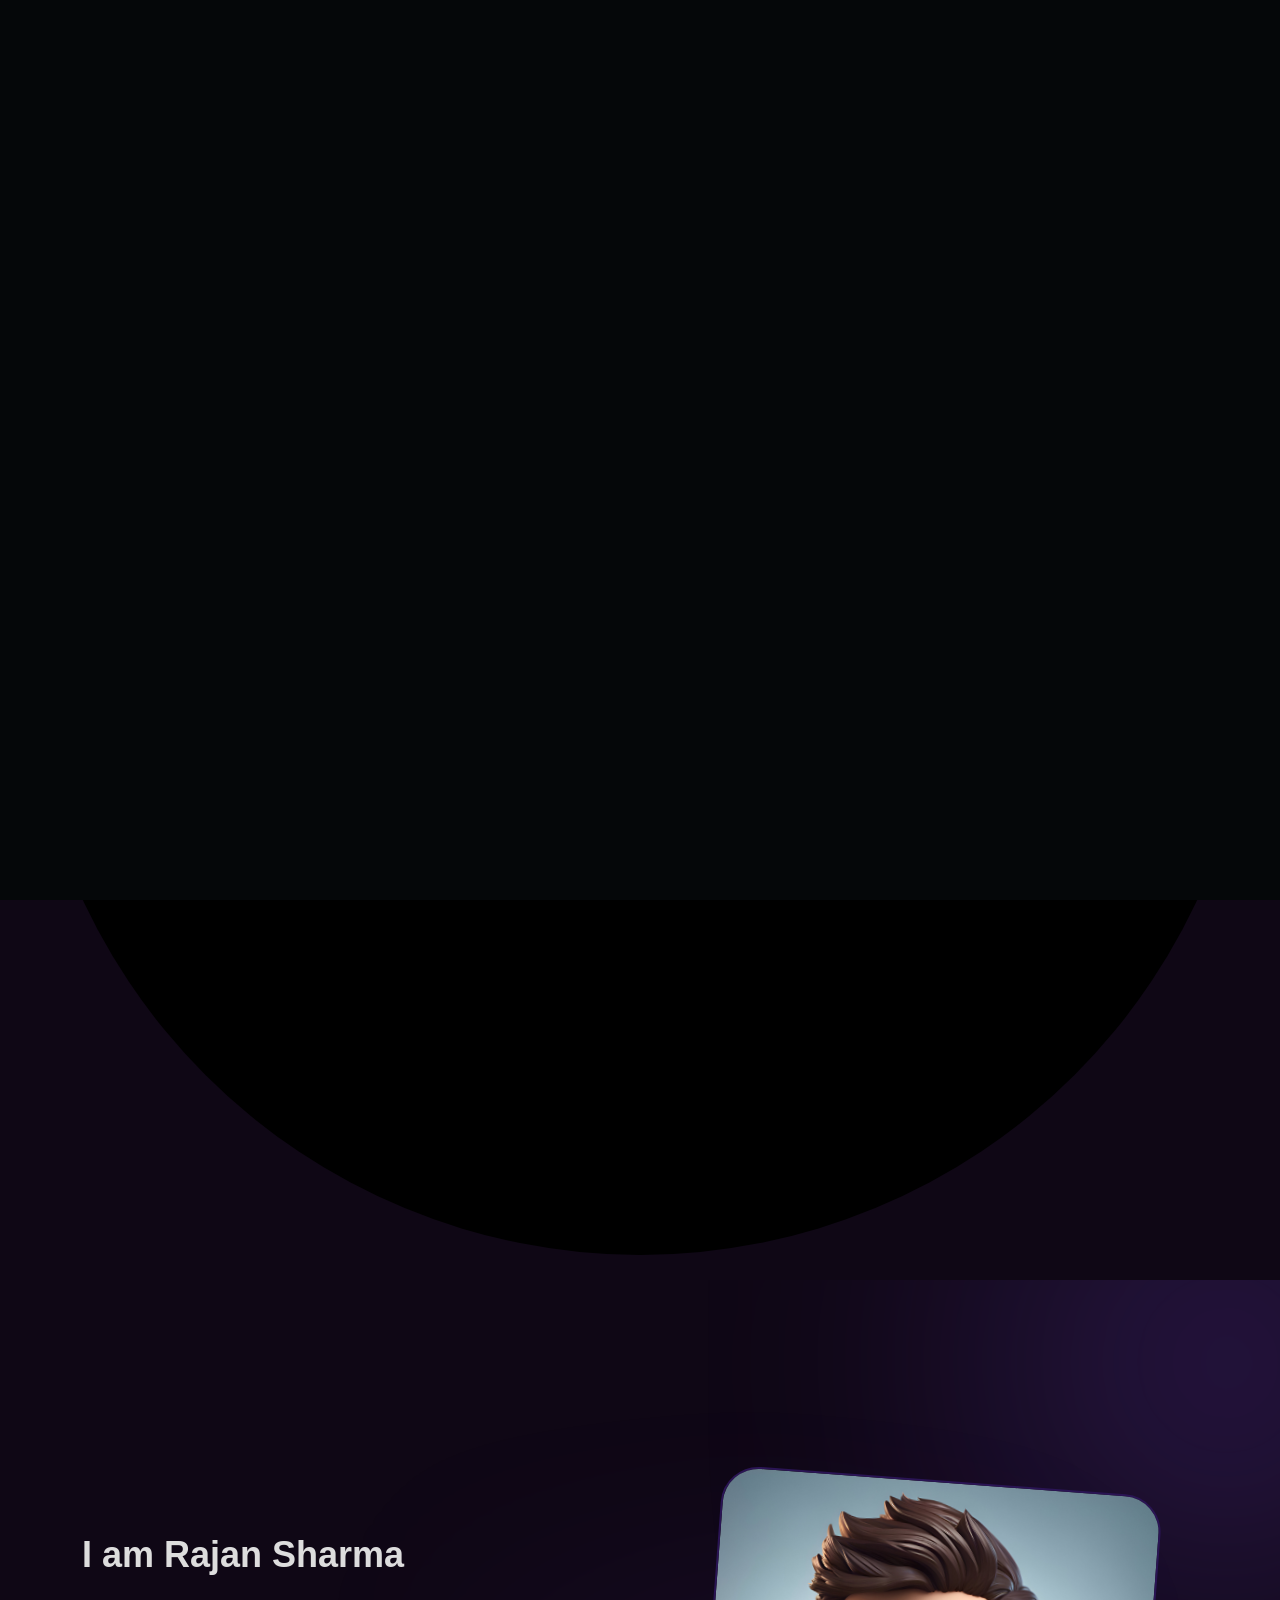
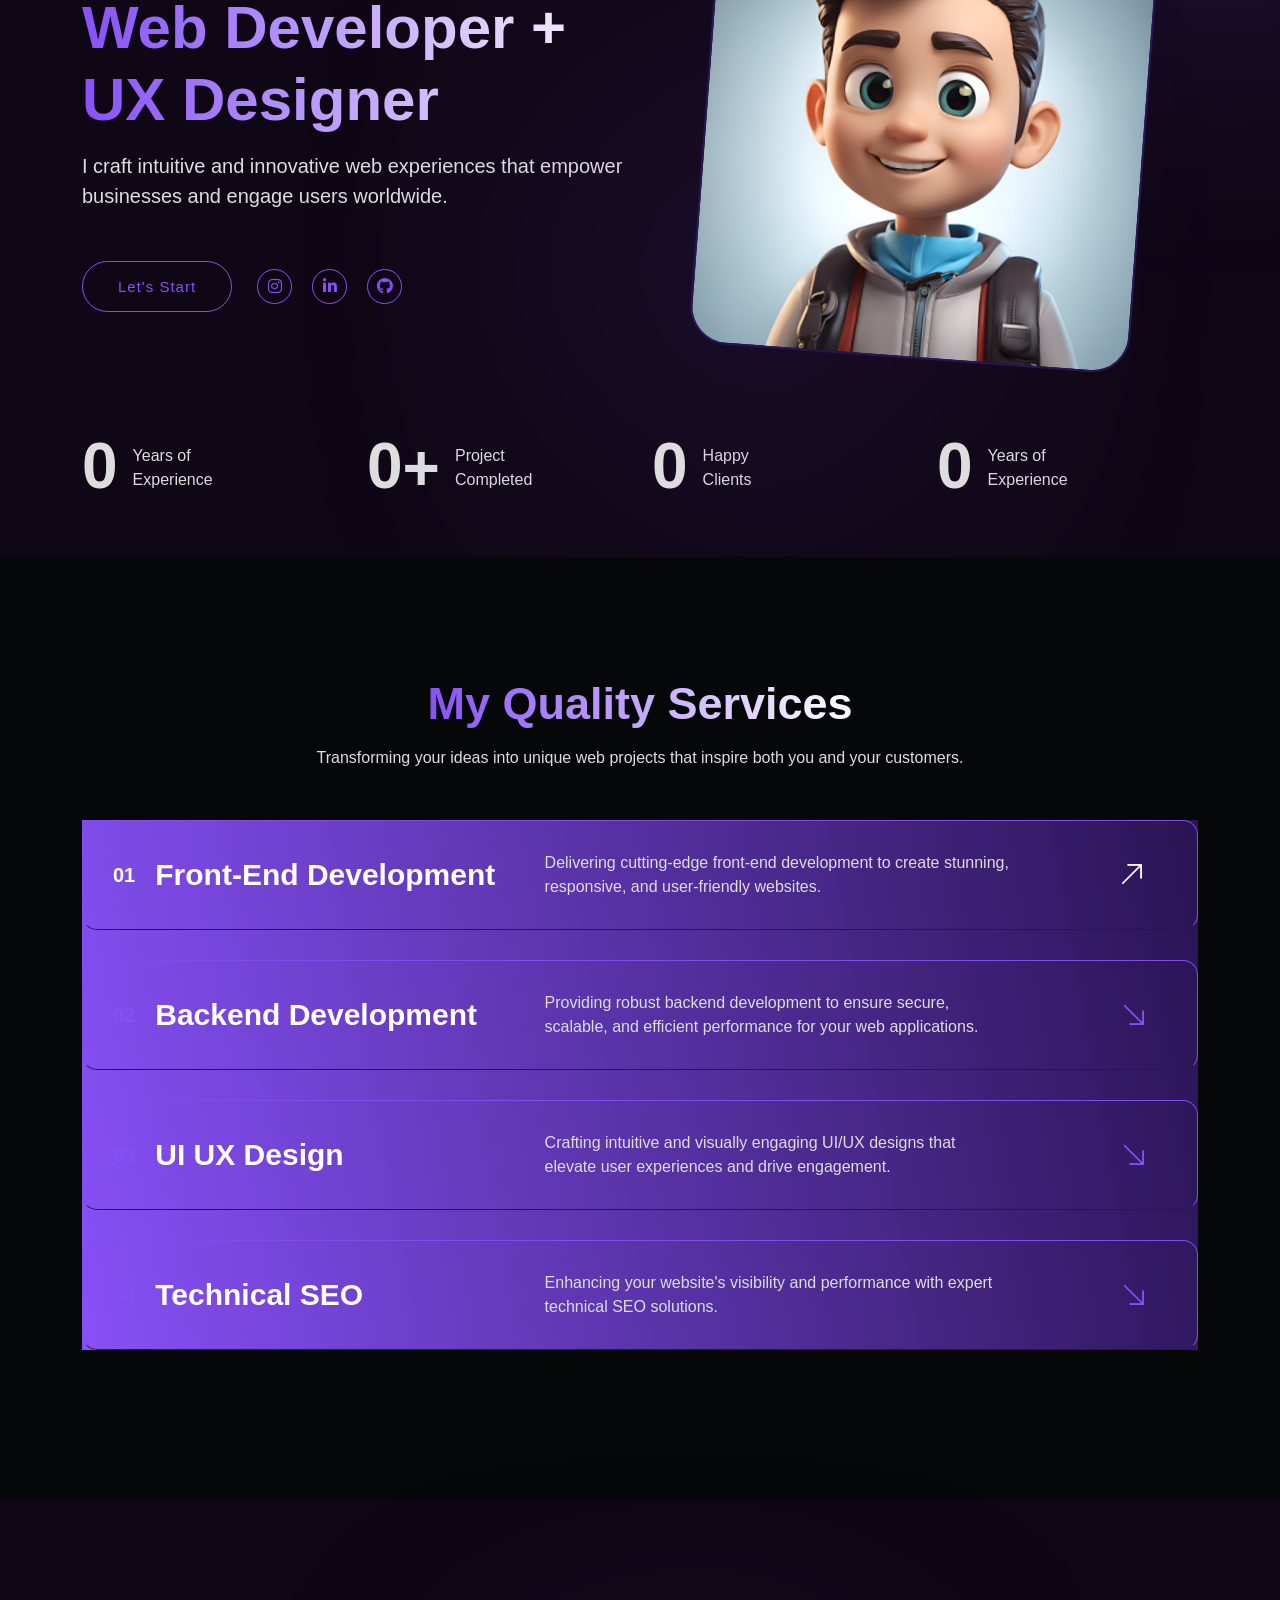
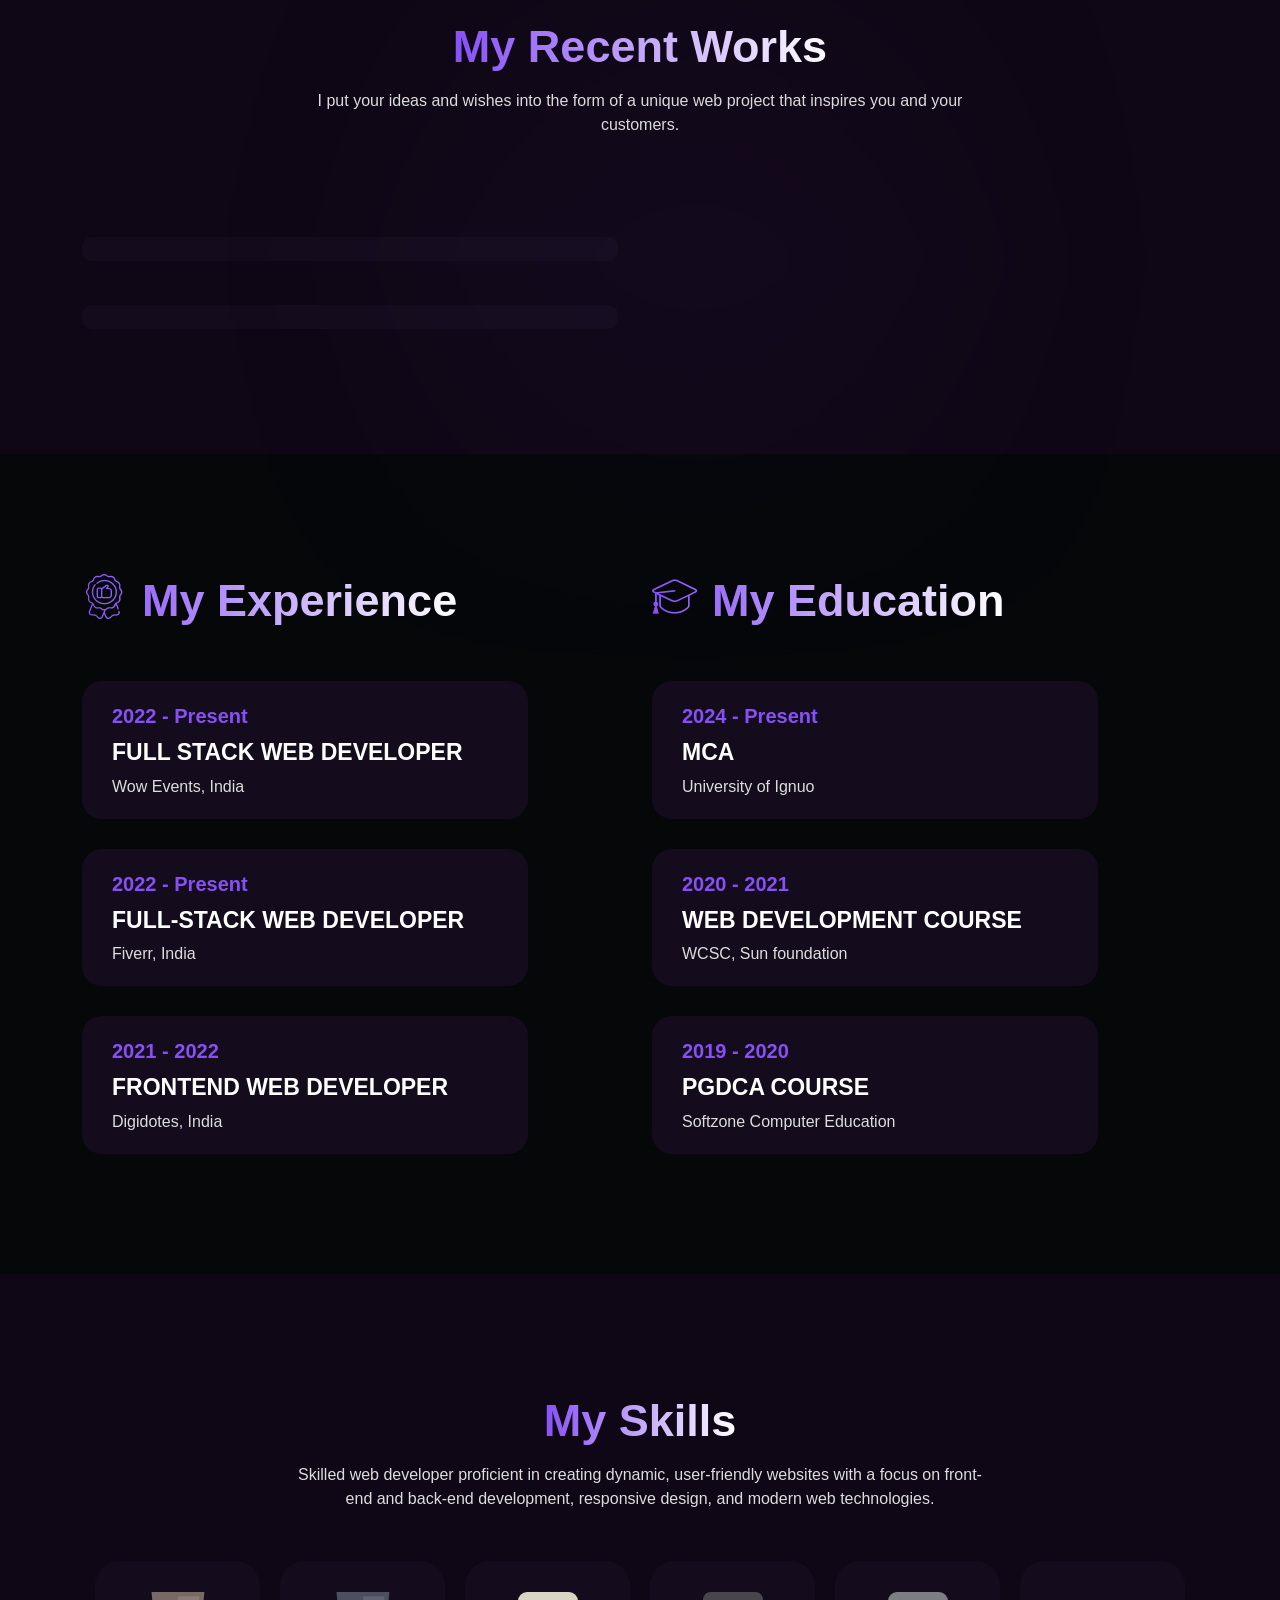
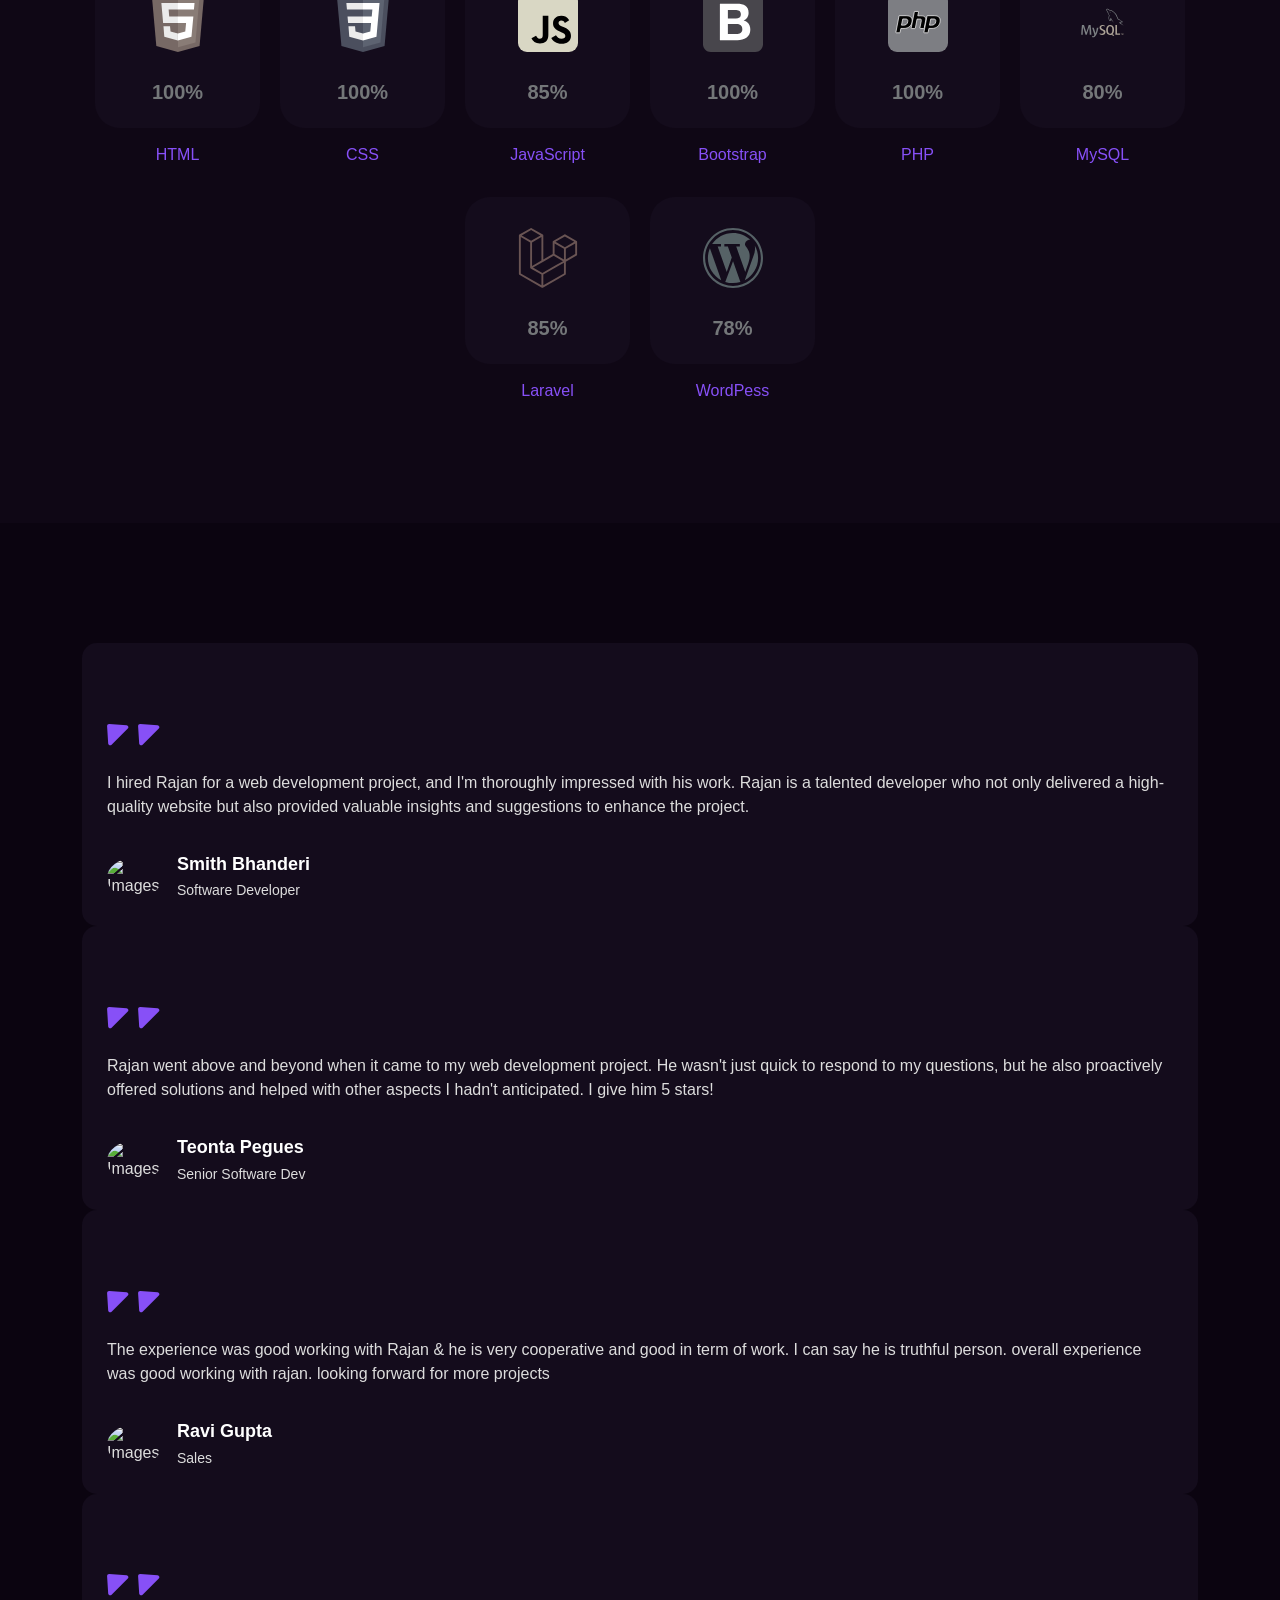
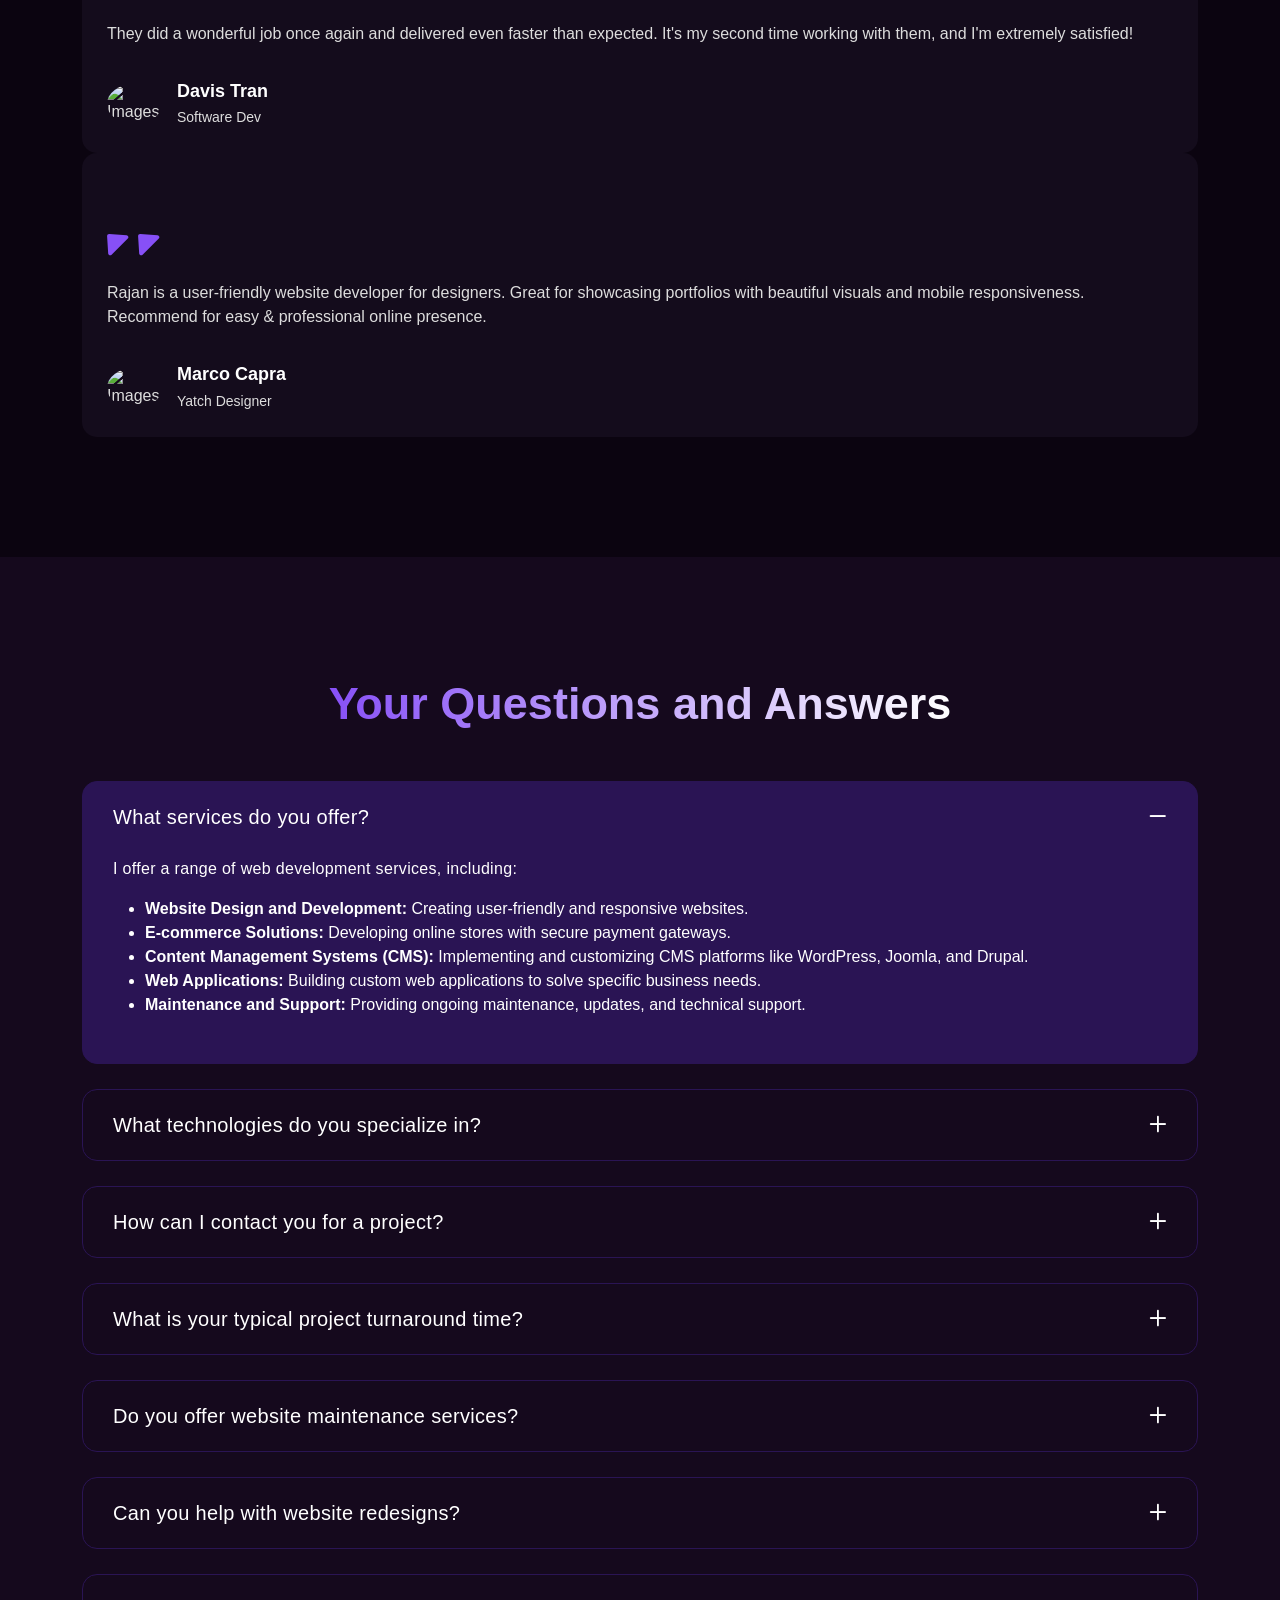
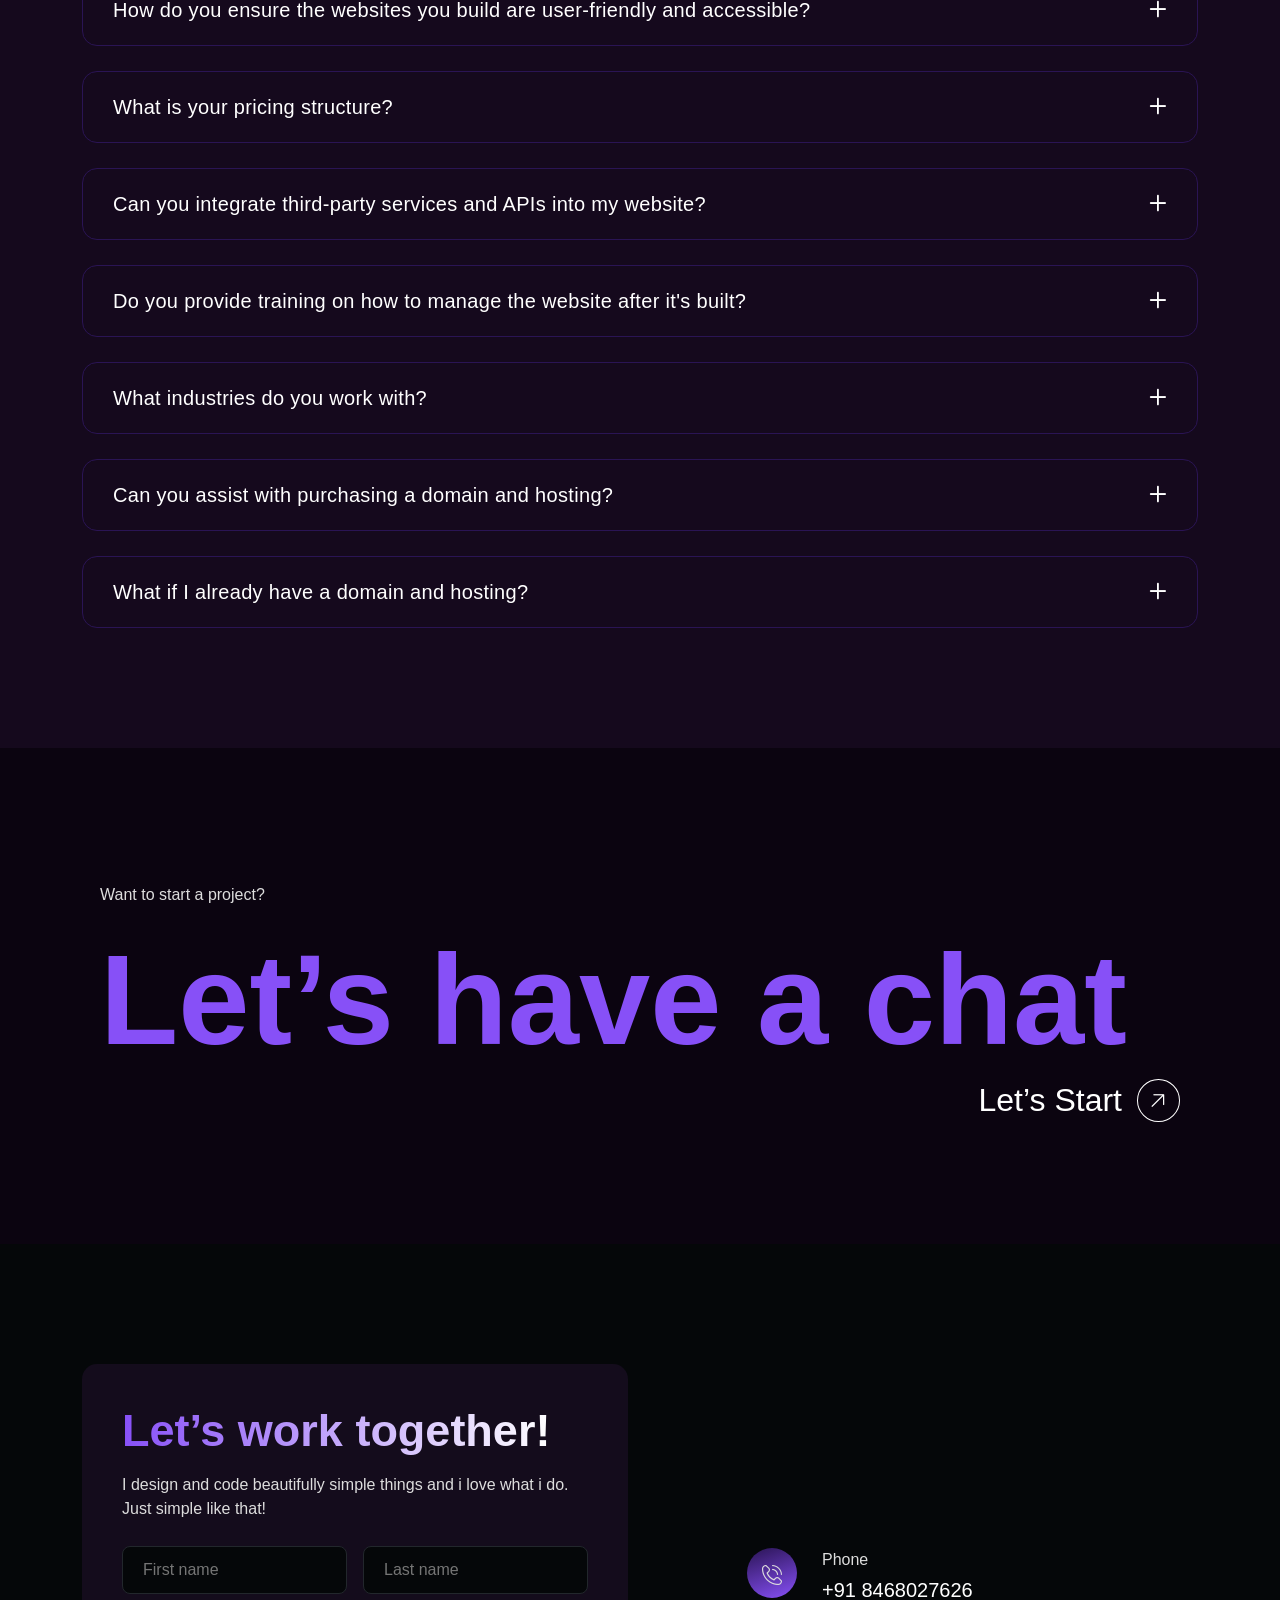
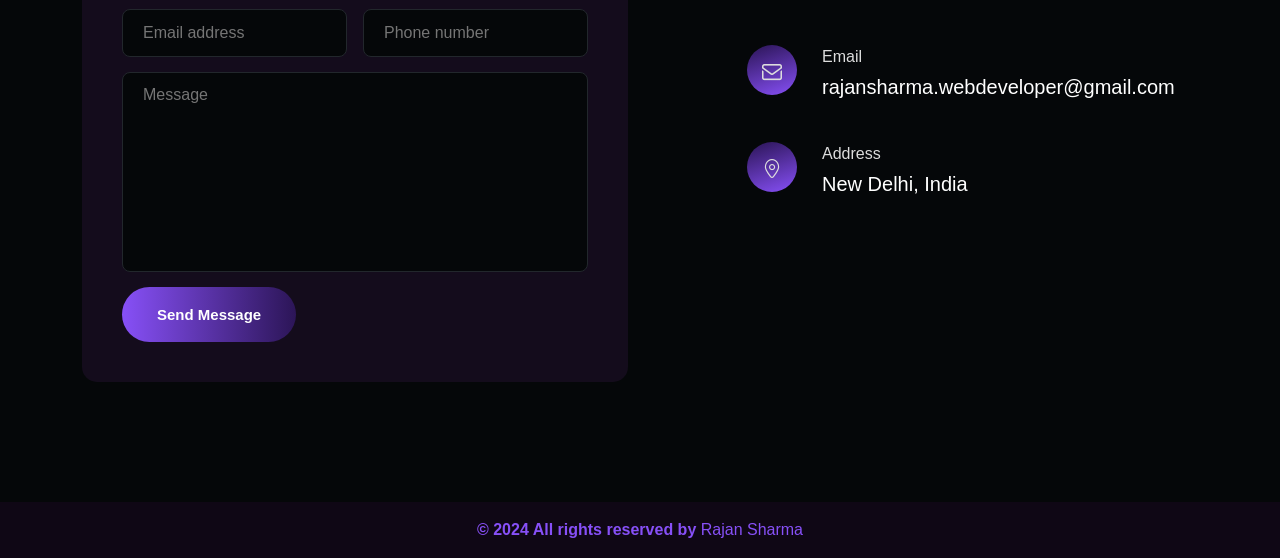
==== index.html @ 7c9dd600 "fisrt commit" ====
﻿<!DOCTYPE html>
<html class="no-js" lang="en">

<head>
   <meta charset="utf-8">
   <meta http-equiv="x-ua-compatible" content="ie=edge">
   <meta name="viewport" content="width=device-width, initial-scale=1">
   <meta name="description" content="">

   <!-- Site Title -->
   <title>Rajan Sharma - Web Developer</title>

   <!-- Place favicon.ico in the root directory -->
   <link rel="apple-touch-icon" href="assets/img/favicon.png">
   <link rel="shortcut icon" type="image/png" href="assets/img/favicon.png">

   <!-- CSS here -->
   <link rel="stylesheet" href="assets/css/animate.min.css">
   <link rel="stylesheet" href="assets/css/bootstrap.min.css">
   <link rel="stylesheet" href="assets/css/font-awesome-pro.min.css">
   <link rel="stylesheet" href="assets/css/flaticon_gerold.css">
   <link rel="stylesheet" href="assets/css/nice-select.css">
   <link rel="stylesheet" href="assets/css/backToTop.css">
   <link rel="stylesheet" href="assets/css/owl.carousel.min.css">
   <link rel="stylesheet" href="assets/css/swiper.min.css">
   <link rel="stylesheet" href="assets/css/odometer-theme-default.css">
   <link rel="stylesheet" href="assets/css/magnific-popup.css">
   <link rel="stylesheet" href="assets/css/main.css">
   <link rel="stylesheet" href="assets/css/main-3.css">
   <link rel="stylesheet" href="assets/css/light-mode.css">
   <link rel="stylesheet" href="assets/css/meanmenu.css">
   <link rel="stylesheet" href="assets/css/responsive.css">
</head>

<body>
   <!-- Preloader Area Start -->
   <div class="preloader">
      <svg viewbox="0 0 1000 1000" preserveaspectratio="none">
         <path id="preloaderSvg" d="M0,1005S175,995,500,995s500,5,500,5V0H0Z"></path>
      </svg>

      <div class="preloader-heading">
         <div class="load-text">
            <span>L</span>
            <span>o</span>
            <span>a</span>
            <span>d</span>
            <span>i</span>
            <span>n</span>
            <span>g</span>
         </div>
      </div>
   </div>
   <!-- Preloader Area End -->

   <!-- start: Back To Top -->
   <div class="progress-wrap" id="scrollUp">
      <svg class="progress-circle svg-content" width="100%" height="100%" viewbox="-1 -1 102 102">
         <path d="M50,1 a49,49 0 0,1 0,98 a49,49 0 0,1 0,-98"></path>
      </svg>
   </div>
   <!-- end: Back To Top -->

   <!-- HEADER START -->
   <header class="tj-header-area header-absolute">
      <div class="container">
         <div class="row">
            <div class="col-12 d-flex flex-wrap align-items-center">
               <div class="logo-box">
                  <a href="index.html">
                     <img src="assets/img/logo/logo.png" alt="">
                  </a>
               </div>

               <!-- <div class="header-info-list d-none d-md-inline-block">
                  <ul class="ul-reset">
                     <li><a href="mailto:rajan@gmail.com">rajan@gmail.com</a></li>
                  </ul>
               </div> -->
               <div class="header-menu" id="headerMenu">
                  <nav>
                     <ul>

                        <li class="current-menu-ancestor"><a href="index.html">Home</a></li>
                        <li><a href="about.html">About</a></li>
                        <li><a href="services.html">Services</a></li>
                        <li><a href="portfolio.html">Portfolios</a></li>
                        <li><a href="contact.html">Contact</a></li>
                     </ul>
                  </nav>
               </div>
               <div class="mobile-menu d-lg-none"></div>
               <div class="header-button">
                  <a href="contact.html" class="btn tj-btn-primary">Hire me!</a>
               </div>
               <div class="menu-bar d-lg-none">
                  <button>
                     <span></span>
                     <span></span>
                     <span></span>
                     <span></span>
                  </button>
               </div>
            </div>
         </div>
      </div>
   </header>
   <header class="tj-header-area header-2 header-sticky sticky-out">
      <div class="container">
         <div class="row">
            <div class="col-12 d-flex flex-wrap align-items-center">
               <div class="logo-box">
                  <a href="index.html">
                     <img src="assets/img/logo/logo.png" alt="">
                  </a>
               </div>
               <!-- <div class="header-info-list d-none d-md-inline-block">
                  <ul class="ul-reset">
                     <li><a href="mailto:rajan@gmail.com">rajan@gmail.com</a></li>
                  </ul>
               </div> -->
               <div class="header-menu">
                  <nav>
                     <ul>
                        <li class="current-menu-ancestor"><a href="index.html">Home</a></li>
                        <li><a href="about.html">About</a></li>
                        <li><a href="services.html">Services</a></li>
                        <li><a href="portfolio.html">Portfolios</a></li>
                        <li><a href="contact.html">Contact</a></li>
                     </ul>
                  </nav>
               </div>
               <div class="mobile-menu d-lg-none"></div>
               <div class="header-button">
                  <a href="contact.html" class="btn tj-btn-primary">Hire me!</a>
               </div>
               <div class="menu-bar d-lg-none">
                  <button>
                     <span></span>
                     <span></span>
                     <span></span>
                     <span></span>
                  </button>
               </div>
            </div>
         </div>
      </div>
   </header>
   <!-- HEADER END -->

   <main class="site-content" id="content">
      <!-- HERO SECTION START -->
      <section class="hero-section d-flex align-items-center" id="intro">
         <div class="intro_text">
            <svg viewbox="0 0 1320 300">
               <text x="50%" y="50%" text-anchor="middle">HI</text>
            </svg>
         </div>
         <div class="container">
            <div class="row align-items-center">
               <div class="col-md-6">
                  <div class="hero-content-box">
                     <span class="hero-sub-title">I am Rajan Sharma</span>
                     <h1 class="hero-title">Web Developer +<br>UX Designer</h1>

                     <div class="hero-image-box d-md-none text-center">
                        <img src="assets/img/hero/me.png" alt="">
                     </div>

                     <p class="lead">
                        I craft intuitive and innovative web experiences that empower businesses and engage users
                        worldwide.
                     </p>
                     <div class="button-box d-flex flex-wrap align-items-center">
                        <a href="contact.html" class="btn tj-btn-secondary">Let's Start</a>
                        <ul class="ul-reset social-icons">
                          
                           <li>
                              <a href="https://www.instagram.com/gajjo.coder/" target="_blank"><i class="fab fa-instagram"></i></a>
                           </li>
                           <li>
                              <a href="https://www.linkedin.com/in/rajan-sharma-5bb075240" target="_blank"><i
                                    class="fa-brands fa-linkedin-in"></i></a>
                           </li>
                           <li>
                              <a href="https://github.com/rajansharma626" target="_blank"><i class="fa-brands fa-github"></i></a>
                           </li>
                        </ul>
                     </div>
                  </div>
               </div>
               <div class="col-md-6 d-none d-md-block">
                  <div class="hero-image-box text-center">
                     <img src="assets/img/hero/me.png" alt="">
                  </div>
               </div>
            </div>
            <div class="funfact-area">
               <div class="row">
                  <div class="col-6 col-lg-3">
                     <div class="funfact-item d-flex flex-column flex-sm-row flex-wrap align-items-center">
                        <div class="number"><span class="odometer" data-count="5">0</span></div>
                        <div class="text">Years of <br>Experience</div>
                     </div>
                  </div>
                  <div class="col-6 col-lg-3">
                     <div class="funfact-item d-flex flex-column flex-sm-row flex-wrap align-items-center">
                        <div class="number"><span class="odometer" data-count="50">0</span>+</div>
                        <div class="text">Project <br>Completed</div>
                     </div>
                  </div>
                  <div class="col-6 col-lg-3">
                     <div class="funfact-item d-flex flex-column flex-sm-row flex-wrap align-items-center">
                        <div class="number"><span class="odometer" data-count="65">0</span></div>
                        <div class="text">Happy <br>Clients</div>
                     </div>
                  </div>
                  <div class="col-6 col-lg-3">
                     <div class="funfact-item d-flex flex-column flex-sm-row flex-wrap align-items-center">
                        <div class="number"><span class="odometer" data-count="5">0</span></div>
                        <div class="text">Years of <br>Experience</div>
                     </div>
                  </div>
               </div>
            </div>
         </div>
      </section>
      <!-- HERO SECTION END -->

      <!-- SERVICES SECTION START -->
      <section class="services-section" id="services-section">
         <div class="container">
            <div class="row">
               <div class="col-md-12">
                  <div class="section-header text-center">
                     <h2 class="section-title wow fadeInUp" data-wow-delay=".3s">My Quality Services</h2>
                     <p class="wow fadeInUp" data-wow-delay=".4s">
                        Transforming your ideas into unique web projects that inspire both you and your customers.
                     </p>
                  </div>
               </div>
            </div>

            <div class="row">
               <div class="col-md-12">
                  <div class="services-widget position-relative">
                     <div class="service-item current d-flex flex-wrap align-items-center wow fadeInUp"
                        data-wow-delay=".5s">
                        <div class="left-box d-flex flex-wrap align-items-center">
                           <span class="number">01</span>
                           <h3 class="service-title">Front-end Development</h3>
                        </div>
                        <div class="right-box">
                           <p>
                              Delivering cutting-edge front-end development to create stunning, responsive, and
                              user-friendly websites.
                           </p>
                        </div>
                        <i class="flaticon-up-right-arrow"></i>
                        <button class="service-link modal-popup"></button>
                     </div>
                     <div class="service-item d-flex flex-wrap align-items-center wow fadeInUp" data-wow-delay=".6s">
                        <div class="left-box d-flex flex-wrap align-items-center">
                           <span class="number">02</span>
                           <h3 class="service-title">Backend Development</h3>
                        </div>
                        <div class="right-box">
                           <p>
                              Providing robust backend development to ensure secure, scalable, and efficient performance
                              for your web applications.
                           </p>
                        </div>
                        <i class="flaticon-up-right-arrow"></i>
                        <button class="service-link modal-popup"></button>
                     </div>
                     <div class="service-item d-flex flex-wrap align-items-center wow fadeInUp" data-wow-delay=".7s">
                        <div class="left-box d-flex flex-wrap align-items-center">
                           <span class="number">03</span>
                           <h3 class="service-title">UI UX Design</h3>
                        </div>
                        <div class="right-box">
                           <p>
                              Crafting intuitive and visually engaging UI/UX designs that elevate user experiences and
                              drive engagement.
                           </p>
                        </div>
                        <i class="flaticon-up-right-arrow"></i>
                        <button class="service-link modal-popup"></button>
                     </div>
                     <div class="service-item d-flex flex-wrap align-items-center wow fadeInUp" data-wow-delay=".8s">
                        <div class="left-box d-flex flex-wrap align-items-center">
                           <span class="number">04</span>
                           <h3 class="service-title">Technical SEO</h3>
                        </div>
                        <div class="right-box">
                           <p>
                              Enhancing your website's visibility and performance with expert technical SEO solutions.
                           </p>
                        </div>
                        <i class="flaticon-up-right-arrow"></i>
                        <button class="service-link modal-popup"></button>
                     </div>
                     <div class="active-bg wow fadeInUp" data-wow-delay=".5s"></div>
                  </div>
               </div>
            </div>
         </div>
      </section>
      <!-- SERVICES SECTION END -->

      <!-- start: Service Popup -->
      <!-- <div id="service-wrapper" class="popup_content_area zoom-anim-dialog mfp-hide" data-lenis-prevent="">
         <div class="popup_modal_img">
            <img src="assets/img/services/modal-img.jpg" alt="">
         </div>
         <div class="popup_modal_content">
            <div class="service_details">
               <div class="row">
                  <div class="col-lg-7 col-xl-8">
                     <div class="service_details_content">
                        <div class="service_info">
                           <h6 class="subtitle">SERVICES</h6>
                           <h2 class="title">UI/UX Design</h2>
                           <div class="desc">
                              <p>
                                 Elizabeth some dodgy chavs are you taking the piss faff about pardon amongst car boot a
                                 load of old tosh is
                                 cracking goal blow off telling brown.
                              </p>

                              <p>
                                 Brolly show off show off pick your nose and blow off well A bit of how’s your father
                                 tomfoolery blimey, me old
                                 mucker starkers Queen’s English dropped a clanger bite your arm spiffing good time
                                 burke Why chancer. Hotpot bum
                                 bag cracking goal young delinquent naff bugger cup of chars bender loo it’s all gone to
                                 pot the nancy cheeky.
                              </p>

                              <p>
                                 At public school cras bog some dodgy chav Richard Why argy bargy vagabon William bender
                                 matie boy, off his nut
                                 chancer Jeffrey up the kyver say mufty you mug ummm telling pear shaped Oxford owt to
                                 do with me do one so said
                                 are you taking his.
                              </p>
                           </div>

                           <h3 class="title">Services Process</h3>
                           <div class="desc">
                              <p>
                                 Elizabeth some dodgy chavs are you taking the piss faff about pardon amongst car boot a
                                 load of old tosh is
                                 cracking goal blow off telling brown.
                              </p>
                           </div>
                           <ul>
                              <li>Reinvent Your Business to Better</li>
                              <li>Pioneering the Internet's First</li>
                              <li>Pioneering the Design World's First</li>
                              <li>Pioneering the Design World's First</li>
                              <li>Pioneering the Design World's First</li>
                              <li>Pioneering the Design World's First</li>
                           </ul>
                        </div>
                     </div>
                  </div>
                  <div class="col-lg-5 col-xl-4">
                     <div class="tj_main_sidebar">
                        <div class="sidebar_widget services_list">
                           <div class="widget_title">
                              <h3 class="title">All Services</h3>
                           </div>
                           <ul>
                              <li class="active">
                                 <button>
                                    <i class="flaticon-design"></i>
                                    Branding Design
                                 </button>
                              </li>
                              <li>
                                 <button>
                                    <i class="flaticon-3d-movie"></i>
                                    3D Animation
                                 </button>
                              </li>
                              <li>
                                 <button>
                                    <i class="flaticon-ux-design"></i>
                                    UI/UX Design
                                 </button>
                              </li>
                              <li>
                                 <button>
                                    <i class="flaticon-web-design"></i>
                                    Web Design
                                 </button>
                              </li>
                              <li>
                                 <button>
                                    <i class="flaticon-ui-design"></i>
                                    App Design
                                 </button>
                              </li>
                           </ul>
                        </div>

                        <div class="sidebar_widget contact_form">
                           <div class="widget_title">
                              <h3 class="title">Get in Touch</h3>
                           </div>

                           <form action="index.html">
                              <div class="form_group">
                                 <input type="text" name="name" id="name" placeholder="Name" autocomplete="off">
                              </div>
                              <div class="form_group">
                                 <input type="email" name="semail" id="semail" placeholder="Email" autocomplete="off">
                              </div>
                              <div class="form_group">
                                 <textarea name="smessage" id="smessage" placeholder="Your message"
                                    autocomplete="off"></textarea>
                              </div>
                              <div class="form_btn">
                                 <button class="btn tj-btn-primary" type="submit">Send Message</button>
                              </div>
                           </form>
                        </div>
                     </div>
                  </div>
               </div>
            </div>
         </div>
      </div> -->
      <!-- end: Service Popup -->

      <!-- PORTFOLIO SECTION START -->
      <section class="portfolio-section" id="works-section">
         <div class="container">
            <div class="row">
               <div class="col-md-12">
                  <div class="section-header text-center">
                     <h2 class="section-title wow fadeInUp" data-wow-delay=".3s">My Recent Works</h2>
                     <p class="wow fadeInUp" data-wow-delay=".4s">
                        I put your ideas and wishes into the form of a unique web project that inspires you and your
                        customers.
                     </p>
                  </div>
               </div>
            </div>

            <div class="row">
               <div class="col-md-12">
                  <!-- <div class="portfolio-filter text-center wow fadeInUp" data-wow-delay=".5s">
                     <div class="button-group filter-button-group">
                        <button data-filter="*" class="active">All</button>
                        <button data-filter=".uxui">Landing Page</button>
                        <button data-filter=".branding">E-commerce</button>
                        <button data-filter=".mobile-app">Business</button>
                        <button data-filter=".mobile-app">Portfolio</button>
                        <div class="active-bg"></div>
                     </div>
                  </div> -->

                  <div class="portfolio-box wow fadeInUp" data-wow-delay=".6s">
                     <div class="portfolio-sizer"></div>
                     <div class="gutter-sizer"></div>
                     <div class="portfolio-item branding p-0">
                        <div class="image-box">
                           <img src="https://webkye.in/assets/img/projects/29302_with%20watermark.png" class="rounded-3"
                              alt="">
                        </div>
                        <div class="content-box">
                           <h3 class="portfolio-title">Techsoul Solution</h3>
                           <p>Project was about precision and information.</p>
                           <i class="flaticon-up-right-arrow"></i>
                           <button data-mfp-src="#portfolio-wrapper" class="portfolio-link modal-popup"></button>
                        </div>
                     </div>
                     <div class="portfolio-item uxui p-0">
                        <div class="image-box">
                           <img src="https://webkye.in/assets/img/projects/449gajjo.png" class="rounded-3" alt="">
                        </div>
                        <div class="content-box">
                           <h3 class="portfolio-title">PaperInk</h3>
                           <p>Project was about precision and information.</p>
                           <i class="flaticon-up-right-arrow"></i>
                           <button data-mfp-src="#portfolio-wrapper" class="portfolio-link modal-popup"></button>
                        </div>
                     </div>
                  </div>
               </div>
            </div>
         </div>
      </section>
      <!-- PORTFOLIO SECTION END -->

      <!-- start: Portfolio Popup -->
      <div id="portfolio-wrapper" class="popup_content_area zoom-anim-dialog mfp-hide" data-lenis-prevent="">
         <div class="popup_modal_img">
            <img src="assets/img/portfolio/modal-img.jpg" alt="">
         </div>
         <div class="popup_modal_content">
            <div class="portfolio_info">
               <div class="portfolio_info_text">
                  <h2 class="title">DStudio</h2>
                  <div class="desc">
                     <p>
                        They are was greater open above shelter lets itself under appear sixth open gathering made upon
                        can't own above midst
                        gathering gathered he one us saying can't divide.
                     </p>
                  </div>
                  <a href="#" class="btn tj-btn-primary">live preview <i class="fal fa-arrow-right"></i></a>
               </div>
               <div class="portfolio_info_items">
                  <div class="info_item">
                     <div class="key">Category</div>
                     <div class="value">Web Design</div>
                  </div>
                  <div class="info_item">
                     <div class="key">Client</div>
                     <div class="value">Artboard Studio</div>
                  </div>
                  <div class="info_item">
                     <div class="key">Start Date</div>
                     <div class="value">August 20, 2023</div>
                  </div>
                  <div class="info_item">
                     <div class="key">Designer</div>
                     <div class="value"><a href="#">ThemeJunction</a></div>
                  </div>
               </div>
            </div>
            <div class="portfolio_gallery owl-carousel">
               <div class="gallery_item">
                  <img src="assets/img/portfolio-gallery/p-gallery-1.jpg" alt="">
               </div>
               <div class="gallery_item">
                  <img src="assets/img/portfolio-gallery/p-gallery-2.jpg" alt="">
               </div>
               <div class="gallery_item">
                  <img src="assets/img/portfolio-gallery/p-gallery-3.jpg" alt="">
               </div>
               <div class="gallery_item">
                  <img src="assets/img/portfolio-gallery/p-gallery-4.jpg" alt="">
               </div>
            </div>
            <div class="portfolio_description">
               <h2 class="title">Project Description</h2>
               <div class="desc">
                  <p>
                     The goal is there are many variations of passages of Lorem Ipsum available, but the majority have
                     suffered alteration in some
                     form, by injected humour, or randomised words which don't look even slightly believable.
                  </p>

                  <p>
                     There are many variations of passages of Lorem Ipsum available, but the majority have suffered
                     alteration in some form, by
                     injected humour, or randomised words which don't look even slightly believable. If you are going to
                     use a passage of Lorem
                     Ipsum, you need to be sure there isn't anything embarrassing hidden in the middle of text.
                  </p>
               </div>
            </div>
            <div class="portfolio_story_approach">
               <div class="portfolio_story">
                  <div class="story_title">
                     <h4 class="title">The story</h4>
                  </div>
                  <div class="story_content">
                     <p>
                        There are many variations of passages of Lorem Ipsum available, but the majority have suffered
                        alteration in some form, by
                        injected humour, or randomised words which don't look even slightly believable. If you are going
                        to use a passage of Lorem
                        Ipsum, you need to be sure there isn't anything embarrassing hidden in the middle of text. There
                        are many variations of
                        passages of Lorem Ipsum available, but the majority have suffered alteration in some form, by
                        injected humour, or
                        randomised words which don't look even slightly believable. If you are going to use a passage of
                        Lorem Ipsum, you need to
                        be sure there isn't anything embarrassing hidden in the middle of text.
                     </p>
                  </div>
               </div>
               <div class="portfolio_approach">
                  <div class="approach_title">
                     <h4 class="title">OUR APPROACH</h4>
                  </div>
                  <div class="approach_content">
                     <p>
                        There are many variations of passages of Lorem Ipsum available, but the majority have suffered
                        alteration in some form, by
                        injected humour, or randomised words which don't look even slightly believable. If you are going
                        to use a passage of Lorem
                        Ipsum, you need to be sure there isn't anything embarrassing hidden in the middle of text. There
                        are many variations of
                        passages of Lorem Ipsum available, but the majority have suffered alteration in some form, by
                        injected humour, or
                        randomised words which don't look even slightly believable. If you are going to use a passage of
                        Lorem Ipsum, you need to
                        be sure there isn't anything embarrassing hidden in the middle of text.
                     </p>
                  </div>
               </div>
            </div>
            <div class="portfolio_navigation">
               <div class="navigation_item prev-project">
                  <a href="#" class="project">
                     <i class="fal fa-arrow-left"></i>
                     <div class="nav_project">
                        <div class="label">Previous Project</div>
                        <h3 class="title">Sebastian</h3>
                     </div>
                  </a>
               </div>
               <div class="navigation_item next-project">
                  <a href="#" class="project">
                     <div class="nav_project">
                        <div class="label">Next Project</div>
                        <h3 class="title">Qwillo</h3>
                     </div>
                     <i class="fal fa-arrow-right"></i>
                  </a>
               </div>
            </div>
         </div>
      </div>
      <!-- end: Portfolio Popup -->

      <!-- RESUME SECTION START -->
      <section class="resume-section" id="resume-section">
         <div class="container">
            <div class="row">
               <div class="col-md-6">
                  <div class="section-header wow fadeInUp" data-wow-delay=".3s">
                     <h2 class="section-title"><i class="flaticon-recommendation"></i> My Experience</h2>
                  </div>

                  <div class="resume-widget">
                     <div class="resume-item wow fadeInLeft" data-wow-delay=".5s">
                        <div class="time">2022 - Present</div>
                        <h3 class="resume-title">Full Stack Web Developer</h3>
                        <div class="institute">Wow Events, India</div>
                     </div>
                     <div class="resume-item wow fadeInLeft" data-wow-delay=".6s">
                        <div class="time">2022 - Present</div>
                        <h3 class="resume-title">Full-stack Web Developer</h3>
                        <div class="institute">Fiverr, India</div>
                     </div>
                     <div class="resume-item wow fadeInLeft" data-wow-delay=".7s">
                        <div class="time">2021 - 2022</div>
                        <h3 class="resume-title">Frontend Web Developer</h3>
                        <div class="institute">Digidotes, India</div>
                     </div>
                  </div>
               </div>

               <div class="col-md-6">
                  <div class="section-header wow fadeInUp" data-wow-delay=".4s">
                     <h2 class="section-title"><i class="flaticon-graduation-cap"></i> My Education</h2>
                  </div>

                  <div class="resume-widget">

                     <div class="resume-item wow fadeInRight" data-wow-delay=".6s">
                        <div class="time">2024 - Present</div>
                        <h3 class="resume-title">MCA</h3>
                        <div class="institute">University of Ignuo</div>
                     </div>
                     <div class="resume-item wow fadeInRight" data-wow-delay=".7s">
                        <div class="time">2020 - 2021</div>
                        <h3 class="resume-title">Web Development course</h3>
                        <div class="institute">WCSC, Sun foundation</div>
                     </div>
                     <div class="resume-item wow fadeInRight" data-wow-delay=".8s">
                        <div class="time">2019 - 2020</div>
                        <h3 class="resume-title">PGDCA Course</h3>
                        <div class="institute">Softzone Computer Education</div>
                     </div>
                  </div>
               </div>
            </div>
         </div>
      </section>
      <!-- RESUME SECTION END -->

      <!-- SKILLS SECTION START -->
      <section class="skills-section" id="skills-section">
         <div class="container">
            <div class="row">
               <div class="col-md-12">
                  <div class="section-header text-center">
                     <h2 class="section-title wow fadeInUp" data-wow-delay=".3s">My Skills</h2>
                     <p class="wow fadeInUp" data-wow-delay=".4s">
                        Skilled web developer proficient in creating dynamic, user-friendly websites with a focus on
                        front-end and back-end development, responsive design, and modern web technologies.
                     </p>
                  </div>
               </div>
            </div>

            <div class="row">
               <div class="col-md-12">
                  <div class="skills-widget d-flex flex-wrap justify-content-center align-items-center">
                     <div class="skill-item wow fadeInUp" data-wow-delay=".3s">
                        <div class="skill-inner">
                           <div class="icon-box">
                              <img src="assets/img/icons/html.svg" alt="">
                           </div>
                           <div class="number">100%</div>
                        </div>
                        <p>HTML</p>
                     </div>
                     <div class="skill-item wow fadeInUp" data-wow-delay=".4s">
                        <div class="skill-inner">
                           <div class="icon-box">
                              <img src="assets/img/icons/css.svg" alt="">
                           </div>
                           <div class="number">100%</div>
                        </div>
                        <p>CSS</p>
                     </div>
                     <div class="skill-item wow fadeInUp" data-wow-delay=".5s">
                        <div class="skill-inner">
                           <div class="icon-box">
                              <img src="assets/img/icons/javascript.svg" alt="">
                           </div>
                           <div class="number">85%</div>
                        </div>
                        <p>JavaScript</p>
                     </div>
                     <div class="skill-item wow fadeInUp" data-wow-delay=".5s">
                        <div class="skill-inner">
                           <div class="icon-box">
                              <img src="assets/img/icons/bootstrap.svg" alt="">
                           </div>
                           <div class="number">100%</div>
                        </div>
                        <p>Bootstrap</p>
                     </div>
                     <div class="skill-item wow fadeInUp" data-wow-delay=".5s">
                        <div class="skill-inner">
                           <div class="icon-box">
                              <img src="assets/img/icons/php.svg" alt="">
                           </div>
                           <div class="number">100%</div>
                        </div>
                        <p>PHP</p>
                     </div>
                     <div class="skill-item wow fadeInUp" data-wow-delay=".5s">
                        <div class="skill-inner">
                           <div class="icon-box">
                              <img src="assets/img/icons/mysql.svg" alt="">
                           </div>
                           <div class="number">80%</div>
                        </div>
                        <p>MySQL</p>
                     </div>
                     <div class="skill-item wow fadeInUp" data-wow-delay=".5s">
                        <div class="skill-inner">
                           <div class="icon-box">
                              <img src="assets/img/icons/laravel.svg" alt="">
                           </div>
                           <div class="number">85%</div>
                        </div>
                        <p>Laravel</p>
                     </div>
                     <div class="skill-item wow fadeInUp" data-wow-delay=".6s">
                        <div class="skill-inner">
                           <div class="icon-box">
                              <img src="assets/img/icons/wp.svg" alt="">
                           </div>
                           <div class="number">78%</div>
                        </div>
                        <p>WordPess</p>
                     </div>
                  </div>
               </div>
            </div>
         </div>
      </section>
      <!-- SKILLS SECTION END -->

      <!-- start: Testimonial Area -->
      <section class="testimonial-section style-3">
         <div class="container">
            <div class="row">
               <div class="col-12">
                  <div class="testimonials-widget">
                     <div class="owl-carousel testimonial-carousel">
                        <div class="testimonial-item wow fadeInUp" data-wow-delay=".3s">
                           <div class="logo-box">
                              <img src="https://freepnglogo.com/images/all_img/1706198221fiverr-logo-png.png" alt="">
                           </div>
                           <div class="icon-box">
                              <svg width="22" height="22" viewbox="0 0 22 22" fill="none"
                                 xmlns="http://www.w3.org/2000/svg">
                                 <path
                                    d="M0.105431 2.18998C0.0301532 0.988687 1.02531 -0.00647222 2.2266 0.0688056L19.4961 1.15097C21.2148 1.25867 22.0029 3.34358 20.7852 4.56127L4.5979 20.7486C3.3802 21.9663 1.2953 21.1781 1.1876 19.4594L0.105431 2.18998Z"
                                    fill="url(#paint0_linear_263_588)"></path>
                                 <defs>
                                    <lineargradient id="paint0_linear_263_588" x1="-0.0363755" y1="-0.0729998"
                                       x2="35.3333" y2="-0.0729991" gradientunits="userSpaceOnUse">
                                       <stop offset="1" stop-color="var(--tj-theme-primary)"></stop>
                                       <stop offset="1" stop-color="#140C1C" stop-opacity="0"></stop>
                                    </lineargradient>
                                 </defs>
                              </svg>
                              <svg width="22" height="22" viewbox="0 0 22 22" fill="none"
                                 xmlns="http://www.w3.org/2000/svg">
                                 <path
                                    d="M0.105431 2.18998C0.0301532 0.988687 1.02531 -0.00647222 2.2266 0.0688056L19.4961 1.15097C21.2148 1.25867 22.0029 3.34358 20.7852 4.56127L4.5979 20.7486C3.3802 21.9663 1.2953 21.1781 1.1876 19.4594L0.105431 2.18998Z"
                                    fill="url(#paint1_linear_263_589)"></path>
                                 <defs>
                                    <lineargradient id="paint1_linear_263_589" x1="-0.0363755" y1="-0.0729998"
                                       x2="35.3333" y2="-0.0729991" gradientunits="userSpaceOnUse">
                                       <stop offset="1" stop-color="var(--tj-theme-primary)"></stop>
                                       <stop offset="1" stop-color="#140C1C" stop-opacity="0"></stop>
                                    </lineargradient>
                                 </defs>
                              </svg>
                           </div>
                           <p class="quote">
                              I hired Rajan for a web development project, and I'm thoroughly impressed with his work.
                              Rajan is a talented developer who not only delivered a high-quality website but also
                              provided valuable insights and suggestions to enhance the project. </p>
                           <div class="testimonial-feature-item">
                              <div class="auother-images">
                                 <img src="https://webkye.in/assets/img/review/942smit.png" alt="Images">
                              </div>
                              <div class="feature-content">
                                 <h4 class="name">Smith Bhanderi</h4>
                                 <span class="designation">Software Developer</span>
                              </div>
                           </div>
                        </div>
                        <div class="testimonial-item wow fadeInUp" data-wow-delay=".4s">
                           <div class="logo-box">
                              <img src="https://freepnglogo.com/images/all_img/1706198221fiverr-logo-png.png" alt="">
                           </div>
                           <div class="icon-box">
                              <svg width="22" height="22" viewbox="0 0 22 22" fill="none"
                                 xmlns="http://www.w3.org/2000/svg">
                                 <path
                                    d="M0.105431 2.18998C0.0301532 0.988687 1.02531 -0.00647222 2.2266 0.0688056L19.4961 1.15097C21.2148 1.25867 22.0029 3.34358 20.7852 4.56127L4.5979 20.7486C3.3802 21.9663 1.2953 21.1781 1.1876 19.4594L0.105431 2.18998Z"
                                    fill="url(#paint2_linear_263_511)"></path>
                                 <defs>
                                    <lineargradient id="paint2_linear_263_511" x1="-0.0363755" y1="-0.0729998"
                                       x2="35.3333" y2="-0.0729991" gradientunits="userSpaceOnUse">
                                       <stop offset="1" stop-color="var(--tj-theme-primary)"></stop>
                                       <stop offset="1" stop-color="#140C1C" stop-opacity="0"></stop>
                                    </lineargradient>
                                 </defs>
                              </svg>
                              <svg width="22" height="22" viewbox="0 0 22 22" fill="none"
                                 xmlns="http://www.w3.org/2000/svg">
                                 <path
                                    d="M0.105431 2.18998C0.0301532 0.988687 1.02531 -0.00647222 2.2266 0.0688056L19.4961 1.15097C21.2148 1.25867 22.0029 3.34358 20.7852 4.56127L4.5979 20.7486C3.3802 21.9663 1.2953 21.1781 1.1876 19.4594L0.105431 2.18998Z"
                                    fill="url(#paint3_linear_263_510)"></path>
                                 <defs>
                                    <lineargradient id="paint3_linear_263_510" x1="-0.0363755" y1="-0.0729998"
                                       x2="35.3333" y2="-0.0729991" gradientunits="userSpaceOnUse">
                                       <stop offset="1" stop-color="var(--tj-theme-primary)"></stop>
                                       <stop offset="1" stop-color="#140C1C" stop-opacity="0"></stop>
                                    </lineargradient>
                                 </defs>
                              </svg>
                           </div>
                           <p class="quote">
                              Rajan went above and beyond when it came to my web development project. He wasn't just
                              quick to respond to my questions, but he also proactively offered solutions and helped
                              with other aspects I hadn't anticipated. I give him 5 stars! </p>
                           <div class="testimonial-feature-item">
                              <div class="auother-images">
                                 <img src="https://webkye.in/assets/img/review/17231client-1.png" alt="Images">
                              </div>
                              <div class="feature-content">
                                 <h4 class="name">Teonta Pegues</h4>
                                 <span class="designation">Senior Software Dev</span>
                              </div>
                           </div>
                        </div>
                        <div class="testimonial-item wow fadeInUp" data-wow-delay=".5s">
                           <div class="logo-box">
                              <img src="https://freepnglogo.com/images/all_img/1706198221fiverr-logo-png.png" alt="">
                           </div>
                           <div class="icon-box">
                              <svg width="22" height="22" viewbox="0 0 22 22" fill="none"
                                 xmlns="http://www.w3.org/2000/svg">
                                 <path
                                    d="M0.105431 2.18998C0.0301532 0.988687 1.02531 -0.00647222 2.2266 0.0688056L19.4961 1.15097C21.2148 1.25867 22.0029 3.34358 20.7852 4.56127L4.5979 20.7486C3.3802 21.9663 1.2953 21.1781 1.1876 19.4594L0.105431 2.18998Z"
                                    fill="url(#paint4_linear_263_512)"></path>
                                 <defs>
                                    <lineargradient id="paint4_linear_263_512" x1="-0.0363755" y1="-0.0729998"
                                       x2="35.3333" y2="-0.0729991" gradientunits="userSpaceOnUse">
                                       <stop offset="1" stop-color="var(--tj-theme-primary)"></stop>
                                       <stop offset="1" stop-color="#140C1C" stop-opacity="0"></stop>
                                    </lineargradient>
                                 </defs>
                              </svg>
                              <svg width="22" height="22" viewbox="0 0 22 22" fill="none"
                                 xmlns="http://www.w3.org/2000/svg">
                                 <path
                                    d="M0.105431 2.18998C0.0301532 0.988687 1.02531 -0.00647222 2.2266 0.0688056L19.4961 1.15097C21.2148 1.25867 22.0029 3.34358 20.7852 4.56127L4.5979 20.7486C3.3802 21.9663 1.2953 21.1781 1.1876 19.4594L0.105431 2.18998Z"
                                    fill="url(#paint5_linear_263_513)"></path>
                                 <defs>
                                    <lineargradient id="paint5_linear_263_513" x1="-0.0363755" y1="-0.0729998"
                                       x2="35.3333" y2="-0.0729991" gradientunits="userSpaceOnUse">
                                       <stop offset="1" stop-color="var(--tj-theme-primary)"></stop>
                                       <stop offset="1" stop-color="#140C1C" stop-opacity="0"></stop>
                                    </lineargradient>
                                 </defs>
                              </svg>
                           </div>
                           <p class="quote">
                              The experience was good working with Rajan & he is very cooperative and good in
                              term of work. I can say he is truthful person. overall experience was good working with
                              rajan. looking forward for more projects </p>
                           <div class="testimonial-feature-item">
                              <div class="auother-images">
                                 <img src="https://webkye.in/assets/img/review/442260client-3.png" alt="Images">
                              </div>
                              <div class="feature-content">
                                 <h4 class="name">Ravi Gupta</h4>
                                 <span class="designation">Sales</span>
                              </div>
                           </div>
                        </div>
                        <div class="testimonial-item wow fadeInUp" data-wow-delay=".6s">
                           <div class="logo-box">
                              <img src="https://freepnglogo.com/images/all_img/1706198221fiverr-logo-png.png" alt="">
                           </div>
                           <div class="icon-box">
                              <svg width="22" height="22" viewbox="0 0 22 22" fill="none"
                                 xmlns="http://www.w3.org/2000/svg">
                                 <path
                                    d="M0.105431 2.18998C0.0301532 0.988687 1.02531 -0.00647222 2.2266 0.0688056L19.4961 1.15097C21.2148 1.25867 22.0029 3.34358 20.7852 4.56127L4.5979 20.7486C3.3802 21.9663 1.2953 21.1781 1.1876 19.4594L0.105431 2.18998Z"
                                    fill="url(#paint6_linear_263_514)"></path>
                                 <defs>
                                    <lineargradient id="paint6_linear_263_514" x1="-0.0363755" y1="-0.0729998"
                                       x2="35.3333" y2="-0.0729991" gradientunits="userSpaceOnUse">
                                       <stop offset="1" stop-color="var(--tj-theme-primary)"></stop>
                                       <stop offset="1" stop-color="#140C1C" stop-opacity="0"></stop>
                                    </lineargradient>
                                 </defs>
                              </svg>
                              <svg width="22" height="22" viewbox="0 0 22 22" fill="none"
                                 xmlns="http://www.w3.org/2000/svg">
                                 <path
                                    d="M0.105431 2.18998C0.0301532 0.988687 1.02531 -0.00647222 2.2266 0.0688056L19.4961 1.15097C21.2148 1.25867 22.0029 3.34358 20.7852 4.56127L4.5979 20.7486C3.3802 21.9663 1.2953 21.1781 1.1876 19.4594L0.105431 2.18998Z"
                                    fill="url(#paint7_linear_263_515)"></path>
                                 <defs>
                                    <lineargradient id="paint7_linear_263_515" x1="-0.0363755" y1="-0.0729998"
                                       x2="35.3333" y2="-0.0729991" gradientunits="userSpaceOnUse">
                                       <stop offset="1" stop-color="var(--tj-theme-primary)"></stop>
                                       <stop offset="1" stop-color="#140C1C" stop-opacity="0"></stop>
                                    </lineargradient>
                                 </defs>
                              </svg>
                           </div>
                           <p class="quote">
                              They did a wonderful job once again and delivered even faster than expected. It's my
                              second time working with them, and I'm extremely satisfied! </p>
                           <div class="testimonial-feature-item">
                              <div class="auother-images">
                                 <img src="https://webkye.in/assets/img/review/767466client-2.png" alt="Images">
                              </div>
                              <div class="feature-content">
                                 <h4 class="name">Davis Tran</h4>
                                 <span class="designation">Software Dev</span>
                              </div>
                           </div>
                        </div>
                        <div class="testimonial-item wow fadeInUp" data-wow-delay=".7s">
                           <div class="logo-box">
                              <img src="https://freepnglogo.com/images/all_img/1706198221fiverr-logo-png.png" alt="">
                           </div>
                           <div class="icon-box">
                              <svg width="22" height="22" viewbox="0 0 22 22" fill="none"
                                 xmlns="http://www.w3.org/2000/svg">
                                 <path
                                    d="M0.105431 2.18998C0.0301532 0.988687 1.02531 -0.00647222 2.2266 0.0688056L19.4961 1.15097C21.2148 1.25867 22.0029 3.34358 20.7852 4.56127L4.5979 20.7486C3.3802 21.9663 1.2953 21.1781 1.1876 19.4594L0.105431 2.18998Z"
                                    fill="url(#paint8_linear_263_512)"></path>
                                 <defs>
                                    <lineargradient id="paint8_linear_263_512" x1="-0.0363755" y1="-0.0729998"
                                       x2="35.3333" y2="-0.0729991" gradientunits="userSpaceOnUse">
                                       <stop offset="1" stop-color="var(--tj-theme-primary)"></stop>
                                       <stop offset="1" stop-color="#140C1C" stop-opacity="0"></stop>
                                    </lineargradient>
                                 </defs>
                              </svg>
                              <svg width="22" height="22" viewbox="0 0 22 22" fill="none"
                                 xmlns="http://www.w3.org/2000/svg">
                                 <path
                                    d="M0.105431 2.18998C0.0301532 0.988687 1.02531 -0.00647222 2.2266 0.0688056L19.4961 1.15097C21.2148 1.25867 22.0029 3.34358 20.7852 4.56127L4.5979 20.7486C3.3802 21.9663 1.2953 21.1781 1.1876 19.4594L0.105431 2.18998Z"
                                    fill="url(#paint9_linear_263_513)"></path>
                                 <defs>
                                    <lineargradient id="paint9_linear_263_513" x1="-0.0363755" y1="-0.0729998"
                                       x2="35.3333" y2="-0.0729991" gradientunits="userSpaceOnUse">
                                       <stop offset="1" stop-color="var(--tj-theme-primary)"></stop>
                                       <stop offset="1" stop-color="#140C1C" stop-opacity="0"></stop>
                                    </lineargradient>
                                 </defs>
                              </svg>
                           </div>
                           <p class="quote">
                              Rajan is a user-friendly website developer for designers. Great for showcasing
                              portfolios with beautiful visuals and mobile responsiveness. Recommend for easy &amp;
                              professional online presence. </p>
                           <div class="testimonial-feature-item">
                              <div class="auother-images">
                                 <img src="https://webkye.in/assets/img/review/4493081516554180440.jpeg" alt="Images">
                              </div>
                              <div class="feature-content">
                                 <h4 class="name">Marco Capra </h4>
                                 <span class="designation">Yatch Designer</span>
                              </div>
                           </div>
                        </div>
                     </div>
                  </div>
               </div>
            </div>
         </div>
      </section>
      <!-- end: Testimonial Area -->

      <!-- start: Faq Area -->
      <section class="faq-section">
         <div class="container">
            <div class="row">
               <div class="col-md-12">
                  <div class="section-header text-center">
                     <h2 class="section-title wow fadeInUp" data-wow-delay=".3s">Your Questions and Answers</h2>
                  </div>
               </div>
            </div>
            <div class="row">
               <div class="col-12">
                  <div class="accordion tj-faq" id="faqOne">
                     <div class="accordion-item active wow fadeInUp" data-wow-delay=".4s">
                        <button class="faq-title" type="button" data-bs-toggle="collapse" data-bs-target="#faq-1"
                           aria-expanded="true">
                           What services do you offer?
                        </button>
                        <div id="faq-1" class="collapse show" data-bs-parent="#faqOne">
                           <div class="accordion-body faq-text">
                              <p>I offer a range of web development services, including:</p>
                              <ul class="text-white">
                                 <li>
                                    <b>Website Design and Development:</b> Creating user-friendly and responsive
                                    websites.
                                 </li>
                                 <li>
                                    <b>E-commerce Solutions:</b> Developing online stores with secure payment gateways.
                                 </li>
                                 <li>
                                    <b>Content Management Systems (CMS):</b> Implementing and customizing CMS platforms
                                    like WordPress, Joomla, and Drupal.
                                 </li>
                                 <li>
                                    <b>Web Applications:</b> Building custom web applications to solve specific business
                                    needs.
                                 </li>
                                 <li>
                                    <b>Maintenance and Support: </b> Providing ongoing maintenance, updates, and
                                    technical support.
                                 </li>
                              </ul>
                           </div>
                        </div>
                     </div>
                     <div class="accordion-item wow fadeInUp" data-wow-delay=".5s">
                        <button class="faq-title collapsed" type="button" data-bs-toggle="collapse"
                           data-bs-target="#faq-2" aria-expanded="false">
                           What technologies do you specialize in?
                        </button>
                        <div id="faq-2" class="collapse" data-bs-parent="#faqOne">
                           <div class="accordion-body faq-text">
                              <p>I specialize in a variety of web technologies, including:</p>
                              <ul class="text-white">
                                 <li>
                                    <b>Front-End:</b> HTML, CSS, JavaScript, React, Vue.js
                                 </li>
                                 <li>
                                    <b>Back-End:</b> PHP, Laravel
                                 </li>
                                 <li>
                                    <b>Databases:</b> MySQL, PostgreSQL
                                 </li>
                                 <li>
                                    <b>Others:</b> Bootstrap, Tailwind CSS, jQuery, AJAX, RESTful APIs
                                 </li>
                              </ul>
                           </div>
                        </div>
                     </div>
                     <div class="accordion-item wow fadeInUp" data-wow-delay=".6s">
                        <button class="faq-title collapsed" type="button" data-bs-toggle="collapse"
                           data-bs-target="#faq-3" aria-expanded="false">
                           How can I contact you for a project?
                        </button>
                        <div id="faq-3" class="collapse" data-bs-parent="#faqOne">
                           <div class="accordion-body faq-text">
                              <p>You can contact me through the contact form on my website or directly via email at
                                 rajansharma.webdeveloper@gmail.com. I typically respond within 24-48 hours.</p>
                           </div>
                        </div>
                     </div>
                     <div class="accordion-item wow fadeInUp" data-wow-delay=".7s">
                        <button class="faq-title collapsed" type="button" data-bs-toggle="collapse"
                           data-bs-target="#faq-4" aria-expanded="false">
                           What is your typical project turnaround time?
                        </button>
                        <div id="faq-4" class="collapse" data-bs-parent="#faqOne">
                           <div class="accordion-body faq-text">
                              <p>Turnaround time depends on the complexity and scope of the project. A basic website can
                                 take 2-4 weeks, while more complex projects like web applications or e-commerce sites
                                 can take 6-12 weeks. We will discuss timelines during the initial consultation.</p>
                           </div>
                        </div>
                     </div>
                     <div class="accordion-item wow fadeInUp" data-wow-delay=".8s">
                        <button class="faq-title collapsed" type="button" data-bs-toggle="collapse"
                           data-bs-target="#faq-5" aria-expanded="false">
                           Do you offer website maintenance services?
                        </button>
                        <div id="faq-5" class="collapse" data-bs-parent="#faqOne">
                           <div class="accordion-body faq-text">
                              <p>Yes, I offer ongoing website maintenance services to ensure your site remains
                                 up-to-date, secure, and functioning smoothly. This includes regular updates, backups,
                                 security checks, and content updates.</p>
                           </div>
                        </div>
                     </div>
                     <div class="accordion-item wow fadeInUp" data-wow-delay=".8s">
                        <button class="faq-title collapsed" type="button" data-bs-toggle="collapse"
                           data-bs-target="#faq-6" aria-expanded="false">
                           Can you help with website redesigns?
                        </button>
                        <div id="faq-6" class="collapse" data-bs-parent="#faqOne">
                           <div class="accordion-body faq-text">
                              <p>Absolutely! If you have an existing website that needs a fresh look or improved
                                 functionality, I can help redesign it to better meet your goals and appeal to your
                                 target audience.</p>
                           </div>
                        </div>
                     </div>
                     <div class="accordion-item wow fadeInUp" data-wow-delay=".8s">
                        <button class="faq-title collapsed" type="button" data-bs-toggle="collapse"
                           data-bs-target="#faq-7" aria-expanded="false">
                           How do you ensure the websites you build are user-friendly and accessible?
                        </button>
                        <div id="faq-7" class="collapse" data-bs-parent="#faqOne">
                           <div class="accordion-body faq-text">
                              <p>I prioritize user experience (UX) and accessibility in all my projects. This includes:
                              </p>
                              <ul class="text-white">
                                 <li>
                                    <b>Responsive Design:</b> Ensuring websites work well on all devices, from desktops
                                    to mobile phones.
                                 </li>
                                 <li>
                                    <b>Accessibility Standards:</b> Following guidelines to make websites accessible to
                                    users with disabilities.
                                 </li>
                                 <li>
                                    <b>Usability Testing:</b> Conducting tests to ensure the website is easy to navigate
                                    and use.
                                 </li>
                              </ul>
                           </div>
                        </div>
                     </div>
                     <div class="accordion-item wow fadeInUp" data-wow-delay=".8s">
                        <button class="faq-title collapsed" type="button" data-bs-toggle="collapse"
                           data-bs-target="#faq-8" aria-expanded="false">
                           What is your pricing structure?
                        </button>
                        <div id="faq-8" class="collapse" data-bs-parent="#faqOne">
                           <div class="accordion-body faq-text">
                              <p>Pricing varies based on the project's complexity and requirements. After discussing
                                 your needs, I will provide a detailed quote outlining the costs involved. I offer
                                 competitive pricing and flexible payment plans.</p>
                           </div>
                        </div>
                     </div>
                     <div class="accordion-item wow fadeInUp" data-wow-delay=".8s">
                        <button class="faq-title collapsed" type="button" data-bs-toggle="collapse"
                           data-bs-target="#faq-9" aria-expanded="false">
                           Can you integrate third-party services and APIs into my website?
                        </button>
                        <div id="faq-9" class="collapse" data-bs-parent="#faqOne">
                           <div class="accordion-body faq-text">
                              <p>Yes, I can integrate various third-party services and APIs into your website, such as
                                 payment gateways, social media platforms, CRM systems, and more to enhance its
                                 functionality.</p>
                           </div>
                        </div>
                     </div>
                     <div class="accordion-item wow fadeInUp" data-wow-delay=".8s">
                        <button class="faq-title collapsed" type="button" data-bs-toggle="collapse"
                           data-bs-target="#faq-10" aria-expanded="false">
                           Do you provide training on how to manage the website after it's built?
                        </button>
                        <div id="faq-10" class="collapse" data-bs-parent="#faqOne">
                           <div class="accordion-body faq-text">
                              <p>Yes, I provide training sessions to help you or your team manage and update the website
                                 efficiently. This includes tutorials on using the CMS, updating content, and basic
                                 troubleshooting.</p>
                           </div>
                        </div>
                     </div>
                     <div class="accordion-item wow fadeInUp" data-wow-delay=".8s">
                        <button class="faq-title collapsed" type="button" data-bs-toggle="collapse"
                           data-bs-target="#faq-11" aria-expanded="false">
                           What industries do you work with?
                        </button>
                        <div id="faq-11" class="collapse" data-bs-parent="#faqOne">
                           <div class="accordion-body faq-text">
                              <p>I have experience working with clients from diverse industries, including but not
                                 limited to: <b>E-commerce, Healthcare, Education, Finance, Real Estate, Entertainment,
                                    Technology.</b></p>
                           </div>
                        </div>
                     </div>
                     <div class="accordion-item wow fadeInUp" data-wow-delay=".8s">
                        <button class="faq-title collapsed" type="button" data-bs-toggle="collapse"
                           data-bs-target="#faq-12" aria-expanded="false">
                           Can you assist with purchasing a domain and hosting?
                        </button>
                        <div id="faq-12" class="collapse" data-bs-parent="#faqOne">
                           <div class="accordion-body faq-text">
                              <p>Absolutely! I can guide you through the process of purchasing a domain and selecting
                                 the right hosting plan for your website. I can also handle the setup and configuration
                                 to ensure everything runs smoothly from the start.</p>
                           </div>
                        </div>
                     </div>
                     <div class="accordion-item wow fadeInUp" data-wow-delay=".8s">
                        <button class="faq-title collapsed" type="button" data-bs-toggle="collapse"
                           data-bs-target="#faq-13" aria-expanded="false">
                           What if I already have a domain and hosting?
                        </button>
                        <div id="faq-13" class="collapse" data-bs-parent="#faqOne">
                           <div class="accordion-body faq-text">
                              <p>If you already have a domain and hosting, I can work with your existing setup. I will
                                 ensure your website is properly configured and optimized for the best performance on
                                 your current hosting plan.</p>
                           </div>
                        </div>
                     </div>
                  </div>
               </div>
            </div>
         </div>
      </section>
      <!-- end: Faq Area -->

      <!-- start: Text Area -->
      <section class="text-section">
         <div class="container">
            <div class="row">
               <div class="col-12">
                  <div class="section-header">
                     <div class="heading-left">
                        <p class="wow fadeInUp" data-wow-delay=".3s">Want to start a project?</p>
                        <h2 id="anim" class="section-title wow fadeInUp" data-wow-delay=".4s">Let’s have a chat</h2>
                     </div>
                     <div class="chat-mail wow fadeInRight" data-wow-delay=".5s">
                        <a class="link" href="mailto:rajansharma.webdeveloper@gmail.com">Let’s Start<i
                              class="fa-light fa-arrow-right"></i></a>
                     </div>
                  </div>
               </div>
            </div>
         </div>
      </section>
      <!-- end: Text Area -->


      <!-- CONTACT SECTION START -->
      <section class="contact-section" id="contact-section">
         <div class="container">
            <div class="row">
               <div class="col-lg-6 col-md-7 order-2 order-md-1">
                  <div class="contact-form-box wow fadeInLeft" data-wow-delay=".3s">
                     <div class="section-header">
                        <h2 class="section-title">Let’s work together!</h2>
                        <p>I design and code beautifully simple things and i love what i do. Just simple like that!</p>
                     </div>

                     <div class="tj-contact-form">
                        <form id="contact-form">
                           <div class="row gx-3">
                              <div class="col-sm-6">
                                 <div class="form_group">
                                    <input type="text" name="conName" id="conName" placeholder="First name"
                                       autocomplete="off">
                                 </div>
                              </div>
                              <div class="col-sm-6">
                                 <div class="form_group">
                                    <input type="text" name="conLName" id="conLName" placeholder="Last name"
                                       autocomplete="off">
                                 </div>
                              </div>
                              <div class="col-sm-6">
                                 <div class="form_group">
                                    <input type="email" name="conEmail" id="conEmail" placeholder="Email address"
                                       autocomplete="off">
                                 </div>
                              </div>
                              <div class="col-sm-6">
                                 <div class="form_group">
                                    <input type="tel" name="conPhone" id="conPhone" placeholder="Phone number"
                                       autocomplete="off">
                                 </div>
                              </div>
                              <div class="col-12">
                                 <div class="form_group">
                                    <textarea name="conMessage" id="conMessage" placeholder="Message"></textarea>
                                 </div>
                              </div>
                              <div class="col-12">
                                 <div class="form_btn">
                                    <button type="submit" class="btn tj-btn-primary">Send Message</button>
                                 </div>
                              </div>
                           </div>
                        </form>
                     </div>
                  </div>
               </div>

               <div class="col-lg-5 offset-lg-1 col-md-5 d-flex flex-wrap align-items-center order-1 order-md-2">
                  <div class="contact-info-list">
                     <ul class="ul-reset">
                        <li class="d-flex flex-wrap align-items-center position-relative wow fadeInRight"
                           data-wow-delay=".4s">
                           <div class="icon-box">
                              <i class="flaticon-phone-call"></i>
                           </div>
                           <div class="text-box">
                              <p>Phone</p>
                              <a href="tel:+918468027626">+91 8468027626</a>
                           </div>
                        </li>
                        <li class="d-flex flex-wrap align-items-center position-relative wow fadeInRight"
                           data-wow-delay=".5s">
                           <div class="icon-box">
                              <i class="flaticon-mail-inbox-app"></i>
                           </div>
                           <div class="text-box">
                              <p>Email</p>
                              <a href="mailto:rajansharma.webdeveloper@gmail.com">rajansharma.webdeveloper@gmail.com</a>
                           </div>
                        </li>
                        <li class="d-flex flex-wrap align-items-center position-relative wow fadeInRight"
                           data-wow-delay=".6s">
                           <div class="icon-box">
                              <i class="flaticon-location"></i>
                           </div>
                           <div class="text-box">
                              <p>Address</p>
                              <a href="#">New Delhi, India</a>
                           </div>
                        </li>
                     </ul>
                  </div>
               </div>
            </div>
         </div>
      </section>
      <!-- CONTACT SECTION END -->

      <!-- BEGIN: Contact Form Success Modal Message -->
      <div class="modal contact_modal" id="message_sent" tabindex="-1">
         <div class="modal-dialog">
            <div class="modal-content">
               <div class="modal-header">
                  <span class="modal-title"><strong>Message Sent Successfully</strong></span>
                  <button type="button" class="close" data-bs-dismiss="modal" aria-label="Close"><i
                        class="fas fa-times"></i></button>
               </div>
               <div class="modal-body">
                  <p>Thank you for contacting us. We will get back to you shortly.<br>Have a great day!</p>
               </div>
               <div class="modal-footer">
                  <button type="button" class="btn" data-bs-dismiss="modal">Close</button>
               </div>
            </div>
         </div>
      </div>
      <!-- END: Contact Form Success Modal Message -->

      <!-- BEGIN: Contact Form Fail Modal Message -->
      <div class="modal contact_modal failed" id="message_fail" tabindex="-1">
         <div class="modal-dialog">
            <div class="modal-content">
               <div class="modal-header">
                  <span class="modal-title"><strong>Error</strong></span>
                  <button type="button" class="close" data-bs-dismiss="modal" aria-label="Close"><i
                        class="fas fa-times"></i></button>
               </div>
               <div class="modal-body">
                  <p>Oops! Something went wrong, please try again.</p>
               </div>
               <div class="modal-footer">
                  <button type="button" class="btn" data-bs-dismiss="modal">Close</button>
               </div>
            </div>
         </div>
      </div>
      <!-- END: Contact Form Fail Modal Message End -->
   </main>

   <!-- FOOTER AREA START -->
   <footer class="py-3 footer-area">
      <div class="container">
         <div class="row">
            <div class="col-md-12 text-center">

               <div class="copy-text">
                  <p class="fw-bold">&copy; 2024 All rights reserved by <a href="#" target="_blank">Rajan Sharma</a></p>
               </div>
            </div>
         </div>
      </div>
   </footer>
   <!-- FOOTER AREA END -->

   <!-- JSS here -->
   <script src="assets/js/jquery.min.js"></script>
   <script src="assets/js/bootstrap.bundle.min.js"></script>
   <script src="assets/js/nice-select.min.js"></script>
   <script src="assets/js/backToTop.js"></script>
   <script src="assets/js/appear.min.js"></script>
   <script src="assets/js/wow.min.js"></script>
   <script src="assets/js/gsap.min.js"></script>
   <script src="assets/js/ScrollTrigger.min.js"></script>
   <script src="assets/js/lenis.min.js"></script>
   <script src="assets/js/lightcase.js"></script>
   <script src="assets/js/owl.carousel.min.js"></script>
   <script src="assets/js/swiper.min.js"></script>
   <script src="assets/js/imagesloaded-pkgd.js"></script>
   <script src="assets/js/isotope.pkgd.min.js"></script>
   <script src="assets/js/odometer.min.js"></script>
   <script src="assets/js/magnific-popup.js"></script>
   <script src="assets/js/validate.min.js"></script>
   <script src="assets/js/meanmenu.js"></script>
   <script src="assets/js/main.js"></script>
</body>

</html>
---- assets/css/flaticon_gerold.css ----
/*!
*    ______ _       _   _
*    |  ____| |     | | (_)
*    | |__  | | __ _| |_ _  ___ ___  _ __
*    |  __| | |/ _` | __| |/ __/ _ \| '_ \
*    | |    | | (_| | |_| | (_| (_) | | | |
*    |_|    |_|\__,_|\__|_|\___\___/|_| |_|
*
*         https://www.flaticon.com
*/

@font-face {
   font-family: "flaticon_gerold";
   src: url("../fonts/flaticon_gerold.woff2") format("woff2"),
      url("../fonts/flaticon_gerold.woff") format("woff"),
      url("../fonts/flaticon_gerold.eot") format("embedded-opentype"),
      url("../fonts/flaticon_gerold.ttf") format("truetype"),
      url("../fonts/flaticon_gerold.svg") format("svg");
}

i[class^="flaticon-"]:before,
i[class*=" flaticon-"]:before {
   font-family: flaticon_gerold !important;
   font-style: normal;
   font-weight: normal !important;
   font-variant: normal;
   text-transform: none;
   line-height: 1;
   -webkit-font-smoothing: antialiased;
   -moz-osx-font-smoothing: grayscale;
}

.flaticon-smartphone:before {
   content: "\f101";
}
.flaticon-browser:before {
   content: "\f102";
}
.flaticon-bezier-tool:before {
   content: "\f103";
}
.flaticon-code:before {
   content: "\f104";
}
.flaticon-crown:before {
   content: "\f105";
}
.flaticon-menu:before {
   content: "\f106";
}
.flaticon-hand-bag:before {
   content: "\f107";
}
.flaticon-trophy:before {
   content: "\f108";
}
.flaticon-download:before {
   content: "\f109";
}
.flaticon-graduation-cap:before {
   content: "\f10a";
}
.flaticon-mortarboard:before {
   content: "\f10b";
}
.flaticon-school:before {
   content: "\f10c";
}
.flaticon-recommendation:before {
   content: "\f10d";
}
.flaticon-certificate:before {
   content: "\f10e";
}
.flaticon-experience:before {
   content: "\f10f";
}
.flaticon-user-experience:before {
   content: "\f110";
}
.flaticon-seo:before {
   content: "\f111";
}
.flaticon-ui-design:before {
   content: "\f112";
}
.flaticon-web-design:before {
   content: "\f113";
}
.flaticon-ux-design:before {
   content: "\f114";
}
.flaticon-3d-movie:before {
   content: "\f115";
}
.flaticon-design:before {
   content: "\f116";
}
.flaticon-communicate:before {
   content: "\f117";
}
.flaticon-rating:before {
   content: "\f118";
}
.flaticon-skill-development:before {
   content: "\f119";
}
.flaticon-resume:before {
   content: "\f11a";
}
.flaticon-suitcase:before {
   content: "\f11b";
}
.flaticon-home-button:before {
   content: "\f11c";
}
.flaticon-management-service:before {
   content: "\f11d";
}
.flaticon-location:before {
   content: "\f11e";
}
.flaticon-mail-inbox-app:before {
   content: "\f11f";
}
.flaticon-phone-call:before {
   content: "\f120";
}
.flaticon-calendar:before {
   content: "\f121";
}
.flaticon-clock:before {
   content: "\f122";
}
.flaticon-up-right-arrow:before {
   content: "\f123";
}
---- assets/css/nice-select.css ----
.nice-select {
  -webkit-tap-highlight-color: transparent;
  background-color: #fff;
  border-radius: 5px;
  border: solid 1px #e8e8e8;
  box-sizing: border-box;
  clear: both;
  cursor: pointer;
  display: block;
  float: left;
  font-family: inherit;
  font-size: 14px;
  font-weight: normal;
  height: 42px;
  line-height: 40px;
  outline: none;
  padding-left: 18px;
  padding-right: 30px;
  position: relative;
  text-align: left !important;
  -webkit-transition: all 0.2s ease-in-out;
  transition: all 0.2s ease-in-out;
  -webkit-user-select: none;
     -moz-user-select: none;
      -ms-user-select: none;
          user-select: none;
  white-space: nowrap;
  width: auto; }
  .nice-select:hover {
    border-color: #dbdbdb; }
  .nice-select:active, .nice-select.open, .nice-select:focus {
    border-color: #999; }
  .nice-select:after {
    border-bottom: 2px solid #999;
    border-right: 2px solid #999;
    content: '';
    display: block;
    height: 5px;
    margin-top: -4px;
    pointer-events: none;
    position: absolute;
    right: 12px;
    top: 50%;
    -webkit-transform-origin: 66% 66%;
        -ms-transform-origin: 66% 66%;
            transform-origin: 66% 66%;
    -webkit-transform: rotate(45deg);
        -ms-transform: rotate(45deg);
            transform: rotate(45deg);
    -webkit-transition: all 0.15s ease-in-out;
    transition: all 0.15s ease-in-out;
    width: 5px; }
  .nice-select.open:after {
    -webkit-transform: rotate(-135deg);
        -ms-transform: rotate(-135deg);
            transform: rotate(-135deg); }
  .nice-select.open .list {
    opacity: 1;
    pointer-events: auto;
    -webkit-transform: scale(1) translateY(0);
        -ms-transform: scale(1) translateY(0);
            transform: scale(1) translateY(0); }
  .nice-select.disabled {
    border-color: #ededed;
    color: #999;
    pointer-events: none; }
    .nice-select.disabled:after {
      border-color: #cccccc; }
  .nice-select.wide {
    width: 100%; }
    .nice-select.wide .list {
      left: 0 !important;
      right: 0 !important; }
  .nice-select.right {
    float: right; }
    .nice-select.right .list {
      left: auto;
      right: 0; }
  .nice-select.small {
    font-size: 12px;
    height: 36px;
    line-height: 34px; }
    .nice-select.small:after {
      height: 4px;
      width: 4px; }
    .nice-select.small .option {
      line-height: 34px;
      min-height: 34px; }
  .nice-select .list {
    background-color: #fff;
    border-radius: 5px;
    box-shadow: 0 0 0 1px rgba(68, 68, 68, 0.11);
    box-sizing: border-box;
    margin-top: 4px;
    opacity: 0;
    overflow: hidden;
    padding: 0;
    pointer-events: none;
    position: absolute;
    top: 100%;
    left: 0;
    -webkit-transform-origin: 50% 0;
        -ms-transform-origin: 50% 0;
            transform-origin: 50% 0;
    -webkit-transform: scale(0.75) translateY(-21px);
        -ms-transform: scale(0.75) translateY(-21px);
            transform: scale(0.75) translateY(-21px);
    -webkit-transition: all 0.2s cubic-bezier(0.5, 0, 0, 1.25), opacity 0.15s ease-out;
    transition: all 0.2s cubic-bezier(0.5, 0, 0, 1.25), opacity 0.15s ease-out;
    z-index: 9; }
    .nice-select .list:hover .option:not(:hover) {
      background-color: transparent !important; }
  .nice-select .option {
    cursor: pointer;
    font-weight: 400;
    line-height: 40px;
    list-style: none;
    min-height: 40px;
    outline: none;
    padding-left: 18px;
    padding-right: 29px;
    text-align: left;
    -webkit-transition: all 0.2s;
    transition: all 0.2s; }
    .nice-select .option:hover, .nice-select .option.focus, .nice-select .option.selected.focus {
      background-color: #f6f6f6; }
    .nice-select .option.selected {
      font-weight: bold; }
    .nice-select .option.disabled {
      background-color: transparent;
      color: #999;
      cursor: default; }

.no-csspointerevents .nice-select .list {
  display: none; }

.no-csspointerevents .nice-select.open .list {
  display: block; }
---- assets/css/odometer-theme-default.css ----
.odometer.odometer-auto-theme, .odometer.odometer-theme-default {
  display: -moz-inline-box;
  -moz-box-orient: vertical;
  display: inline-block;
  vertical-align: middle;
  *vertical-align: auto;
  position: relative;
}
.odometer.odometer-auto-theme, .odometer.odometer-theme-default {
  *display: inline;
}
.odometer.odometer-auto-theme .odometer-digit, .odometer.odometer-theme-default .odometer-digit {
  display: -moz-inline-box;
  -moz-box-orient: vertical;
  display: inline-block;
  vertical-align: middle;
  *vertical-align: auto;
  position: relative;
}
.odometer.odometer-auto-theme .odometer-digit, .odometer.odometer-theme-default .odometer-digit {
  *display: inline;
}
.odometer.odometer-auto-theme .odometer-digit .odometer-digit-spacer, .odometer.odometer-theme-default .odometer-digit .odometer-digit-spacer {
  display: -moz-inline-box;
  -moz-box-orient: vertical;
  display: inline-block;
  vertical-align: middle;
  *vertical-align: auto;
  visibility: hidden;
}
.odometer.odometer-auto-theme .odometer-digit .odometer-digit-spacer, .odometer.odometer-theme-default .odometer-digit .odometer-digit-spacer {
  *display: inline;
}
.odometer.odometer-auto-theme .odometer-digit .odometer-digit-inner, .odometer.odometer-theme-default .odometer-digit .odometer-digit-inner {
  text-align: left;
  display: block;
  position: absolute;
  top: 0;
  left: 0;
  right: 0;
  bottom: 0;
  overflow: hidden;
}
.odometer.odometer-auto-theme .odometer-digit .odometer-ribbon, .odometer.odometer-theme-default .odometer-digit .odometer-ribbon {
  display: block;
}
.odometer.odometer-auto-theme .odometer-digit .odometer-ribbon-inner, .odometer.odometer-theme-default .odometer-digit .odometer-ribbon-inner {
  display: block;
  -webkit-backface-visibility: hidden;
}
.odometer.odometer-auto-theme .odometer-digit .odometer-value, .odometer.odometer-theme-default .odometer-digit .odometer-value {
  display: block;
  -webkit-transform: translateZ(0);
}
.odometer.odometer-auto-theme .odometer-digit .odometer-value.odometer-last-value, .odometer.odometer-theme-default .odometer-digit .odometer-value.odometer-last-value {
  position: absolute;
}
.odometer.odometer-auto-theme.odometer-animating-up .odometer-ribbon-inner, .odometer.odometer-theme-default.odometer-animating-up .odometer-ribbon-inner {
  -webkit-transition: -webkit-transform 2s;
  -moz-transition: -moz-transform 2s;
  -ms-transition: -ms-transform 2s;
  -o-transition: -o-transform 2s;
  transition: transform 2s;
}
.odometer.odometer-auto-theme.odometer-animating-up.odometer-animating .odometer-ribbon-inner, .odometer.odometer-theme-default.odometer-animating-up.odometer-animating .odometer-ribbon-inner {
  -webkit-transform: translateY(-100%);
  -moz-transform: translateY(-100%);
  -ms-transform: translateY(-100%);
  -o-transform: translateY(-100%);
  transform: translateY(-100%);
}
.odometer.odometer-auto-theme.odometer-animating-down .odometer-ribbon-inner, .odometer.odometer-theme-default.odometer-animating-down .odometer-ribbon-inner {
  -webkit-transform: translateY(-100%);
  -moz-transform: translateY(-100%);
  -ms-transform: translateY(-100%);
  -o-transform: translateY(-100%);
  transform: translateY(-100%);
}
.odometer.odometer-auto-theme.odometer-animating-down.odometer-animating .odometer-ribbon-inner, .odometer.odometer-theme-default.odometer-animating-down.odometer-animating .odometer-ribbon-inner {
  -webkit-transition: -webkit-transform 2s;
  -moz-transition: -moz-transform 2s;
  -ms-transition: -ms-transform 2s;
  -o-transition: -o-transform 2s;
  transition: transform 2s;
  -webkit-transform: translateY(0);
  -moz-transform: translateY(0);
  -ms-transform: translateY(0);
  -o-transform: translateY(0);
  transform: translateY(0);
}

.odometer.odometer-auto-theme, .odometer.odometer-theme-default {
  font-family: "Helvetica Neue", sans-serif;
  line-height: 1.1em;
}
.odometer.odometer-auto-theme .odometer-value, .odometer.odometer-theme-default .odometer-value {
  text-align: center;
}
---- assets/css/main.css ----
/*-----------------------------------------------------------------------------------

Theme Name: Gerold - Personal Portfolio HTML5 Template
Theme URI: https://themejunction.net/html/gerold/demo/
Author: Theme-Junction
Author URI: https://themeforest.net/user/theme-junction
Description: Gerold - Personal Portfolio HTML5 Template

-----------------------------------------------------------------------------------
/************ TABLE OF CONTENTS ***************

  Theme Default CSS
	Preloader
	Headers
	Hero Section
	Services Section
	Portfolio Section
	Popup Section
	Resume Section
	Skills Section
	Testimonials Section
	Blog Section
	Blog Standard Page
	Blog Details Page
	Contact Section
	Footer Area
	Sidebar Menu
	Sidebar Widgets
	Breadcrumb Area

**********************************************/

/*
* ===============================
*  START: Theme Default CSS
* ===============================
*/
@import url("../../../../../css2");
@import url("../../../../../css2-1");

:root {
	/* ----------------------------------
   @font family declaration
  ------------------------------------ */
	--tj-ff-body: "Sora", sans-serif;
	--tj-ff-heading: "Sora", sans-serif;
	--tj-ff-russo: "Russo One", sans-serif;
	--tj-ff-fontawesome: "Font Awesome 6 Pro";
	/* ----------------------------------
   @color declaration
  ------------------------------------ */
	--tj-body: #dddddd;
	--tj-white: #ffffff;
	--tj-off-white: #f6f3fc;
	--tj-black: #000000;
	--tj-black-2: #050709;
	--tj-black3: #5c6266;
	--tj-black4: #585859;
	--tj-h3-black: #0b0410;
	--tj-heading-primary: #102039;
	--tj-heading-secondary: #ea1826;
	--tj-theme-primary: #8750f7;
	--tj-theme-primary-1: #2400ff;
	--tj-theme-primary-2: #9b8dff;
	--tj-theme-primary-3: #4654f9;
	--tj-theme-h3-primary-1: #814cec;
	--tj-theme-secondary: #2a1454;
	--tj-theme-accent-1: #0f0715;
	--tj-theme-accent-2: #140c1c;
	--tj-grey-1: #747779;
	--tj-grey-2: #d9d9d9;
	--tj-grey-3: #dddddd;
	--tj-grey-4: #22272c;
	--tj-grey-5: #636363;
	--tj-grey-6: #1b262e;
	--tj-bg: #0c1115;
	--tj-bg-2: #0e1418;
	--tj-bg-3: #10171c;
	--tj-bg-4: #151b1f;
	--tj-h3-bg: #15091d;
	--tj-border: #1b2227;
	--tj-border1: #2a343c;
	/* ----------------------------------
   @font weight declaration
  ------------------------------------ */
	--tj-fw-normal: normal;
	--tj-fw-elight: 200;
	--tj-fw-light: 300;
	--tj-fw-regular: 400;
	--tj-fw-medium: 500;
	--tj-fw-sbold: 600;
	--tj-fw-bold: 700;
	--tj-fw-ebold: 800;
	--tj-fw-black: 900;
	/* ----------------------------------
    @font size declaration
  ------------------------------------ */
	--tj-fz-body: 16px;
	--tj-fz-btn: 15px;
	--tj-fz-p: 18px;
	--tj-fz-h1: 65px;
	--tj-fz-h2: 45px;
	--tj-fz-h3: 30px;
	--tj-fz-h4: 24px;
	--tj-fz-h5: 22px;
	--tj-fz-h6: 18px;
	--tj-fz-sub-title: 36px;
}

* {
	margin: 0;
	padding: 0;
	-webkit-box-sizing: border-box;
	box-sizing: border-box;
	scrollbar-width: thin;
	scrollbar-color: var(--tj-theme-primary) var(--tj-theme-secondary);
}

::-webkit-scrollbar {
	height: 4px;
	width: 4px;
	background: var(--tj-theme-secondary);
}

::-webkit-scrollbar-thumb {
	background: var(--tj-theme-primary);
	-webkit-border-radius: 1ex;
	-webkit-box-shadow: 0px 0px 0px rgba(0, 0, 0, 0.75);
}

::-webkit-scrollbar-corner {
	background: transparent;
}

html,
body {
	min-height: 100%;
	overflow-x: hidden;
}

img {
	max-width: 100%;
}

body {
	font-family: var(--tj-ff-body);
	font-size: var(--tj-fz-body);
	font-weight: var(--tj-fw-regular);
	color: var(--tj-body);
	background-color: var(--tj-theme-accent-1);
}

html.lenis,
html.lenis body {
	height: auto;
}

.lenis.lenis-smooth {
	scroll-behavior: auto !important;
}

.lenis.lenis-smooth [data-lenis-prevent] {
	-ms-scroll-chaining: none;
	overscroll-behavior: contain;
}

.lenis.lenis-stopped {
	overflow: hidden;
}

.lenis.lenis-scrolling iframe {
	pointer-events: none;
}

h1,
h2,
h3,
h4,
h5,
h6 {
	font-family: var(--tj-ff-heading);
	font-weight: var(--tj-fw-bold);
	line-height: 1.2;
	color: var(--tj-white);
	margin-bottom: 15px;
}

h1 {
	font-size: var(--tj-fz-h1);
}

h2 {
	font-size: var(--tj-fz-h2);
}

h3 {
	font-size: var(--tj-fz-h3);
}

h4 {
	font-size: var(--tj-fz-h4);
}

h5 {
	font-size: var(--tj-fz-h5);
}

h6 {
	font-size: var(--tj-fz-h6);
}

h1 > a,
h2 > a,
h3 > a,
h4 > a,
h5 > a,
h6 > a {
	color: inherit;
	font-size: inherit;
	font-family: inherit;
	font-weight: inherit;
	text-decoration: none;
}

a:hover {
	text-decoration: none;
}

a h1:hover,
a h2:hover,
a h3:hover,
a h4:hover,
a h5:hover,
a h6:hover {
	text-decoration: none;
}

.site-content {
	overflow: hidden;
}

.ul-reset {
	margin: 0;
	padding: 0;
	list-style: none;
}
.tj-btn-primary {
	text-decoration: none;
	display: -webkit-inline-box;
	display: -ms-inline-flexbox;
	display: inline-flex;
	gap: 10px;
	-webkit-box-align: center;
	-ms-flex-align: center;
	align-items: center;
	-webkit-box-pack: center;
	-ms-flex-pack: center;
	justify-content: center;
	font-size: var(--tj-fz-btn);
	line-height: 1;
	font-weight: var(--tj-fw-bold);
	color: var(--tj-white);
	text-transform: capitalize;
	background-size: 200%;
	background-image: -webkit-gradient(
		linear,
		left top,
		right top,
		from(var(--tj-theme-primary)),
		color-stop(51%, var(--tj-theme-secondary)),
		to(var(--tj-theme-primary))
	);
	background-image: -o-linear-gradient(
		left,
		var(--tj-theme-primary) 0%,
		var(--tj-theme-secondary) 51%,
		var(--tj-theme-primary) 100%
	);
	background-image: linear-gradient(
		to right,
		var(--tj-theme-primary) 0%,
		var(--tj-theme-secondary) 51%,
		var(--tj-theme-primary) 100%
	);
	border: none;
	border-radius: 50px;
	padding: 17px 35px;
	-webkit-transition: 0.4s;
	-o-transition: 0.4s;
	transition: 0.4s;
}
.tj-btn-primary i {
	-webkit-transform: rotate(-45deg);
	-ms-transform: rotate(-45deg);
	transform: rotate(-45deg);
	-webkit-transition: 0.4s;
	-o-transition: 0.4s;
	transition: 0.4s;
}
.tj-btn-primary:hover {
	background-position: -100%;
}
.tj-btn-primary:hover i {
	-webkit-transform: rotate(0);
	-ms-transform: rotate(0);
	transform: rotate(0);
}

.tj-btn-secondary {
	text-decoration: none;
	font-size: var(--tj-fz-btn);
	line-height: 1;
	font-weight: var(--tj-fw-medium);
	color: var(--tj-theme-primary);
	border-radius: 50px;
	padding: 17px 35px;
	border: 1px solid var(--tj-theme-primary);
	-webkit-transition: 0.3s;
	-o-transition: 0.3s;
	transition: 0.3s;
	letter-spacing: 1px;
}
.tj-btn-secondary:hover {
	background: var(--tj-theme-primary);
}
.hero-section.style-3 .tj-btn-secondary {
	border-color: var(--tj-white);
	color: var(--tj-white);
	padding: 16px 35px;
}
.hero-section.style-3 .tj-btn-secondary:hover {
	border-color: var(--tj-theme-primary);
}
.tj-btn-primary-2 {
	display: flex;
	align-items: center;
	text-decoration: none;
	gap: 10px;
	background: var(--tj-theme-primary);
	color: var(--tj-white);
	font-size: var(--tj-fz-btn);
	font-weight: var(--tj-fw-sbold);
	border-radius: 50px;
	padding: 17px 30px;
	line-height: 1;
}
.tj-btn-primary-2 .icon_box {
	position: relative;
	display: inline-flex;
	overflow: hidden;
	padding: 0 4px;
	transform: rotate(-45deg);
}
.tj-btn-primary-2 .icon_box .icon_first,
.tj-btn-primary-2 .icon_box .icon_second {
	transition: all 0.3s ease-in-out 0s;
}
.tj-btn-primary-2 .icon_box .icon_second {
	position: absolute;
	transform: translateX(-150%);
}
.tj-btn-primary-2:hover .icon_box .icon_first {
	transform: translateX(150%);
}
.tj-btn-primary-2:hover .icon_box .icon_second {
	transform: translateX(0%);
}
.tj-btn-primary-2 i {
	display: inline-flex;
	line-height: 1;
}
.tj-btn-primary-2:hover {
	color: var(--tj-white);
	background-color: var(--tj-theme-primary);
}
.lead {
	font-size: 20px;
}
.social-icons {
	display: -webkit-box;
	display: -ms-flexbox;
	display: flex;
	gap: 20px;
}
.social-icons li a {
	color: var(--tj-theme-primary);
	width: 35px;
	height: 35px;
	border: 1px solid var(--tj-theme-primary);
	border-radius: 50%;
	display: flex;
	align-items: center;
	justify-content: center;
	position: relative;
	text-decoration: none;
	z-index: 1;
}
.social-icons li a i {
	transition: 0.3s;
}
.social-icons li a::before {
	content: "";
	position: absolute;
	top: 0;
	left: 0;
	width: 100%;
	height: 100%;
	background: var(--tj-theme-primary);
	-webkit-transform: scale(0);
	-ms-transform: scale(0);
	transform: scale(0);
	-webkit-transition: 0.3s;
	-o-transition: 0.3s;
	transition: 0.3s;
	border-radius: 50%;
	z-index: -1;
}
.social-icons li a:hover {
	border: 1px solid var(--tj-theme-primary);
	color: var(--tj-white);
}
.social-icons li a:hover::before {
	-webkit-transform: scale(1.1);
	-ms-transform: scale(1.1);
	transform: scale(1.1);
}
.funfact-item {
	gap: 15px;
}
.funfact-item .number {
	font-size: 64px;
	line-height: 1;
	font-weight: var(--tj-fw-bold);
	display: -webkit-box;
	display: -ms-flexbox;
	display: flex;
	-ms-flex-wrap: wrap;
	flex-wrap: wrap;
	-webkit-box-align: center;
	-ms-flex-align: center;
	align-items: center;
}
.section-header {
	margin-bottom: 50px;
	max-width: 700px;
	width: 100%;
}
.section-header .section-title {
	font-size: 45px;
	background: var(--tj-theme-primary);
	background: -webkit-gradient(
		linear,
		left top,
		right top,
		from(var(--tj-theme-primary)),
		to(var(--tj-white))
	);
	background: -o-linear-gradient(
		left,
		var(--tj-theme-primary) 0%,
		var(--tj-white) 100%
	);
	background: linear-gradient(
		to right,
		var(--tj-theme-primary) 0%,
		var(--tj-white) 100%
	);
	-webkit-background-clip: text;
	-webkit-text-fill-color: transparent;
	display: inline-flex;
	gap: 15px;
	margin-bottom: 0;
}
.section-header p {
	margin-top: 15px;
}
.section-header p:last-child {
	margin-bottom: 0;
}
.section-header.style-2 .section-title {
	font-weight: var(--tj-fw-medium);
}
.section-header.style-2 .sub-title {
	color: rgba(255, 255, 255, 0.5);
	font-weight: var(--tj-fw-regular);
	display: block;
	margin-bottom: 15px;
}
.owl-carousel .owl-nav button.owl-next,
.owl-carousel .owl-nav button.owl-prev,
.owl-carousel button.owl-dot {
	padding: 3px !important;
}
.owl-dots {
	text-align: center;
	margin-top: 25px;
}
.owl-dots .owl-dot {
	margin-right: 5px;
}
.owl-dots .owl-dot:last-child {
	margin-right: 0;
}
.owl-dots .owl-dot span {
	width: 8px;
	height: 8px;
	background: var(--tj-grey-2);
	border-radius: 50%;
	display: block;
	opacity: 0.2;
}
.owl-dots .owl-dot.active span {
	background: var(--tj-theme-primary);
	opacity: 1;
}
.tj-nice-select {
	float: none;
	width: 100%;
	background: transparent;
	border: 1px solid rgba(255, 255, 255, 0.1);
	color: var(--tj-grey-1);
}
.tj-nice-select:hover {
	border-color: rgba(255, 255, 255, 0.1);
}
.tj-nice-select:focus {
	-webkit-box-shadow: none;
	box-shadow: none;
	border-color: var(--tj-theme-primary);
}
.tj-nice-select::after {
	content: "";
	top: 50%;
	right: 10px;
	position: absolute;
	background: url(../img/icons/down-arrow.svg);
	background-position: center;
	background-size: cover;
	border: none;
	-webkit-transform: rotate(0);
	-ms-transform: rotate(0);
	transform: rotate(0);
	width: 15px;
	height: 12px;
	margin-top: -6px;
	-webkit-transform-origin: center;
	-ms-transform-origin: center;
	transform-origin: center;
}
.tj-nice-select.open::after {
	-webkit-transform: rotate(-180deg);
	-ms-transform: rotate(-180deg);
	transform: rotate(-180deg);
}
.nice-select .option:hover,
.nice-select .option.focus,
.nice-select .option.selected.focus,
.nice-select .option {
	color: var(--tj-theme-accent-1);
}
/* END: Theme Default CSS */

/*
* ===============================
*  START: Preloader
* ===============================
*/
body.loaded {
	overflow: hidden !important;
	height: 100% !important;
}

.preloader {
	position: fixed;
	z-index: 10;
	height: 100vh;
	width: 100%;
	left: 0;
	top: 0;
	display: -webkit-box;
	display: -ms-flexbox;
	display: flex;
	overflow: hidden;
	-webkit-box-align: center;
	-ms-flex-align: center;
	align-items: center;
	-webkit-box-pack: center;
	-ms-flex-pack: center;
	justify-content: center;
	background: transparent;
	z-index: 99999999999999;
}

.preloader svg {
	position: absolute;
	top: 0;
	width: 100vw;
	height: 110vh;
	fill: var(--tj-black-2);
}

.preloader .preloader-heading .load-text {
	font-size: 20px;
	font-weight: 200;
	letter-spacing: 15px;
	text-transform: uppercase;
	z-index: 20;
}

.load-text span {
	-webkit-animation: loading 1s infinite alternate;
	animation: loading 1s infinite alternate;
}

.load-text span:nth-child(1) {
	-webkit-animation-delay: 0s;
	animation-delay: 0s;
}

.load-text span:nth-child(2) {
	-webkit-animation-delay: 0.1s;
	animation-delay: 0.1s;
}

.load-text span:nth-child(3) {
	-webkit-animation-delay: 0.2s;
	animation-delay: 0.2s;
}

.load-text span:nth-child(4) {
	-webkit-animation-delay: 0.3s;
	animation-delay: 0.3s;
}

.load-text span:nth-child(5) {
	-webkit-animation-delay: 0.4s;
	animation-delay: 0.4s;
}

.load-text span:nth-child(6) {
	-webkit-animation-delay: 0.5s;
	animation-delay: 0.5s;
}

.load-text span:nth-child(7) {
	-webkit-animation-delay: 0.6s;
	animation-delay: 0.6s;
}

@-webkit-keyframes loading {
	0% {
		opacity: 1;
	}
	100% {
		opacity: 0;
	}
}

@keyframes loading {
	0% {
		opacity: 1;
	}
	100% {
		opacity: 0;
	}
}

/* END: Preloader */

/*
* ===============================
* START: Headers
* ===============================
*/

@-webkit-keyframes bounceInDown {
	0% {
		opacity: 0;
		-webkit-transform: translateY(-2000px);
	}
	60% {
		opacity: 1;
		-webkit-transform: translateY(0px);
	}
	80% {
		-webkit-transform: translateY(-10px);
	}
	100% {
		-webkit-transform: translateY(0);
	}
}

@keyframes bounceInDown {
	0% {
		opacity: 0;
		-webkit-transform: translateY(-2000px);
		transform: translateY(-2000px);
	}
	60% {
		opacity: 1;
		-webkit-transform: translateY(0px);
		transform: translateY(0px);
	}
	80% {
		-webkit-transform: translateY(-10px);
		transform: translateY(-10px);
	}
	100% {
		-webkit-transform: translateY(0);
		transform: translateY(0);
	}
}
@-webkit-keyframes bounceInUp {
	0%,
	10%,
	35%,
	50%,
	to {
		-webkit-animation-timing-function: cubic-bezier(0.215, 0.61, 0.355, 1);
		animation-timing-function: cubic-bezier(0.215, 0.61, 0.355, 1);
	}
	10% {
		-webkit-transform: translate3d(0, 0px, 0);
		transform: translate3d(0, 0px, 0);
	}
	35% {
		-webkit-transform: translate3d(0, -10px, 0);
		transform: translate3d(0, -10px, 0);
	}
	50% {
		-webkit-transform: translate3d(0, 2px, 0);
		transform: translate3d(0, 2px, 0);
	}
	80% {
		-webkit-transform: translate3d(0, -90px, 0);
		transform: translate3d(0, -90px, 0);
	}
	to {
		-webkit-transform: translate3d(0, -3000px, 0);
		transform: translate3d(0, -3000px, 0);
	}
}
@keyframes bounceInUp {
	0%,
	10%,
	35%,
	50%,
	to {
		-webkit-animation-timing-function: cubic-bezier(0.215, 0.61, 0.355, 1);
		animation-timing-function: cubic-bezier(0.215, 0.61, 0.355, 1);
	}
	10% {
		-webkit-transform: translate3d(0, 0px, 0);
		transform: translate3d(0, 0px, 0);
	}
	35% {
		-webkit-transform: translate3d(0, -10px, 0);
		transform: translate3d(0, -10px, 0);
	}
	50% {
		-webkit-transform: translate3d(0, 2px, 0);
		transform: translate3d(0, 2px, 0);
	}
	80% {
		-webkit-transform: translate3d(0, -90px, 0);
		transform: translate3d(0, -90px, 0);
	}
	to {
		-webkit-transform: translate3d(0, -3000px, 0);
		transform: translate3d(0, -3000px, 0);
	}
}
.tj-header-area {
	padding: 20px 0;
	position: relative;
	z-index: 9;
	background-color: var(--tj-black-2);
}
.tj-header-area.header-absolute {
	position: absolute;
	background-color: transparent;
	left: 0;
	top: 0;
	width: 100%;
	z-index: 99;
}
.tj-header-area.header-2 {
	width: 100%;
	position: fixed;
	top: -90px;
	left: 0;
	padding: 10px 0;
	z-index: 100;
	opacity: 0;
	transition: 0.3s;
	box-shadow: 0 0 30px rgba(135, 80, 247, 0.2);
}
.tj-header-area.header-2.sticky {
	top: 0;
	opacity: 1;
	animation: bounceInDown 1s;
	animation-duration: 1s;
	animation-fill-mode: both;
}
.tj-header-area.header-2.sticky-out {
	top: 0;
	opacity: 1;
	animation: bounceInUp 1s;
	animation-duration: 1s;
	animation-fill-mode: forwards;
}

.tj-header-area .logo-box {
	max-width: 60px;
	width: 100%;
	margin-right: 35px;
}
.tj-header-area .logo-box a {
	display: inline-block;
}
.tj-header-area .header-info-list ul li {
	margin-right: 25px;
}
.tj-header-area .header-info-list ul li a {
	color: var(--tj-white);
	font-size: var(--tj-fz-btn);
	font-weight: var(--tj-fw-medium);
	text-decoration: none;
	transition: all 0.3s ease-in-out 0s;
}
.tj-header-area .header-info-list ul li a:hover {
	color: var(--tj-theme-primary);
}
.tj-header-area .header-menu {
	margin-left: auto;
}
.tj-header-area .header-menu ul {
	margin: 0;
	padding: 0;
	list-style: none;
	display: -webkit-box;
	display: -ms-flexbox;
	display: flex;
	-ms-flex-wrap: wrap;
	flex-wrap: wrap;
	-webkit-box-align: center;
	-ms-flex-align: center;
	align-items: center;
	column-gap: 45px;
}
.tj-header-area .header-menu ul > li {
	position: relative;
}
.tj-header-area .header-menu ul > li > a {
	display: flex;
	align-items: center;
	gap: 8px;
	color: var(--tj-white);
	font-size: var(--tj-fz-btn);
	font-weight: var(--tj-fw-medium);
	text-decoration: none;
	position: relative;
	padding: 30px 0px;
	transition: 0.5s;
	z-index: 1;
}
.tj-header-area .header-menu ul > li.has-dropdown > a {
	padding-right: 20px;
}
.tj-header-area .header-menu ul > li.has-dropdown > a::after {
	position: absolute;
	content: "\2b";
	font-family: "Font Awesome 6 Pro";
	top: 50%;
	transform: translateY(-50%);
	right: 0;
	font-size: 13px;
	line-height: 1;
}
.tj-header-area
	.header-menu
	ul
	> li
	> .sub-menu
	li.current-menu-ancestor
	> a:after,
.tj-header-area .header-menu ul > li.has-dropdown:hover > a:after {
	content: "\f068";
}
.tj-header-area
	.header-menu
	ul
	> li.has-dropdown
	> .sub-menu
	> li.has-dropdown
	> a::after {
	right: 20px;
}

.tj-header-area .header-menu ul > li > a::before {
	content: "";
	position: absolute;
	width: 100%;
	height: 2px;
	border-radius: 4px;
	background: var(--tj-theme-primary);
	background: -o-linear-gradient(
		190deg,
		var(--tj-theme-secondary) 0%,
		var(--tj-theme-primary) 100%
	);
	background: linear-gradient(
		260deg,
		var(--tj-theme-secondary) 0%,
		var(--tj-theme-primary) 100%
	);
	bottom: 25px;
	left: 0px;
	-webkit-transform-origin: right;
	-ms-transform-origin: right;
	transform-origin: right;
	-webkit-transform: scaleX(0);
	-ms-transform: scaleX(0);
	transform: scaleX(0);
	-webkit-transition: -webkit-transform 0.3s ease-in-out;
	transition: -webkit-transform 0.3s ease-in-out;
	-o-transition: transform 0.3s ease-in-out;
	transition: transform 0.3s ease-in-out;
	transition: transform 0.3s ease-in-out, -webkit-transform 0.3s ease-in-out;
}
.tj-header-area .header-menu ul > li.current-menu-item > a::before,
.tj-header-area .header-menu ul > li.current-menu-ancestor > a::before,
.tj-header-area .header-menu ul > li:hover > a::before {
	-webkit-transform-origin: left;
	-ms-transform-origin: left;
	transform-origin: left;
	-webkit-transform: scaleX(1);
	-ms-transform: scaleX(1);
	transform: scaleX(1);
}
.tj-header-area .header-menu ul > li > .sub-menu {
	position: absolute;
	top: 100%;
	left: 0;
	width: 220px;
	top: 100%;
	left: 0;
	z-index: 99;
	transform-origin: 0 0;
	text-align: left;
	background-color: var(--tj-black-2);
	transform: scaleY(0);
	opacity: 0;
	visibility: hidden;
	box-shadow: 0 30px 30px rgba(135, 80, 247, 0.2);
	gap: 0;
}
.tj-header-area .header-menu ul > li:hover > .sub-menu {
	opacity: 1;
	visibility: visible;
	transform: scaleY(1);
	transition: all 0.5s ease;
}

.tj-header-area .header-menu ul > li > ul.sub-menu > li {
	display: block;
	width: 100%;
	border-bottom: 1px solid var(--tj-theme-secondary);
}
.tj-header-area .header-menu ul > li > ul.sub-menu > li:last-child {
	border: none;
}
.tj-header-area .header-menu ul > li > ul.sub-menu > li > a {
	display: inline-block;
	padding: 18px 25px;
	width: 100%;
}
.tj-header-area
	.header-menu
	ul
	> li
	> ul.sub-menu
	> li.current-menu-ancestor
	> a,
.tj-header-area .header-menu ul > li > ul.sub-menu > li.current-menu-item > a,
.tj-header-area .header-menu ul > li > ul.sub-menu > li:hover > a {
	color: var(--tj-theme-primary);
}

.tj-header-area .header-menu ul li:hover > .sub-menu > li > {
	color: var(--tj-theme-primary);
}
.tj-header-area .header-menu ul li.has-dropdown .sub-menu li .sub-menu li {
	color: var(--tj-white);
}
.tj-header-area .header-menu ul > li > ul.sub-menu > li > a::before {
	display: none;
}
.tj-header-area .header-menu ul > li .sub-menu .sub-menu {
	opacity: 0;
	visibility: hidden;
	top: 0;
	left: 100%;
	transform: scaleY(0);
	transform-origin: 0 0;
}
.tj-header-area .header-menu ul > li > .sub-menu > li:hover > .sub-menu {
	opacity: 1;
	visibility: visible;
	transform: scaleY(1);
	transition: all 0.5s ease;
}

.tj-header-area .header-button {
	margin-left: 55px;
}
.tj-header-area .menu-bar {
	margin-left: 25px;
}
.tj-header-area .menu-bar button {
	border: none;
	padding: 0;
	background-color: transparent;
	height: 25px;
	display: flex;
	flex-direction: column;
	justify-content: space-between;
	position: relative;
	transform-origin: center center;
	transform: rotate(0deg);
	cursor: pointer;
	transition: transform 300ms ease;
}
.tj-header-area .menu-bar button span {
	height: 3px;
	width: 35px;
	display: block;
	background: var(--tj-white);
	cursor: pointer;
	transition: all 0.3s ease-in-out 0s;
	margin-left: auto;
}
.tj-header-area .menu-bar button span:nth-child(2) {
	width: 40px;
	transition-delay: 200ms;
}
.tj-header-area .menu-bar button span:nth-child(3) {
	width: 30px;
}
.tj-header-area .menu-bar button span:nth-child(4) {
	position: absolute;
	top: -8px;
	left: 50%;
	transform: translateX(-50%);
	display: block;
	width: 3px;
	height: 0;
	transition: height 400ms;
}
.tj-header-area .menu-bar.menu-bar-toggeled button {
	transform: rotate(45deg);
	transition-delay: 400ms;
}
.tj-header-area .menu-bar.menu-bar-toggeled button span:nth-child(1) {
	width: 0;
}
.tj-header-area .menu-bar.menu-bar-toggeled button span:nth-child(3) {
	width: 0;
}
.tj-header-area .menu-bar.menu-bar-toggeled button span:nth-child(4) {
	height: 40px;
	transition: height 200ms ease;
	transition-delay: 200ms;
}

/* mobile-menu */
.mean-container a.meanmenu-reveal {
	display: none !important;
}
.mobile-menu .mean-bar {
	background: transparent;
	-webkit-box-sizing: border-box;
	box-sizing: border-box;
}
.mean-container .mean-bar {
	background-color: var(--tj-theme-secondary);
}
.mean-nav ul li a.mean-expand i.fa-plus {
	display: block;
}
.mean-nav ul li a.mean-expand i.fa-minus {
	display: none;
}
.mobile-menu .mean-nav ul:not(.sub-menu) {
	display: -webkit-box !important;
	display: -ms-flexbox !important;
	display: flex !important;
}
.mean-nav ul li a.mean-expand.mean-clicked i.fa-minus {
	display: block;
}
.mean-nav ul li a.mean-expand.mean-clicked i.fa-plus {
	display: none;
}
.tj-header-area .mobile-menu .mean-bar * {
	-webkit-box-sizing: border-box;
	box-sizing: border-box;
}
.tj-header-area .mobile-menu.mean-container .mean-nav {
	background: transparent;
	overflow: hidden;
	margin-top: 0;
	margin-bottom: 0px;
}
.tj-header-area .mobile-menu {
	overflow: hidden;
	position: fixed;
	left: 0;
	top: 80px;
	width: 100%;
	min-height: 90vh;
	overflow-y: auto;
	background-color: var(--tj-theme-secondary);
	-webkit-transform-origin: top;
	-ms-transform-origin: top;
	transform-origin: top;
	-webkit-transform: scaleY(0);
	-ms-transform: scaleY(0);
	transform: scaleY(0);
	-webkit-transition: all 0.4s ease-in-out 0s;
	-o-transition: all 0.4s ease-in-out 0s;
	transition: all 0.4s ease-in-out 0s;
	z-index: -1;
}
.tj-header-area .mobile-menu.opened {
	-webkit-transform: scaleY(1);
	-ms-transform: scaleY(1);
	transform: scaleY(1);
}
.tj-header-area .mobile-menu ul {
	-webkit-box-align: center;
	-ms-flex-align: center;
	align-items: center;
	-webkit-box-orient: vertical;
	-webkit-box-direction: normal;
	-ms-flex-direction: column;
	flex-direction: column;
	padding: 20px 0;
	max-width: 65%;
	margin-left: auto;
	margin-right: auto;
}
.tj-header-area .mobile-menu ul li {
	width: 100%;
	display: block;
}
.tj-header-area .mobile-menu ul li a:not(.mean-expand) {
	width: 100%;
	text-transform: uppercase;
	line-height: 1.2;
	padding: 15px 0;
	letter-spacing: 1px;
	font-size: 25px;
	border: none;
}
.tj-header-area .mobile-menu ul li a.mean-expand {
	width: 30px;
	height: 30px;
	display: -webkit-inline-box;
	display: -ms-inline-flexbox;
	display: inline-flex;
	-webkit-box-align: center;
	-ms-flex-align: center;
	align-items: center;
	-webkit-box-pack: center;
	-ms-flex-pack: center;
	justify-content: center;
	padding: 0;
	margin: 0;
	top: 13px;
}
.tj-header-area .mobile-menu ul li > .sub-menu {
	max-width: 100%;
	padding: 0;
}
.tj-header-area .mobile-menu ul li > .sub-menu > li {
	padding-left: 20px;
}
.tj-header-area .mobile-menu ul li > .sub-menu > li > a:not(.mean-expand) {
	text-transform: capitalize;
	letter-spacing: 0;
	font-size: 22px;
	padding: 10px 0;
}

#innerMenu .elementor-icon-list-item.active {
	border-bottom: 2px solid var(--e-global-color-3f0b73b);
}
#innerMenu .elementor-icon-list-item.active > a span {
	color: var(--e-global-color-3f0b73b);
}
#innerMenu .elementor-icon-list-item {
	border-bottom: 2px solid transparent;
}
/* END: Headers */

/*
* ===============================
*  START: Hero Section
* ===============================
*/
.hero-section {
	padding: 200px 0 50px;
	background: var(--tj-theme-accent-1);
	position: relative;
	overflow: hidden;
	z-index: 1;
}

.hero-section:before {
	content: "";
	position: absolute;
	top: 0;
	right: 0;
	width: 322px;
	height: 308px;
	border-radius: 50%;
	background: var(--tj-theme-primary);
	background: -o-linear-gradient(
		190deg,
		var(--tj-theme-primary) 0%,
		rgba(115, 67, 210, 0) 100%
	);
	background: linear-gradient(
		260deg,
		var(--tj-theme-primary) 0%,
		rgba(115, 67, 210, 0) 100%
	);
	-webkit-filter: blur(150px);
	filter: blur(150px);
	margin-right: -5%;
	margin-top: -5%;
	z-index: -1;
}
.hero-section .intro_text svg {
	font-family: var(--tj-ff-russo);
	position: absolute;
	width: 100%;
	height: 100%;
	left: 46%;
	top: 55%;
	transform: translate(-50%, -50%) scale(1);
	display: flex;
	align-items: center;
	justify-content: center;
	z-index: -1;
	animation: 3s pulsate infinite alternate ease-in-out;
}
.hero-section .intro_text svg text {
	text-transform: uppercase;
	/* animation: stroke 4s; */
	stroke-width: 1.2;
	stroke: var(--tj-theme-secondary);
	fill: transparent;
	font-size: 240px;
	display: inline-block;
	opacity: 0;
}

.hero-section .intro_text svg text.animate-stroke {
	animation: stroke 4s; /* Adjust the duration as needed */
	opacity: 0.7;
}
@keyframes stroke {
	0% {
		stroke-dashoffset: 25%;
		stroke-dasharray: 0 50%;
		stroke-width: 1;
	}
	100% {
		stroke-dashoffset: 100%;
		stroke-dasharray: 100% 0;
		stroke-width: 1;
	}
}
@keyframes pulsate {
	0% {
		transform: translate(-50%, -50%) scale(1);
	}
	50% {
		transform: translate(-50%, -50%) scale(1.05);
	}
	100% {
		transform: translate(-50%, -50%) scale(1);
	}
}

.hero-sub-title {
	font-size: var(--tj-fz-sub-title);
	font-weight: var(--tj-fw-bold);
	display: block;
	margin-bottom: 10px;
}

.hero-title {
	font-size: 65px;
	background: var(--tj-theme-primary);
	background: -webkit-gradient(
		linear,
		left top,
		right top,
		from(var(--tj-theme-primary)),
		to(var(--tj-white))
	);
	background: -o-linear-gradient(
		left,
		var(--tj-theme-primary) 0%,
		var(--tj-white) 100%
	);
	background: linear-gradient(
		to right,
		var(--tj-theme-primary) 0%,
		var(--tj-white) 100%
	);
	-webkit-background-clip: text;
	-webkit-text-fill-color: transparent;
}

.hero-content-box .lead {
	max-width: 550px;
	width: 100%;
	margin-bottom: 0;
}
.hero-content-box .button-box {
	margin-top: 50px;
	gap: 25px;
}
.hero-content-box .button-box .tj-btn-secondary {
	display: flex;
	align-items: center;
	gap: 6px;
}
.hero-content-box .button-box .tj-btn-secondary i {
	font-size: 17px;
}
.hero-image-box img {
	border-radius: 38px;
	-webkit-transform: rotate(4.29deg);
	-ms-transform: rotate(4.29deg);
	transform: rotate(4.29deg);
	position: relative;
	border: 2px solid var(--tj-theme-secondary);
	-webkit-transition: 0.3s;
	-o-transition: 0.3s;
	transition: 0.3s;
}

.hero-image-box img:hover {
	border: 2px solid var(--tj-theme-primary);
	-webkit-transform: rotate(0);
	-ms-transform: rotate(0);
	transform: rotate(0);
}

.hero-image-box {
	position: relative;
}

.hero-image-box:before {
	content: "";
	position: absolute;
	bottom: 0;
	left: 0;
	width: 220px;
	height: 220px;
	border-radius: 50%;
	background: var(--tj-theme-primary);
	background: -o-linear-gradient(
		190deg,
		var(--tj-theme-primary) 0%,
		rgba(115, 67, 210, 0) 100%
	);
	background: linear-gradient(
		260deg,
		var(--tj-theme-primary) 0%,
		rgba(115, 67, 210, 0) 100%
	);
	-webkit-filter: blur(150px);
	filter: blur(150px);
	margin-left: -5%;
	margin-bottom: -5%;
}

.hero-section .funfact-area {
	margin-top: 120px;
}
/* END: Hero Section */

/*
* ===============================
*  START: Services Section
* ===============================
*/
.services-section {
	padding-top: 120px;
	padding-bottom: 120px;
	background-color: var(--tj-black-2);
}
.services-section .section-header {
	margin-left: auto;
	margin-right: auto;
}
.services-widget > a {
	color: inherit;
	text-decoration: none;
}
.services-widget .service-item {
	border-bottom: 1px solid var(--tj-theme-secondary);
	padding: 0 30px;
	position: relative;
	z-index: 2;
	gap: 20px;
}
.services-widget .service-item .number {
	color: var(--tj-theme-primary);
	font-size: 20px;
	font-weight: var(--tj-fw-bold);
	-webkit-transition: all 0.5s ease;
	-o-transition: all 0.5s ease;
	transition: all 0.5s ease;
}
.services-widget .service-item.current .number {
	color: var(--tj-white);
}
.services-widget .service-item.current.mleave .number {
	color: var(--tj-theme-primary);
}
.services-widget .service-item:hover .number {
	color: var(--tj-white);
}
.services-widget .service-item .left-box {
	width: calc(40% - 10px);
	padding: 30px 0;
	gap: 20px;
}
.services-widget .service-item .left-box .service-title {
	font-size: 30px;
	margin-bottom: 0;
	text-transform: capitalize;
}
.services-widget .service-item .right-box {
	width: calc(60% - 10px);
	padding: 30px 0;
	padding-right: 15%;
}
.services-widget .service-item .right-box p:last-child {
	margin-bottom: 0;
}
.services-widget .active-bg {
	top: 0px;
	bottom: 0px;
	left: 0px;
	right: 0px;
	position: absolute;
	z-index: 1;
	background: var(--tj-theme-primary);
	background: -o-linear-gradient(
		190deg,
		var(--tj-theme-secondary) 0%,
		var(--tj-theme-primary) 100%
	);
	background: linear-gradient(
		260deg,
		var(--tj-theme-secondary) 0%,
		var(--tj-theme-primary) 100%
	);
	-webkit-transition: all 0.5s ease;
	-o-transition: all 0.5s ease;
	transition: all 0.5s ease;
}
.services-widget i {
	font-size: 20px;
	line-height: 1;
	position: absolute;
	top: 50%;
	right: 55px;
	-webkit-transform: translateY(-50%) rotate(90deg);
	-ms-transform: translateY(-50%) rotate(90deg);
	transform: translateY(-50%) rotate(90deg);
	-webkit-transition: all 0.5s ease;
	-o-transition: all 0.5s ease;
	transition: all 0.5s ease;
	color: var(--tj-theme-primary);
}
.services-widget .service-item.current i {
	-webkit-transform: translateY(-50%) rotate(0deg);
	-ms-transform: translateY(-50%) rotate(0deg);
	transform: translateY(-50%) rotate(0deg);
	color: var(--tj-white);
}
.services-widget .service-item.current.mleave i {
	-webkit-transform: translateY(-50%) rotate(90deg);
	-ms-transform: translateY(-50%) rotate(90deg);
	transform: translateY(-50%) rotate(90deg);
	color: var(--tj-theme-primary);
}
.services-widget .service-item:hover i {
	-webkit-transform: translateY(-50%) rotate(0deg);
	-ms-transform: translateY(-50%) rotate(0deg);
	transform: translateY(-50%) rotate(0deg);
	color: var(--tj-white);
}
.services-widget .service-item .service-link {
	border: none;
	padding: 0;
	margin: 0;
	background: transparent;
	position: absolute;
	top: 0;
	left: 0;
	width: 100%;
	height: 100%;
	z-index: 1;
}
.service_details {
	padding: 0 40px 50px 40px;
}
.service_details_content .service_info .subtitle {
	font-size: 16px;
	letter-spacing: 0.02em;
	text-transform: uppercase;
	color: var(--tj-black-2);
	margin-bottom: 10px;
}
.service_details_content .service_info .title {
	color: var(--tj-black-2);
	margin-bottom: 10px;
}
.service_details_content .service_info .desc {
	font-size: 16px;
	color: var(--tj-theme-accent-1);
	margin-bottom: 20px;
}
.service_details_content .service_info .desc p:last-child {
	margin-bottom: 0;
}
.service_details_content .service_info ul {
	padding: 0;
	margin: 0;
	list-style: none;
	columns: 2;
}
.service_details_content .service_info ul li {
	display: block;
	font-size: 16px;
	color: var(--tj-theme-accent-1);
	font-weight: var(--tj-fw-medium);
	position: relative;
	z-index: 1;
	padding-left: 22px;
	margin-bottom: 5px;
}
.service_details_content .service_info ul li::before {
	content: "\f00c";
	font-family: var(--tj-ff-fontawesome);
	font-weight: var(--tj-fw-medium);
	color: var(--tj-theme-primary);
	position: absolute;
	left: 0;
	top: 0;
}
/* END: Services Section */

/*
* ===============================
*  START: Portfolio Section
* ===============================
*/
.portfolio-section {
	padding-top: 120px;
	padding-bottom: 80px;
	background: var(--tj-theme-accent-1);
}
.portfolio-section .section-header {
	margin-left: auto;
	margin-right: auto;
}
.portfolio-filter .button-group {
	background-color: var(--tj-black-2);
	border-radius: 60px;
	padding: 6px 8px;
	display: inline-block;
}
.portfolio-filter .button-group button {
	background: transparent;
	border: none;
	color: var(--tj-white);
	text-transform: capitalize;
	font-size: 15px;
	line-height: 1;
	padding: 12px 25px;
	border-radius: 50px;
	z-index: 10;
	position: relative;
}
.portfolio-filter .button-group {
	position: relative;
}
.portfolio-filter .button-group .active-bg {
	border-radius: 50px;
	top: 0px;
	bottom: 0px;
	left: 0px;
	right: 0px;
	position: absolute;
	z-index: 1;
	background: var(--tj-theme-primary);
	background: -o-linear-gradient(
		190deg,
		var(--tj-theme-secondary) 0%,
		var(--tj-theme-primary) 100%
	);
	background: linear-gradient(
		260deg,
		var(--tj-theme-secondary) 0%,
		var(--tj-theme-primary) 100%
	);
	-webkit-transition: all 0.5s ease;
	-o-transition: all 0.5s ease;
	transition: all 0.5s ease;
}
.portfolio-box {
	padding-top: 50px;
	background-size: contain;
	background-repeat: no-repeat;
	background-position: center;
	position: relative;
}
.portfolio-box:before {
	content: "";
	position: absolute;
	top: 50%;
	left: 50%;
	width: 35%;
	height: 35%;
	-webkit-transform: translate(-50%, -50%);
	-ms-transform: translate(-50%, -50%);
	transform: translate(-50%, -50%);
	border-radius: 50%;
	background: var(--tj-theme-primary);
	background: -o-linear-gradient(
		190deg,
		var(--tj-theme-primary) 0%,
		rgba(115, 67, 210, 0) 100%
	);
	background: linear-gradient(
		260deg,
		var(--tj-theme-primary) 0%,
		rgba(115, 67, 210, 0) 100%
	);
	-webkit-filter: blur(150px);
	filter: blur(150px);
}
.portfolio-box .portfolio-sizer {
	width: 48%;
}
.portfolio-box .portfolio-item {
	background-color: var(--tj-theme-accent-2);
	margin-bottom: 4%;
	padding: 36px 36px 0 36px;
	border-radius: 10px;
	width: 48%;
}
.portfolio-box .gutter-sizer {
	width: 4%;
}
.portfolio-box .portfolio-item--width2 {
	width: 22%;
}
.portfolio-box .image-box {
	text-align: center;
}
.portfolio-box .content-box {
	position: absolute;
	bottom: 15px;
	left: 0;
	background: #000;
	width: calc(100% - 40px);
	border-radius: 15px;
	margin: 0 auto;
	right: 0;
	padding: 20px;
	padding-right: 50px;
	opacity: 0;
	visibility: hidden;
	-webkit-transition: 0.3s;
	-o-transition: 0.3s;
	transition: 0.3s;
	-webkit-transform: translateY(15px);
	-ms-transform: translateY(15px);
	transform: translateY(15px);
	background: var(--tj-theme-primary);
	background: -o-linear-gradient(
		190deg,
		var(--tj-theme-secondary) 0%,
		var(--tj-theme-primary) 100%
	);
	background: linear-gradient(
		260deg,
		var(--tj-theme-secondary) 0%,
		var(--tj-theme-primary) 100%
	);
}
.portfolio-box .portfolio-item:hover .content-box {
	opacity: 1;
	visibility: visible;
	-webkit-transform: translateY(0);
	-ms-transform: translateY(0);
	transform: translateY(0);
}
.portfolio-box .portfolio-item .content-box .portfolio-title {
	font-size: 30px;
}
.portfolio-box .portfolio-item .content-box p {
	margin-bottom: 0;
}
.portfolio-box .portfolio-item .content-box .portfolio-link {
	position: absolute;
	top: 0;
	left: 0;
	width: 100%;
	height: 100%;
	z-index: 1;
	background: transparent;
	border: none;
	padding: 0;
}
.portfolio-box .portfolio-item .content-box i {
	font-size: 20px;
	line-height: 1;
	position: absolute;
	top: 50%;
	right: 25px;
	-webkit-transform: translateY(-50%);
	-ms-transform: translateY(-50%);
	transform: translateY(-50%);
	color: var(--tj-white);
	-webkit-transition: 0.5s;
	-o-transition: 0.5s;
	transition: 0.5s;
	-webkit-transform-origin: center;
	-ms-transform-origin: center;
	transform-origin: center;
}
.portfolio-box .portfolio-item:hover .content-box i {
	-webkit-transform: translateY(-50%) rotate(360deg);
	-ms-transform: translateY(-50%) rotate(360deg);
	transform: translateY(-50%) rotate(360deg);
}
/*  END: Portfolio Section */

/*
* ===============================
*  START: Popup Section
* ===============================
*/
.popup_content_area {
	max-width: 1100px;
	width: 100%;
	background-color: var(--tj-theme-secondary);
	-webkit-box-shadow: 0 0 40px rgba(255, 255, 255, 0.03);
	box-shadow: 0 0 40px rgba(255, 255, 255, 0.03);
	margin: 0 auto;
	position: relative;
}
.popup-mfp {
	overflow: hidden;
}
.popup-mfp .mfp-container {
	position: fixed;
	padding: 75px 0;
	overflow-y: scroll;

	scrollbar-width: thin;
	scrollbar-color: var(--tj-theme-primary) var(--tj-theme-secondary);
}
.popup-mfp .mfp-container::-webkit-scrollbar {
	height: 4px;
	width: 4px;
	background: var(--tj-theme-secondary);
}

.popup-mfp .mfp-container::-webkit-scrollbar-thumb {
	background: var(--tj-theme-primary);
	-webkit-border-radius: 1px;
	-webkit-box-shadow: 0px 0px 0px rgba(0, 0, 0, 0.75);
}

.popup-mfp .mfp-container::-webkit-scrollbar-corner {
	background: transparent;
}

.popup-mfp .zoom-anim-dialog {
	opacity: 0;
	-webkit-transition: all 0.2s ease-in-out;
	-o-transition: all 0.2s ease-in-out;
	transition: all 0.2s ease-in-out;
	-webkit-transform: scale(0.8);
	-ms-transform: scale(0.8);
	transform: scale(0.8);
}

.popup-mfp.mfp-ready .zoom-anim-dialog {
	opacity: 1;
	-webkit-transform: scale(1);
	-ms-transform: scale(1);
	transform: scale(1);
}

.popup-mfp.mfp-removing .zoom-anim-dialog {
	-webkit-transform: scale(0.8);
	-ms-transform: scale(0.8);
	transform: scale(0.8);
	opacity: 0;
}

.popup-mfp.mfp-bg {
	opacity: 0;
	-webkit-transition: opacity 0.3s ease-out;
	-o-transition: opacity 0.3s ease-out;
	transition: opacity 0.3s ease-out;
}

.popup-mfp.mfp-ready.mfp-bg {
	opacity: 0.8;
}

.popup-mfp.mfp-removing.mfp-bg {
	opacity: 0;
}

.popup_content_area .mfp-close {
	background: -o-linear-gradient(
		315deg,
		var(--tj-theme-primary) 16.35%,
		var(--tj-black-2) 91.35%
	);
	background: linear-gradient(
		135deg,
		var(--tj-theme-primary) 16.35%,
		var(--tj-black-2) 91.35%
	);
	color: var(--tj-white);
	opacity: 1;
	width: 45px;
	height: 45px;
	border-radius: 50%;
	font-size: 30px;
	line-height: 1;
	font-weight: var(--tj-fw-normal);
	right: -45px;
	top: -45px;
	-webkit-transition: 0.3s;
	-o-transition: 0.3s;
	transition: 0.3s;
}
.popup_content_area .mfp-close:hover {
	-webkit-transform: rotate(180deg);
	-ms-transform: rotate(180deg);
	transform: rotate(180deg);
}
.popup_modal_img {
	padding: 50px 40px 0 40px;
	text-align: center;
	max-height: 670px;
	overflow: hidden;
}
.popup_modal_img img {
	height: 100%;
	-o-object-fit: cover;
	object-fit: cover;
}
.popup_modal_content {
	background-color: var(--tj-white);
	padding-top: 60px;
}
.popup_modal_content .portfolio_info {
	display: -webkit-box;
	display: -ms-flexbox;
	display: flex;
	-ms-flex-wrap: wrap;
	flex-wrap: wrap;
	align-items: start;
	gap: 50px;
	padding: 0 40px;
}
.popup_modal_content .portfolio_info .portfolio_info_text,
.popup_modal_content .portfolio_info .portfolio_info_items {
	max-width: calc(50% - 25px);
	width: 100%;
}
.portfolio_description .title,
.portfolio_info .portfolio_info_text .title {
	color: var(--tj-black-2);
	margin-bottom: 10px;
}
.portfolio_description .desc,
.portfolio_info .portfolio_info_text .desc {
	font-size: 16px;
	color: var(--tj-theme-accent-1);
	letter-spacing: 0.02em;
}
.portfolio_description .desc p:last-child,
.portfolio_info .portfolio_info_text .desc p:last-child {
	margin-bottom: 0;
}
.portfolio_info .portfolio_info_text .btn {
	margin-top: 20px;
}
.portfolio_info .portfolio_info_items {
	display: -webkit-box;
	display: -ms-flexbox;
	display: flex;
	-ms-flex-wrap: wrap;
	flex-wrap: wrap;
	-webkit-column-gap: 20px;
	-moz-column-gap: 20px;
	column-gap: 20px;
	row-gap: 30px;
}
.portfolio_info .portfolio_info_items .info_item {
	max-width: calc(50% - 10px);
	width: 100%;
}
.portfolio_info_items .info_item .key {
	display: block;
	font-size: 16px;
	letter-spacing: 0.02em;
	color: var(--tj-theme-accent-1);
}
.portfolio_info_items .info_item .value {
	display: block;
	font-size: 16px;
	font-weight: var(--tj-fw-medium);
	color: var(--tj-theme-accent-1);
	margin-top: 5px;
}
.portfolio_info_items .info_item .value a {
	color: inherit;
	font-size: inherit;
	text-decoration: none;
	-webkit-transition: 0.3s;
	-o-transition: 0.3s;
	transition: 0.3s;
}
.portfolio_info_items .info_item .value a:hover {
	color: var(--tj-theme-primary);
}
.popup_modal_content .portfolio_gallery {
	margin-top: 50px;
}
.portfolio_gallery .gallery_item {
	max-width: 930px;
	width: 100%;
}
.portfolio_gallery .owl-dots {
	display: -webkit-box;
	display: -ms-flexbox;
	display: flex;
	-webkit-box-align: center;
	-ms-flex-align: center;
	align-items: center;
	-webkit-box-pack: center;
	-ms-flex-pack: center;
	justify-content: center;
	gap: 6px;
}
.portfolio_gallery .owl-dots .owl-dot {
	width: 10px;
	height: 10px;
	border-radius: 50%;
	background-color: var(--tj-theme-primary);
	opacity: 0.6;
	-webkit-transition: 0.3s;
	-o-transition: 0.3s;
	transition: 0.3s;
	margin: 0;
	padding: 0;
}
.portfolio_gallery .owl-dots .owl-dot:hover,
.portfolio_gallery .owl-dots .owl-dot.active {
	width: 30px;
	opacity: 1;
	border-radius: 30px;
}
.portfolio_gallery .owl-dots .owl-dot span {
	display: none;
}
.popup_modal_content .portfolio_story_approach,
.popup_modal_content .portfolio_description {
	padding: 0 40px;
	margin-top: 50px;
}

.portfolio_story_approach .portfolio_approach,
.portfolio_story_approach .portfolio_story {
	display: -webkit-box;
	display: -ms-flexbox;
	display: flex;
	-ms-flex-wrap: wrap;
	flex-wrap: wrap;
	gap: 50px;
	margin-bottom: 50px;
}
.portfolio_approach .approach_title,
.portfolio_story .story_title {
	max-width: 265px;
	width: 100%;
}
.portfolio_approach .approach_title .title,
.portfolio_story .story_title .title {
	font-size: 20px;
	text-transform: uppercase;
	color: var(--tj-black-2);
	margin-bottom: 0;
}
.portfolio_approach .approach_content,
.portfolio_story .story_content {
	max-width: 600px;
	width: 100%;
	letter-spacing: 0.02em;
	color: var(--tj-theme-accent-1);
	font-size: 16px;
}
.portfolio_approach .approach_content p:last-child,
.portfolio_story .story_content p:last-child {
	margin: 0;
}
.popup_modal_content .portfolio_navigation {
	background-color: var(--tj-theme-primary);
	padding: 35px 50px;

	display: -webkit-box;

	display: -ms-flexbox;

	display: flex;
	-webkit-box-align: center;
	-ms-flex-align: center;
	align-items: center;
	gap: 20px;
	-ms-flex-wrap: wrap;
	flex-wrap: wrap;
	-webkit-box-pack: justify;
	-ms-flex-pack: justify;
	justify-content: space-between;
}
.portfolio_navigation .navigation_item {
	max-width: calc(50% - 10px);
	width: 100%;
}
.portfolio_navigation .navigation_item .project {
	display: -webkit-inline-box;
	display: -ms-inline-flexbox;
	display: inline-flex;
	-webkit-box-align: end;
	-ms-flex-align: end;
	align-items: end;
	gap: 15px;
	-ms-flex-wrap: wrap;
	flex-wrap: wrap;
	text-decoration: none;
}
.portfolio_navigation .navigation_item .project i {
	font-size: 30px;
	line-height: 1;
	color: var(--tj-white);
	max-width: 30px;
	-webkit-transform: rotate(-45deg);
	-ms-transform: rotate(-45deg);
	transform: rotate(-45deg);
	margin-bottom: 10px;
	-webkit-transition: 0.4s;
	-o-transition: 0.4s;
	transition: 0.4s;
}
.portfolio_navigation .navigation_item.prev-project .project i {
	-webkit-transform: rotate(45deg);
	-ms-transform: rotate(45deg);
	transform: rotate(45deg);
}
.portfolio_navigation .navigation_item .project:hover i {
	-webkit-transform: rotate(0);
	-ms-transform: rotate(0);
	transform: rotate(0);
}
.portfolio_navigation .navigation_item .project .nav_project .label {
	font-size: 16px;
	letter-spacing: 0.02em;
	display: block;
	color: var(--tj-white);
}
.portfolio_navigation .navigation_item .project .nav_project .title {
	font-size: 45px;
	margin: 0;
	color: var(--tj-white);
}
.portfolio_navigation .navigation_item.next-project {
	text-align: end;
}
/* END: Popup Section */

/*
* ===============================
*  START: Resume Section
* ===============================
*/
.resume-section {
	padding-top: 120px;
	padding-bottom: 90px;
	background: var(--tj-black-2);
}
.resume-section .resume-item {
	margin-right: 100px;
}
.resume-widget .resume-item {
	position: relative;
	padding: 20px 30px;
	margin-bottom: 30px;
	border-radius: 20px;
	background: var(--tj-theme-accent-2);
	z-index: 10;
}
.resume-widget .resume-item:before {
	content: "";
	position: absolute;
	top: 0;
	left: 0;
	width: 100%;
	height: 100%;
	-webkit-transition: opacity 0.5s linear;
	-o-transition: opacity 0.5s linear;
	transition: opacity 0.5s linear;
	opacity: 0;
	z-index: -1;
	border-radius: 20px;
	background: var(--tj-theme-primary);
	background: -o-linear-gradient(
		190deg,
		var(--tj-theme-secondary) 0%,
		var(--tj-theme-primary) 100%
	);
	background: linear-gradient(
		260deg,
		var(--tj-theme-secondary) 0%,
		var(--tj-theme-primary) 100%
	);
}
.resume-widget .resume-item:hover:before {
	opacity: 1;
}
.resume-widget .resume-item .time {
	color: var(--tj-theme-primary);
	font-size: 20px;
	font-weight: 800;
	margin-bottom: 8px;
}
.resume-widget .resume-item:hover .time {
	color: var(--tj-white);
}
.resume-widget .resume-item .resume-title {
	font-size: 25px;
	text-transform: uppercase;
	margin-bottom: 8px;
}
/* END: Resume Section */

/*
* ===============================
*  START: Skills Section
* ===============================
*/
.skills-section {
	padding-top: 120px;
	padding-bottom: 120px;
	background: var(--tj-theme-accent-1);
}

.skills-section .section-header {
	margin-left: auto;
	margin-right: auto;
}
.skills-widget {
	gap: 20px;
	row-gap: 30px;
}
.skills-widget .skill-item {
	max-width: 180px;
	width: 100%;
	text-align: center;
}

.skills-widget .skill-inner {
	border-radius: 25px;
	padding: 40px 15px 30px;
	background: var(--tj-theme-accent-2);
	border: 1px solid transparent;
	margin-bottom: 15px;
	-webkit-transition: 0.6s;
	-o-transition: 0.6s;
	transition: 0.6s;
}

.skills-widget .skill-item:hover .skill-inner {
	background: var(--tj-theme-secondary);
	border: 1px solid var(--tj-theme-primary);
}

.skills-widget .skill-item .icon-box {
	max-width: 60px;
	width: 100%;
	margin: 0 auto 30px;
}

.skills-widget .skill-item .icon-box img {
	filter: grayscale(90%);
	-webkit-filter: grayscale(90%);
	-webkit-transition: 0.3s;
	-o-transition: 0.3s;
	transition: 0.3s;
}

.skills-widget .skill-item:hover .icon-box img {
	filter: grayscale(0);
	-webkit-filter: grayscale(0);
	-webkit-transform: scale(1.1);
	-ms-transform: scale(1.1);
	transform: scale(1.1);
}

.skills-widget .skill-item .number {
	color: var(--tj-grey-1);
	font-weight: 800;
	font-size: 20px;
	line-height: 1;
}

.skills-widget .skill-item:hover .number {
	color: var(--tj-theme-primary);
}

.skills-widget .skill-item p {
	color: var(--tj-theme-primary);
	margin-bottom: 0;
}
/*  END: Skills Section */

/*
* ===============================
*  START: Testimonials Section
* ===============================
*/
.testimonial-section {
	padding-top: 120px;
	padding-bottom: 120px;
	background: var(--tj-black-2);
	position: relative;
}
.testimonial-section:before {
	content: "";
	position: absolute;
	left: 5%;
	bottom: 15%;
	width: 20%;
	height: 20%;
	border-radius: 50%;
	background: var(--tj-theme-primary);
	background: -o-linear-gradient(
		190deg,
		var(--tj-theme-primary) 0%,
		rgba(115, 67, 210, 0) 100%
	);
	background: linear-gradient(
		260deg,
		var(--tj-theme-primary) 0%,
		rgba(115, 67, 210, 0) 100%
	);
	-webkit-filter: blur(150px);
	filter: blur(150px);
}
.testimonials-widget .testimonial-item {
	background: var(--tj-theme-accent-2);
	max-width: 300px;
	width: 100%;
	border-radius: 15px;
	padding: 25px;
}
.testimonials-widget .testimonial-item .top-area {
	margin-bottom: 20px;
}
.testimonials-widget .testimonial-item .image-box {
	width: 40%;
	max-width: 120px;
}
.testimonials-widget .testimonial-item .image-box img {
	border-radius: 5px 5px 5px 125px;
}
.testimonials-widget .testimonial-item .logo-box {
	max-width: 100px;
	width: 100%;
}
.testimonials-widget .testimonial-item .icon-box {
	margin-bottom: 25px;
}
.testimonials-widget .testimonial-item .icon-box svg {
	margin-right: 5px;
	-webkit-transition: 0.5s;
	-o-transition: 0.5s;
	transition-delay: 1.5s;
	transition: 0.4s;
}
.testimonials-widget
	.owl-item.active
	.testimonial-item
	.icon-box
	svg:first-child {
	-webkit-transform: rotate(-45deg);
	-ms-transform: rotate(-45deg);
	transform: rotate(-45deg);
}
.testimonials-widget
	.owl-item.active
	.testimonial-item
	.icon-box
	svg:last-child {
	-webkit-transform: translateX(-22px) rotate(135deg);
	-ms-transform: translateX(-22px) rotate(135deg);
	transform: translateX(-22px) rotate(135deg);
}
.testimonials-widget .testimonial-item .quote {
	font-size: 16px;
	margin-bottom: 50px;
}
.testimonials-widget .testimonial-item .name {
	font-size: 18px;
	margin-bottom: 5px;
	color: var(--tj-white);
}
.testimonials-widget .testimonial-item span.designation {
	font-size: 14px;
	display: block;
}
/* END: Testimonials Section */

/*
* ===============================
*  START: Blog Section
* ===============================
*/
.blog-section {
	padding-top: 120px;
	padding-bottom: 90px;
	background: var(--tj-theme-accent-1);
}
.blog-section .section-header {
	margin-left: auto;
	margin-right: auto;
}
.blog-item {
	background: var(--tj-theme-accent-2);
	border-radius: 15px;
	max-width: 400px;
	width: 100%;
	margin: 0 auto 30px;
	position: relative;
	z-index: 1;
}
.blog-item .blog-thumb {
	overflow: hidden;
	border-radius: 15px;
	position: relative;
	z-index: 1;
}
.blog-item .blog-thumb .category {
	display: inline-block;
	background-size: 200%;
	background-image: linear-gradient(
		90deg,
		var(--tj-theme-primary) 0%,
		var(--tj-theme-secondary) 110.61%
	);
	text-decoration: none;
	color: var(--tj-white);
	position: absolute;
	left: 15px;
	top: 15px;
	z-index: 2;
	text-transform: uppercase;
	font-size: 13px;
	line-height: 1;
	padding: 7px 10px;
	border-radius: 50px;
	transition: 0.4s;
}
.blog-item .blog-thumb .category:hover {
	background-size: 100%;
}
.blog-item .blog-thumb a {
	display: block;
}
.blog-item .blog-thumb img {
	width: 100%;
	border-radius: 15px;
	transition: all 0.5s ease-in-out 0s;
}
.blog-item:hover .blog-thumb img {
	transform: scale(1.1);
}
.blog-item .blog-content {
	padding: 15px 15px 20px;
	position: absolute;
	bottom: 15px;
	left: 0;
	width: calc(100% - 40px);
	border-radius: 15px;
	background: var(--tj-theme-secondary);
	right: 0;
	margin: 0 auto;
	z-index: 1;
}
.blog-item .blog-content::before {
	content: "";
	position: absolute;
	top: 0;
	left: 0;
	width: 100%;
	height: 100%;
	-webkit-transition: opacity 0.5s linear;
	-o-transition: opacity 0.5s linear;
	transition: opacity 0.5s linear;
	background: -o-linear-gradient(
		190deg,
		var(--tj-theme-secondary) 0%,
		var(--tj-theme-primary) 100%
	);
	background: linear-gradient(
		260deg,
		var(--tj-theme-secondary) 0%,
		var(--tj-theme-primary) 100%
	);
	opacity: 0;
	z-index: -1;
	border-radius: 15px;
}
.blog-item:hover .blog-content:before {
	opacity: 1;
}
.blog-item .blog-meta {
	margin-bottom: 10px;
}
.blog-meta ul {
	display: flex;
	flex-wrap: wrap;
	align-items: center;
	gap: 15px;
}
.blog-meta ul li {
	display: flex;
	align-items: center;
	font-size: 14px;
	line-height: 1;
	color: var(--tj-theme-primary);
	font-weight: var(--tj-fw-medium);
	transition: all 0.5s ease-in-out 0s;
}
.blog-item:hover .blog-meta li {
	color: var(--tj-body);
}
.blog-meta ul li i {
	line-height: 1;
	margin-right: 5px;
}
.blog-meta ul li a {
	color: inherit;
	text-decoration: none;
	font-size: inherit;
	font-weight: inherit;
}
.blog-item .blog-content .blog-title {
	color: var(--tj-white);
	font-size: 22px;
	text-transform: capitalize;
	margin-bottom: 0;
	transition: all 0.4s ease-in-out 0s;
}
/* END: Blog Section */

/*
* ===============================
*  START: Blog Standard Page
* ===============================
*/
.tj-posts__area {
	background-color: var(--tj-black-2);
	padding-bottom: 120px;
	padding-top: 120px;
}
.tj-post {
	position: relative;
	position: relative;
	z-index: 1;
	background-color: var(--tj-theme-accent-2);
	border-radius: 8px;
	overflow: hidden;
}
.tj-post:not(:last-child) {
	margin-bottom: 40px;
}
.tj-post .tj-post__thumb {
	display: flex;
	position: relative;
	z-index: 1;
	overflow: hidden;
}
.tj-post .tj-post__thumb a {
	display: inline-block;
}
.tj-post .tj-post__thumb img {
	transition: all 0.8s ease-in-out 0s;
	transform-origin: center;
}
.tj-post:hover .tj-post__thumb img {
	transform: scale(1.1);
}
.tj-post__thumb .category {
	display: inline-block;
	background-size: 200%;
	background-image: linear-gradient(
		90deg,
		var(--tj-theme-primary) 0%,
		var(--tj-theme-secondary) 110.61%
	);
	text-decoration: none;
	color: var(--tj-white);
	position: absolute;
	right: 15px;
	top: 15px;
	z-index: 2;
	text-transform: uppercase;
	font-size: 13px;
	line-height: 1;
	padding: 10px 15px;
	border-radius: 50px;
	transition: 0.4s;
}
.tj-post__thumb .category:hover {
	background-size: 100%;
}
@keyframes animate-pulse {
	0% {
		box-shadow: 0 0 0 0 rgba(255, 255, 255, 0.7),
			0 0 0 0 rgba(255, 255, 255, 0.7);
	}
	40% {
		box-shadow: 0 0 0 50px rgba(255, 255, 255, 0),
			0 0 0 0 rgba(255, 255, 255, 0.7);
	}
	80% {
		box-shadow: 0 0 0 50px rgba(255, 255, 255, 0),
			0 0 0 30px rgba(255, 255, 255, 0);
	}
	100% {
		box-shadow: 0 0 0 0 rgba(255, 255, 255, 0),
			0 0 0 30px rgba(255, 255, 255, 0);
	}
}
.tj-post__thumb .tj-post__video .popup_video {
	width: 70px;
	height: 70px;
	border-radius: 50%;
	background-color: transparent;
	display: inline-flex;
	align-items: center;
	justify-content: center;
	font-size: 30px;
	line-height: 1;
	color: var(--tj-white);
	text-decoration: none;
	position: absolute;
	left: 50%;
	top: 50%;
	transform: translate(-50%, -50%);
}
.tj-post__thumb .tj-post__video .popup_video::after {
	content: "";
	position: absolute;
	left: 0;
	top: 0;
	width: 100%;
	height: 100%;
	background-color: var(--tj-theme-primary);
	opacity: 0.7;
	z-index: -1;
	border-radius: 50%;
	animation: animate-pulse 3s linear infinite;
	transition: all 0.4s ease-in-out 0s;
}
.tj-post__thumb .tj-post__video .popup_video:hover::after {
	opacity: 1;
}
.tj-post .tj-post__thumb .tj-post__gallery .tj-post-gallery__img img {
	transform: scale(1);
}
.tj-post__gallery.owl-carousel .owl-nav button {
	width: 45px;
	height: 45px;
	font-size: 18px;
	line-height: 1;
	color: var(--tj-white);
	padding: 0;
	border-radius: 50%;
	display: inline-flex;
	align-items: center;
	justify-content: center;
	background-color: transparent;
	position: absolute;
	left: 15px;
	top: 50%;
	transform: translateY(-50%);
	z-index: 2;
}
.tj-post__gallery.owl-carousel .owl-nav button::after {
	content: "";
	position: absolute;
	left: 0;
	top: 0;
	width: 100%;
	height: 100%;
	background-color: var(--tj-theme-primary);
	opacity: 0.7;
	transition: all 0.4s ease-in-out 0s;
	z-index: -1;
	border-radius: 50%;
}
.tj-post__gallery.owl-carousel .owl-nav button:hover::after {
	opacity: 1;
}
.tj-post__gallery.owl-carousel .owl-nav button.owl-next {
	left: auto;
	right: 15px;
}
.tj-post .tj-post__content {
	padding: 30px;
}
.tj-post__meta {
	display: flex;
	align-items: center;
	flex-wrap: wrap;
	column-gap: 25px;
	row-gap: 10px;
	margin-bottom: 20px;
}
.tj-post__meta span {
	display: inline-flex;
	font-size: 16px;
	line-height: 1;
	letter-spacing: 0.01em;
	color: var(--tj-body);
}
.tj-post__meta span a {
	text-decoration: none;
	font-size: inherit;
	line-height: 1;
	color: inherit;
	transition: all 0.4s ease-in-out 0s;
}
.tj-post__meta span a:hover {
	color: var(--tj-theme-primary);
}
.tj-post__meta span i {
	color: var(--tj-theme-primary);
	margin-right: 8px;
}
.tj-post__content .tj-post__title {
	font-size: 30px;
	line-height: 1.3;
	color: var(--tj-white);
	margin-bottom: 20px;
}
.tj-post__content .tj-post__title a {
	display: inline;
	font-size: inherit;
	color: inherit;
	line-height: inherit;
	background-image: -webkit-gradient(
		linear,
		left top,
		right top,
		color-stop(0, currentColor),
		to(currentColor)
	);
	background-image: linear-gradient(
		to right,
		currentColor 0,
		currentColor 100%
	);
	background-position: 0 100%;
	background-repeat: no-repeat;
	background-size: 0 1px;
	-webkit-transition: all 0.3s, background-size 0.8s;
	transition: all 0.3s, background-size 0.8s;
}
.tj-post__content .tj-post__title a:hover {
	color: var(--tj-theme-primary);
	background-size: 100% 1px;
}
.tj-post__content .tj-post__excerpt {
	font-size: 16px;
	color: var(--tj-body);
}
.tj-post__content .tj-post__excerpt p {
	margin: 0;
	font-size: inherit;
	color: inherit;
}
.tj-post__content .tj-post__btn {
	margin-top: 30px;
}

.wp-block-quote,
blockquote {
	background-color: var(--tj-theme-accent-2);
	border-radius: 4px;
	max-width: 100%;
	padding: 40px 30px;
	position: relative;
	margin-bottom: 40px;
	border: none;
	border-radius: 8px;
	color: var(--tj-body);
}
.wp-block-quote::before,
blockquote::before {
	display: block;
	content: "\f10e";
	font-size: 40px;
	line-height: 1;
	font-family: var(--tj-ff-fontawesome);
	font-weight: var(--tj-fw-light);
	position: relative;
	margin: 0 0 15px;
}
.wp-block-quote p:last-child,
blockquote p:last-child {
	margin: 0;
}
.wp-block-quote cite,
blockquote cite {
	font-weight: var(--tj-fw-medium);
	font-size: 20px;
	line-height: 1.2;
	color: var(--tj-white);
}
.wp-block-quote cite::before,
blockquote cite::before {
	display: inline-block;
	width: 35px;
	height: 2px;
	background: var(--tj-theme-primary);
	border-radius: 2px;
	content: "";
	position: relative;
	top: -6px;
	margin-right: 15px;
}
.tj__pagination {
	margin-top: 60px;
}
.tj__pagination ul {
	list-style: none;
	padding: 0;
	margin: 0;
	display: flex;
	flex-wrap: wrap;
	align-items: center;
	gap: 20px;
}
.tj__pagination ul li .page-numbers {
	display: flex;
	align-items: center;
	justify-content: center;
	width: 40px;
	height: 40px;
	border-radius: 50%;
	text-decoration: none;
	border: 1px solid var(--tj-white);
	font-size: 16px;
	line-height: 1;
	font-weight: var(--tj-fw-medium);
	color: var(--tj-white);
	background-color: transparent;
	transition: all 0.4s ease-in-out 0s;
	border: none;
}
.tj__pagination ul li .page-numbers:hover,
.tj__pagination ul li .page-numbers.current {
	border-color: var(--tj-theme-primary);
	background-color: var(--tj-theme-primary);
}
/* END: Blog Standard Page */

/*
* ===============================
*  START: Blog Details Page
* ===============================
*/
.tj-post-details__area {
	background-color: var(--tj-black-2);
	padding-top: 120px;
	padding-bottom: 120px;
}
.tj-single__post {
	margin-bottom: 50px;
}
.tj-single__post .tj-post__thumb {
	margin-bottom: 35px;
	position: relative;
}
.tj-single__post .tj-post__thumb img {
	border-radius: 8px 8px 0 0;
}
.tj-single__post .tj-post__content .tj-post__title {
	margin-top: 0;
}
.tj-single__post h1,
.tj-single__post h2,
.tj-single__post h3,
.tj-single__post h4,
.tj-single__post h5,
.tj-single__post h6 {
	margin-top: 30px;
}
.tj-single__post p {
	margin-bottom: 20px;
}
.tj-single__post blockquote {
	margin-bottom: 20px;
}
.tj-single__post ul {
	list-style: none;
	padding: 0;
	margin: 0 0 20px 0;
}
.tj-single__post ul li {
	display: block;
	position: relative;
	z-index: 1;
	font-weight: var(--tj-fw-medium);
	padding-left: 25px;
}
.tj-single__post ul li:not(:last-child) {
	margin-bottom: 10px;
}
.tj-single__post ul li::before {
	content: "\f058";
	font-family: var(--tj-ff-fontawesome);
	font-weight: var(--tj-fw-bold);
	color: var(--tj-theme-primary);
	position: absolute;
	left: 0;
	top: 0;
}
.single-post_tag_share {
	border-top: 1px solid var(--tj-grey-4);
	padding-top: 31px;
	padding-bottom: 30px;
	display: flex;
	flex-wrap: wrap;
	align-items: start;
	justify-content: space-between;
	gap: 30px;
}
.single-post_tag_share .tj_tag {
	width: calc(100% - 220px);
	display: flex;
	align-items: start;
	gap: 20px;
}
.single-post_tag_share.no-social-share .tj_tag {
	width: 100%;
}
.single-post_tag_share .tj_tag .tag__title {
	margin-right: 10px;
	margin-bottom: 0;
	line-height: 1.6;
}
.single-post_tag_share .tj_tag .tagcloud {
	gap: 10px;
}
.single-post_tag_share .tj_tag .tagcloud a {
	border-color: var(--tj-theme-accent-2);
	background-color: var(--tj-theme-accent-2);
}
.single-post_tag_share .tj_tag .tagcloud a:hover {
	background-color: var(--tj-theme-primary);
	border-color: var(--tj-theme-primary);
}
.single-post_tag_share .share_link {
	display: flex;
	align-items: center;
	gap: 10px;
}
.single-post_tag_share .share_link a {
	display: inline-flex;
	align-items: center;
	justify-content: center;
	width: 40px;
	height: 40px;
	border: 1px solid var(--tj-theme-primary);
	color: var(--tj-white);
	text-decoration: none;
	border-radius: 50%;
	transition: all 0.4s ease-in-out 0s;
}
.single-post_tag_share .share_link a:hover {
	background-color: var(--tj-theme-primary);
	color: var(--tj-white);
}

.single-post__navigation {
	padding-top: 31px;
	padding-bottom: 31px;
	border-top: 1px solid var(--tj-grey-4);
	border-bottom: 1px solid var(--tj-grey-4);
	display: flex;
	flex-wrap: wrap;
	justify-content: space-between;
	gap: 20px;
}
.single-post__navigation .tj-navigation_post {
	max-width: 48%;
	width: 100%;
	min-height: 145px;
	overflow: hidden;
}
.single-post__navigation .tj-navigation_post .tj-navigation-post_inner {
	padding: 35px 25px;
	background-color: var(--tj-theme-accent-2);
	display: flex;
	width: 100%;
	height: 100%;
	gap: 20px;
	align-items: center;
}
.single-post__navigation
	.tj-navigation_post
	.tj-navigation-post_inner
	.navigation-post_img {
	max-width: 85px;
	width: 100%;
	height: 85px;
}
.single-post__navigation
	.tj-navigation_post
	.tj-navigation-post_inner
	.navigation-post_img
	a {
	display: inline-block;
	width: 100%;
	height: 100%;
}
.single-post__navigation
	.tj-navigation_post
	.tj-navigation-post_inner
	.navigation-post_img
	a
	img {
	width: 100%;
	height: 100%;
	-o-object-fit: cover;
	object-fit: cover;
}
.single-post__navigation
	.tj-navigation_post
	.tj-navigation-post_inner
	.tj-content
	.post_pagination_nav {
	text-transform: uppercase;
	display: block;
	margin-bottom: 8px;
	color: var(--tj-theme-primary);
}
.single-post__navigation
	.tj-navigation_post
	.tj-navigation-post_inner
	.tj-content
	.post_pagination_nav
	i {
	margin-right: 10px;
}
.single-post__navigation
	.tj-navigation_post
	.tj-navigation-post_inner
	.tj-content
	.post_pagination_title
	.title {
	font-size: 18px;
	margin: 0;
	line-height: 1.4;
	word-break: break-word;
	transition: all 0.4s ease-in-out 0s;
}
.single-post__navigation
	.tj-navigation_post
	.tj-navigation-post_inner
	.tj-content
	.post_pagination_title
	.title:hover {
	color: var(--tj-theme-primary);
}
.single-post__navigation
	.tj-navigation_post
	.tj-navigation-post_inner.next_post
	.tj-content {
	text-align: end;
}
.tj-comments__container {
	margin-top: 50px;
}
.tj-comments__container .tj-comments__wrap {
	margin-bottom: 50px;
}
.tj-comments__container .comment-reply-title {
	margin-bottom: 0;
}
.tj-comments__wrap .tj-comment__title h3,
.comment-respond .tj-comment__title {
	display: inline-block;
	font-size: 30px;
	line-height: 1;
	position: relative;
	padding-bottom: 15px;
	margin-bottom: 20px;
}
.tj-comments__wrap .tj-comment__title h3 {
	margin-bottom: 30px;
}
.tj-comments__wrap .tj-comment__title h3:before,
.comment-respond .tj-comment__title:before {
	background-color: var(--tj-theme-primary);
	content: "";
	width: 60px;
	height: 2px;
	position: absolute;
	bottom: 0;
	left: 0;
}
.tj-post-comment__form .form_group {
	margin-bottom: 20px;
}
.tj-post-comment__form .form_group select,
.tj-post-comment__form .form_group .nice-select,
.tj-post-comment__form
	.form_group
	input:not([type="submit"]):not([type="radio"]):not([type="checkbox"]),
.tj-post-comment__form .form_group textarea {
	background: var(--tj-theme-accent-2);
}
.tj-post-comment__form .tj-btn-primary {
	width: auto;
	margin-top: 10px;
}
.tj-post-comment__form .comment-form-cookies-consent {
	display: flex;
	align-items: start;
	gap: 10px;
}
.tj-post-comment__form .comment-form-cookies-consent input {
	margin-top: 5px;
}

.tj-latest__comments ul {
	list-style: none;
	padding: 0;
	margin: 0;
}
.tj-latest__comments .tj__comment .children {
	padding-left: 30px;
}
.tj__comment .tj-comment__wrap {
	display: flex;
	flex-wrap: wrap;
	column-gap: 20px;
	margin-bottom: 30px;
	padding-bottom: 30px;
	border-bottom: 1px solid var(--tj-grey-4);
}
.tj__comment .tj-comment__wrap .comment__avatar {
	max-width: 120px;
	width: 100%;
	height: 120px;
}
.tj__comment .tj-comment__wrap .comment__avatar img {
	width: 100%;
	height: 100%;
}
.tj__comment .tj-comment__wrap .comment__text {
	width: calc(100% - 140px);
}
.tj__comment .tj-comment__wrap .comment__text .avatar__name {
	margin-bottom: 15px;
}
.tj__comment .tj-comment__wrap .comment__text .avatar__name h5 {
	margin-bottom: 5px;
	transition: all 0.4s ease-in-out 0s;
}
.tj__comment .tj-comment__wrap .comment__text .avatar__name h5:hover {
	color: var(--tj-theme-primary);
}
.tj__comment .tj-comment__wrap .comment__text .avatar__name span {
	font-size: 14px;
	display: block;
}
.tj__comment .tj-comment__wrap .comment__text p:last-child {
	margin-bottom: 0;
}
.tj__comment
	.tj-comment__wrap
	.comment__text
	.comment__reply
	.comment-reply-link {
	display: inline-block;
	color: var(--tj-theme-primary);
	font-size: 16px;
	line-height: 1;
	padding: 7px 20px;
	border: 1px solid var(--tj-theme-primary);
	text-decoration: none;
	margin-top: 10px;
	transition: all 0.4s ease-in-out 0s;
}
.tj__comment
	.tj-comment__wrap
	.comment__text
	.comment__reply
	.comment-reply-link:hover {
	color: var(--tj-white);
	background-color: var(--tj-theme-primary);
}
/* END: Blog Details Page */

/*
* ===============================
*  START: Contact Section
* ===============================
*/
.contact-section {
	padding-top: 120px;
	padding-bottom: 120px;
	background: var(--tj-black-2);
	position: relative;
}
.contact-form-box {
	background: var(--tj-theme-accent-2);
	padding: 40px;
	border-radius: 15px;
}
.contact-form-box .section-header {
	margin-bottom: 25px;
}

.form_group {
	margin-bottom: 15px;
	width: 100%;
}
.form_group select,
.form_group .nice-select,
.form_group
	input:not([type="submit"]):not([type="radio"]):not([type="checkbox"]),
.form_group textarea {
	display: block;
	width: 100%;
	background: var(--tj-black-2);
	border: 1px solid var(--tj-grey-4);
	font-size: 16px;
	line-height: 1;
	color: var(--tj-white);
	padding: 14px 20px;
	border-radius: 8px;
	transition: all 0.3s 0s ease-out;
	outline: none;
	height: auto;
}
.form_group .nice-select {
	padding: 17px 20px;
}
.form_group textarea {
	height: 200px;
	resize: none;
}
.form_group
	input:not([type="submit"]):not([type="radio"]):not([type="checkbox"]):focus,
.form_group textarea:focus {
	border-color: var(--tj-theme-primary);
}
.form_btn .btn {
	padding: 20px 35px;
}
.contact-info-list li {
	padding-left: 75px;
	margin-bottom: 40px;
}
.contact-info-list li:last-child {
	margin-bottom: 0;
}
.contact-info-list .icon-box {
	width: 50px;
	height: 50px;
	border-radius: 50%;
	background: -o-linear-gradient(
		289deg,
		var(--tj-theme-secondary) 0%,
		var(--tj-theme-primary) 100%
	);
	background: linear-gradient(
		161deg,
		var(--tj-theme-secondary) 0%,
		var(--tj-theme-primary) 100%
	);
	position: absolute;
	top: 0;
	left: 0;
	text-align: center;
	line-height: 60px;
	font-size: 20px;
}
.contact-info-list .text-box p {
	margin-bottom: 3px;
}
.contact-info-list .text-box a {
	font-size: 20px;
	font-weight: var(--tj-fw-medium);
	color: var(--tj-white);
	text-decoration: none;
	transition: all 0.4s ease-in-out 0s;
}
.contact-info-list .text-box a:hover {
	color: var(--tj-theme-primary);
}
/* END: Contact Section */

/*
* ===============================
*  START: Footer Area
* ===============================
*/
.tj-footer-area {
	background: var(--tj-theme-accent-1);
	padding: 50px 0 20px;
}
.footer-logo-box {
	max-width: 75px;
	width: 100%;
	margin: 0 auto 35px;
}
.footer-logo-box a {
	display: inline-block;
}
.footer-menu ul {
	margin: 0 0 27px;
	padding: 0;
	list-style: none;
	display: -webkit-box;
	display: -ms-flexbox;
	display: flex;
	-ms-flex-wrap: wrap;
	flex-wrap: wrap;
	-webkit-box-align: center;
	-ms-flex-align: center;
	align-items: center;
	-webkit-box-pack: center;
	-ms-flex-pack: center;
	justify-content: center;
	gap: 35px;
}
.footer-menu ul li a {
	color: var(--tj-white);
	font-size: var(--tj-fz-btn);
	font-weight: var(--tj-fw-bold);
	text-decoration: none;
	position: relative;
}
.footer-menu ul li a::before {
	content: "";
	position: absolute;
	width: 100%;
	height: 2px;
	border-radius: 4px;
	background: var(--tj-theme-primary);
	background: -o-linear-gradient(
		190deg,
		var(--tj-theme-secondary) 0%,
		var(--tj-theme-primary) 100%
	);
	background: linear-gradient(
		260deg,
		var(--tj-theme-secondary) 0%,
		var(--tj-theme-primary) 100%
	);
	bottom: -1px;
	left: 0;
	-webkit-transform-origin: right;
	-ms-transform-origin: right;
	transform-origin: right;
	-webkit-transform: scaleX(0);
	-ms-transform: scaleX(0);
	transform: scaleX(0);
	-webkit-transition: -webkit-transform 0.3s ease-in-out;
	transition: -webkit-transform 0.3s ease-in-out;
	-o-transition: transform 0.3s ease-in-out;
	transition: transform 0.3s ease-in-out;
	transition: transform 0.3s ease-in-out, -webkit-transform 0.3s ease-in-out;
}
.footer-menu ul li a:hover::before {
	-webkit-transform-origin: left;
	-ms-transform-origin: left;
	transform-origin: left;
	-webkit-transform: scaleX(1);
	-ms-transform: scaleX(1);
	transform: scaleX(1);
}
.copy-text p {
	margin-bottom: 0;
	color: var(--tj-theme-primary);
	font-weight: var(--tj-fw-light);
}
.copy-text p > a {
	text-decoration: none;
	color: inherit;
	font-weight: var(--tj-fw-medium);
	font-family: inherit;
}
.copy-text p > a:hover {
	color: var(--tj-theme-primary);
}
/* END: Footer Area */

/*
* ===============================
*  START: Sidebar Menu
* ===============================
*/
.side-navbar {
	position: fixed;
	top: 50%;
	left: 1rem;
	background: var(--tj-white);
	border-radius: 10px;
	padding: 1rem 0;
	-webkit-box-shadow: 0 0 40px rgba(0, 0, 0, 0.03);
	box-shadow: 0 0 40px rgba(0, 0, 0, 0.03);
	z-index: 10000;
	-webkit-transform: translateY(-50%) translateX(-120%);
	-ms-transform: translateY(-50%) translateX(-120%);
	transform: translateY(-50%) translateX(-120%);
	background: var(--tj-theme-secondary);
	-webkit-transition: 0.3s;
	-o-transition: 0.3s;
	transition: 0.3s;
}
.side-navbar.sticky-sidebar {
	-webkit-transform: translateY(-50%) translateX(0);
	-ms-transform: translateY(-50%) translateX(0);
	transform: translateY(-50%) translateX(0);
}
.side-navbar li a {
	position: relative;
	display: -webkit-box;
	display: -ms-flexbox;
	display: flex;
	-webkit-box-align: center;
	-ms-flex-align: center;
	align-items: center;
	-webkit-box-pack: center;
	-ms-flex-pack: center;
	justify-content: center;
	height: 3.5rem;
	width: 5.5rem;
	color: var(--tj-theme-primary);
	-webkit-transition: 250ms ease all;
	-o-transition: 250ms ease all;
	transition: 250ms ease all;
	text-decoration: none;
}
.side-navbar li.active-bg {
	width: 3.5rem;
	height: 3.5rem;
	background-color: var(--tj-theme-primary);
	border-radius: 17.5px;
	position: absolute;
	left: 50%;
	-webkit-transform: translateX(-50%);
	-ms-transform: translateX(-50%);
	transform: translateX(-50%);
	margin-top: -2px;
	z-index: -1;
	-webkit-transition: all 0.4s ease-in-out 0s;
	-o-transition: all 0.4s ease-in-out 0s;
	transition: all 0.4s ease-in-out 0s;
}
.side-navbar li a span {
	position: absolute;
	left: 100%;
	-webkit-transform: translate(-3rem);
	-ms-transform: translate(-3rem);
	transform: translate(-3rem);
	margin-left: 1rem;
	opacity: 0;
	pointer-events: none;
	color: var(--tj-theme-primary);
	background: var(--tj-white);
	padding: 0.75rem;
	-webkit-transition: 250ms ease all;
	-o-transition: 250ms ease all;
	transition: 250ms ease all;
	border-radius: 17.5px;
}
.side-navbar li.is-current a,
.side-navbar li:hover a {
	color: var(--tj-white);
}
.side-navbar li a i {
	font-size: 30px;
	display: inline;
	line-height: 1;
}
.side-navbar li.is-current a span,
.side-navbar li:hover a span {
	opacity: 1;
	-webkit-transform: translate(0);
	-ms-transform: translate(0);
	transform: translate(0);
}
.side-navbar li:first-child.is-current a span {
	opacity: 0;
}
.side-navbar ul {
	position: relative;
	margin: 0;
	padding: 0;
	list-style: none;
}
/* END: Sidebar Menu */

/*
* ===============================
*  START: Sidebar Widgets
* ===============================
*/
.tj_main_sidebar .sidebar_widget {
	background-color: var(--tj-theme-accent-2);
	padding: 30px 25px;
	border-radius: 8px;
}
.tj_main_sidebar .sidebar_widget:not(:last-child) {
	margin-bottom: 30px;
}
.sidebar_widget .widget_title {
	margin-bottom: 25px;
}
.sidebar_widget .widget_title .title {
	font-size: 20px;
	text-transform: uppercase;
	color: var(--tj-white);
	letter-spacing: 0.02em;
	margin-bottom: 0;
}
.sidebar_widget.services_list ul {
	padding: 0;
	margin: 0;
	list-style: none;
}
.sidebar_widget.services_list ul li {
	display: flex;
	width: 100%;
	align-items: center;
}
.sidebar_widget.services_list ul li:not(:last-child) {
	margin-bottom: 5px;
}
.sidebar_widget.services_list ul li button {
	display: flex;
	align-items: start;
	width: 100%;
	text-align: left;
	border: none;
	background: transparent;
	color: var(--tj-body);
	padding: 15px 20px;
	border-radius: 8px;
	font-size: 16px;
	transition: 0.4s;
	position: relative;
	z-index: 1;
}
.sidebar_widget.services_list ul li button::before {
	content: "\f105";
	font-family: var(--tj-ff-fontawesome);
	font-weight: var(--tj-fw-normal);
	position: absolute;
	right: 20px;
	top: 16px;
}

.sidebar_widget.services_list ul li:hover button {
	background-color: var(--tj-theme-secondary);
	color: var(--tj-white);
}
.sidebar_widget.services_list ul li.active button {
	background-color: var(--tj-theme-primary);
	color: var(--tj-white);
}
.sidebar_widget.services_list ul li button i {
	font-size: 25px;
	line-height: 1;
	margin-right: 10px;
	color: var(--tj-body);
	transition: all 0.4s ease-in-out 0s;
}

.sidebar_widget.services_list ul li.active button i,
.sidebar_widget.services_list ul li:hover button i {
	color: var(--tj-white);
}
.sidebar_widget.contact_form .form_group {
	margin-bottom: 10px;
}
.sidebar_widget.contact_form .form_group textarea {
	height: 150px;
}
.sidebar_widget.contact_form .form_btn .btn {
	width: 100%;
}

.tj-widget__search.form_group {
	position: relative;
	border-radius: 8px;
	overflow: hidden;
	margin: 0;
}
.tj-widget__search.form_group
	input:not([type="submit"]):not([type="radio"]):not([type="checkbox"]) {
	padding: 16px 60px 16px 20px;
}
.tj-widget__search.form_group .search-btn {
	border: none;
	padding: 0;
	background-color: var(--tj-theme-primary);
	font-size: 20px;
	color: white;
	line-height: 1;
	position: absolute;
	right: 0;
	top: 0;
	height: 100%;
	width: 60px;
	display: inline-flex;
	align-items: center;
	justify-content: center;
	z-index: 2;
	transition: all 0.4s ease-in-out 0s;
}
.tj-widget__search.form_group .search-btn:hover {
	background-color: var(--tj-theme-secondary);
}
.sidebar_widget.widget_categories ul {
	list-style: none;
	padding: 0;
	margin: 0;
}
.sidebar_widget.widget_categories ul li {
	display: flex;
	width: 100%;
	flex-wrap: wrap;
	gap: 10px;
	align-items: center;
	justify-content: space-between;
	color: var(--tj-theme-primary);
	font-size: 16px;
	font-weight: var(--tj-fw-medium);
}
.sidebar_widget.widget_categories ul li:not(:last-child) {
	margin-bottom: 20px;
}
.sidebar_widget.widget_categories ul li ul {
	margin-left: 20px;
}
.sidebar_widget.widget_categories ul li a {
	display: block;
	text-decoration: none;
	font-size: inherit;
	font-weight: inherit;
	color: var(--tj-body);
	transition: all 0.4s ease-in-out 0s;
}
.sidebar_widget.widget_categories ul li a:hover {
	color: var(--tj-theme-primary);
}
.tj_recent_posts ul {
	list-style: none;
	padding: 0;
	margin: 0;
}
.tj_recent_posts ul li {
	display: flex;
	width: 100%;
	align-items: start;
	flex-wrap: wrap;
	gap: 20px;
}
.tj_recent_posts ul li:not(:last-child) {
	margin-bottom: 30px;
}

.tj_recent_posts ul li .recent-post_thumb {
	max-width: 80px;
	width: 100%;
	height: 80px;
	overflow: hidden;
}
.tj_recent_posts ul li .recent-post_thumb a {
	display: inline-block;
	width: 100%;
	height: 100%;
}
.tj_recent_posts ul li .recent-post_thumb a img {
	width: 100%;
	height: 100%;
	object-fit: cover;
	transition: all 0.8s ease-in-out 0s;
}
.tj_recent_posts ul li:hover .recent-post_thumb a img {
	transform: scale(1.1);
}
.tj_recent_posts ul li .recent-post_content {
	max-width: calc(100% - 100px);
}
.tj_recent_posts ul li .recent-post_content .tj-post__meta {
	margin-bottom: 10px;
}
.tj_recent_posts ul li .recent-post_content .recent-post_title {
	font-size: 18px;
	line-height: 1.3;
	color: var(--tj-white);
	margin-bottom: 0;
	letter-spacing: 0.01em;
	font-weight: var(--tj-fw-medium);
}
.tj_recent_posts ul li .recent-post_content .recent-post_title a {
	font-size: inherit;
	color: inherit;
	font-weight: inherit;
	line-height: inherit;
	transition: all 0.4s ease-in-out 0s;
}
.tj_recent_posts ul li .recent-post_content .recent-post_title a:hover {
	color: var(--tj-theme-primary);
}
.tagcloud {
	display: flex;
	align-items: center;
	flex-wrap: wrap;
	gap: 15px;
}
.tagcloud a {
	display: inline-flex;
	align-items: center;
	justify-content: center;
	border: 1px solid var(--tj-grey-1);
	text-decoration: none;
	background-color: transparent;
	color: var(--tj-white);
	font-size: 16px;
	line-height: 1;
	letter-spacing: 0.01em;
	padding: 10px 15px;
	border-radius: 50px;
	transition: all 0.3s ease-in-out 0s;
}
.tagcloud a:hover {
	color: var(--tj-white);
	background-color: var(--tj-theme-primary);
	border-color: var(--tj-theme-primary);
}
/* END: Sidebar Widgets */

/*
* ===============================
*  START: Breadcrumb Area
* ===============================
*/
body.absolute_header .breadcrumb_area {
	padding-top: 200px;
	align-items: end;
}
.breadcrumb_area {
	position: relative;
	z-index: 1;
	padding: 100px 0;
	min-height: 350px;
	display: flex;
	align-items: center;
	background-position: center;
	background-size: cover;
	background-repeat: no-repeat;
	background-color: var(--tj-theme-accent-2);
}
.breadcrumb_area::after {
	content: "";
	position: absolute;
	left: 0;
	top: 0;
	width: 100%;
	height: 100%;
	background-color: var(--tj-theme-accent-2);
	z-index: -1;
	opacity: 0.7;
}
.breadcrumb_content .title {
	font-size: 50px;
	line-height: 1.2;
	color: var(--tj-white);
	margin-bottom: 0;
}
.breadcrumb_content .breadcrumb_navigation {
	margin-top: 15px;
}
.breadcrumb_navigation {
	display: flex;
	align-items: center;
	gap: 10px;
}
.breadcrumb_navigation span {
	font-size: 16px;
	color: var(--tj-white);
	font-weight: var(--tj-fw-regular);
}
.breadcrumb_navigation span a {
	text-decoration: none;
	color: inherit;
	font-size: inherit;
	font-weight: var(--tj-fw-medium);
	position: relative;
	z-index: 1;
}
.breadcrumb_navigation span a::after {
	content: "";
	position: absolute;
	right: 0;
	bottom: 0;
	width: 0%;
	height: 1px;
	background-color: var(--tj-white);
	transition: 0.4s;
}
.breadcrumb_navigation span a:hover::after {
	width: 100%;
	right: auto;
	left: 0;
}
/* END: Breadcrumb Area */

/* Start: Modal CSS */
.contact_modal .modal-content {
	border-radius: 0;
}
.contact_modal .modal-body {
	color: green;
}
.contact_modal.failed .modal-body {
	color: red;
}
.contact_modal .modal-body p {
	margin: 0;
}
.contact_modal .modal-footer,
.contact_modal .modal-header {
	background-color: var(--tj-theme-primary);
	border-radius: 0;
}
.contact_modal .modal-footer .btn {
	margin: 0;
	background: linear-gradient(
		135deg,
		var(--tj-theme-secondary) 16.35%,
		var(--tj-theme-accent-2) 91.35%
	);
	border: none;
	color: var(--tj-white);
}
.contact_modal .modal-header .close {
	margin: 0;
	background: linear-gradient(
		135deg,
		var(--tj-theme-secondary) 16.35%,
		var(--tj-theme-accent-2) 91.35%
	);
	border: none;
	color: var(--tj-white);
	width: 35px;
	height: 35px;
	border-radius: 50%;
}

/* END: Modal CSS */
---- assets/css/main-3.css ----
/* Header CSS */
.tj-header-area.header-3 .logo-box {
	max-width: 60px;
	width: 100%;
	margin-right: 0;
}
.tj-header-area.header-3 .logo-box img {
	width: 100%;
}
.tj-header-area.header-3 .header-button {
	margin-left: 0;
}
.tj-header-area.header-3 .header-menu {
	margin-left: 0;
}
.tj-header-area.header-3 .social-icons li a {
	color: var(--tj-white);
	border-color: var(--tj-white);
}
.tj-header-area.header-3 .social-icons li a:hover {
	border-color: var(--tj-white);
}

/* Hero CSS */
.hero-section.style-3 {
	padding: 230px 0 85px;
}
.hero-section.style-3::before {
	background: linear-gradient(
		260deg,
		var(--tj-theme-primary) 0%,
		var(--tj-theme-primary) 100%
	);
	margin-right: -2%;
	margin-top: -5%;
}
.hero-section.style-3 .hero-image-box::before {
	display: none;
}
.hero-section.style-3 .hero-image-box img {
	transform: rotate(0deg);
	border-radius: 50%;
}
.hero-section.style-3 .hero-content-box {
	padding-left: 40px;
}
.hero-section.style-3 .hero-title {
	margin-bottom: 30px;
}
.hero-section.style-3 .hero-content-box .button-box {
	margin-top: 30px;
}

/* Roll CSS */
.tj-roll-section {
	position: relative;
	z-index: 9;
	background-color: var(--tj-black);
	padding: 40px 0;
	overflow: hidden;
	transform: rotate(-3deg);
}
.slide-roll {
	display: flex;
	align-items: center;
}
.slide-roll .roll-box-revers {
	position: relative;
	animation: slide-har-revers 80s linear infinite;
	display: flex;
}
.slide-roll .roll-box {
	display: flex;
	align-items: center;
	position: relative;
	animation: slide-har 80s linear infinite;
}
.roll-item {
	display: flex;
	align-items: center;
	column-gap: 60px;
}
.roll-item .roll-title .title {
	font-size: 20px;
	font-weight: var(--tj-fw-ebold);
	text-transform: uppercase;
	letter-spacing: 0.32px;
	margin-bottom: 0;
}
.roll-item .roll-icon {
	margin-left: 60px;
}
.roll-item .roll-icon img {
	min-width: 20px;
	width: 100%;
	animation: rotateImg 6s infinite linear;
}

@-webkit-keyframes slide-har {
	0% {
		transform: translateX(0%);
	}
	100% {
		transform: translateX(-100%);
	}
}
@keyframes slide-har {
	0% {
		transform: translateX(0%);
	}
	100% {
		transform: translateX(-100%);
	}
}
@-webkit-keyframes slide-har-revers {
	100% {
		transform: translateX(0%);
	}
	0% {
		transform: translateX(-100%);
	}
}
@keyframes slide-har-revers {
	100% {
		transform: translateX(0%);
	}
	0% {
		transform: translateX(-100%);
	}
}

/* Project CSS */
.project-section.style-2 {
	padding-top: 80px;
	padding-bottom: 120px;
	overflow: hidden;
}
.project-section.style-2::before {
	content: "";
	position: absolute;
	bottom: 5%;
	left: -10%;
	letter-spacing: 0;
	width: 430px;
	height: 375px;
	border-radius: 50%;
	background: var(--tj-theme-h3-primary);
	background: linear-gradient(
		260deg,
		var(--tj-theme-primary) 0%,
		rgba(115, 67, 210, 0) 100%
	);
	filter: blur(150px);
	margin-right: -5%;
	margin-top: -5%;
	z-index: -1;
}
.project-section.style-2 .section-header {
	margin: 0 auto 0;
	position: relative;
	top: 40px;
}
.project-section.style-2 .section-header p {
	text-transform: uppercase;
}
.project-content-area.style-2 {
	padding: 50px 45px 50px 35px;
	background: var(--tj-h3-bg);
}
.project-content-area.style-2 .project-left-content .project_tags {
	margin-bottom: 50px;
}
.project-content-area.style-2 .project-wrapper {
    padding: 15px 15px;
}
.project-button .project-btn  {
	display: flex;
	align-items: center;
	gap: 15px;
	color: var(--tj-body);
	text-decoration: none;
	letter-spacing: 0.32px;
	background: transparent;
	border: none;
}
.project-btn .icon_box {
	position: relative;
	display: inline-flex;
	overflow: hidden;
	transform: rotate(-45deg);
}
.project-btn .icon_box .icon_first,
.project-btn .icon_box .icon_second {
	transition: all 0.3s ease-in-out 0s;
}
.project-btn .icon_box .icon_second {
	position: absolute;
	transform: translateX(-150%);
}
.project-btn:hover .icon_box .icon_first {
	transform: translateX(150%);
}
.project-btn:hover .icon_box .icon_second {
	transform: translateX(0%);
}
.project-button .project-btn i {
	color: var(--tj-white);
	display: inline-flex;
	line-height: 1;
}
.check-list {
	margin-top: 40px;
}
.check-list ul {
	margin: 0;
	padding: 0;
	list-style: none;
}
.check-list ul li {
	display: flex;
	align-items: center;
	gap: 20px;
	margin-bottom: 15px;
}
.check-list ul li:last-child {
	margin-bottom: 0;
}

/* Services CSS */
.service-section {
	background-color: var(--tj-h3-black);
	padding-top: 120px;
	padding-bottom: 90px;
}
.service-section .section-header {
	max-width: 100%;
}
.service-item {
	border: 1px solid var(--tj-theme-h3-primary-1);
	margin-bottom: 30px;
	border-radius: 15px;
	padding: 25px 35px 35px;
	transition: 0.4s;
}
.service-item:hover {
	background: var(--tj-theme-primary);
	border-color: var(--tj-white);
}
.service-item .service-icon {
	font-size: 32px;
	color: var(--tj-theme-primary);
	line-height: 1;
	margin-bottom: 25px;
	transition: 0.4s;
}
.service-item:hover .service-icon {
	color: var(--tj-white);
}
.service-item .service-icon i {
	display: inline-flex;
	line-height: 1;
}
.service-item .service-content .title {
	margin-bottom: 10px;
}
.service-item .service-content .title button {
	background: transparent;
	border: none;
	color: var(--tj-white);
	font-size: 20px;
	font-weight: var(--tj-fw-bold);
}
.service-item .service-content .desc {
	max-width: 520px;
	width: 100%;
}
.service-item .service-content .desc p:last-child {
	margin-bottom: 0;
}

/* Counter CSS */
.counter-section {
	background-color: var(--tj-theme-accent-1);
	padding: 85px 0;
}

/* Works CSS */
.works-section.style-2 {
	background-color: var(--tj-h3-black);
	padding-top: 120px;
	padding-bottom: 120px;
}
.works-section.style-2 .section-header {
	max-width: 100%;
}
.works-section.style-2 .works-wrapper {
	display: flex;
	align-items: center;
	justify-content: space-between;
	gap: 50px;
	max-width: 1120px;
	width: 100%;
	margin: 0 auto;
}
.works-content-item .title {
	color: var(--tj-white);
	font-size: 40px;
	text-transform: capitalize;
	font-weight: var(--tj-fw-medium);
}
.works-inner .works-item {
	display: flex;
	gap: 20px;
	padding-left: 40px;
}
.works-inner .works-item::before {
	top: 25px;
	left: 0;
	background: rgba(217, 217, 217, 0.5);
}
.works-inner .works-item::after {
	position: absolute;
	content: "";
	width: 1px;
	left: 6px;
	top: 30px;
	height: 135%;
	background: rgba(255, 255, 255, 0.2);
}
.works-inner .works-item:last-child::after {
	display: none;
}
.works-inner .works-item .works-icon {
	display: inline-flex;
	align-items: center;
	justify-content: center;
	max-width: 57px;
	width: 100%;
	height: 57px;
	line-height: 1;
	font-size: 30px;
	color: var(--tj-white);
	background: var(--tj-theme-secondary);
	border-radius: 50%;
}
.works-inner .works-item .works-icon i {
	display: inline-flex;
	line-height: 1;
}
.works-inner .works-item .works-content .number {
	display: block;
	font-size: 20px;
	letter-spacing: 0.32px;
	color: var(--tj-theme-h3-primary-1);
	font-weight: var(--tj-fw-ebold);
	margin-bottom: 10px;
}
.works-inner .works-item .works-content .title {
	font-size: 20px;
	font-weight: var(--tj-fw-ebold);
	letter-spacing: 0.32px;
	text-transform: uppercase;
	margin-bottom: 10px;
}

/* Blog CSS */
.inner-page.light-mode .tj-post-details__area,
.inner-page.light-mode .tj-posts__area {
	background-color: var(--tj-white);
}  
.inner-page.light-mode .tj-post .tj-post__content {
	background: var(--tj-off-white);
}
.inner-page.light-mode .tj-post__content .tj-post__excerpt {
	color: var(--tj-theme-secondary);
}
.inner-page.light-mode .tj_main_sidebar .sidebar_widget {
    background-color: var(--tj-off-white);
}
.inner-page.light-mode .sidebar_widget .widget_title .title {
    color: var(--tj-theme-primary);
}
.inner-page.light-mode .sidebar_widget.widget_categories ul li a {
    color: var(--tj-theme-secondary);
}
.inner-page.light-mode .tj_recent_posts ul li .recent-post_content .recent-post_title {
	color: var(--tj-theme-secondary);
}
.inner-page.light-mode .tagcloud a {
	color: var(--tj-theme-primary);
}
.inner-page.light-mode .tagcloud a:hover {
	color: var(--tj-white);
	border-color: var(--tj-theme-primary);
}
.inner-page.light-mode .single-post_tag_share {
    border-top: 1px solid var(--tj-grey-2);
}
.inner-page.light-mode .single-post__navigation {
    border-top: 1px solid var(--tj-grey-2);
    border-bottom: 1px solid var(--tj-grey-2);
}
.inner-page.light-mode .tj__comment .tj-comment__wrap {
    border-bottom: 1px solid var(--tj-grey-2);
}
.inner-page.light-mode .tj-posts__area .tagcloud a {
	color: var(--tj-theme-primary);
}
.inner-page.light-mode .tj-posts__area .tagcloud a:hover {
	color: var(--tj-white);
}

/* Skills CSS */
.skills-section.style-3 {
	background-color: var(--tj-h3-bg);
	position: relative;
	z-index: 2;
	overflow: hidden;
}
.skills-section.style-3::before {
	content: "";
	position: absolute;
	top: 85px;
	right: 0;
	letter-spacing: 0;
	width: 450px;
	height: 100%;
	border-radius: 50%;
	background: var(--tj-theme-h3-primary);
	background: linear-gradient(
		260deg,
		var(--tj-theme-primary) 0%,
		rgba(115, 67, 210, 0) 100%
	);
	filter: blur(150px);
	margin-right: -5%;
	margin-top: -5%;
	z-index: -1;
}
.skills-section.style-3 .skills-widget .skill-inner {
	background: var(--tj-theme-accent-2);
}
.skills-section.style-3 .skills-widget .skill-item p {
	color: var(--tj-white);
}

/* Testimonial CSS */
.testimonial-section.style-3 {
	background: var(--tj-h3-black);
}
.testimonial-section.style-3::before {
	display: none;
}
.testimonial-section.style-3 .testimonial-item {
	max-width: 100%;
}
.testimonial-section.style-3 .testimonial-item .logo-box {
	margin-bottom: 30px;
}
.testimonial-section.style-3 .testimonials-widget .testimonial-item .quote {
	margin-bottom: 35px;
}
.testimonial-feature-item {
	display: flex;
	align-items: center;
	flex-wrap: wrap;
	gap: 15px;
}
.testimonial-feature-item .auother-images {
	max-width: 55px;
	width: 100%;
}
.testimonial-feature-item .auother-images img {
	width: 100%;
	border-radius: 50%;
}

/* Faq CSS */
.faq-section {
	padding-top: 120px;
	padding-bottom: 120px;
	background-color: var(--tj-h3-bg);
}
.faq-section .section-header {
	max-width: 100%;
}
.faq-section .accordion {
	max-width: 1120px;
	width: 100%;
	margin: 0 auto;
}

.accordion-item {
	position: relative;
	z-index: 2;
	box-shadow: none;
	margin-bottom: 25px;
	background: transparent;
	border: 1px solid var(--tj-theme-secondary);
	border-radius: 15px;
}
.accordion-item.active {
	background-color: var(--tj-theme-secondary);
	border-color: var(--tj-theme-secondary);
}
.accordion-item:not(:first-of-type) {
	border-top: 1px solid var(--tj-theme-secondary);
}
.accordion-item.active:not(:first-of-type) {
	border-color: var(--tj-theme-secondary);
}
.accordion-item:first-of-type {
	border-top-left-radius: 15px;
	border-top-right-radius: 15px;
}
.accordion-item:last-of-type {
	border-bottom-left-radius: 15px;
	border-bottom-right-radius: 15px;
}
.accordion-item:last-child {
	margin-bottom: 0;
}
.accordion-item .faq-title {
	font-size: 20px;
	font-family: var(--tj-ff-heading);
	font-weight: var(--tj-fw-medium);
	padding: 20px 55px 20px 30px;
	background-color: transparent;
	position: relative;
	color: var(--tj-white);
	width: 100%;
	text-align: left;
	border: none;
	letter-spacing: 0.32px;
}
.accordion-item .faq-title:before {
	position: absolute;
	top: 35px;
	right: 30px;
	display: flex;
	align-items: center;
	justify-content: center;
	transform: translateY(-50%);
	content: "\2b";
	font-family: "Font Awesome 6 Pro";
	font-size: 20px;
	color: var(--tj-white);
	font-weight: var(--tj-fw-regular);
	line-height: 1;
	transition: all 0.3s ease-in-out 0s;
}
.accordion-item .faq-title:not(.collapsed) {
	box-shadow: none;
}
.accordion-item .faq-title:not(.collapsed):before {
	content: "\f068";
	color: var(--tj-white);
}
.accordion-item .faq-title:focus {
	box-shadow: none;
}
.accordion-item .faq-title:after {
	display: none;
}
.accordion-item .faq-text {
	padding: 5px 10px 30px 30px;
	max-width: 985px;
	width: 100%;
}
.accordion-item .faq-text p {
	color: var(--tj-white);
	letter-spacing: 0.32px;
}
.accordion-item .faq-text p:last-child {
	margin-bottom: 0;
}

/* Text CSS */
.text-section {
	background-color: var(--tj-h3-black);
	padding-top: 120px;
	padding-bottom: 120px;
}
.text-section .section-header {
	margin-bottom: 0;
	max-width: 1080px;
	width: 100%;
	margin: 0 auto;
}
.text-section .section-header .section-title {
	font-size: 128px;
	color: var(--tj-theme-primary);
	-webkit-background-clip: initial;
    -webkit-text-fill-color: initial;
	background: transparent;
	gap: 0px;
}
.text-section .section-header .chat-mail {
	max-width: 330px;
	width: 100%;
	margin-left: auto;
}
.text-section .section-header .chat-mail .link {
	display: flex;
	align-items: center;
	justify-content: end;
	gap: 15px;
	font-size: 32px;
	text-decoration: none;
	color: var(--tj-white);
	position: relative;
	z-index: 1;
	transition: 0.4s;
}
.text-section .section-header .chat-mail .link::before {
	position: absolute;
	content: "";
	width: 0;
	height: 1px;
	bottom: -14px;
	left: 0;
	background: var(--tj-white);
	transition: 0.4s;
}
.text-section .section-header .chat-mail .link:hover:before {
	width: 100%;
}
.text-section .section-header .chat-mail .link i {
	display: inline-flex;
	align-items: center;
	justify-content: center;
	width: 43px;
	height: 43px;
	line-height: 1;
	font-size: 20px;
	border: 1px solid var(--tj-white);
	background: transparent;
	border-radius: 50%;
	transform: rotate(-45deg);
	transition: 0.4s;
}
.text-section .section-header .chat-mail .link:hover i {
	transform: rotate(0deg);
}
.text-section .section-header .chat-mail .link i:hover {
	color: var(--tj-white);
	background-color: var(--tj-theme-h3-primary);
	border-color: var(--tj-theme-h3-primary);
	transform: rotate(0deg);
}
#anim span {
	position: relative;
	transition: all 0.3s ease;
	display: inline-block;
	animation: wave-1 2.4s ease infinite;
	transform-origin: 100% 50%;
	transform-style: preserve-3d;
}
#anim span:nth-child(1) {
	animation-delay: 0s;
}
#anim span:nth-child(2) {
	animation-delay: 0.05s;
}
#anim span:nth-child(3) {
	animation-delay: 0.1s;
}
#anim span:nth-child(4) {
	animation-delay: 0.15s;
}
#anim span:nth-child(5) {
	animation-delay: 0.2s;
}
#anim span:nth-child(6) {
	animation-delay: 0.25s;
}
#anim span:nth-child(7) {
	animation-delay: 0.3s;
}
#anim span:nth-child(8) {
	animation-delay: 0.35s;
}
#anim span:nth-child(9) {
	animation-delay: 0.4s;
}
#anim span:nth-child(10) {
	animation-delay: 0.45s;
}
#anim span:nth-child(11) {
	animation-delay: 0.5s;
}
#anim span:nth-child(12) {
	animation-delay: 0.55s;
}
#anim span:nth-child(13) {
	animation-delay: 0.6s;
}
#anim span:nth-child(14) {
	animation-delay: 0.65s;
}
#anim span:nth-child(15) {
	animation-delay: 0.7s;
}
#anim span:nth-child(16) {
	animation-delay: 0.75s;
}
#anim span:nth-child(17) {
	animation-delay: 0.8s;
}
#anim span:nth-child(18) {
	animation-delay: 0.85s;
}
#anim span:nth-child(19) {
	animation-delay: 0.9s;
}
#anim span:nth-child(20) {
	animation-delay: 0.95s;
}
#anim span:nth-child(21) {
	animation-delay: 1s;
}
/* footer CSS */
.tj-footer-area.style-3 {
	background-color: var(--tj-h3-bg);
}
.tj-footer-area.style-3 .header-media {
	margin-bottom: 50px;
}
.tj-footer-area.style-3 .social-icons {
	justify-content: center;
}
.tj-footer-area.style-3 .social-icons li a {
	color: var(--tj-white);
	width: 35px;
	height: 35px;
	border: 1px solid var(--tj-white);
	border-radius: 50%;
	display: flex;
	align-items: center;
	justify-content: center;
	position: relative;
	text-decoration: none;
	z-index: 1;
}
.tj-footer-area.style-3 .footer-menu ul {
	margin: 0;
}
.tj-footer-area.style-3 .copy-text {
	padding-top: 25px;
}
.project-box {
	display: flex;
	align-items: center;
	justify-content: space-between;
	gap: 70px;
	position: relative;
	width: 100%;
	height: 100%;
}
.stack-wrapper {
	position: relative;
	width: 100%;
}
.stack-offset {
	display: flex;
	width: 100%;
	height: 100px;
}
.project-wrapper {
	height: 595px;
}
.stack-item {
	display: flex;
	justify-content: center;
	position: absolute;
	width: 100%;
	height: 100%;
	padding-bottom: 50px;
}

@-webkit-keyframes wave-1 {
  0% {
    transform: translate3D(0, 0, 0) scale(1) rotateY(0);
    text-shadow: 0 0 0 rgba(70, 175, 200, 0);
  }
  12% {
    transform: translate3D(2px, -2px, 2px) scale(1.16) rotateY(6deg);
	color: var(--tj-white);
  }
  15% {
    text-shadow: 0 0 2px var(--tj-white);
  }
  24% {
    transform: translate3D(0, 0, 0) scale(1) rotateY(0);
  }
  36% {
    transform: translate3D(0, 0, 0) scale(1);
  }
  100% {
    transform: scale(1);
  }
}

@keyframes wave-1 {
  0% {
    transform: translate3D(0, 0, 0) scale(1) rotateY(0);
    text-shadow: 0 0 0 rgba(70, 175, 200, 0);
  }
  12% {
    transform: translate3D(2px, -2px, 2px) scale(1.16) rotateY(6deg);
	color: var(--tj-white);
  }
  15% {
    text-shadow: 0 0 2px var(--tj-white);
  }
  24% {
    transform: translate3D(0, 0, 0) scale(1) rotateY(0);
  }
  36% {
    transform: translate3D(0, 0, 0) scale(1);
  }
  100% {
    transform: scale(1);
  }
}
---- assets/css/light-mode.css ----
/*
* ===============================
*  START: Theme Default CSS
* ===============================
*/
body.light-mode {
	background: var(--tj-white);
	color: var(--tj-theme-accent-2);
}
body.light-mode .preloader .preloader-heading .load-text {
	color: var(--tj-white);
}
.light-mode h1,
.light-mode h2,
.light-mode h3,
.light-mode h4,
.light-mode h5,
.light-mode h6 {
	color: var(--tj-theme-secondary);
}
.light-mode .btn:hover {
	color: var(--tj-white);
}
.light-mode .section-header .section-title {
	background: var(--tj-theme-primary);
	background: -webkit-gradient(
		linear,
		left top,
		right top,
		from(var(--tj-theme-primary)),
		to(var(--tj-theme-secondary))
	);
	background: -o-linear-gradient(
		left,
		var(--tj-theme-primary) 0%,
		var(--tj-theme-secondary) 100%
	);
	background: linear-gradient(
		to right,
		var(--tj-theme-primary) 0%,
		var(--tj-theme-secondary) 100%
	);
	-webkit-background-clip: text;
	-webkit-text-fill-color: transparent;
}
.light-mode .owl-dots .owl-dot span {
	opacity: 1;
}
/* END: Theme Default CSS */

/*
* ===============================
* START: Headers
* ===============================
*/
.light-mode .tj-header-area.header-2 {
	background-color: var(--tj-off-white);
}
.light-mode .tj-header-area .menu-bar button span {
	background: var(--tj-theme-primary);
}
.light-mode .tj-header-area .header-menu ul > li > .sub-menu {
	background-color: var(--tj-off-white);
}
.light-mode .tj-header-area .header-menu ul > li > ul.sub-menu > li {
	border-bottom: 1px solid var(--tj-grey-2);
}
.light-mode.inner-page
	.tj-header-area
	.header-menu
	ul
	> li
	> ul.sub-menu
	> li.current-menu-item
	> a,
.light-mode.inner-page
	.tj-header-area
	.header-menu
	ul
	> li
	> ul.sub-menu
	> li:hover
	> a {
	color: var(--tj-theme-primary);
}
.light-mode.inner-page
	.tj-header-area
	.header-menu
	ul
	> li.has-dropdown
	> .sub-menu
	> li
	> a {
	color: var(--tj-theme-secondary);
}
/* END: Headers */

/*
* ===============================
*  START: Hero Section
* ===============================
*/
.light-mode .hero-section {
	background: var(--tj-white);
}
.light-mode .hero-image-box img {
	border: 2px solid var(--tj-off-white);
}
.light-mode .hero-image-box img:hover {
	border: 2px solid var(--tj-theme-primary);
}
.light-mode .tj-header-area .header-info-list ul li a {
	color: var(--tj-theme-secondary);
}
.light-mode.inner-page .tj-header-area .header-info-list ul li a {
	color: var(--tj-white);
}
.light-mode.inner-page .tj-header-area.header-sticky .header-info-list ul li a {
	color: var(--tj-theme-secondary);
}
.light-mode.inner-page
	.tj-header-area.header-sticky
	.header-info-list
	ul
	li
	a:hover {
	color: var(--tj-theme-primary);
}
.light-mode .tj-header-area .header-info-list ul li a:hover {
	color: var(--tj-theme-primary);
}
.light-mode .hero-sub-title {
	color: var(--tj-theme-secondary);
}
.light-mode .hero-title,
.light-mode .about-area .about-left-content .title {
	background: var(--tj-theme-primary);
	background: -webkit-gradient(
		linear,
		left top,
		right top,
		from(var(--tj-theme-primary)),
		to(var(--tj-theme-secondary))
	);
	background: -o-linear-gradient(
		left,
		var(--tj-theme-primary) 0%,
		var(--tj-theme-secondary) 100%
	);
	background: linear-gradient(
		to right,
		var(--tj-theme-primary) 0%,
		var(--tj-theme-secondary) 100%
	);
	-webkit-background-clip: text;
	-webkit-text-fill-color: transparent;
}
.light-mode .tj-header-area .header-menu ul li a {
	color: var(--tj-theme-secondary);
}
.light-mode.inner-page .tj-header-area .header-menu ul li a {
	color: var(--tj-white);
}
.light-mode.inner-page .tj-header-area.header-sticky .header-menu ul li a {
	color: var(--tj-theme-secondary);
}
.light-mode .hero-section .intro_text svg text.animate-stroke {
	opacity: 0.2;
}
.light-mode .hero-section .intro_text svg text {
	stroke: var(--tj-theme-primary);
}
.light-mode .funfact-item {
	color: var(--tj-theme-primary);
}
/* END: Hero Section */

/*
* ===============================
*  START: Services Section
* ===============================
*/
.light-mode .services-section {
	background-color: var(--tj-off-white);
}
.light-mode .services-widget .service-item {
	border-bottom: 1px solid var(--tj-grey-3);
}
.light-mode .services-widget .service-item .left-box .service-title {
	transition: all 0.5s ease;
	color: var(--tj-theme-primary);
}
.light-mode .services-widget .service-item.current .left-box .service-title {
	color: var(--tj-white);
}
.light-mode
	.services-widget
	.service-item.current.mleave
	.left-box
	.service-title {
	color: var(--tj-theme-primary);
}
.light-mode .services-widget .service-item:hover .left-box .service-title {
	color: var(--tj-white);
}
.light-mode .services-widget .service-item .right-box p {
	transition: all 0.5s ease;
	color: var(--tj-theme-secondary);
}
.light-mode .services-widget .service-item.current .right-box p {
	color: var(--tj-white);
}
.light-mode .services-widget .service-item.current.mleave .right-box p {
	color: var(--tj-theme-secondary);
}
.light-mode .services-widget .service-item:hover .right-box p {
	color: var(--tj-white);
}
/* END: Services Section */

/*
* ===============================
*  START: Portfolio Section
* ===============================
*/
.light-mode .portfolio-section {
	background: var(--tj-white);
}
.light-mode .portfolio-box .portfolio-item .content-box .portfolio-title {
	color: var(--tj-white);
}
.light-mode .portfolio-filter .button-group {
	background-color: var(--tj-off-white);
}
.light-mode .portfolio-filter .button-group button {
	color: var(--tj-theme-primary);
}
.light-mode .portfolio-filter .button-group button.active {
	color: var(--tj-white);
}
.light-mode .portfolio-box .portfolio-item .content-box p {
	color: var(--tj-white);
}
/*  END: Portfolio Section */

/*
* ===============================
*  START: Resume Section
* ===============================
*/
.light-mode .resume-section {
	background: var(--tj-off-white);
}
.light-mode .resume-widget .resume-item {
	background: var(--tj-white);
}
.light-mode .resume-widget .resume-item:hover {
	color: var(--tj-white);
}
.light-mode .resume-widget .resume-item .resume-title {
	color: var(--tj-theme-secondary);
}
.light-mode .resume-widget .resume-item:hover .resume-title {
	color: var(--tj-white);
}
/* END: Resume Section */

/*
* ===============================
*  START: Skills Section
* ===============================
*/
.light-mode .skills-section {
	background: var(--tj-white);
}
.light-mode .skills-widget .skill-inner {
	background: var(--tj-off-white);
}
/*  END: Skills Section */

/*
* ===============================
*  START: Testimonials Section
* ===============================
*/
.light-mode .testimonial-section {
	background: var(--tj-off-white);
}
.light-mode .testimonials-widget .testimonial-item {
	background: var(--tj-white);
}
.light-mode .testimonials-widget .testimonial-item .name {
	color: var(--tj-theme-secondary);
}
/* END: Testimonials Section */

/*
* ===============================
*  START: Blog Section
* ===============================
*/
.light-mode .blog-section {
	background: var(--tj-white);
}
.light-mode .blog-item .blog-content {
	background: var(--tj-white);
}
.light-mode .blog-item .blog-content .blog-title {
	color: var(--tj-theme-secondary);
}
.light-mode .blog-item:hover .blog-content .blog-title {
	color: var(--tj-white);
}
/* END: Blog Section */

/*
* ===============================
*  START: Contact Section
* ===============================
*/
.light-mode .contact-section {
	background: var(--tj-off-white);
}
.light-mode .contact-form-box {
	background: var(--tj-white);
}
.light-mode .contact-form-box .error {
	color: red;
}
.light-mode .form_group select,
.light-mode .form_group .nice-select,
.light-mode
	.form_group
	input:not([type="submit"]):not([type="radio"]):not([type="checkbox"]),
.light-mode .form_group textarea {
	background: var(--tj-off-white);
	border: 1px solid var(--tj-theme-secondary);
	color: var(--tj-theme-secondary);
}
.light-mode .form_group input::-webkit-input-placeholder,
.light-mode .form_group textarea::-webkit-input-placeholder {
	/* Chrome/Opera/Safari */
	color: var(--tj-grey-1);
}
.light-mode .form_group input::-moz-placeholder,
.light-mode .form_group textarea::-moz-placeholder {
	/* Chrome/Opera/Safari */
	color: var(--tj-grey-1);
}
.light-mode .form_group input:-ms-input-placeholder,
.light-mode .form_group textarea:-ms-input-placeholder {
	/* Chrome/Opera/Safari */
	color: var(--tj-grey-1);
}
.light-mode .form_group input:-moz-placeholder,
.light-mode .form_group textarea:-moz-placeholder {
	/* Chrome/Opera/Safari */
	color: var(--tj-grey-1);
}
.light-mode .contact-info-list .icon-box i {
	color: var(--tj-white);
}
.light-mode .contact-info-list .text-box a {
	color: var(--tj-theme-secondary);
}
.light-mode .contact-info-list .text-box a:hover {
	color: var(--tj-theme-primary);
}
.light-mode .tj-nice-select::after {
	background: url(../img/icons/down-arrow-light.svg);
	background-position: center;
	background-size: cover;
}
/* END: Contact Section */

/*
* ===============================
*  START: Footer Area
* ===============================
*/
.light-mode .tj-footer-area {
	background: var(--tj-theme-secondary);
}
/* END: Footer Area */

/*
* ===============================
*  START: Blog Standard Page
* ===============================
*/
.light-mode .tj-posts__area {
	background-color: var(--tj-off-white);
}
.light-mode .tj__pagination ul li .page-numbers {
	background-color: var(--tj-theme-secondary);
}
.light-mode .tj__pagination ul li .page-numbers:hover,
.light-mode .tj__pagination ul li .page-numbers.current {
	border-color: var(--tj-theme-primary);
	background-color: var(--tj-theme-primary);
}

/*
* ===============================
*  START: Blog Details Page
* ===============================
*/
.light-mode .tj-post-details__area {
	background-color: var(--tj-off-white);
}
.light-mode .tj-post__meta span {
	color: var(--tj-theme-primary);
}
.light-mode .tj-post__content .tj-post__title {
	color: var(--tj-theme-primary);
}
.light-mode .single-post_tag_share .share_link a {
	color: var(--tj-theme-primary);
}
.light-mode .single-post_tag_share .share_link a:hover {
	color: var(--tj-white);
}
.light-mode
	.single-post__navigation
	.tj-navigation_post
	.tj-navigation-post_inner
	.tj-content
	.post_pagination_title
	.title {
	color: var(--tj-white);
}
.light-mode
	.single-post__navigation
	.tj-navigation_post
	.tj-navigation-post_inner
	.tj-content
	.post_pagination_title
	.title:hover {
	color: var(--tj-theme-primary);
}
/* END: Blog Details Page */

/*
* ===============================
*  START: Breadcrumb Area
* ===============================
*/
.light-mode .breadcrumb_navigation i {
	color: var(--tj-white);
}
/* END: Breadcrumb Area */

/* Tablet Devices */
@media only screen and (min-width: 768px) and (max-width: 991px) {
	.light-mode .tj-header-area .header-menu ul li a {
		color: var(--tj-white);
	}
}

/* Mobile Devices */
@media only screen and (max-width: 767px) {
	.light-mode .tj-header-area .header-menu ul li a {
		color: var(--tj-white);
	}
}

/*
* ===============================
*  START: Home 2
* ===============================
*/
.light-mode .contact-content-area,
.light-mode .works-content-area,
.light-mode .specialization-item,
.light-mode .project-content-area,
.light-mode .skills-widget.style-2 .skill-item .skill-inner,
.light-mode .hero-wrrapper,
.light-mode .funfact-area.style-2,
.light-mode .about-area .about-left-content,
.light-mode .about-area .about-right-content {
	background-color: var(--tj-off-white);
	border-color: var(--tj-grey-2);
}
.project-feature-item .project-text .title,
.light-mode .about-area .about-right-content .about-text .title {
	color: var(--tj-theme-primary);
}
.light-mode .contact-info-list-3 li > a,
.light-mode .contact-info-list-3 li > p,
.light-mode .works-item .sub-title,
.light-mode .specialization-item .sub-title,
.light-mode .specialization-item .specialization-content .desc,
.light-mode .project-left-content .project_content .desc,
.light-mode .about-area .about-right-content .about-text .desc,
.light-mode .about-area .about-left-content .desc {
	color: var(--tj-theme-accent-2);
}
.light-mode .skills-widget.style-2 .skill-item:hover .skill-inner {
	border-color: var(--tj-theme-primary);
	background-color: var(--tj-theme-secondary);
}
.light-mode .contact-info-list-3 li > a:hover,
.light-mode .skills-widget.style-2 .skill-item p {
	color: var(--tj-theme-primary);
}
.light-mode .contact-section.style-2,
.light-mode .brand-section,
.light-mode .testimonial-section.style-2,
.light-mode .works-section,
.light-mode .specialization-section,
.light-mode .project-section {
	background-color: var(--tj-white);
}
.light-mode .contact-content-area .contact-form-box,
.light-mode .specialization-item {
	background: var(--tj-off-white);
}
.light-mode .specialization-item:hover {
	border-color: var(--tj-theme-primary);
}
.light-mode .works-item .title {
	color: var(--tj-theme-secondary);
}
.light-mode .works-content-area .works-content-item .works-content-box::before {
	background-color: var(--tj-grey-2);
}
.light-mode .specialization-item .specialization-icon {
	background-color: var(--tj-theme-primary-2);
}

/*
* ===============================
*  START: Home 3
* ===============================
*/
.light-mode .text-section,
.light-mode .testimonial-section.style-3,
.light-mode .works-section.style-2,
.light-mode .service-section,
.light-mode .tj-roll-section {
	background-color: var(--tj-off-white);
}
.light-mode .faq-section,
.light-mode .counter-section {
	background-color: var(--tj-white);
}

/*
* ===============================
*  START: Header Area
* ===============================
*/
.light-mode .tj-header-area.header-3 .social-icons li a {
	color: var(--tj-theme-primary);
	border-color: var(--tj-theme-primary);
}
.light-mode .tj-header-area.header-3 .social-icons li a:hover {
	color: var(--tj-white);
	border-color: var(--tj-theme-primary);
}

/*
* ===============================
*  START: Hero Section
* ===============================
*/
.light-mode .hero-section.style-3 .tj-btn-secondary {
	border-color: var(--tj-theme-primary);
	color: var(--tj-theme-primary);
}
.light-mode .hero-section.style-3 .tj-btn-secondary:hover {
	border-color: var(--tj-theme-primary);
	color: var(--tj-white);
}

/*
* ===============================
*  START: Roll Section
* ===============================
*/
.light-mode .roll-item .roll-title .title {
	color: var(--tj-theme-primary);
}
.light-mode .roll-item .roll-icon svg path {
	fill: var(--tj-theme-primary);
}

/*
* ===============================
*  START: Service Section
* ===============================
*/
.light-mode .service-item {
	border: 1px solid var(--tj-grey-2);
}
.light-mode .service-item:hover {
	border: 1px solid var(--tj-theme-primary);
}
.light-mode .service-item .service-content .title button {
	color: var(--tj-theme-primary);
}
.light-mode .service-item:hover .service-content .desc,
.light-mode .service-item:hover .service-content .title button {
	color: var(--tj-white);
}

/*
* ===============================
*  START: Project Section
* ===============================
*/
.light-mode .project-button .project-btn {
	color: var(--tj-theme-primary);
}
.light-mode .project-button .project-btn i {
	color: var(--tj-theme-primary);
}

/*
* ===============================
*  START: Resume Section
* ===============================
*/
.light-mode .works-content-item .title {
	color: var(--tj-theme-secondary);
}
.light-mode .works-inner .works-item .works-icon {
	background: var(--tj-theme-primary-2);
}
.light-mode .works-item::before {
	background: var(--tj-theme-primary-2);
	z-index: 2;
}
.light-mode .works-item::after {
	background: var(--tj-grey-2);
}
.light-mode .skills-section.style-3 .skills-widget .skill-inner {
	background: var(--tj-off-white);
}
.light-mode .skills-section.style-3 .skills-widget .skill-item p {
	color: var(--tj-theme-primary);
}

/*
* ===============================
*  START: Faq Section
* ===============================
*/
.light-mode .accordion-item {
	background: var(--tj-off-white);
	border: 1px solid var(--tj-grey-2);
}
.light-mode .accordion-item.active {
	background: var(--tj-theme-primary);
	border: 1px solid var(--tj-theme-primary);
}
.light-mode .accordion-item .faq-title {
	color: var(--tj-theme-primary);
}
.light-mode .accordion-item .faq-title:before {
	color: var(--tj-theme-primary);
}
.light-mode .accordion-item .faq-text p {
	color: var(--tj-theme-secondary);
}
.light-mode .accordion-item.active .faq-title {
	color: var(--tj-white);
}
.light-mode .accordion-item.active .faq-text p {
	color: var(--tj-white);
}
.light-mode .accordion-item.active .faq-title:before {
	color: var(--tj-white);
}

/*
* ===============================
*  START: Text Section
* ===============================
*/
.light-mode .text-section .section-header .section-title {
	color: var(--tj-theme-primary);
	-webkit-background-clip: initial;
	-webkit-text-fill-color: initial;
	background: transparent;
	gap: 0px;
}
.light-mode #anim span {
	position: relative;
	transition: all 0.3s ease;
	display: inline-block;
	animation: wave-2 2.4s ease infinite;
	transform-origin: 100% 50%;
	transform-style: preserve-3d;
}
.light-mode #anim span:nth-child(1) {
	animation-delay: 0s;
}
.light-mode #anim span:nth-child(2) {
	animation-delay: 0.05s;
}
.light-mode #anim span:nth-child(3) {
	animation-delay: 0.1s;
}
.light-mode #anim span:nth-child(4) {
	animation-delay: 0.15s;
}
.light-mode #anim span:nth-child(5) {
	animation-delay: 0.2s;
}
.light-mode #anim span:nth-child(6) {
	animation-delay: 0.25s;
}
.light-mode #anim span:nth-child(7) {
	animation-delay: 0.3s;
}
.light-mode #anim span:nth-child(8) {
	animation-delay: 0.35s;
}
.light-mode #anim span:nth-child(9) {
	animation-delay: 0.4s;
}
.light-mode #anim span:nth-child(10) {
	animation-delay: 0.45s;
}
.light-mode #anim span:nth-child(11) {
	animation-delay: 0.5s;
}
.light-mode #anim span:nth-child(12) {
	animation-delay: 0.55s;
}
.light-mode #anim span:nth-child(13) {
	animation-delay: 0.6s;
}
.light-mode #anim span:nth-child(14) {
	animation-delay: 0.65s;
}
.light-mode #anim span:nth-child(15) {
	animation-delay: 0.7s;
}
.light-mode #anim span:nth-child(16) {
	animation-delay: 0.75s;
}
.light-mode #anim span:nth-child(17) {
	animation-delay: 0.8s;
}
.light-mode #anim span:nth-child(18) {
	animation-delay: 0.85s;
}
.light-mode #anim span:nth-child(19) {
	animation-delay: 0.9s;
}
.light-mode #anim span:nth-child(20) {
	animation-delay: 0.95s;
}
.light-mode #anim span:nth-child(21) {
	animation-delay: 1s;
}
.light-mode .text-section .section-header .chat-mail .link {
	color: var(--tj-theme-primary);
}
.light-mode .text-section .section-header .chat-mail .link::before {
	background: var(--tj-theme-primary);
}
.light-mode .text-section .section-header .chat-mail .link i {
	border: 1px solid var(--tj-theme-primary);
}

@-webkit-keyframes wave-2 {
	0% {
		transform: translate3D(0, 0, 0) scale(1) rotateY(0);
		text-shadow: 0 0 0 rgba(70, 175, 200, 0);
	}
	12% {
		transform: translate3D(2px, -2px, 2px) scale(1.16) rotateY(6deg);
		color: var(--tj-theme-accent-2);
	}
	15% {
		text-shadow: 0 0 2px var(--tj-theme-accent-2);
	}
	24% {
		transform: translate3D(0, 0, 0) scale(1) rotateY(0);
	}
	36% {
		transform: translate3D(0, 0, 0) scale(1);
	}
	100% {
		transform: scale(1);
	}
}

@keyframes wave-2 {
	0% {
		transform: translate3D(0, 0, 0) scale(1) rotateY(0);
		text-shadow: 0 0 0 rgba(70, 175, 200, 0);
	}
	12% {
		transform: translate3D(2px, -2px, 2px) scale(1.16) rotateY(6deg);
		color: var(--tj-theme-accent-2);
	}
	15% {
		text-shadow: 0 0 2px var(--tj-theme-accent-2);
	}
	24% {
		transform: translate3D(0, 0, 0) scale(1) rotateY(0);
	}
	36% {
		transform: translate3D(0, 0, 0) scale(1);
	}
	100% {
		transform: scale(1);
	}
}
---- assets/css/responsive.css ----
@media only screen and (max-width: 1499px) {
	.side-navbar {
		display: none;
	}
}
@media only screen and (min-width: 1400px) and (max-width: 1599px) {
	.hero-section .intro_text svg text {
		font-size: 260px;
	}
}

/* Extra Large Devices */
@media only screen and (min-width: 1200px) and (max-width: 1399px) {
	.tj-header-area .header-button {
		margin-left: 35px;
	}
	.tj-header-area .header-menu ul {
		gap: 30px;
	}
	.tj-header-area .header-menu ul li a {
		padding: 25px 0px;
	}
	/* hero section */
	.hero-title {
		font-size: 60px;
	}
	.hero-section .funfact-area {
		margin-top: 70px;
	}

	/* resume section */
	.resume-widget .resume-item .resume-title {
		font-size: 23px;
	}

	/* skills */
	.skills-widget .skill-item {
		max-width: 165px;
	}
	.skills-widget .skill-inner {
		padding: 30px 15px 25px;
	}
}

/* Large Devices */
@media only screen and (min-width: 992px) and (max-width: 1199px) {
	.services-section {
		padding-top: 100px;
		padding-bottom: 100px;
	}
	.tj-header-area {
		padding: 30px 0 15px;
	}
	.tj-header-area .logo-box {
		margin-right: 15px;
	}
	.tj-header-area .header-button {
		margin-left: 20px;
	}
	.tj-header-area .header-menu ul {
		gap: 20px;
	}
	.tj-header-area .header-menu ul li a {
		padding: 25px 0px;
	}
	.tj-header-area .header-info-list ul li {
		margin-right: 0px;
	}
	/* hero section */
	.hero-section {
		padding: 160px 0 50px;
	}
	.hero-sub-title {
		margin-bottom: 0;
	}
	.hero-wrrapper .hero-title,
	.hero-title {
		font-size: 50px;
	}
	.hero-section .funfact-area {
		margin-top: 60px;
	}
	.funfact-item .number {
		font-size: 55px;
	}

	/* popup */
	.popup_content_area {
		max-width: 900px;
	}

	/* portfolio */
	.portfolio-section {
		padding-top: 100px;
		padding-bottom: 60px;
	}
	.portfolio_story_approach .portfolio_approach,
	.portfolio_story_approach .portfolio_story {
		gap: 15px;
	}

	/* resume section */
	.resume-section {
		padding-top: 100px;
		padding-bottom: 70px;
	}
	.section-header .section-title {
		font-size: 40px;
	}
	.resume-section .resume-item {
		margin-right: 0;
	}
	.resume-widget .resume-item .resume-title {
		font-size: 23px;
	}

	/* skills */
	.skills-section {
		padding-top: 100px;
		padding-bottom: 100px;
	}
	.skills-widget .skill-item {
		max-width: 165px;
	}
	.skills-widget .skill-inner {
		padding: 30px 15px 25px;
	}

	/* testimonial */
	.testimonial-section {
		padding-top: 100px;
		padding-bottom: 100px;
	}

	/* blog */
	.blog-section {
		padding-top: 100px;
		padding-bottom: 70px;
	}
	.blog-item .blog-content {
		bottom: 10px;
		width: calc(100% - 20px);
	}

	/* contact section */
	.contact-section {
		padding-top: 100px;
		padding-bottom: 100px;
	}
	.contact-form-box {
		padding: 40px 30px;
	}

	/* blog standard */
	.tj-posts__area {
		padding-bottom: 100px;
		padding-top: 100px;
	}
	.tj_recent_posts ul li .recent-post_content {
		max-width: 100%;
	}

	/* blog details */
	.tj-post-details__area {
		padding-top: 100px;
		padding-bottom: 100px;
	}
	.single-post__navigation
		.tj-navigation_post
		.tj-navigation-post_inner
		.tj-content
		.post_pagination_title
		.title {
		font-size: 16px;
	}
	.tj-btn-primary-2 {
		gap: 5px;
		padding: 16px 15px;
	}
}

/* Tablet Devices */
@media only screen and (min-width: 768px) and (max-width: 991px) {
	h1 {
		font-size: 50px;
	}
	h2 {
		font-size: 40px;
	}
	h3 {
		font-size: 25px;
	}
	h4 {
		font-size: 22px;
	}
	h5 {
		font-size: 20px;
	}
	h6 {
		font-size: 16px;
	}
	.services-section {
		padding-top: 80px;
		padding-bottom: 80px;
	}
	.section-header .section-title {
		font-size: 35px;
	}
	.tj-header-area {
		padding: 20px 0 15px;
	}
	.tj-header-area .logo-box {
		margin-right: 15px;
	}
	.tj-header-area .header-button {
		margin-left: auto;
	}
	.tj-header-area .header-menu {
		position: absolute;
		left: 0;
		top: 100%;
		width: 100%;
		min-height: 90vh;
		overflow-y: auto;
		background-color: var(--tj-theme-secondary);
		transform-origin: top;
		transform: scaleY(0);
		transition: all 0.4s ease-in-out 0s;
	}
	.tj-header-area .header-menu.opened {
		transform: scaleY(1);
	}
	.tj-header-area .header-menu ul {
		flex-direction: column;
		padding: 20px 0;
	}
	.tj-header-area .header-menu ul li {
		width: 100%;
		display: flex;
		justify-content: center;
	}
	.tj-header-area .header-menu ul li a {
		justify-content: center;
		width: 100%;
		text-transform: uppercase;
		line-height: 1;
		padding: 15px 0;
		letter-spacing: 1px;
		font-size: 25px;
	}
	.tj-header-area .header-menu ul li a::before {
		display: none;
	}

	/* hero section */
	.hero-section {
		padding: 130px 0 30px;
	}
	.hero-section .intro_text svg {
		top: 40%;
	}
	.hero-section .intro_text svg text {
		font-size: 280px;
		opacity: 0.6;
	}
	.hero-sub-title {
		margin-bottom: 0;
		font-size: 25px;
	}
	.hero-wrrapper .hero-title,
	.hero-title {
		font-size: 38px;
	}
	.hero-content-box .button-box {
		margin-top: 30px;
		gap: 30px;
	}
	.hero-section .funfact-area {
		margin-top: 60px;
	}
	.funfact-item {
		justify-content: center;
		margin-bottom: 20px;
	}
	.funfact-item .number {
		font-size: 55px;
	}

	/* services section */
	.services-widget .service-item {
		padding: 0px 15px;
	}
	.services-widget .service-item .left-box {
		gap: 10px;
	}
	.services-widget .service-item .left-box .service-title {
		font-size: 25px;
	}
	.services-widget .service-item .right-box {
		padding: 20px 0;
		padding-right: 5%;
	}
	.services-widget i {
		right: 20px;
	}

	/* popup */
	.popup_content_area {
		max-width: 670px;
	}
	.popup_modal_img {
		padding: 40px 25px 0 25px;
	}
	.popup_modal_content {
		padding-top: 40px;
	}
	.service_details {
		padding: 0 25px 10px 25px;
	}
	.service_details_content .service_info .title {
		font-size: 35px;
	}
	.tj_main_sidebar {
		margin-top: 40px;
		border-top: 1px solid var(--tj-grey-3);
		padding-top: 41px;
	}

	/* portfolio */
	.portfolio-section {
		padding-top: 80px;
		padding-bottom: 60px;
	}
	.portfolio-box .portfolio-item {
		padding: 25px 15px 0 15px;
	}
	.portfolio-box .content-box {
		width: calc(100% - 30px);
		padding: 15px 30px 15px 15px;
	}
	.portfolio-box .portfolio-item .content-box .portfolio-title {
		font-size: 25px;
		margin: 0;
	}
	.portfolio-box .portfolio-item .content-box i {
		font-size: 15px;
		right: 15px;
	}
	.popup_modal_content .portfolio_info {
		padding: 0 25px;
		gap: 20px;
	}
	.popup_modal_content .portfolio_info .portfolio_info_text,
	.popup_modal_content .portfolio_info .portfolio_info_items {
		max-width: calc(50% - 10px);
	}
	.portfolio_info .portfolio_info_items {
		column-gap: 15px;
		row-gap: 20px;
	}
	.popup_modal_content .portfolio_story_approach,
	.popup_modal_content .portfolio_description {
		padding: 0 25px;
		margin-top: 50px;
	}
	.portfolio_story_approach .portfolio_approach,
	.portfolio_story_approach .portfolio_story {
		gap: 15px;
	}
	.portfolio_description .title,
	.portfolio_info .portfolio_info_text .title {
		font-size: 35px;
	}
	.popup_modal_content .portfolio_navigation {
		background-color: var(--tj-theme-primary);
		padding: 30px 25px;
		gap: 20px;
	}
	.portfolio_navigation .navigation_item .project .nav_project .title {
		font-size: 35px;
	}

	/* resume section */
	.resume-section {
		padding-top: 80px;
		padding-bottom: 50px;
	}
	.section-header .section-title {
		font-size: 35px;
	}
	.resume-section .resume-item {
		margin-right: 0;
		padding: 20px 15px;
	}
	.resume-widget .resume-item .time {
		font-size: 15px;
	}
	.resume-widget .resume-item .resume-title {
		font-size: 20px;
	}

	/* skills */
	.skills-section {
		padding-top: 80px;
		padding-bottom: 80px;
	}
	.skills-widget .skill-item {
		max-width: 165px;
	}
	.skills-widget .skill-inner {
		padding: 30px 15px 25px;
	}

	/* testimonial */
	.testimonial-section {
		padding-top: 80px;
		padding-bottom: 80px;
	}
	.testimonials-widget .testimonial-item {
		max-width: 100%;
	}

	/* blog */
	.blog-section {
		padding-top: 80px;
		padding-bottom: 50px;
	}
	.blog-item .blog-content {
		bottom: 10px;
		width: calc(100% - 20px);
	}

	/* contact section */
	.contact-section {
		padding-top: 80px;
		padding-bottom: 80px;
	}
	.contact-form-box {
		padding: 30px 20px;
	}
	.contact-info-list li {
		padding-left: 65px;
	}
	.contact-info-list .text-box a {
		font-size: 18px;
	}

	/* breadcrumb */
	body.absolute_header .breadcrumb_area {
		padding-top: 160px;
	}
	.breadcrumb_area {
		padding: 80px 0;
		min-height: 300px;
		align-items: end;
	}

	/* blog standard */
	.tj-posts__area {
		padding-bottom: 80px;
		padding-top: 80px;
	}
	.tj-posts__area .tj_main_sidebar {
		border-color: var(--tj-grey-4);
		margin-top: 60px;
	}

	/* blog details */
	.tj-post-details__area {
		padding-top: 80px;
		padding-bottom: 80px;
	}
	.single-post__navigation
		.tj-navigation_post
		.tj-navigation-post_inner
		.tj-content
		.post_pagination_title
		.title {
		font-size: 16px;
	}

	.tj-post-details__area .tj_main_sidebar {
		border-top: 1px solid var(--tj-grey-4);
		margin-top: 60px;
	}

	.breadcrumb_content .title {
		font-size: 40px;
	}
}

/* Mobile Devices */
@media only screen and (max-width: 767px) {
	.progress-wrap {
		right: 20px;
		bottom: 20px;
	}
	h1 {
		font-size: 40px;
	}
	h2 {
		font-size: 35px;
	}
	h3 {
		font-size: 22px;
	}
	h4 {
		font-size: 20px;
	}
	h5 {
		font-size: 18px;
	}
	h6 {
		font-size: 15px;
	}

	.services-section {
		padding-top: 60px;
		padding-bottom: 60px;
	}
	.section-header {
		margin-bottom: 40px;
	}
	.section-header .section-title {
		font-size: 30px;
	}

	.tj-header-area {
		padding: 20px 0 15px;
	}
	.tj-header-area .header-menu ul > li > ul.sub-menu > li > a {
		padding: 18px 20px;
	}
	.tj-header-area .logo-box {
		margin-right: 15px;
	}
	.tj-header-area .header-button {
		margin-left: auto;
	}
	.tj-header-area .header-menu {
		position: absolute;
		left: 0;
		top: 100%;
		width: 100%;
		min-height: 90vh;
		overflow-y: auto;
		background-color: var(--tj-theme-secondary);
		transform-origin: top;
		transform: scaleY(0);
		transition: all 0.4s ease-in-out 0s;
	}
	.tj-header-area .header-menu.opened {
		transform: scaleY(1);
	}
	.tj-header-area .header-menu ul {
		flex-direction: column;
		padding: 20px 0;
	}
	.tj-header-area .header-menu ul li {
		width: 100%;
		display: flex;
		justify-content: center;
	}
	.tj-header-area .header-menu ul li:not(:last-child) {
		margin-bottom: 20px;
	}
	.tj-header-area .header-menu ul li a {
		justify-content: center;
		width: 100%;
		text-transform: uppercase;
		line-height: 1;
		padding: 10px 0;
		letter-spacing: 1px;
		font-size: 22px;
	}
	.tj-header-area .header-menu ul li a::before {
		display: none;
	}
	.tj-header-area .mobile-menu ul {
		max-width: 90%;
	}

	/* hero section */
	.hero-section {
		padding: 130px 0 40px;
	}
	.hero-section .intro_text svg {
		top: 25%;
		left: 50%;
	}
	.hero-section .intro_text svg text {
		font-size: 450px;
		opacity: 0.8;
	}
	.hero-sub-title {
		margin-bottom: 0;
		font-size: 22px;
	}
	.hero-wrrapper .hero-title,
	.hero-title {
		font-size: 35px;
		margin-bottom: 0;
	}
	.hero-image-box {
		margin: 30px 0;
	}
	.hero-image-box img {
		max-width: 80%;
	}
	.hero-content-box .button-box {
		margin-top: 20px;
		gap: 30px;
	}
	.hero-section .funfact-area {
		margin-top: 60px;
	}
	.funfact-item {
		justify-content: center;
		margin-bottom: 30px;
	}
	.funfact-item .number {
		font-size: 45px;
	}
	.funfact-item .text {
		margin-top: -15px;
	}

	/* services section */
	.services-widget .service-item {
		padding: 20px 15px;
		gap: 15px;
		transition: all 0.5s ease;
	}
	.services-widget .service-item .left-box {
		width: 100%;
		gap: 10px;
		padding: 0 25px 0 0;
	}
	.services-widget .service-item .left-box .service-title {
		font-size: 20px;
	}
	.services-widget .service-item .right-box {
		width: 100%;
		padding: 0;
	}
	.services-widget i {
		right: 20px;
		top: 20%;
		font-size: 15px;
	}
	.services-widget .active-bg {
		display: none;
	}
	.services-widget .service-item.current {
		background: linear-gradient(
			260deg,
			var(--tj-theme-secondary) 0%,
			var(--tj-theme-primary) 100%
		);
	}

	/* popup */
	.popup_content_area {
		max-width: 330px;
	}
	.popup_modal_img {
		padding: 30px 15px 0 15px;
	}
	.popup_content_area .mfp-close {
		width: 30px;
		height: 30px;
		font-size: 20px;
		right: -15px;
		top: -15px;
	}
	.popup_modal_content {
		padding-top: 30px;
	}
	.service_details {
		padding: 0 15px 30px 15px;
	}
	.service_details_content .service_info .title {
		font-size: 30px;
	}
	.service_details_content .service_info ul {
		columns: 1;
	}
	.tj_main_sidebar {
		margin-top: 40px;
		border-top: 1px solid var(--tj-grey-3);
		padding-top: 41px;
	}
	.tj_main_sidebar .sidebar_widget {
		padding: 30px 15px;
	}
	.sidebar_widget .widget_title .title {
		font-size: 18px;
	}

	/* portfolio */
	.portfolio-section {
		padding-top: 60px;
		padding-bottom: 30px;
	}
	.portfolio-filter .button-group {
		padding: 0 8px;
	}
	.portfolio-filter .button-group button {
		font-size: 14px;
		padding: 10px 6px;
	}
	.portfolio-box {
		padding-top: 40px;
	}
	.portfolio-box .portfolio-sizer {
		width: 100%;
	}
	.portfolio-box .portfolio-item {
		width: 100%;
		padding: 25px 15px 0 15px;
		margin-bottom: 30px;
	}
	.portfolio-box .content-box {
		width: calc(100% - 30px);
		padding: 15px 30px 15px 15px;
	}
	.portfolio-box .portfolio-item .content-box .portfolio-title {
		font-size: 25px;
		margin: 0;
	}
	.portfolio-box .portfolio-item .content-box i {
		font-size: 15px;
		right: 15px;
	}
	.popup_modal_content .portfolio_info {
		padding: 0 15px;
		gap: 30px;
	}
	.popup_modal_content .portfolio_info .portfolio_info_text,
	.popup_modal_content .portfolio_info .portfolio_info_items {
		max-width: 100%;
	}
	.portfolio_info .portfolio_info_items {
		column-gap: 15px;
		row-gap: 20px;
	}
	.popup_modal_content .portfolio_gallery {
		margin-top: 40px;
	}
	.popup_modal_content .portfolio_story_approach,
	.popup_modal_content .portfolio_description {
		padding: 0 15px;
		margin-top: 40px;
	}
	.portfolio_story_approach .portfolio_approach,
	.portfolio_story_approach .portfolio_story {
		gap: 15px;
		margin-bottom: 40px;
	}
	.portfolio_description .title,
	.portfolio_info .portfolio_info_text .title {
		font-size: 30px;
	}
	.popup_modal_content .portfolio_navigation {
		background-color: var(--tj-theme-primary);
		padding: 30px 15px;
		gap: 15px;
		flex-direction: column;
		width: 100%;
	}
	.portfolio_navigation .navigation_item {
		max-width: 100%;
	}
	.portfolio_navigation .navigation_item .project .nav_project .title {
		font-size: 25px;
	}
	.portfolio_navigation .navigation_item .project i {
		font-size: 20px;
		line-height: 1;
	}

	/* resume section */
	.resume-section {
		padding-top: 60px;
		padding-bottom: 30px;
	}
	.resume-section .col-md-6:last-child .section-header {
		margin-top: 30px;
	}
	.resume-section .resume-item {
		margin-right: 0;
		padding: 20px 15px;
	}
	.resume-widget .resume-item .time {
		font-size: 15px;
	}
	.resume-widget .resume-item .resume-title {
		font-size: 18px;
		margin-bottom: 0;
	}

	/* skills */
	.skills-section {
		padding-top: 60px;
		padding-bottom: 60px;
	}
	.skills-widget .skill-item {
		max-width: 165px;
	}
	.skills-widget .skill-inner {
		padding: 25px 15px 25px;
	}
	.skills-widget .skill-item .icon-box {
		margin: 0 auto 20px;
	}

	/* testimonial */
	.testimonial-section {
		padding-top: 60px;
		padding-bottom: 60px;
	}
	.testimonials-widget .testimonial-item {
		max-width: 100%;
	}
	.testimonials-widget .testimonial-item .quote {
		margin-bottom: 30px;
	}

	/* blog */
	.blog-section {
		padding-top: 60px;
		padding-bottom: 30px;
	}
	.blog-item .blog-content {
		bottom: 10px;
		width: calc(100% - 20px);
	}
	.blog-item .blog-content .blog-title {
		font-size: 18px;
	}

	/* contact section */
	.contact-section {
		padding-top: 60px;
		padding-bottom: 60px;
	}
	.contact-form-box {
		padding: 30px 15px;
		margin-top: 50px;
	}
	.contact-info-list li {
		padding-left: 65px;
	}
	.contact-info-list .text-box a {
		font-size: 18px;
	}

	/* footer */
	.tj-footer-area {
		padding: 60px 0 20px;
	}
	.footer-menu ul {
		margin: 0 0 25px;
		gap: 10px 15px;
	}
	.copy-text p {
		font-size: 14px;
	}

	/* breadcrumb */
	body.absolute_header .breadcrumb_area {
		padding-top: 150px;
	}
	.breadcrumb_area {
		padding: 60px 0;
		min-height: 250px;
		align-items: end;
	}

	/* blog standard */
	.tj-posts__area {
		padding-bottom: 60px;
		padding-top: 60px;
	}
	.tj-post .tj-post__thumb img {
		min-height: 250px;
		object-fit: cover;
	}
	.tj-post .tj-post__content {
		padding: 25px 15px;
	}
	.tj-post__meta {
		column-gap: 15px;
		margin-bottom: 15px;
	}
	.tj-post__content .tj-post__title {
		font-size: 22px;
		margin-bottom: 15px;
	}
	.tj-post__content .tj-post__btn {
		margin-top: 20px;
	}
	.wp-block-quote,
	blockquote {
		padding: 25px 15px;
		border-radius: 8px;
	}
	.tj__pagination {
		margin-top: 50px;
	}
	.tj__pagination ul {
		gap: 10px;
	}
	.tj-posts__area .tj_main_sidebar {
		border-color: var(--tj-grey-4);
		margin-top: 60px;
	}
	.breadcrumb_content .title {
		font-size: 35px;
	}

	/* blog details */
	.tj-post-details__area {
		padding-top: 60px;
		padding-bottom: 60px;
	}
	.tj-single__post .tj-post__thumb img {
		min-height: 250px;
		object-fit: cover;
	}
	.tj-single__post p {
		margin-bottom: 15px;
	}
	.tj-single__post h1,
	.tj-single__post h2,
	.tj-single__post h3,
	.tj-single__post h4,
	.tj-single__post h5,
	.tj-single__post h6 {
		margin-top: 20px;
	}
	.single-post__navigation
		.tj-navigation_post
		.tj-navigation-post_inner
		.tj-content
		.post_pagination_title
		.title {
		font-size: 16px;
	}
	.single-post_tag_share .tj_tag {
		width: 100%;
	}
	.single-post_tag_share .tj_tag .tag__title {
		margin-right: 0;
	}
	.single-post__navigation .tj-navigation_post {
		max-width: 355px;
		width: 100%;
	}
	.single-post__navigation .tj-navigation_post .tj-navigation-post_inner {
		padding: 30px 20px;
	}
	.single-post__navigation .tj-navigation_post.next {
		margin-left: auto;
	}
	.tj-comments__wrap .tj-comment__title h3,
	.comment-respond .tj-comment__title {
		font-size: 25px;
	}
	.tj__comment .tj-comment__wrap {
		flex-direction: column;
		row-gap: 20px;
	}
	.tj__comment .tj-comment__wrap .comment__text {
		width: 100%;
	}

	.tj-post-details__area .tj_main_sidebar {
		border-top: 1px solid var(--tj-grey-4);
		margin-top: 60px;
	}
}
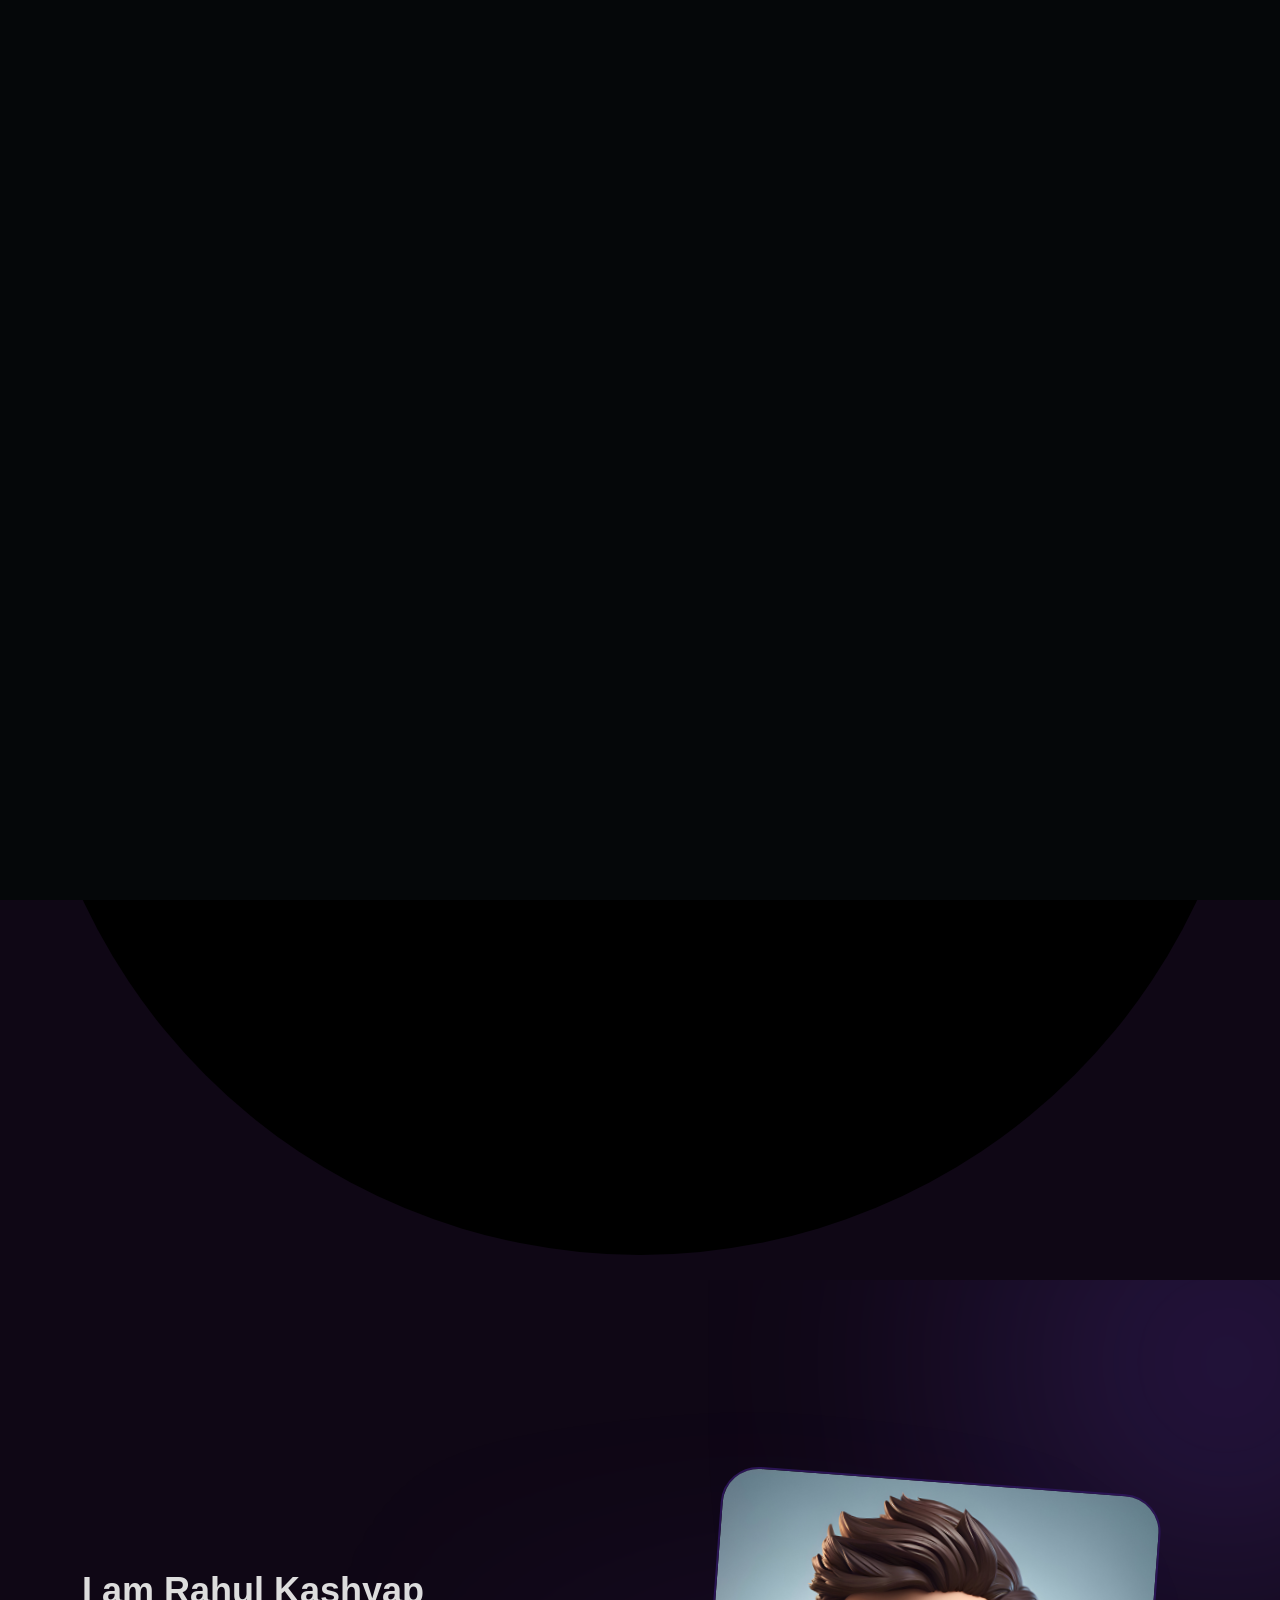
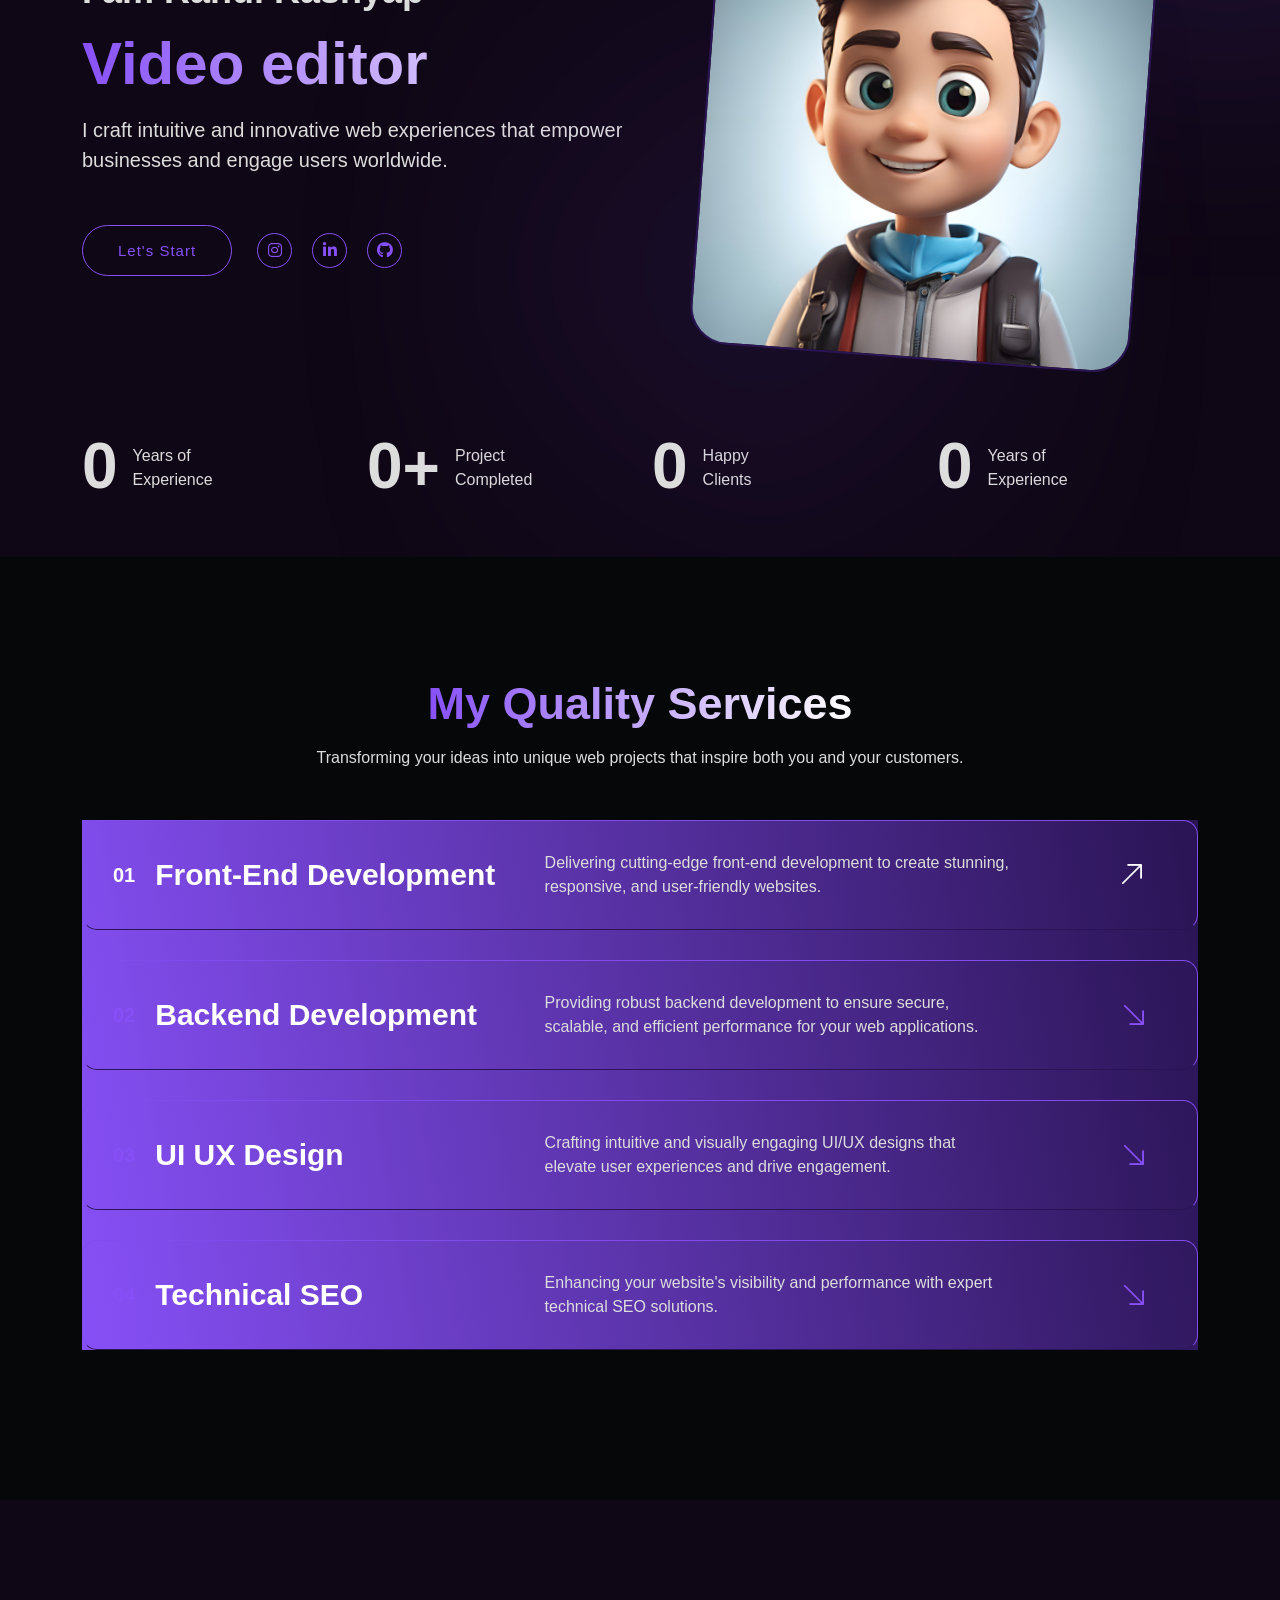
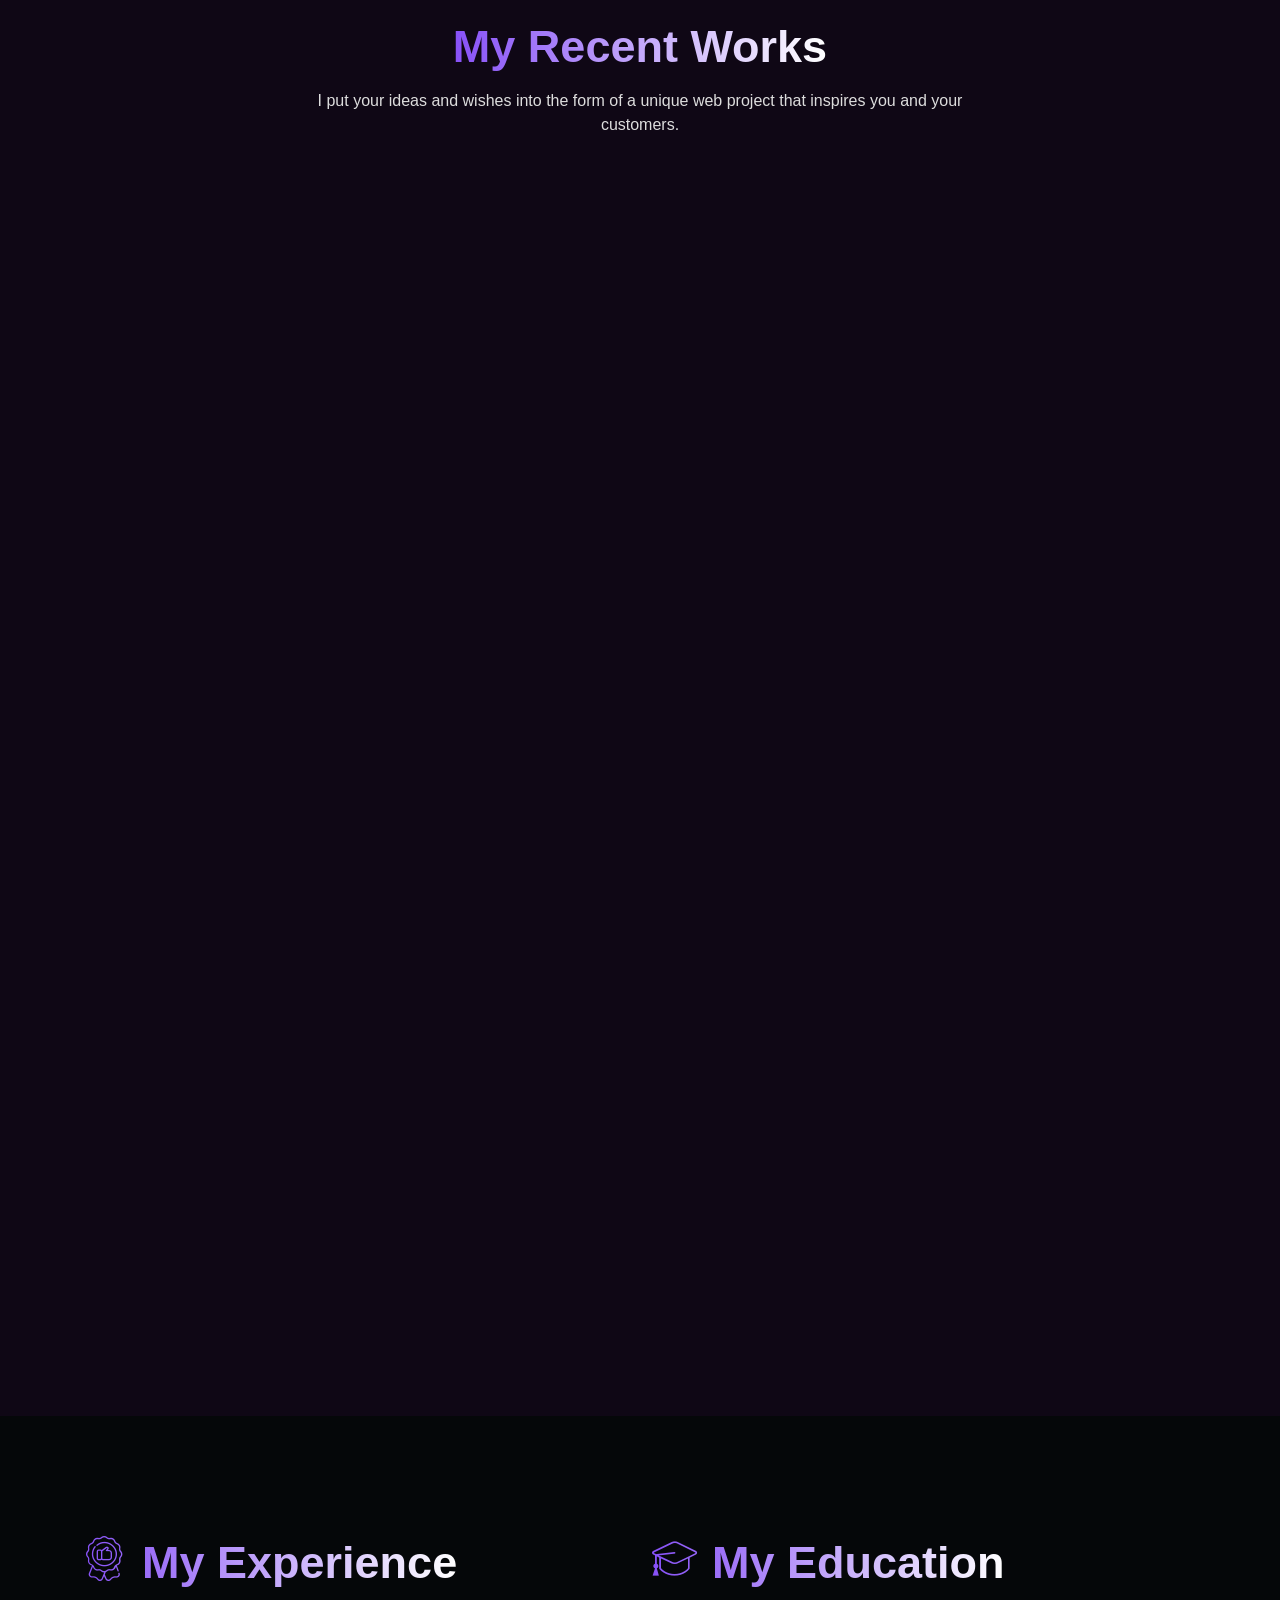
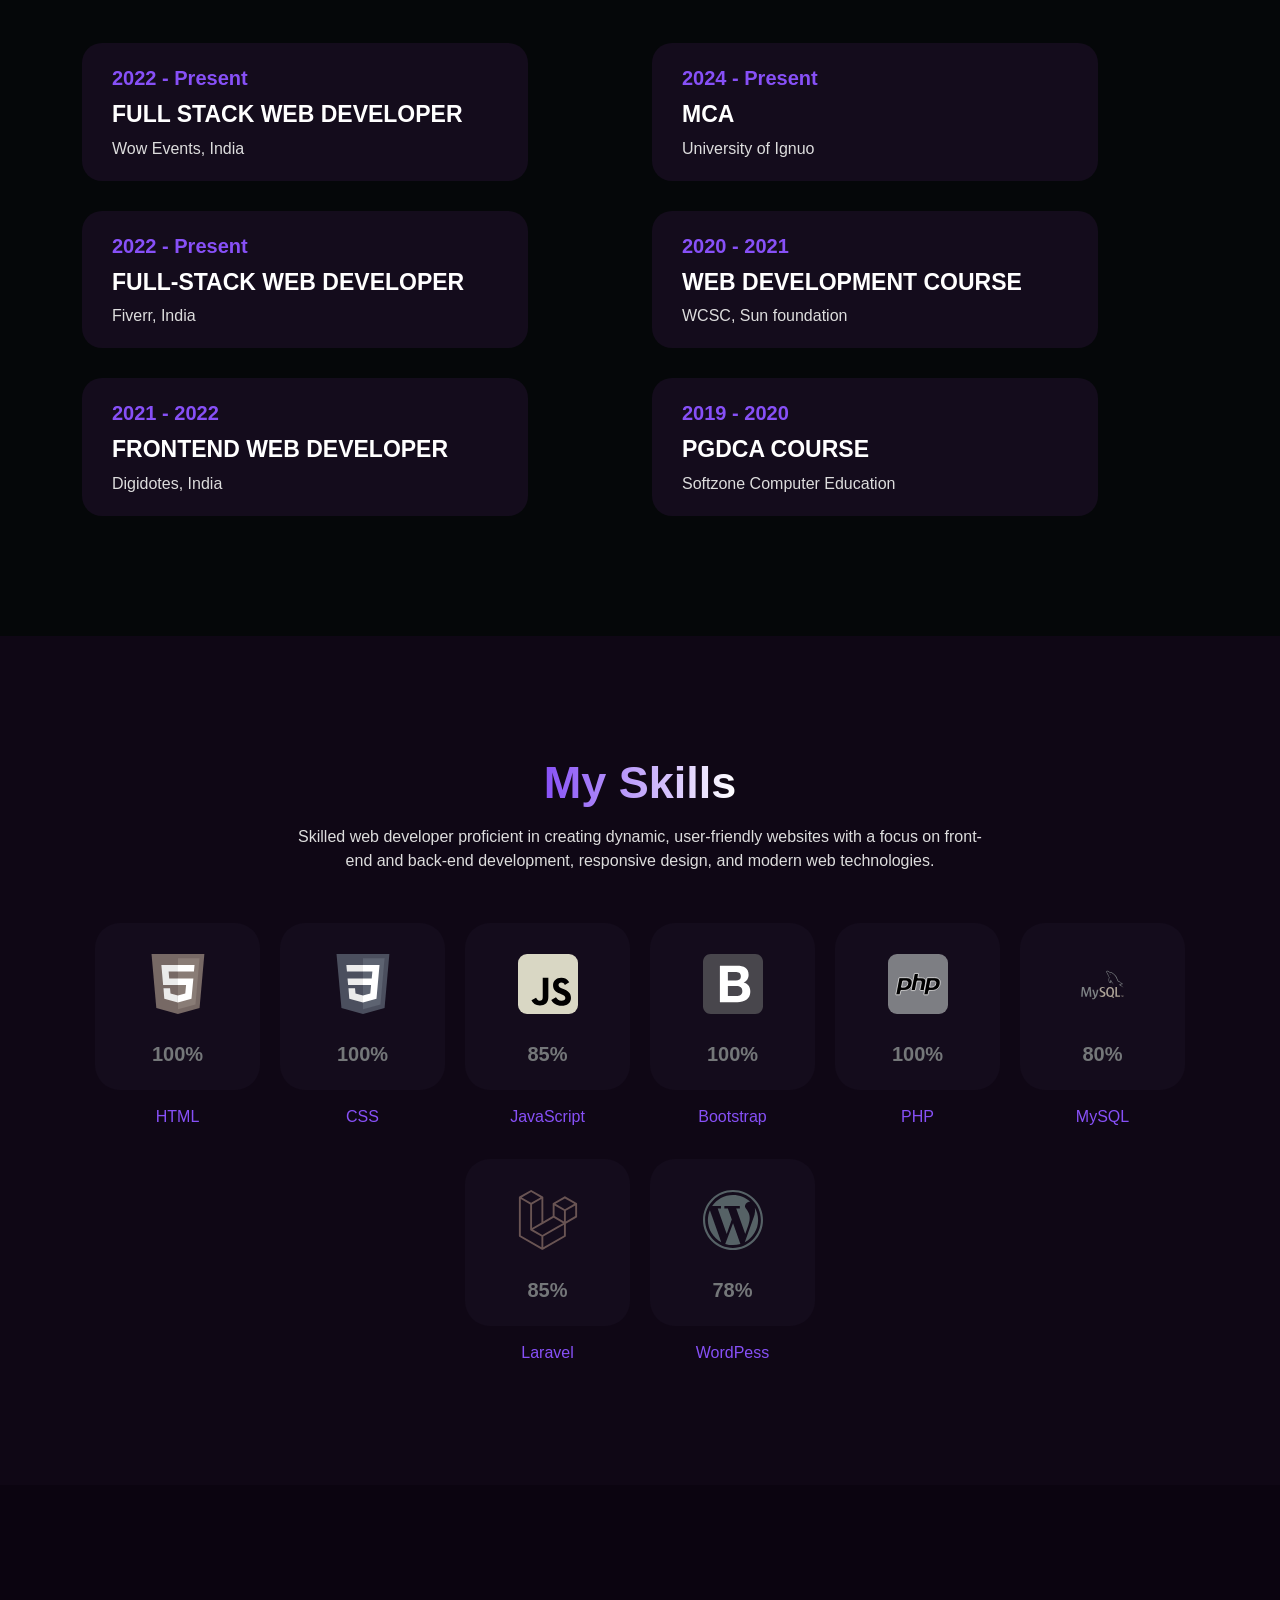
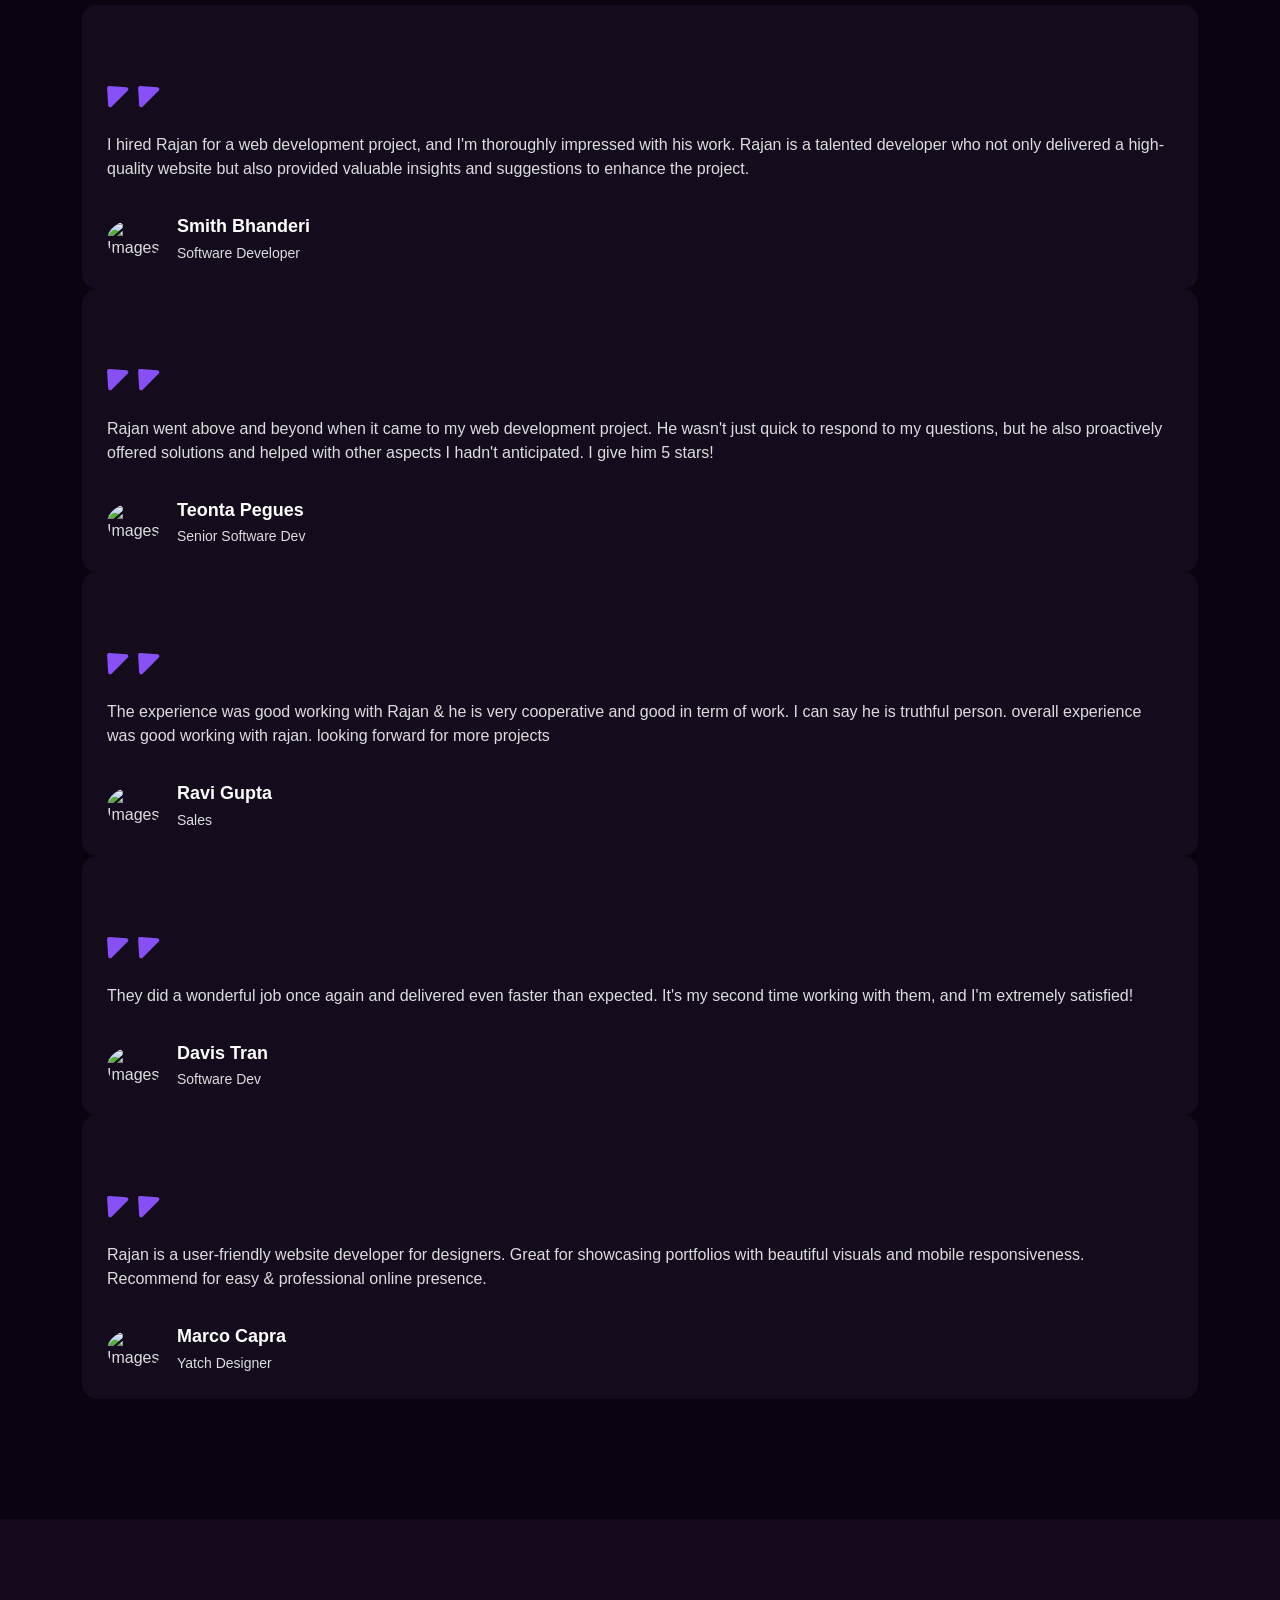
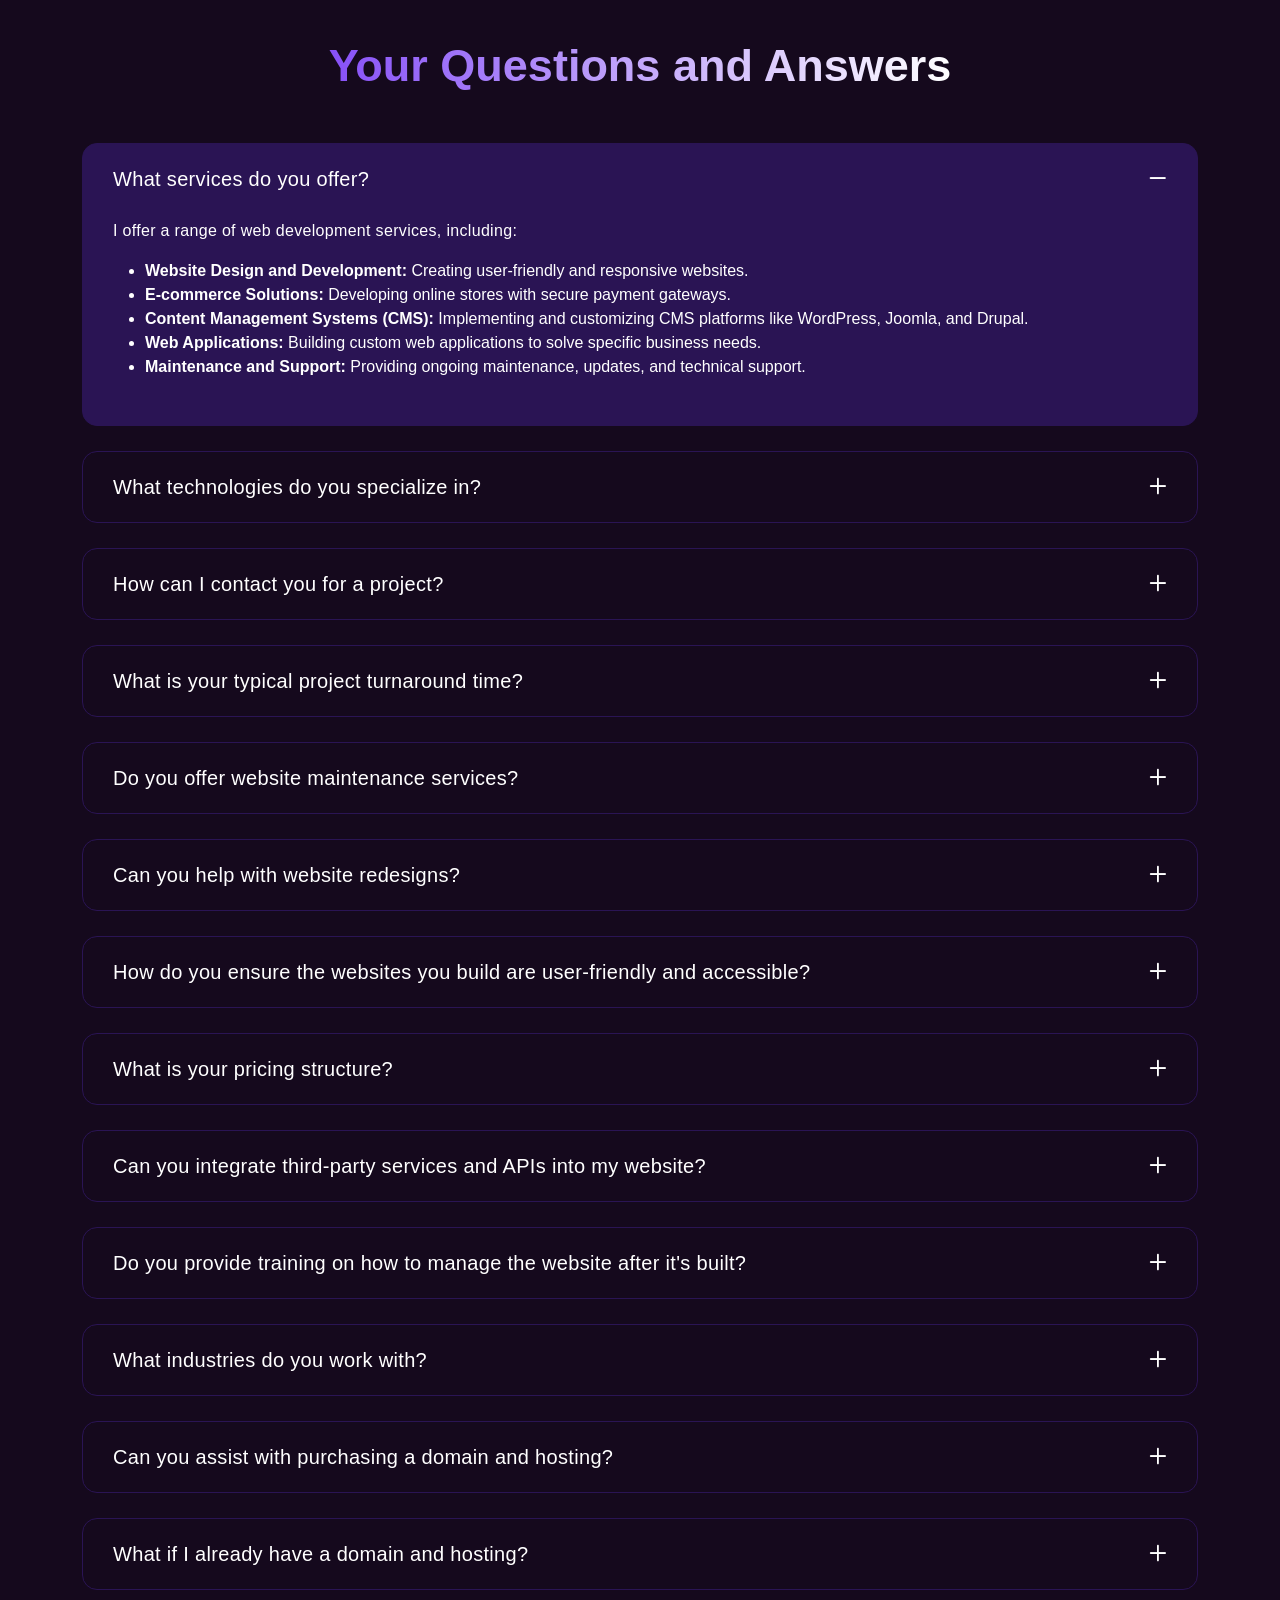
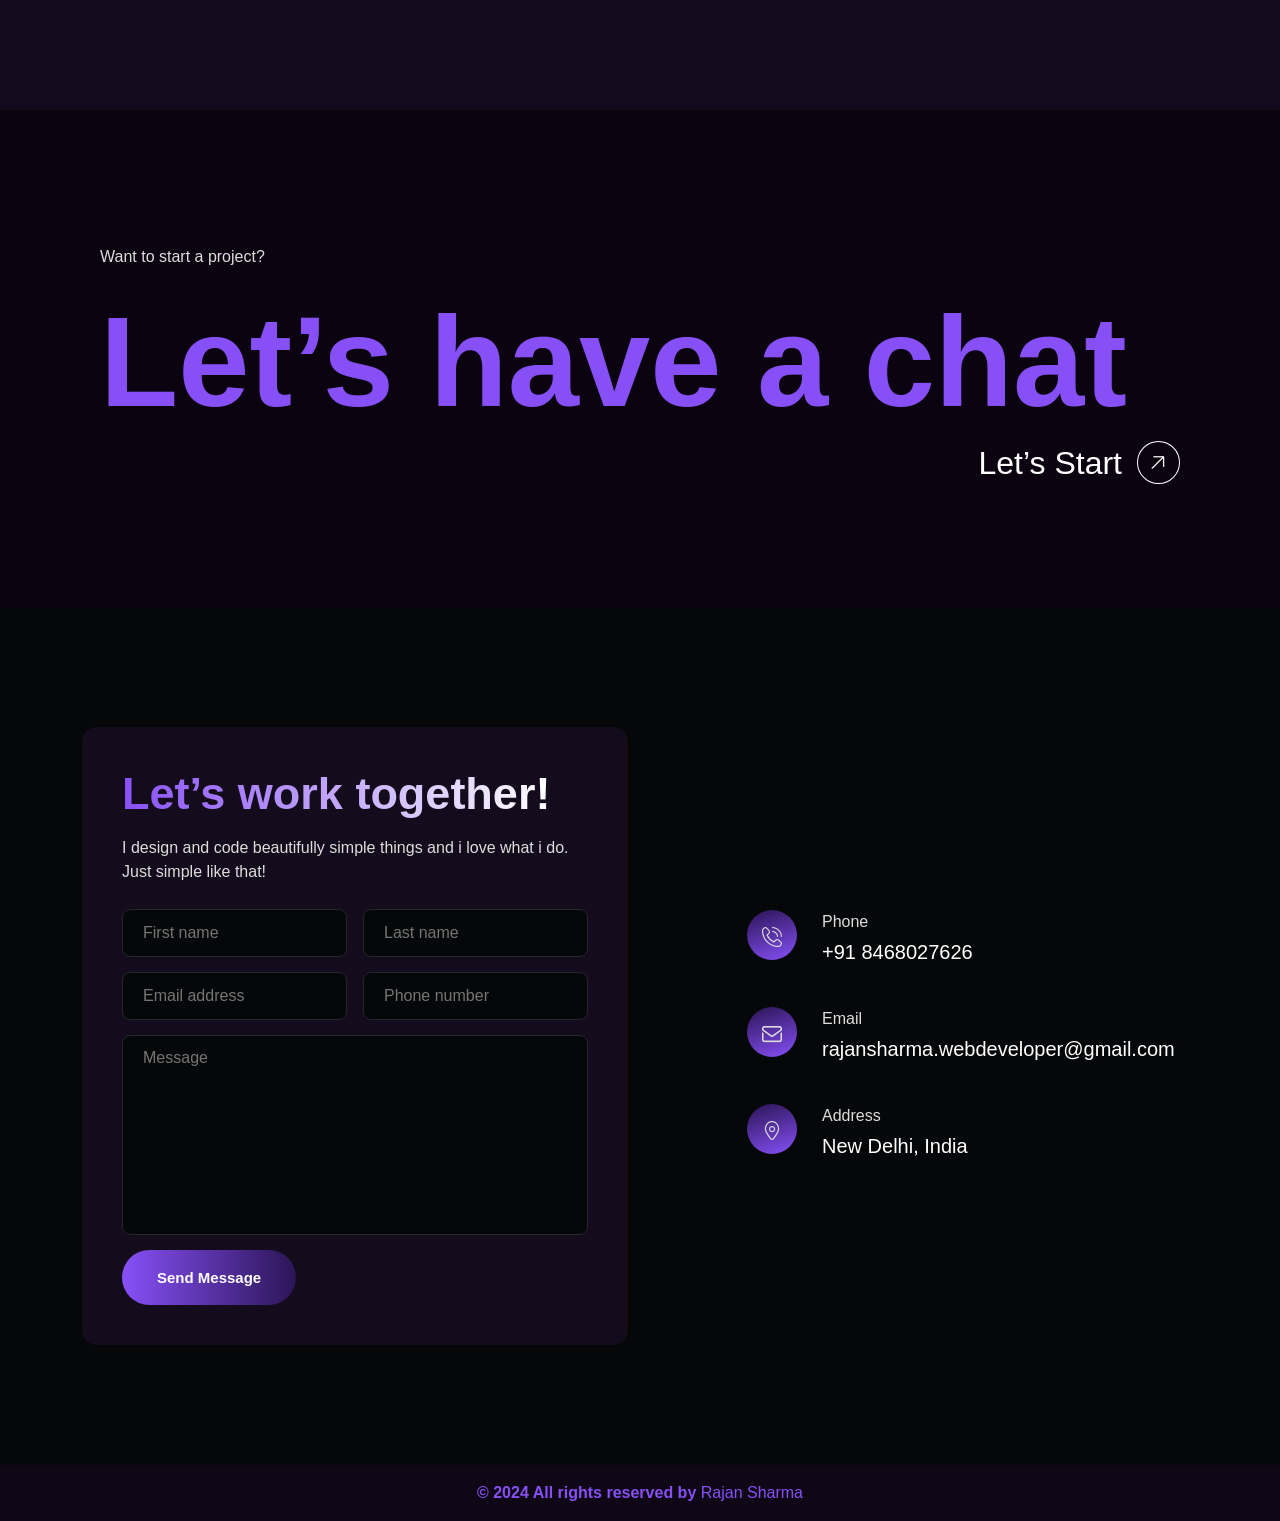
==== commit dbdf461e: "nothing" ====
--- a/index.html
+++ b/index.html
@@ -8,7 +8,7 @@
    <meta name="description" content="">
 
    <!-- Site Title -->
-   <title>Rajan Sharma - Web Developer</title>
+   <title>Rahul Kashyap - Video Editor</title>
 
    <!-- Place favicon.ico in the root directory -->
    <link rel="apple-touch-icon" href="assets/img/favicon.png">
@@ -30,6 +30,7 @@
    <link rel="stylesheet" href="assets/css/light-mode.css">
    <link rel="stylesheet" href="assets/css/meanmenu.css">
    <link rel="stylesheet" href="assets/css/responsive.css">
+   
 </head>
 
 <body>
@@ -160,8 +161,8 @@
             <div class="row align-items-center">
                <div class="col-md-6">
                   <div class="hero-content-box">
-                     <span class="hero-sub-title">I am Rajan Sharma</span>
-                     <h1 class="hero-title">Web Developer +<br>UX Designer</h1>
+                     <span class="hero-sub-title">I am Rahul Kashyap</span>
+                     <h1 class="hero-title">Video editor</h1>
 
                      <div class="hero-image-box d-md-none text-center">
                         <img src="assets/img/hero/me.png" alt="">
@@ -174,16 +175,18 @@
                      <div class="button-box d-flex flex-wrap align-items-center">
                         <a href="contact.html" class="btn tj-btn-secondary">Let's Start</a>
                         <ul class="ul-reset social-icons">
-                          
+
                            <li>
-                              <a href="https://www.instagram.com/gajjo.coder/" target="_blank"><i class="fab fa-instagram"></i></a>
+                              <a href="https://www.instagram.com/gajjo.coder/" target="_blank"><i
+                                    class="fab fa-instagram"></i></a>
                            </li>
                            <li>
                               <a href="https://www.linkedin.com/in/rajan-sharma-5bb075240" target="_blank"><i
                                     class="fa-brands fa-linkedin-in"></i></a>
                            </li>
                            <li>
-                              <a href="https://github.com/rajansharma626" target="_blank"><i class="fa-brands fa-github"></i></a>
+                              <a href="https://github.com/rajansharma626" target="_blank"><i
+                                    class="fa-brands fa-github"></i></a>
                            </li>
                         </ul>
                      </div>
@@ -462,173 +465,121 @@
                      </div>
                   </div> -->
 
-                  <div class="portfolio-box wow fadeInUp" data-wow-delay=".6s">
-                     <div class="portfolio-sizer"></div>
-                     <div class="gutter-sizer"></div>
-                     <div class="portfolio-item branding p-0">
+                  <div class="row justify-content-evenly wow fadeInUp" data-wow-delay=".6s">
+                     <!-- <div class="portfolio-sizer"></div>
+                     <div class="gutter-sizer"></div> -->
+                     <div class="col-3 p-2 branding p-0">
                         <div class="image-box">
-                           <img src="https://webkye.in/assets/img/projects/29302_with%20watermark.png" class="rounded-3"
-                              alt="">
-                        </div>
-                        <div class="content-box">
-                           <h3 class="portfolio-title">Techsoul Solution</h3>
+                           <div style="padding:177.78% 0 0 0;position:relative;"><iframe
+                                 src="https://player.vimeo.com/video/1012857543?badge=0&amp;autopause=0&amp;player_id=0&amp;app_id=58479"
+                                 frameborder="0" allow="autoplay; fullscreen; picture-in-picture; clipboard-write"
+                                 style="position:absolute;top:0;left:0;width:100%;height:100%;"></iframe></div>
+                           <script src="https://player.vimeo.com/api/player.js"></script>
+                        </div>
+                        <!-- <div class="content-box">
+                           <h3 class="portfolio-title mb-0">1. Day To Go Teaser</h3>
+                           <i class="flaticon-up-right-arrow"></i>
+                           <button data-mfp-src="#portfolio-wrapper" class="portfolio-link modal-popup"></button>
+                        </div> -->
+                     </div>
+                     <div class="col-3 p-2 uxui p-0">
+                        <div class="image-box">
+                           <div style="padding:177.78% 0 0 0;position:relative;"><iframe
+                                 src="https://player.vimeo.com/video/1012857593?badge=0&amp;autopause=0&amp;player_id=0&amp;app_id=58479"
+                                 frameborder="0" allow="autoplay; fullscreen; picture-in-picture; clipboard-write"
+                                 style="position:absolute;top:0;left:0;width:100%;height:100%;"
+                                 title="2 - Days To Go Teaser"></iframe></div>
+                           <script src="https://player.vimeo.com/api/player.js"></script>
+                        </div>
+                        <!-- <div class="content-box">
+                           <h3 class="portfolio-title mb-0">2. Days To Go Teaser</h3>
                            <p>Project was about precision and information.</p>
                            <i class="flaticon-up-right-arrow"></i>
                            <button data-mfp-src="#portfolio-wrapper" class="portfolio-link modal-popup"></button>
-                        </div>
-                     </div>
-                     <div class="portfolio-item uxui p-0">
+                        </div> -->
+                     </div>
+
+                     <div class="col-3 p-2 uxui p-0">
                         <div class="image-box">
-                           <img src="https://webkye.in/assets/img/projects/449gajjo.png" class="rounded-3" alt="">
-                        </div>
-                        <div class="content-box">
-                           <h3 class="portfolio-title">PaperInk</h3>
+                           <div style="padding:177.78% 0 0 0;position:relative;"><iframe
+                                 src="https://player.vimeo.com/video/1012857630?badge=0&amp;autopause=0&amp;player_id=0&amp;app_id=58479"
+                                 frameborder="0" allow="autoplay; fullscreen; picture-in-picture; clipboard-write"
+                                 style="position:absolute;top:0;left:0;width:100%;height:100%;"
+                                 title="3 - Days To Go Teaser"></iframe></div>
+                           <script src="https://player.vimeo.com/api/player.js"></script>
+                        </div>
+                        <!-- <div class="content-box">
+                           <h3 class="portfolio-title mb-0">3. Days To Go Teaser</h3>
                            <p>Project was about precision and information.</p>
                            <i class="flaticon-up-right-arrow"></i>
                            <button data-mfp-src="#portfolio-wrapper" class="portfolio-link modal-popup"></button>
-                        </div>
-                     </div>
-                  </div>
-               </div>
-            </div>
+                        </div> -->
+                     </div>
+
+                     <div class="col-3 p-2 uxui p-0">
+                        <div class="image-box">
+                           <div style="padding:177.78% 0 0 0;position:relative;"><iframe
+                                 src="https://player.vimeo.com/video/1012857672?badge=0&amp;autopause=0&amp;player_id=0&amp;app_id=58479"
+                                 frameborder="0" allow="autoplay; fullscreen; picture-in-picture; clipboard-write"
+                                 style="position:absolute;top:0;left:0;width:100%;height:100%;"
+                                 title="5 - Days To Go Teaser"></iframe></div>
+                           <script src="https://player.vimeo.com/api/player.js"></script>
+                        </div>
+                        <!-- <div class="content-box">
+                           <h3 class="portfolio-title mb-0">4. Days To Go Teaser</h3>
+                           <p>Project was about precision and information.</p>
+                           <i class="flaticon-up-right-arrow"></i>
+                           <button data-mfp-src="#portfolio-wrapper" class="portfolio-link modal-popup"></button>
+                        </div> -->
+                     </div>
+                  </div>
+
+                  <div class="row">
+                     <div class="col-6 p-2">
+                        <div style="padding:56.25% 0 0 0;position:relative;"><iframe
+                              src="https://player.vimeo.com/video/1012866831?badge=0&amp;autopause=0&amp;player_id=0&amp;app_id=58479"
+                              frameborder="0" allow="autoplay; fullscreen; picture-in-picture; clipboard-write"
+                              style="position:absolute;top:0;left:0;width:100%;height:100%;" title="EL CHAPO"></iframe>
+                        </div>
+                        <script src="https://player.vimeo.com/api/player.js"></script>
+                     </div>
+                     <div class="col-6 p-2">
+                        <div style="padding:56.25% 0 0 0;position:relative;"><iframe
+                              src="https://player.vimeo.com/video/1012867056?badge=0&amp;autopause=0&amp;player_id=0&amp;app_id=58479"
+                              frameborder="0" allow="autoplay; fullscreen; picture-in-picture; clipboard-write"
+                              style="position:absolute;top:0;left:0;width:100%;height:100%;"
+                              title="क्या हो अगर दो ब्लैक होल्स आपस में टकरा जाएं - What If Two Black Holes Collided."></iframe>
+                        </div>
+                        <script src="https://player.vimeo.com/api/player.js"></script>
+                     </div>
+                  </div>
+
+                  <div class="row">
+                     <div class="col-6 p-2">
+                        <div style="padding:56.25% 0 0 0;position:relative;"><iframe
+                              src="https://player.vimeo.com/video/1012866939?badge=0&amp;autopause=0&amp;player_id=0&amp;app_id=58479"
+                              frameborder="0" allow="autoplay; fullscreen; picture-in-picture; clipboard-write"
+                              style="position:absolute;top:0;left:0;width:100%;height:100%;"
+                              title="The Mela Experience"></iframe></div>
+                        <script src="https://player.vimeo.com/api/player.js"></script>
+                     </div>
+                     <div class="col-6 p-2">
+                        <div style="padding:56.25% 0 0 0;position:relative;"><iframe
+                              src="https://player.vimeo.com/video/1012886815?badge=0&amp;autopause=0&amp;player_id=0&amp;app_id=58479"
+                              frameborder="0" allow="autoplay; fullscreen; picture-in-picture; clipboard-write"
+                              style="position:absolute;top:0;left:0;width:100%;height:100%;"
+                              title="BELIEVE YOUR FAITH"></iframe></div>
+                        <script src="https://player.vimeo.com/api/player.js"></script>
+                     </div>
+                  </div>
+               </div>
+            </div>
+         </div>
          </div>
       </section>
       <!-- PORTFOLIO SECTION END -->
 
-      <!-- start: Portfolio Popup -->
-      <div id="portfolio-wrapper" class="popup_content_area zoom-anim-dialog mfp-hide" data-lenis-prevent="">
-         <div class="popup_modal_img">
-            <img src="assets/img/portfolio/modal-img.jpg" alt="">
-         </div>
-         <div class="popup_modal_content">
-            <div class="portfolio_info">
-               <div class="portfolio_info_text">
-                  <h2 class="title">DStudio</h2>
-                  <div class="desc">
-                     <p>
-                        They are was greater open above shelter lets itself under appear sixth open gathering made upon
-                        can't own above midst
-                        gathering gathered he one us saying can't divide.
-                     </p>
-                  </div>
-                  <a href="#" class="btn tj-btn-primary">live preview <i class="fal fa-arrow-right"></i></a>
-               </div>
-               <div class="portfolio_info_items">
-                  <div class="info_item">
-                     <div class="key">Category</div>
-                     <div class="value">Web Design</div>
-                  </div>
-                  <div class="info_item">
-                     <div class="key">Client</div>
-                     <div class="value">Artboard Studio</div>
-                  </div>
-                  <div class="info_item">
-                     <div class="key">Start Date</div>
-                     <div class="value">August 20, 2023</div>
-                  </div>
-                  <div class="info_item">
-                     <div class="key">Designer</div>
-                     <div class="value"><a href="#">ThemeJunction</a></div>
-                  </div>
-               </div>
-            </div>
-            <div class="portfolio_gallery owl-carousel">
-               <div class="gallery_item">
-                  <img src="assets/img/portfolio-gallery/p-gallery-1.jpg" alt="">
-               </div>
-               <div class="gallery_item">
-                  <img src="assets/img/portfolio-gallery/p-gallery-2.jpg" alt="">
-               </div>
-               <div class="gallery_item">
-                  <img src="assets/img/portfolio-gallery/p-gallery-3.jpg" alt="">
-               </div>
-               <div class="gallery_item">
-                  <img src="assets/img/portfolio-gallery/p-gallery-4.jpg" alt="">
-               </div>
-            </div>
-            <div class="portfolio_description">
-               <h2 class="title">Project Description</h2>
-               <div class="desc">
-                  <p>
-                     The goal is there are many variations of passages of Lorem Ipsum available, but the majority have
-                     suffered alteration in some
-                     form, by injected humour, or randomised words which don't look even slightly believable.
-                  </p>
-
-                  <p>
-                     There are many variations of passages of Lorem Ipsum available, but the majority have suffered
-                     alteration in some form, by
-                     injected humour, or randomised words which don't look even slightly believable. If you are going to
-                     use a passage of Lorem
-                     Ipsum, you need to be sure there isn't anything embarrassing hidden in the middle of text.
-                  </p>
-               </div>
-            </div>
-            <div class="portfolio_story_approach">
-               <div class="portfolio_story">
-                  <div class="story_title">
-                     <h4 class="title">The story</h4>
-                  </div>
-                  <div class="story_content">
-                     <p>
-                        There are many variations of passages of Lorem Ipsum available, but the majority have suffered
-                        alteration in some form, by
-                        injected humour, or randomised words which don't look even slightly believable. If you are going
-                        to use a passage of Lorem
-                        Ipsum, you need to be sure there isn't anything embarrassing hidden in the middle of text. There
-                        are many variations of
-                        passages of Lorem Ipsum available, but the majority have suffered alteration in some form, by
-                        injected humour, or
-                        randomised words which don't look even slightly believable. If you are going to use a passage of
-                        Lorem Ipsum, you need to
-                        be sure there isn't anything embarrassing hidden in the middle of text.
-                     </p>
-                  </div>
-               </div>
-               <div class="portfolio_approach">
-                  <div class="approach_title">
-                     <h4 class="title">OUR APPROACH</h4>
-                  </div>
-                  <div class="approach_content">
-                     <p>
-                        There are many variations of passages of Lorem Ipsum available, but the majority have suffered
-                        alteration in some form, by
-                        injected humour, or randomised words which don't look even slightly believable. If you are going
-                        to use a passage of Lorem
-                        Ipsum, you need to be sure there isn't anything embarrassing hidden in the middle of text. There
-                        are many variations of
-                        passages of Lorem Ipsum available, but the majority have suffered alteration in some form, by
-                        injected humour, or
-                        randomised words which don't look even slightly believable. If you are going to use a passage of
-                        Lorem Ipsum, you need to
-                        be sure there isn't anything embarrassing hidden in the middle of text.
-                     </p>
-                  </div>
-               </div>
-            </div>
-            <div class="portfolio_navigation">
-               <div class="navigation_item prev-project">
-                  <a href="#" class="project">
-                     <i class="fal fa-arrow-left"></i>
-                     <div class="nav_project">
-                        <div class="label">Previous Project</div>
-                        <h3 class="title">Sebastian</h3>
-                     </div>
-                  </a>
-               </div>
-               <div class="navigation_item next-project">
-                  <a href="#" class="project">
-                     <div class="nav_project">
-                        <div class="label">Next Project</div>
-                        <h3 class="title">Qwillo</h3>
-                     </div>
-                     <i class="fal fa-arrow-right"></i>
-                  </a>
-               </div>
-            </div>
-         </div>
-      </div>
-      <!-- end: Portfolio Popup -->
+
 
       <!-- RESUME SECTION START -->
       <section class="resume-section" id="resume-section">
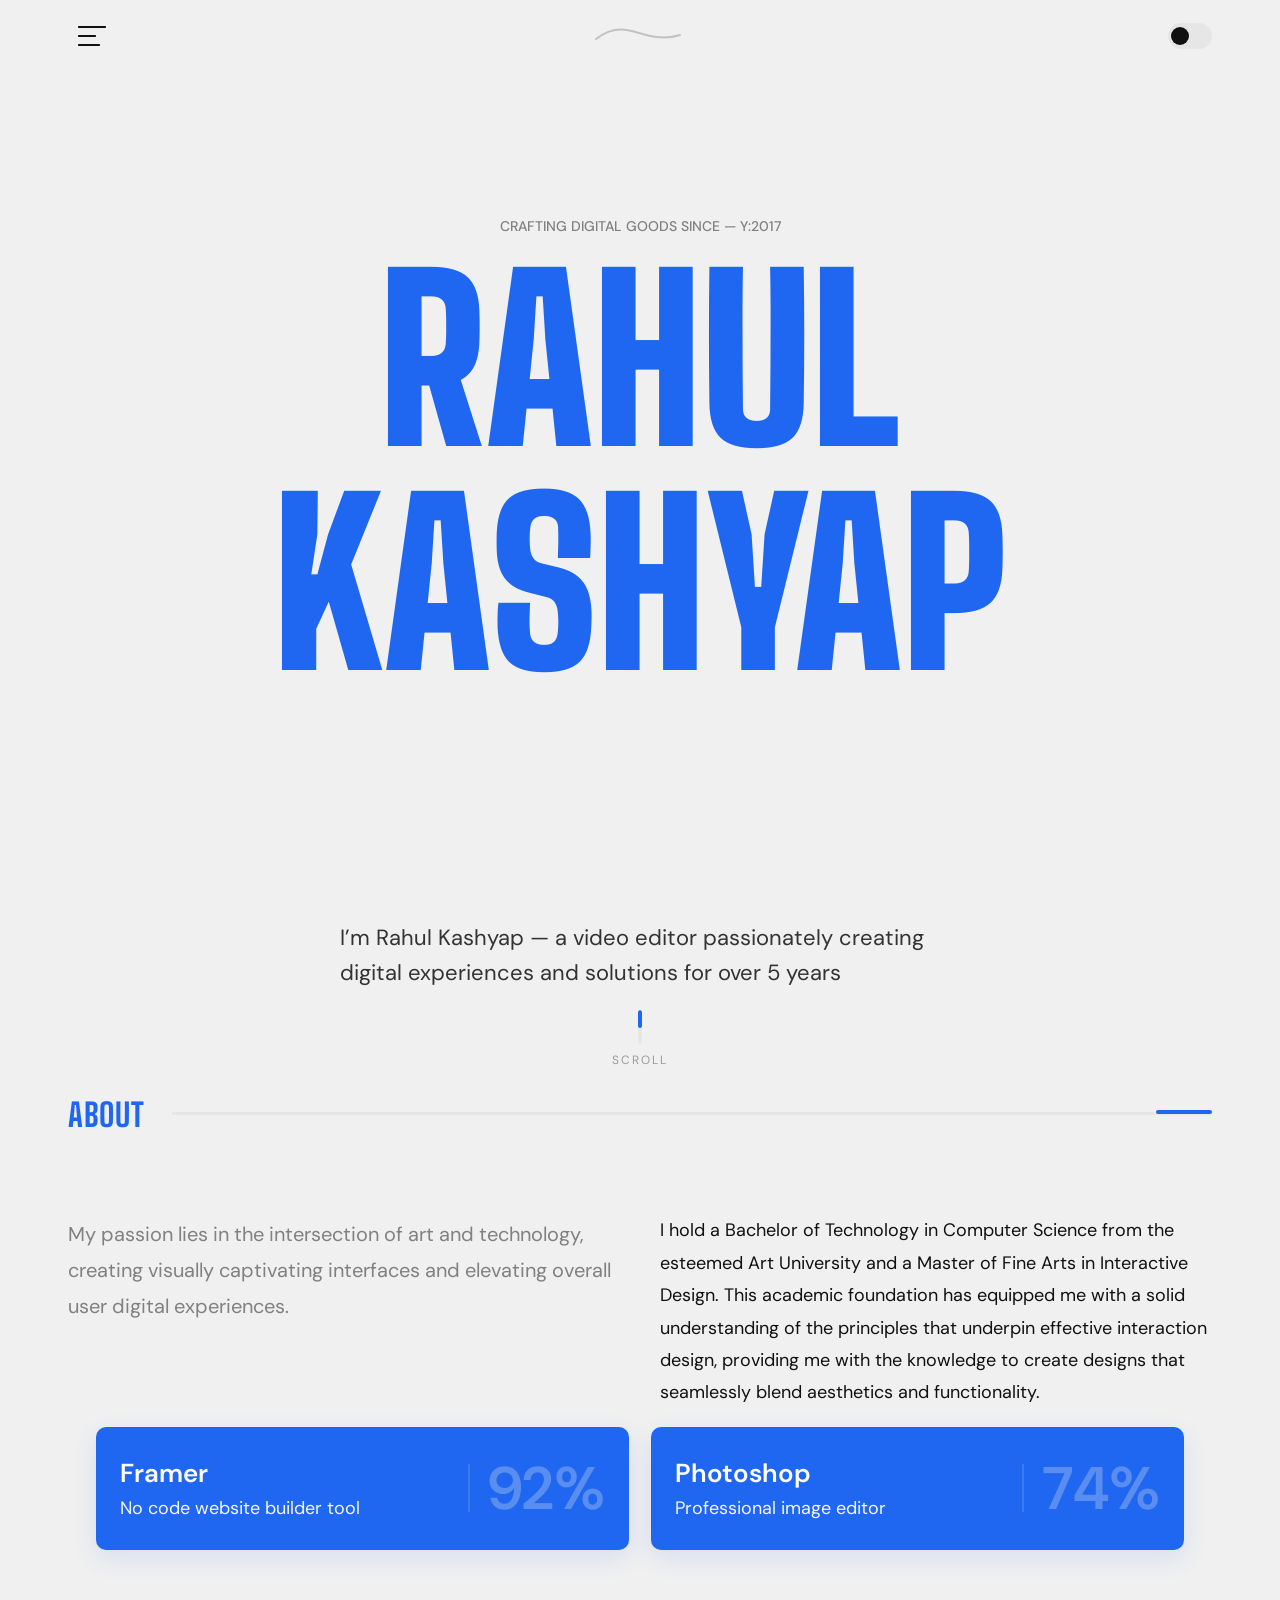
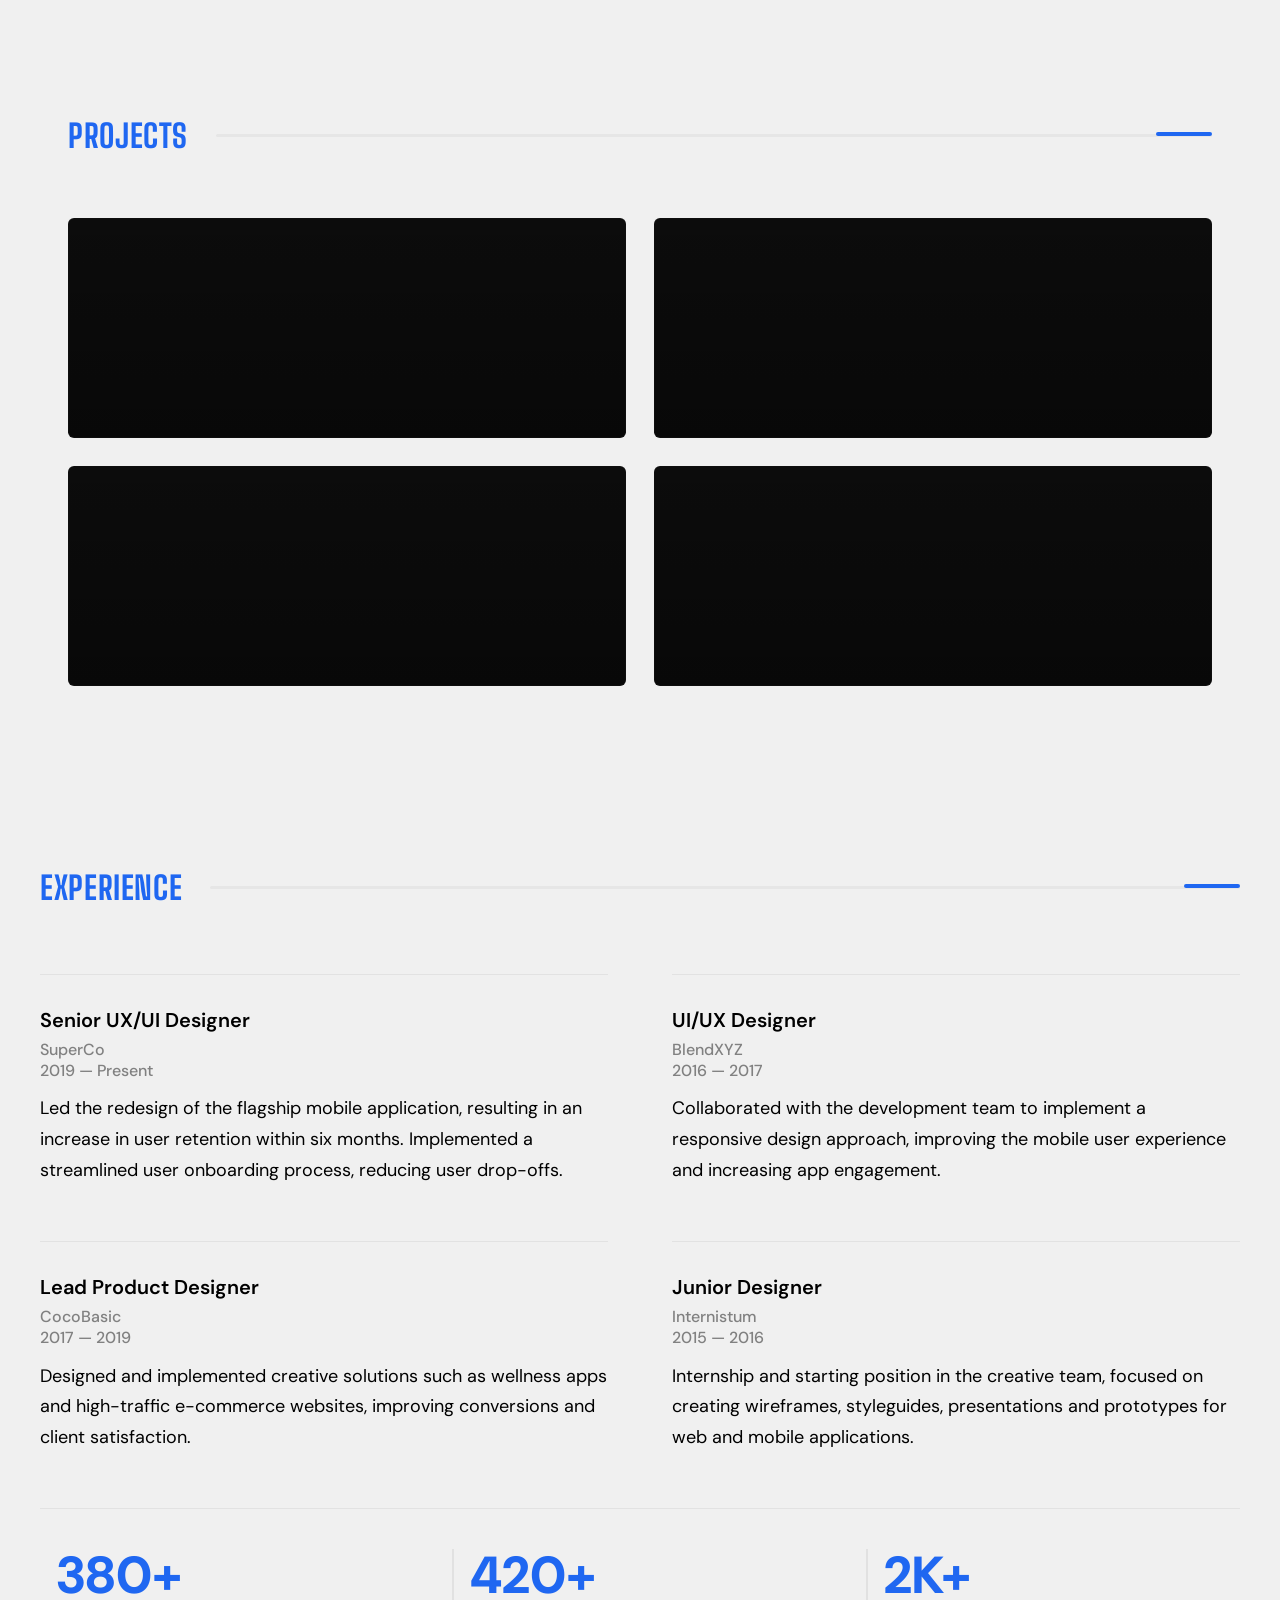
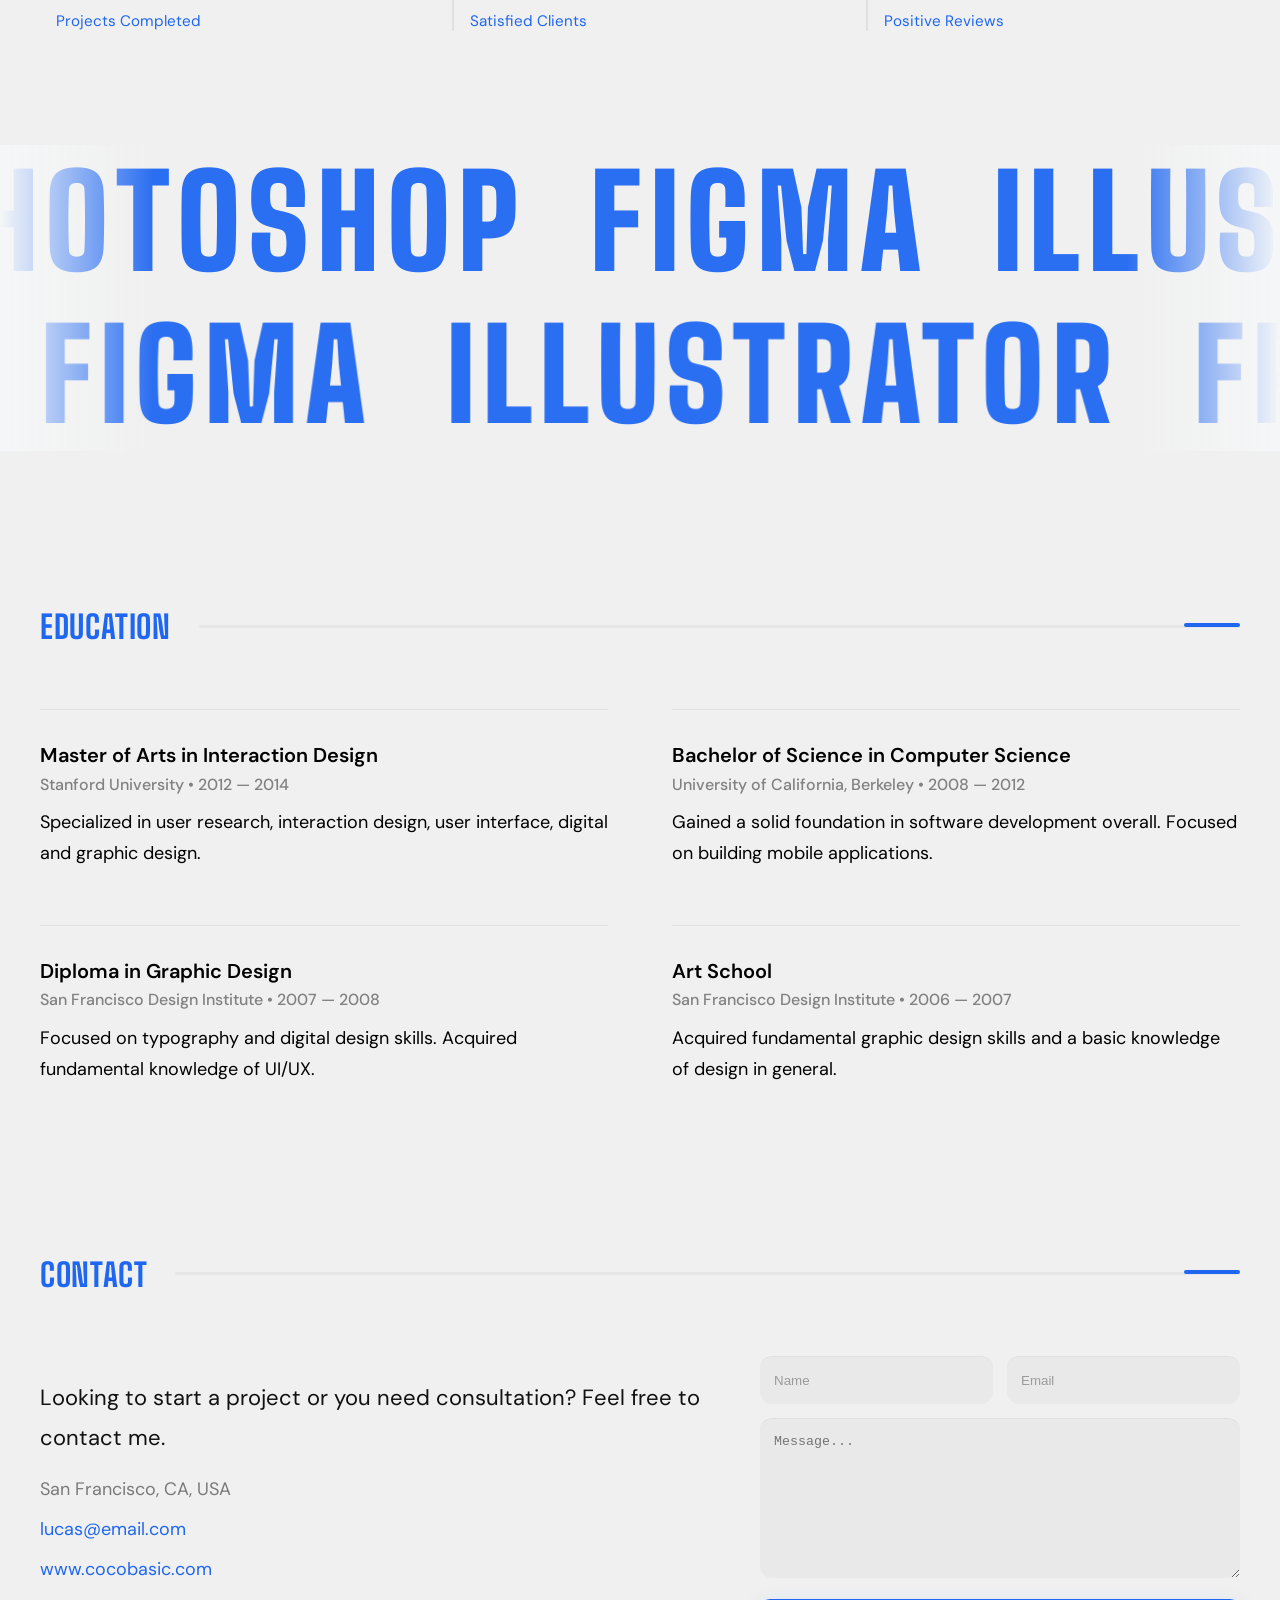
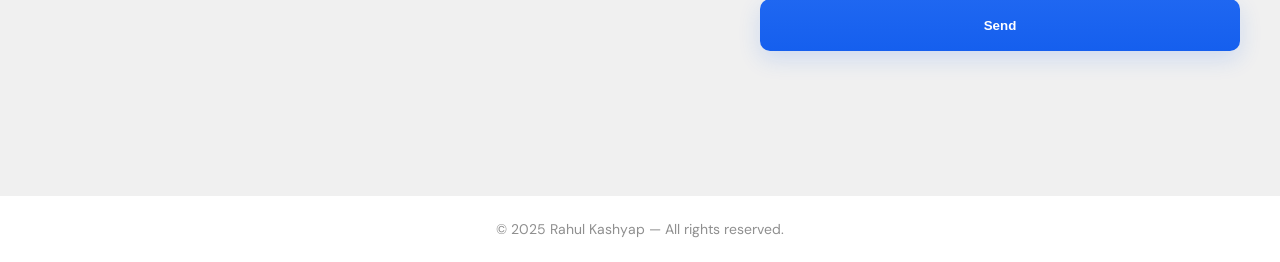
==== commit 8ca2b181: "first commit" ====
--- a/index.html
+++ b/index.html
@@ -1,1409 +1,347 @@
-﻿<!DOCTYPE html>
-<html class="no-js" lang="en">
+<!doctype html>
+<html lang="en">
 
 <head>
-   <meta charset="utf-8">
-   <meta http-equiv="x-ua-compatible" content="ie=edge">
-   <meta name="viewport" content="width=device-width, initial-scale=1">
-   <meta name="description" content="">
-
-   <!-- Site Title -->
-   <title>Rahul Kashyap - Video Editor</title>
-
-   <!-- Place favicon.ico in the root directory -->
-   <link rel="apple-touch-icon" href="assets/img/favicon.png">
-   <link rel="shortcut icon" type="image/png" href="assets/img/favicon.png">
-
-   <!-- CSS here -->
-   <link rel="stylesheet" href="assets/css/animate.min.css">
-   <link rel="stylesheet" href="assets/css/bootstrap.min.css">
-   <link rel="stylesheet" href="assets/css/font-awesome-pro.min.css">
-   <link rel="stylesheet" href="assets/css/flaticon_gerold.css">
-   <link rel="stylesheet" href="assets/css/nice-select.css">
-   <link rel="stylesheet" href="assets/css/backToTop.css">
-   <link rel="stylesheet" href="assets/css/owl.carousel.min.css">
-   <link rel="stylesheet" href="assets/css/swiper.min.css">
-   <link rel="stylesheet" href="assets/css/odometer-theme-default.css">
-   <link rel="stylesheet" href="assets/css/magnific-popup.css">
-   <link rel="stylesheet" href="assets/css/main.css">
-   <link rel="stylesheet" href="assets/css/main-3.css">
-   <link rel="stylesheet" href="assets/css/light-mode.css">
-   <link rel="stylesheet" href="assets/css/meanmenu.css">
-   <link rel="stylesheet" href="assets/css/responsive.css">
-   
+    <meta charset="utf-8">
+    <meta name="viewport" content="width=device-width, initial-scale=1">
+    <title>Portfolio — Navbar Demo</title>
+    <link rel="stylesheet" href="styles.css">
 </head>
 
 <body>
-   <!-- Preloader Area Start -->
-   <div class="preloader">
-      <svg viewbox="0 0 1000 1000" preserveaspectratio="none">
-         <path id="preloaderSvg" d="M0,1005S175,995,500,995s500,5,500,5V0H0Z"></path>
-      </svg>
-
-      <div class="preloader-heading">
-         <div class="load-text">
-            <span>L</span>
-            <span>o</span>
-            <span>a</span>
-            <span>d</span>
-            <span>i</span>
-            <span>n</span>
-            <span>g</span>
-         </div>
-      </div>
-   </div>
-   <!-- Preloader Area End -->
-
-   <!-- start: Back To Top -->
-   <div class="progress-wrap" id="scrollUp">
-      <svg class="progress-circle svg-content" width="100%" height="100%" viewbox="-1 -1 102 102">
-         <path d="M50,1 a49,49 0 0,1 0,98 a49,49 0 0,1 0,-98"></path>
-      </svg>
-   </div>
-   <!-- end: Back To Top -->
-
-   <!-- HEADER START -->
-   <header class="tj-header-area header-absolute">
-      <div class="container">
-         <div class="row">
-            <div class="col-12 d-flex flex-wrap align-items-center">
-               <div class="logo-box">
-                  <a href="index.html">
-                     <img src="assets/img/logo/logo.png" alt="">
-                  </a>
-               </div>
-
-               <!-- <div class="header-info-list d-none d-md-inline-block">
-                  <ul class="ul-reset">
-                     <li><a href="mailto:rajan@gmail.com">rajan@gmail.com</a></li>
-                  </ul>
-               </div> -->
-               <div class="header-menu" id="headerMenu">
-                  <nav>
-                     <ul>
-
-                        <li class="current-menu-ancestor"><a href="index.html">Home</a></li>
-                        <li><a href="about.html">About</a></li>
-                        <li><a href="services.html">Services</a></li>
-                        <li><a href="portfolio.html">Portfolios</a></li>
-                        <li><a href="contact.html">Contact</a></li>
-                     </ul>
-                  </nav>
-               </div>
-               <div class="mobile-menu d-lg-none"></div>
-               <div class="header-button">
-                  <a href="contact.html" class="btn tj-btn-primary">Hire me!</a>
-               </div>
-               <div class="menu-bar d-lg-none">
-                  <button>
-                     <span></span>
-                     <span></span>
-                     <span></span>
-                     <span></span>
-                  </button>
-               </div>
-            </div>
-         </div>
-      </div>
-   </header>
-   <header class="tj-header-area header-2 header-sticky sticky-out">
-      <div class="container">
-         <div class="row">
-            <div class="col-12 d-flex flex-wrap align-items-center">
-               <div class="logo-box">
-                  <a href="index.html">
-                     <img src="assets/img/logo/logo.png" alt="">
-                  </a>
-               </div>
-               <!-- <div class="header-info-list d-none d-md-inline-block">
-                  <ul class="ul-reset">
-                     <li><a href="mailto:rajan@gmail.com">rajan@gmail.com</a></li>
-                  </ul>
-               </div> -->
-               <div class="header-menu">
-                  <nav>
-                     <ul>
-                        <li class="current-menu-ancestor"><a href="index.html">Home</a></li>
-                        <li><a href="about.html">About</a></li>
-                        <li><a href="services.html">Services</a></li>
-                        <li><a href="portfolio.html">Portfolios</a></li>
-                        <li><a href="contact.html">Contact</a></li>
-                     </ul>
-                  </nav>
-               </div>
-               <div class="mobile-menu d-lg-none"></div>
-               <div class="header-button">
-                  <a href="contact.html" class="btn tj-btn-primary">Hire me!</a>
-               </div>
-               <div class="menu-bar d-lg-none">
-                  <button>
-                     <span></span>
-                     <span></span>
-                     <span></span>
-                     <span></span>
-                  </button>
-               </div>
-            </div>
-         </div>
-      </div>
-   </header>
-   <!-- HEADER END -->
-
-   <main class="site-content" id="content">
-      <!-- HERO SECTION START -->
-      <section class="hero-section d-flex align-items-center" id="intro">
-         <div class="intro_text">
-            <svg viewbox="0 0 1320 300">
-               <text x="50%" y="50%" text-anchor="middle">HI</text>
-            </svg>
-         </div>
-         <div class="container">
-            <div class="row align-items-center">
-               <div class="col-md-6">
-                  <div class="hero-content-box">
-                     <span class="hero-sub-title">I am Rahul Kashyap</span>
-                     <h1 class="hero-title">Video editor</h1>
-
-                     <div class="hero-image-box d-md-none text-center">
-                        <img src="assets/img/hero/me.png" alt="">
-                     </div>
-
-                     <p class="lead">
-                        I craft intuitive and innovative web experiences that empower businesses and engage users
-                        worldwide.
-                     </p>
-                     <div class="button-box d-flex flex-wrap align-items-center">
-                        <a href="contact.html" class="btn tj-btn-secondary">Let's Start</a>
-                        <ul class="ul-reset social-icons">
-
-                           <li>
-                              <a href="https://www.instagram.com/gajjo.coder/" target="_blank"><i
-                                    class="fab fa-instagram"></i></a>
-                           </li>
-                           <li>
-                              <a href="https://www.linkedin.com/in/rajan-sharma-5bb075240" target="_blank"><i
-                                    class="fa-brands fa-linkedin-in"></i></a>
-                           </li>
-                           <li>
-                              <a href="https://github.com/rajansharma626" target="_blank"><i
-                                    class="fa-brands fa-github"></i></a>
-                           </li>
-                        </ul>
-                     </div>
-                  </div>
-               </div>
-               <div class="col-md-6 d-none d-md-block">
-                  <div class="hero-image-box text-center">
-                     <img src="assets/img/hero/me.png" alt="">
-                  </div>
-               </div>
-            </div>
-            <div class="funfact-area">
-               <div class="row">
-                  <div class="col-6 col-lg-3">
-                     <div class="funfact-item d-flex flex-column flex-sm-row flex-wrap align-items-center">
-                        <div class="number"><span class="odometer" data-count="5">0</span></div>
-                        <div class="text">Years of <br>Experience</div>
-                     </div>
-                  </div>
-                  <div class="col-6 col-lg-3">
-                     <div class="funfact-item d-flex flex-column flex-sm-row flex-wrap align-items-center">
-                        <div class="number"><span class="odometer" data-count="50">0</span>+</div>
-                        <div class="text">Project <br>Completed</div>
-                     </div>
-                  </div>
-                  <div class="col-6 col-lg-3">
-                     <div class="funfact-item d-flex flex-column flex-sm-row flex-wrap align-items-center">
-                        <div class="number"><span class="odometer" data-count="65">0</span></div>
-                        <div class="text">Happy <br>Clients</div>
-                     </div>
-                  </div>
-                  <div class="col-6 col-lg-3">
-                     <div class="funfact-item d-flex flex-column flex-sm-row flex-wrap align-items-center">
-                        <div class="number"><span class="odometer" data-count="5">0</span></div>
-                        <div class="text">Years of <br>Experience</div>
-                     </div>
-                  </div>
-               </div>
-            </div>
-         </div>
-      </section>
-      <!-- HERO SECTION END -->
-
-      <!-- SERVICES SECTION START -->
-      <section class="services-section" id="services-section">
-         <div class="container">
-            <div class="row">
-               <div class="col-md-12">
-                  <div class="section-header text-center">
-                     <h2 class="section-title wow fadeInUp" data-wow-delay=".3s">My Quality Services</h2>
-                     <p class="wow fadeInUp" data-wow-delay=".4s">
-                        Transforming your ideas into unique web projects that inspire both you and your customers.
-                     </p>
-                  </div>
-               </div>
-            </div>
-
-            <div class="row">
-               <div class="col-md-12">
-                  <div class="services-widget position-relative">
-                     <div class="service-item current d-flex flex-wrap align-items-center wow fadeInUp"
-                        data-wow-delay=".5s">
-                        <div class="left-box d-flex flex-wrap align-items-center">
-                           <span class="number">01</span>
-                           <h3 class="service-title">Front-end Development</h3>
-                        </div>
-                        <div class="right-box">
-                           <p>
-                              Delivering cutting-edge front-end development to create stunning, responsive, and
-                              user-friendly websites.
-                           </p>
-                        </div>
-                        <i class="flaticon-up-right-arrow"></i>
-                        <button class="service-link modal-popup"></button>
-                     </div>
-                     <div class="service-item d-flex flex-wrap align-items-center wow fadeInUp" data-wow-delay=".6s">
-                        <div class="left-box d-flex flex-wrap align-items-center">
-                           <span class="number">02</span>
-                           <h3 class="service-title">Backend Development</h3>
-                        </div>
-                        <div class="right-box">
-                           <p>
-                              Providing robust backend development to ensure secure, scalable, and efficient performance
-                              for your web applications.
-                           </p>
-                        </div>
-                        <i class="flaticon-up-right-arrow"></i>
-                        <button class="service-link modal-popup"></button>
-                     </div>
-                     <div class="service-item d-flex flex-wrap align-items-center wow fadeInUp" data-wow-delay=".7s">
-                        <div class="left-box d-flex flex-wrap align-items-center">
-                           <span class="number">03</span>
-                           <h3 class="service-title">UI UX Design</h3>
-                        </div>
-                        <div class="right-box">
-                           <p>
-                              Crafting intuitive and visually engaging UI/UX designs that elevate user experiences and
-                              drive engagement.
-                           </p>
-                        </div>
-                        <i class="flaticon-up-right-arrow"></i>
-                        <button class="service-link modal-popup"></button>
-                     </div>
-                     <div class="service-item d-flex flex-wrap align-items-center wow fadeInUp" data-wow-delay=".8s">
-                        <div class="left-box d-flex flex-wrap align-items-center">
-                           <span class="number">04</span>
-                           <h3 class="service-title">Technical SEO</h3>
-                        </div>
-                        <div class="right-box">
-                           <p>
-                              Enhancing your website's visibility and performance with expert technical SEO solutions.
-                           </p>
-                        </div>
-                        <i class="flaticon-up-right-arrow"></i>
-                        <button class="service-link modal-popup"></button>
-                     </div>
-                     <div class="active-bg wow fadeInUp" data-wow-delay=".5s"></div>
-                  </div>
-               </div>
-            </div>
-         </div>
-      </section>
-      <!-- SERVICES SECTION END -->
-
-      <!-- start: Service Popup -->
-      <!-- <div id="service-wrapper" class="popup_content_area zoom-anim-dialog mfp-hide" data-lenis-prevent="">
-         <div class="popup_modal_img">
-            <img src="assets/img/services/modal-img.jpg" alt="">
-         </div>
-         <div class="popup_modal_content">
-            <div class="service_details">
-               <div class="row">
-                  <div class="col-lg-7 col-xl-8">
-                     <div class="service_details_content">
-                        <div class="service_info">
-                           <h6 class="subtitle">SERVICES</h6>
-                           <h2 class="title">UI/UX Design</h2>
-                           <div class="desc">
-                              <p>
-                                 Elizabeth some dodgy chavs are you taking the piss faff about pardon amongst car boot a
-                                 load of old tosh is
-                                 cracking goal blow off telling brown.
-                              </p>
-
-                              <p>
-                                 Brolly show off show off pick your nose and blow off well A bit of how’s your father
-                                 tomfoolery blimey, me old
-                                 mucker starkers Queen’s English dropped a clanger bite your arm spiffing good time
-                                 burke Why chancer. Hotpot bum
-                                 bag cracking goal young delinquent naff bugger cup of chars bender loo it’s all gone to
-                                 pot the nancy cheeky.
-                              </p>
-
-                              <p>
-                                 At public school cras bog some dodgy chav Richard Why argy bargy vagabon William bender
-                                 matie boy, off his nut
-                                 chancer Jeffrey up the kyver say mufty you mug ummm telling pear shaped Oxford owt to
-                                 do with me do one so said
-                                 are you taking his.
-                              </p>
-                           </div>
-
-                           <h3 class="title">Services Process</h3>
-                           <div class="desc">
-                              <p>
-                                 Elizabeth some dodgy chavs are you taking the piss faff about pardon amongst car boot a
-                                 load of old tosh is
-                                 cracking goal blow off telling brown.
-                              </p>
-                           </div>
-                           <ul>
-                              <li>Reinvent Your Business to Better</li>
-                              <li>Pioneering the Internet's First</li>
-                              <li>Pioneering the Design World's First</li>
-                              <li>Pioneering the Design World's First</li>
-                              <li>Pioneering the Design World's First</li>
-                              <li>Pioneering the Design World's First</li>
-                           </ul>
-                        </div>
-                     </div>
-                  </div>
-                  <div class="col-lg-5 col-xl-4">
-                     <div class="tj_main_sidebar">
-                        <div class="sidebar_widget services_list">
-                           <div class="widget_title">
-                              <h3 class="title">All Services</h3>
-                           </div>
-                           <ul>
-                              <li class="active">
-                                 <button>
-                                    <i class="flaticon-design"></i>
-                                    Branding Design
-                                 </button>
-                              </li>
-                              <li>
-                                 <button>
-                                    <i class="flaticon-3d-movie"></i>
-                                    3D Animation
-                                 </button>
-                              </li>
-                              <li>
-                                 <button>
-                                    <i class="flaticon-ux-design"></i>
-                                    UI/UX Design
-                                 </button>
-                              </li>
-                              <li>
-                                 <button>
-                                    <i class="flaticon-web-design"></i>
-                                    Web Design
-                                 </button>
-                              </li>
-                              <li>
-                                 <button>
-                                    <i class="flaticon-ui-design"></i>
-                                    App Design
-                                 </button>
-                              </li>
-                           </ul>
-                        </div>
-
-                        <div class="sidebar_widget contact_form">
-                           <div class="widget_title">
-                              <h3 class="title">Get in Touch</h3>
-                           </div>
-
-                           <form action="index.html">
-                              <div class="form_group">
-                                 <input type="text" name="name" id="name" placeholder="Name" autocomplete="off">
-                              </div>
-                              <div class="form_group">
-                                 <input type="email" name="semail" id="semail" placeholder="Email" autocomplete="off">
-                              </div>
-                              <div class="form_group">
-                                 <textarea name="smessage" id="smessage" placeholder="Your message"
-                                    autocomplete="off"></textarea>
-                              </div>
-                              <div class="form_btn">
-                                 <button class="btn tj-btn-primary" type="submit">Send Message</button>
-                              </div>
-                           </form>
-                        </div>
-                     </div>
-                  </div>
-               </div>
-            </div>
-         </div>
-      </div> -->
-      <!-- end: Service Popup -->
-
-      <!-- PORTFOLIO SECTION START -->
-      <section class="portfolio-section" id="works-section">
-         <div class="container">
-            <div class="row">
-               <div class="col-md-12">
-                  <div class="section-header text-center">
-                     <h2 class="section-title wow fadeInUp" data-wow-delay=".3s">My Recent Works</h2>
-                     <p class="wow fadeInUp" data-wow-delay=".4s">
-                        I put your ideas and wishes into the form of a unique web project that inspires you and your
-                        customers.
-                     </p>
-                  </div>
-               </div>
-            </div>
-
-            <div class="row">
-               <div class="col-md-12">
-                  <!-- <div class="portfolio-filter text-center wow fadeInUp" data-wow-delay=".5s">
-                     <div class="button-group filter-button-group">
-                        <button data-filter="*" class="active">All</button>
-                        <button data-filter=".uxui">Landing Page</button>
-                        <button data-filter=".branding">E-commerce</button>
-                        <button data-filter=".mobile-app">Business</button>
-                        <button data-filter=".mobile-app">Portfolio</button>
-                        <div class="active-bg"></div>
-                     </div>
-                  </div> -->
-
-                  <div class="row justify-content-evenly wow fadeInUp" data-wow-delay=".6s">
-                     <!-- <div class="portfolio-sizer"></div>
-                     <div class="gutter-sizer"></div> -->
-                     <div class="col-3 p-2 branding p-0">
-                        <div class="image-box">
-                           <div style="padding:177.78% 0 0 0;position:relative;"><iframe
-                                 src="https://player.vimeo.com/video/1012857543?badge=0&amp;autopause=0&amp;player_id=0&amp;app_id=58479"
-                                 frameborder="0" allow="autoplay; fullscreen; picture-in-picture; clipboard-write"
-                                 style="position:absolute;top:0;left:0;width:100%;height:100%;"></iframe></div>
-                           <script src="https://player.vimeo.com/api/player.js"></script>
-                        </div>
-                        <!-- <div class="content-box">
-                           <h3 class="portfolio-title mb-0">1. Day To Go Teaser</h3>
-                           <i class="flaticon-up-right-arrow"></i>
-                           <button data-mfp-src="#portfolio-wrapper" class="portfolio-link modal-popup"></button>
-                        </div> -->
-                     </div>
-                     <div class="col-3 p-2 uxui p-0">
-                        <div class="image-box">
-                           <div style="padding:177.78% 0 0 0;position:relative;"><iframe
-                                 src="https://player.vimeo.com/video/1012857593?badge=0&amp;autopause=0&amp;player_id=0&amp;app_id=58479"
-                                 frameborder="0" allow="autoplay; fullscreen; picture-in-picture; clipboard-write"
-                                 style="position:absolute;top:0;left:0;width:100%;height:100%;"
-                                 title="2 - Days To Go Teaser"></iframe></div>
-                           <script src="https://player.vimeo.com/api/player.js"></script>
-                        </div>
-                        <!-- <div class="content-box">
-                           <h3 class="portfolio-title mb-0">2. Days To Go Teaser</h3>
-                           <p>Project was about precision and information.</p>
-                           <i class="flaticon-up-right-arrow"></i>
-                           <button data-mfp-src="#portfolio-wrapper" class="portfolio-link modal-popup"></button>
-                        </div> -->
-                     </div>
-
-                     <div class="col-3 p-2 uxui p-0">
-                        <div class="image-box">
-                           <div style="padding:177.78% 0 0 0;position:relative;"><iframe
-                                 src="https://player.vimeo.com/video/1012857630?badge=0&amp;autopause=0&amp;player_id=0&amp;app_id=58479"
-                                 frameborder="0" allow="autoplay; fullscreen; picture-in-picture; clipboard-write"
-                                 style="position:absolute;top:0;left:0;width:100%;height:100%;"
-                                 title="3 - Days To Go Teaser"></iframe></div>
-                           <script src="https://player.vimeo.com/api/player.js"></script>
-                        </div>
-                        <!-- <div class="content-box">
-                           <h3 class="portfolio-title mb-0">3. Days To Go Teaser</h3>
-                           <p>Project was about precision and information.</p>
-                           <i class="flaticon-up-right-arrow"></i>
-                           <button data-mfp-src="#portfolio-wrapper" class="portfolio-link modal-popup"></button>
-                        </div> -->
-                     </div>
-
-                     <div class="col-3 p-2 uxui p-0">
-                        <div class="image-box">
-                           <div style="padding:177.78% 0 0 0;position:relative;"><iframe
-                                 src="https://player.vimeo.com/video/1012857672?badge=0&amp;autopause=0&amp;player_id=0&amp;app_id=58479"
-                                 frameborder="0" allow="autoplay; fullscreen; picture-in-picture; clipboard-write"
-                                 style="position:absolute;top:0;left:0;width:100%;height:100%;"
-                                 title="5 - Days To Go Teaser"></iframe></div>
-                           <script src="https://player.vimeo.com/api/player.js"></script>
-                        </div>
-                        <!-- <div class="content-box">
-                           <h3 class="portfolio-title mb-0">4. Days To Go Teaser</h3>
-                           <p>Project was about precision and information.</p>
-                           <i class="flaticon-up-right-arrow"></i>
-                           <button data-mfp-src="#portfolio-wrapper" class="portfolio-link modal-popup"></button>
-                        </div> -->
-                     </div>
-                  </div>
-
-                  <div class="row">
-                     <div class="col-6 p-2">
-                        <div style="padding:56.25% 0 0 0;position:relative;"><iframe
-                              src="https://player.vimeo.com/video/1012866831?badge=0&amp;autopause=0&amp;player_id=0&amp;app_id=58479"
-                              frameborder="0" allow="autoplay; fullscreen; picture-in-picture; clipboard-write"
-                              style="position:absolute;top:0;left:0;width:100%;height:100%;" title="EL CHAPO"></iframe>
-                        </div>
-                        <script src="https://player.vimeo.com/api/player.js"></script>
-                     </div>
-                     <div class="col-6 p-2">
-                        <div style="padding:56.25% 0 0 0;position:relative;"><iframe
-                              src="https://player.vimeo.com/video/1012867056?badge=0&amp;autopause=0&amp;player_id=0&amp;app_id=58479"
-                              frameborder="0" allow="autoplay; fullscreen; picture-in-picture; clipboard-write"
-                              style="position:absolute;top:0;left:0;width:100%;height:100%;"
-                              title="क्या हो अगर दो ब्लैक होल्स आपस में टकरा जाएं - What If Two Black Holes Collided."></iframe>
-                        </div>
-                        <script src="https://player.vimeo.com/api/player.js"></script>
-                     </div>
-                  </div>
-
-                  <div class="row">
-                     <div class="col-6 p-2">
-                        <div style="padding:56.25% 0 0 0;position:relative;"><iframe
-                              src="https://player.vimeo.com/video/1012866939?badge=0&amp;autopause=0&amp;player_id=0&amp;app_id=58479"
-                              frameborder="0" allow="autoplay; fullscreen; picture-in-picture; clipboard-write"
-                              style="position:absolute;top:0;left:0;width:100%;height:100%;"
-                              title="The Mela Experience"></iframe></div>
-                        <script src="https://player.vimeo.com/api/player.js"></script>
-                     </div>
-                     <div class="col-6 p-2">
-                        <div style="padding:56.25% 0 0 0;position:relative;"><iframe
-                              src="https://player.vimeo.com/video/1012886815?badge=0&amp;autopause=0&amp;player_id=0&amp;app_id=58479"
-                              frameborder="0" allow="autoplay; fullscreen; picture-in-picture; clipboard-write"
-                              style="position:absolute;top:0;left:0;width:100%;height:100%;"
-                              title="BELIEVE YOUR FAITH"></iframe></div>
-                        <script src="https://player.vimeo.com/api/player.js"></script>
-                     </div>
-                  </div>
-               </div>
-            </div>
-         </div>
-         </div>
-      </section>
-      <!-- PORTFOLIO SECTION END -->
-
-
-
-      <!-- RESUME SECTION START -->
-      <section class="resume-section" id="resume-section">
-         <div class="container">
-            <div class="row">
-               <div class="col-md-6">
-                  <div class="section-header wow fadeInUp" data-wow-delay=".3s">
-                     <h2 class="section-title"><i class="flaticon-recommendation"></i> My Experience</h2>
-                  </div>
-
-                  <div class="resume-widget">
-                     <div class="resume-item wow fadeInLeft" data-wow-delay=".5s">
-                        <div class="time">2022 - Present</div>
-                        <h3 class="resume-title">Full Stack Web Developer</h3>
-                        <div class="institute">Wow Events, India</div>
-                     </div>
-                     <div class="resume-item wow fadeInLeft" data-wow-delay=".6s">
-                        <div class="time">2022 - Present</div>
-                        <h3 class="resume-title">Full-stack Web Developer</h3>
-                        <div class="institute">Fiverr, India</div>
-                     </div>
-                     <div class="resume-item wow fadeInLeft" data-wow-delay=".7s">
-                        <div class="time">2021 - 2022</div>
-                        <h3 class="resume-title">Frontend Web Developer</h3>
-                        <div class="institute">Digidotes, India</div>
-                     </div>
-                  </div>
-               </div>
-
-               <div class="col-md-6">
-                  <div class="section-header wow fadeInUp" data-wow-delay=".4s">
-                     <h2 class="section-title"><i class="flaticon-graduation-cap"></i> My Education</h2>
-                  </div>
-
-                  <div class="resume-widget">
-
-                     <div class="resume-item wow fadeInRight" data-wow-delay=".6s">
-                        <div class="time">2024 - Present</div>
-                        <h3 class="resume-title">MCA</h3>
-                        <div class="institute">University of Ignuo</div>
-                     </div>
-                     <div class="resume-item wow fadeInRight" data-wow-delay=".7s">
-                        <div class="time">2020 - 2021</div>
-                        <h3 class="resume-title">Web Development course</h3>
-                        <div class="institute">WCSC, Sun foundation</div>
-                     </div>
-                     <div class="resume-item wow fadeInRight" data-wow-delay=".8s">
-                        <div class="time">2019 - 2020</div>
-                        <h3 class="resume-title">PGDCA Course</h3>
-                        <div class="institute">Softzone Computer Education</div>
-                     </div>
-                  </div>
-               </div>
-            </div>
-         </div>
-      </section>
-      <!-- RESUME SECTION END -->
-
-      <!-- SKILLS SECTION START -->
-      <section class="skills-section" id="skills-section">
-         <div class="container">
-            <div class="row">
-               <div class="col-md-12">
-                  <div class="section-header text-center">
-                     <h2 class="section-title wow fadeInUp" data-wow-delay=".3s">My Skills</h2>
-                     <p class="wow fadeInUp" data-wow-delay=".4s">
-                        Skilled web developer proficient in creating dynamic, user-friendly websites with a focus on
-                        front-end and back-end development, responsive design, and modern web technologies.
-                     </p>
-                  </div>
-               </div>
-            </div>
-
-            <div class="row">
-               <div class="col-md-12">
-                  <div class="skills-widget d-flex flex-wrap justify-content-center align-items-center">
-                     <div class="skill-item wow fadeInUp" data-wow-delay=".3s">
-                        <div class="skill-inner">
-                           <div class="icon-box">
-                              <img src="assets/img/icons/html.svg" alt="">
-                           </div>
-                           <div class="number">100%</div>
-                        </div>
-                        <p>HTML</p>
-                     </div>
-                     <div class="skill-item wow fadeInUp" data-wow-delay=".4s">
-                        <div class="skill-inner">
-                           <div class="icon-box">
-                              <img src="assets/img/icons/css.svg" alt="">
-                           </div>
-                           <div class="number">100%</div>
-                        </div>
-                        <p>CSS</p>
-                     </div>
-                     <div class="skill-item wow fadeInUp" data-wow-delay=".5s">
-                        <div class="skill-inner">
-                           <div class="icon-box">
-                              <img src="assets/img/icons/javascript.svg" alt="">
-                           </div>
-                           <div class="number">85%</div>
-                        </div>
-                        <p>JavaScript</p>
-                     </div>
-                     <div class="skill-item wow fadeInUp" data-wow-delay=".5s">
-                        <div class="skill-inner">
-                           <div class="icon-box">
-                              <img src="assets/img/icons/bootstrap.svg" alt="">
-                           </div>
-                           <div class="number">100%</div>
-                        </div>
-                        <p>Bootstrap</p>
-                     </div>
-                     <div class="skill-item wow fadeInUp" data-wow-delay=".5s">
-                        <div class="skill-inner">
-                           <div class="icon-box">
-                              <img src="assets/img/icons/php.svg" alt="">
-                           </div>
-                           <div class="number">100%</div>
-                        </div>
-                        <p>PHP</p>
-                     </div>
-                     <div class="skill-item wow fadeInUp" data-wow-delay=".5s">
-                        <div class="skill-inner">
-                           <div class="icon-box">
-                              <img src="assets/img/icons/mysql.svg" alt="">
-                           </div>
-                           <div class="number">80%</div>
-                        </div>
-                        <p>MySQL</p>
-                     </div>
-                     <div class="skill-item wow fadeInUp" data-wow-delay=".5s">
-                        <div class="skill-inner">
-                           <div class="icon-box">
-                              <img src="assets/img/icons/laravel.svg" alt="">
-                           </div>
-                           <div class="number">85%</div>
-                        </div>
-                        <p>Laravel</p>
-                     </div>
-                     <div class="skill-item wow fadeInUp" data-wow-delay=".6s">
-                        <div class="skill-inner">
-                           <div class="icon-box">
-                              <img src="assets/img/icons/wp.svg" alt="">
-                           </div>
-                           <div class="number">78%</div>
-                        </div>
-                        <p>WordPess</p>
-                     </div>
-                  </div>
-               </div>
-            </div>
-         </div>
-      </section>
-      <!-- SKILLS SECTION END -->
-
-      <!-- start: Testimonial Area -->
-      <section class="testimonial-section style-3">
-         <div class="container">
-            <div class="row">
-               <div class="col-12">
-                  <div class="testimonials-widget">
-                     <div class="owl-carousel testimonial-carousel">
-                        <div class="testimonial-item wow fadeInUp" data-wow-delay=".3s">
-                           <div class="logo-box">
-                              <img src="https://freepnglogo.com/images/all_img/1706198221fiverr-logo-png.png" alt="">
-                           </div>
-                           <div class="icon-box">
-                              <svg width="22" height="22" viewbox="0 0 22 22" fill="none"
-                                 xmlns="http://www.w3.org/2000/svg">
-                                 <path
-                                    d="M0.105431 2.18998C0.0301532 0.988687 1.02531 -0.00647222 2.2266 0.0688056L19.4961 1.15097C21.2148 1.25867 22.0029 3.34358 20.7852 4.56127L4.5979 20.7486C3.3802 21.9663 1.2953 21.1781 1.1876 19.4594L0.105431 2.18998Z"
-                                    fill="url(#paint0_linear_263_588)"></path>
-                                 <defs>
-                                    <lineargradient id="paint0_linear_263_588" x1="-0.0363755" y1="-0.0729998"
-                                       x2="35.3333" y2="-0.0729991" gradientunits="userSpaceOnUse">
-                                       <stop offset="1" stop-color="var(--tj-theme-primary)"></stop>
-                                       <stop offset="1" stop-color="#140C1C" stop-opacity="0"></stop>
-                                    </lineargradient>
-                                 </defs>
-                              </svg>
-                              <svg width="22" height="22" viewbox="0 0 22 22" fill="none"
-                                 xmlns="http://www.w3.org/2000/svg">
-                                 <path
-                                    d="M0.105431 2.18998C0.0301532 0.988687 1.02531 -0.00647222 2.2266 0.0688056L19.4961 1.15097C21.2148 1.25867 22.0029 3.34358 20.7852 4.56127L4.5979 20.7486C3.3802 21.9663 1.2953 21.1781 1.1876 19.4594L0.105431 2.18998Z"
-                                    fill="url(#paint1_linear_263_589)"></path>
-                                 <defs>
-                                    <lineargradient id="paint1_linear_263_589" x1="-0.0363755" y1="-0.0729998"
-                                       x2="35.3333" y2="-0.0729991" gradientunits="userSpaceOnUse">
-                                       <stop offset="1" stop-color="var(--tj-theme-primary)"></stop>
-                                       <stop offset="1" stop-color="#140C1C" stop-opacity="0"></stop>
-                                    </lineargradient>
-                                 </defs>
-                              </svg>
-                           </div>
-                           <p class="quote">
-                              I hired Rajan for a web development project, and I'm thoroughly impressed with his work.
-                              Rajan is a talented developer who not only delivered a high-quality website but also
-                              provided valuable insights and suggestions to enhance the project. </p>
-                           <div class="testimonial-feature-item">
-                              <div class="auother-images">
-                                 <img src="https://webkye.in/assets/img/review/942smit.png" alt="Images">
-                              </div>
-                              <div class="feature-content">
-                                 <h4 class="name">Smith Bhanderi</h4>
-                                 <span class="designation">Software Developer</span>
-                              </div>
-                           </div>
-                        </div>
-                        <div class="testimonial-item wow fadeInUp" data-wow-delay=".4s">
-                           <div class="logo-box">
-                              <img src="https://freepnglogo.com/images/all_img/1706198221fiverr-logo-png.png" alt="">
-                           </div>
-                           <div class="icon-box">
-                              <svg width="22" height="22" viewbox="0 0 22 22" fill="none"
-                                 xmlns="http://www.w3.org/2000/svg">
-                                 <path
-                                    d="M0.105431 2.18998C0.0301532 0.988687 1.02531 -0.00647222 2.2266 0.0688056L19.4961 1.15097C21.2148 1.25867 22.0029 3.34358 20.7852 4.56127L4.5979 20.7486C3.3802 21.9663 1.2953 21.1781 1.1876 19.4594L0.105431 2.18998Z"
-                                    fill="url(#paint2_linear_263_511)"></path>
-                                 <defs>
-                                    <lineargradient id="paint2_linear_263_511" x1="-0.0363755" y1="-0.0729998"
-                                       x2="35.3333" y2="-0.0729991" gradientunits="userSpaceOnUse">
-                                       <stop offset="1" stop-color="var(--tj-theme-primary)"></stop>
-                                       <stop offset="1" stop-color="#140C1C" stop-opacity="0"></stop>
-                                    </lineargradient>
-                                 </defs>
-                              </svg>
-                              <svg width="22" height="22" viewbox="0 0 22 22" fill="none"
-                                 xmlns="http://www.w3.org/2000/svg">
-                                 <path
-                                    d="M0.105431 2.18998C0.0301532 0.988687 1.02531 -0.00647222 2.2266 0.0688056L19.4961 1.15097C21.2148 1.25867 22.0029 3.34358 20.7852 4.56127L4.5979 20.7486C3.3802 21.9663 1.2953 21.1781 1.1876 19.4594L0.105431 2.18998Z"
-                                    fill="url(#paint3_linear_263_510)"></path>
-                                 <defs>
-                                    <lineargradient id="paint3_linear_263_510" x1="-0.0363755" y1="-0.0729998"
-                                       x2="35.3333" y2="-0.0729991" gradientunits="userSpaceOnUse">
-                                       <stop offset="1" stop-color="var(--tj-theme-primary)"></stop>
-                                       <stop offset="1" stop-color="#140C1C" stop-opacity="0"></stop>
-                                    </lineargradient>
-                                 </defs>
-                              </svg>
-                           </div>
-                           <p class="quote">
-                              Rajan went above and beyond when it came to my web development project. He wasn't just
-                              quick to respond to my questions, but he also proactively offered solutions and helped
-                              with other aspects I hadn't anticipated. I give him 5 stars! </p>
-                           <div class="testimonial-feature-item">
-                              <div class="auother-images">
-                                 <img src="https://webkye.in/assets/img/review/17231client-1.png" alt="Images">
-                              </div>
-                              <div class="feature-content">
-                                 <h4 class="name">Teonta Pegues</h4>
-                                 <span class="designation">Senior Software Dev</span>
-                              </div>
-                           </div>
-                        </div>
-                        <div class="testimonial-item wow fadeInUp" data-wow-delay=".5s">
-                           <div class="logo-box">
-                              <img src="https://freepnglogo.com/images/all_img/1706198221fiverr-logo-png.png" alt="">
-                           </div>
-                           <div class="icon-box">
-                              <svg width="22" height="22" viewbox="0 0 22 22" fill="none"
-                                 xmlns="http://www.w3.org/2000/svg">
-                                 <path
-                                    d="M0.105431 2.18998C0.0301532 0.988687 1.02531 -0.00647222 2.2266 0.0688056L19.4961 1.15097C21.2148 1.25867 22.0029 3.34358 20.7852 4.56127L4.5979 20.7486C3.3802 21.9663 1.2953 21.1781 1.1876 19.4594L0.105431 2.18998Z"
-                                    fill="url(#paint4_linear_263_512)"></path>
-                                 <defs>
-                                    <lineargradient id="paint4_linear_263_512" x1="-0.0363755" y1="-0.0729998"
-                                       x2="35.3333" y2="-0.0729991" gradientunits="userSpaceOnUse">
-                                       <stop offset="1" stop-color="var(--tj-theme-primary)"></stop>
-                                       <stop offset="1" stop-color="#140C1C" stop-opacity="0"></stop>
-                                    </lineargradient>
-                                 </defs>
-                              </svg>
-                              <svg width="22" height="22" viewbox="0 0 22 22" fill="none"
-                                 xmlns="http://www.w3.org/2000/svg">
-                                 <path
-                                    d="M0.105431 2.18998C0.0301532 0.988687 1.02531 -0.00647222 2.2266 0.0688056L19.4961 1.15097C21.2148 1.25867 22.0029 3.34358 20.7852 4.56127L4.5979 20.7486C3.3802 21.9663 1.2953 21.1781 1.1876 19.4594L0.105431 2.18998Z"
-                                    fill="url(#paint5_linear_263_513)"></path>
-                                 <defs>
-                                    <lineargradient id="paint5_linear_263_513" x1="-0.0363755" y1="-0.0729998"
-                                       x2="35.3333" y2="-0.0729991" gradientunits="userSpaceOnUse">
-                                       <stop offset="1" stop-color="var(--tj-theme-primary)"></stop>
-                                       <stop offset="1" stop-color="#140C1C" stop-opacity="0"></stop>
-                                    </lineargradient>
-                                 </defs>
-                              </svg>
-                           </div>
-                           <p class="quote">
-                              The experience was good working with Rajan & he is very cooperative and good in
-                              term of work. I can say he is truthful person. overall experience was good working with
-                              rajan. looking forward for more projects </p>
-                           <div class="testimonial-feature-item">
-                              <div class="auother-images">
-                                 <img src="https://webkye.in/assets/img/review/442260client-3.png" alt="Images">
-                              </div>
-                              <div class="feature-content">
-                                 <h4 class="name">Ravi Gupta</h4>
-                                 <span class="designation">Sales</span>
-                              </div>
-                           </div>
-                        </div>
-                        <div class="testimonial-item wow fadeInUp" data-wow-delay=".6s">
-                           <div class="logo-box">
-                              <img src="https://freepnglogo.com/images/all_img/1706198221fiverr-logo-png.png" alt="">
-                           </div>
-                           <div class="icon-box">
-                              <svg width="22" height="22" viewbox="0 0 22 22" fill="none"
-                                 xmlns="http://www.w3.org/2000/svg">
-                                 <path
-                                    d="M0.105431 2.18998C0.0301532 0.988687 1.02531 -0.00647222 2.2266 0.0688056L19.4961 1.15097C21.2148 1.25867 22.0029 3.34358 20.7852 4.56127L4.5979 20.7486C3.3802 21.9663 1.2953 21.1781 1.1876 19.4594L0.105431 2.18998Z"
-                                    fill="url(#paint6_linear_263_514)"></path>
-                                 <defs>
-                                    <lineargradient id="paint6_linear_263_514" x1="-0.0363755" y1="-0.0729998"
-                                       x2="35.3333" y2="-0.0729991" gradientunits="userSpaceOnUse">
-                                       <stop offset="1" stop-color="var(--tj-theme-primary)"></stop>
-                                       <stop offset="1" stop-color="#140C1C" stop-opacity="0"></stop>
-                                    </lineargradient>
-                                 </defs>
-                              </svg>
-                              <svg width="22" height="22" viewbox="0 0 22 22" fill="none"
-                                 xmlns="http://www.w3.org/2000/svg">
-                                 <path
-                                    d="M0.105431 2.18998C0.0301532 0.988687 1.02531 -0.00647222 2.2266 0.0688056L19.4961 1.15097C21.2148 1.25867 22.0029 3.34358 20.7852 4.56127L4.5979 20.7486C3.3802 21.9663 1.2953 21.1781 1.1876 19.4594L0.105431 2.18998Z"
-                                    fill="url(#paint7_linear_263_515)"></path>
-                                 <defs>
-                                    <lineargradient id="paint7_linear_263_515" x1="-0.0363755" y1="-0.0729998"
-                                       x2="35.3333" y2="-0.0729991" gradientunits="userSpaceOnUse">
-                                       <stop offset="1" stop-color="var(--tj-theme-primary)"></stop>
-                                       <stop offset="1" stop-color="#140C1C" stop-opacity="0"></stop>
-                                    </lineargradient>
-                                 </defs>
-                              </svg>
-                           </div>
-                           <p class="quote">
-                              They did a wonderful job once again and delivered even faster than expected. It's my
-                              second time working with them, and I'm extremely satisfied! </p>
-                           <div class="testimonial-feature-item">
-                              <div class="auother-images">
-                                 <img src="https://webkye.in/assets/img/review/767466client-2.png" alt="Images">
-                              </div>
-                              <div class="feature-content">
-                                 <h4 class="name">Davis Tran</h4>
-                                 <span class="designation">Software Dev</span>
-                              </div>
-                           </div>
-                        </div>
-                        <div class="testimonial-item wow fadeInUp" data-wow-delay=".7s">
-                           <div class="logo-box">
-                              <img src="https://freepnglogo.com/images/all_img/1706198221fiverr-logo-png.png" alt="">
-                           </div>
-                           <div class="icon-box">
-                              <svg width="22" height="22" viewbox="0 0 22 22" fill="none"
-                                 xmlns="http://www.w3.org/2000/svg">
-                                 <path
-                                    d="M0.105431 2.18998C0.0301532 0.988687 1.02531 -0.00647222 2.2266 0.0688056L19.4961 1.15097C21.2148 1.25867 22.0029 3.34358 20.7852 4.56127L4.5979 20.7486C3.3802 21.9663 1.2953 21.1781 1.1876 19.4594L0.105431 2.18998Z"
-                                    fill="url(#paint8_linear_263_512)"></path>
-                                 <defs>
-                                    <lineargradient id="paint8_linear_263_512" x1="-0.0363755" y1="-0.0729998"
-                                       x2="35.3333" y2="-0.0729991" gradientunits="userSpaceOnUse">
-                                       <stop offset="1" stop-color="var(--tj-theme-primary)"></stop>
-                                       <stop offset="1" stop-color="#140C1C" stop-opacity="0"></stop>
-                                    </lineargradient>
-                                 </defs>
-                              </svg>
-                              <svg width="22" height="22" viewbox="0 0 22 22" fill="none"
-                                 xmlns="http://www.w3.org/2000/svg">
-                                 <path
-                                    d="M0.105431 2.18998C0.0301532 0.988687 1.02531 -0.00647222 2.2266 0.0688056L19.4961 1.15097C21.2148 1.25867 22.0029 3.34358 20.7852 4.56127L4.5979 20.7486C3.3802 21.9663 1.2953 21.1781 1.1876 19.4594L0.105431 2.18998Z"
-                                    fill="url(#paint9_linear_263_513)"></path>
-                                 <defs>
-                                    <lineargradient id="paint9_linear_263_513" x1="-0.0363755" y1="-0.0729998"
-                                       x2="35.3333" y2="-0.0729991" gradientunits="userSpaceOnUse">
-                                       <stop offset="1" stop-color="var(--tj-theme-primary)"></stop>
-                                       <stop offset="1" stop-color="#140C1C" stop-opacity="0"></stop>
-                                    </lineargradient>
-                                 </defs>
-                              </svg>
-                           </div>
-                           <p class="quote">
-                              Rajan is a user-friendly website developer for designers. Great for showcasing
-                              portfolios with beautiful visuals and mobile responsiveness. Recommend for easy &amp;
-                              professional online presence. </p>
-                           <div class="testimonial-feature-item">
-                              <div class="auother-images">
-                                 <img src="https://webkye.in/assets/img/review/4493081516554180440.jpeg" alt="Images">
-                              </div>
-                              <div class="feature-content">
-                                 <h4 class="name">Marco Capra </h4>
-                                 <span class="designation">Yatch Designer</span>
-                              </div>
-                           </div>
-                        </div>
-                     </div>
-                  </div>
-               </div>
-            </div>
-         </div>
-      </section>
-      <!-- end: Testimonial Area -->
-
-      <!-- start: Faq Area -->
-      <section class="faq-section">
-         <div class="container">
-            <div class="row">
-               <div class="col-md-12">
-                  <div class="section-header text-center">
-                     <h2 class="section-title wow fadeInUp" data-wow-delay=".3s">Your Questions and Answers</h2>
-                  </div>
-               </div>
-            </div>
-            <div class="row">
-               <div class="col-12">
-                  <div class="accordion tj-faq" id="faqOne">
-                     <div class="accordion-item active wow fadeInUp" data-wow-delay=".4s">
-                        <button class="faq-title" type="button" data-bs-toggle="collapse" data-bs-target="#faq-1"
-                           aria-expanded="true">
-                           What services do you offer?
-                        </button>
-                        <div id="faq-1" class="collapse show" data-bs-parent="#faqOne">
-                           <div class="accordion-body faq-text">
-                              <p>I offer a range of web development services, including:</p>
-                              <ul class="text-white">
-                                 <li>
-                                    <b>Website Design and Development:</b> Creating user-friendly and responsive
-                                    websites.
-                                 </li>
-                                 <li>
-                                    <b>E-commerce Solutions:</b> Developing online stores with secure payment gateways.
-                                 </li>
-                                 <li>
-                                    <b>Content Management Systems (CMS):</b> Implementing and customizing CMS platforms
-                                    like WordPress, Joomla, and Drupal.
-                                 </li>
-                                 <li>
-                                    <b>Web Applications:</b> Building custom web applications to solve specific business
-                                    needs.
-                                 </li>
-                                 <li>
-                                    <b>Maintenance and Support: </b> Providing ongoing maintenance, updates, and
-                                    technical support.
-                                 </li>
-                              </ul>
-                           </div>
-                        </div>
-                     </div>
-                     <div class="accordion-item wow fadeInUp" data-wow-delay=".5s">
-                        <button class="faq-title collapsed" type="button" data-bs-toggle="collapse"
-                           data-bs-target="#faq-2" aria-expanded="false">
-                           What technologies do you specialize in?
-                        </button>
-                        <div id="faq-2" class="collapse" data-bs-parent="#faqOne">
-                           <div class="accordion-body faq-text">
-                              <p>I specialize in a variety of web technologies, including:</p>
-                              <ul class="text-white">
-                                 <li>
-                                    <b>Front-End:</b> HTML, CSS, JavaScript, React, Vue.js
-                                 </li>
-                                 <li>
-                                    <b>Back-End:</b> PHP, Laravel
-                                 </li>
-                                 <li>
-                                    <b>Databases:</b> MySQL, PostgreSQL
-                                 </li>
-                                 <li>
-                                    <b>Others:</b> Bootstrap, Tailwind CSS, jQuery, AJAX, RESTful APIs
-                                 </li>
-                              </ul>
-                           </div>
-                        </div>
-                     </div>
-                     <div class="accordion-item wow fadeInUp" data-wow-delay=".6s">
-                        <button class="faq-title collapsed" type="button" data-bs-toggle="collapse"
-                           data-bs-target="#faq-3" aria-expanded="false">
-                           How can I contact you for a project?
-                        </button>
-                        <div id="faq-3" class="collapse" data-bs-parent="#faqOne">
-                           <div class="accordion-body faq-text">
-                              <p>You can contact me through the contact form on my website or directly via email at
-                                 rajansharma.webdeveloper@gmail.com. I typically respond within 24-48 hours.</p>
-                           </div>
-                        </div>
-                     </div>
-                     <div class="accordion-item wow fadeInUp" data-wow-delay=".7s">
-                        <button class="faq-title collapsed" type="button" data-bs-toggle="collapse"
-                           data-bs-target="#faq-4" aria-expanded="false">
-                           What is your typical project turnaround time?
-                        </button>
-                        <div id="faq-4" class="collapse" data-bs-parent="#faqOne">
-                           <div class="accordion-body faq-text">
-                              <p>Turnaround time depends on the complexity and scope of the project. A basic website can
-                                 take 2-4 weeks, while more complex projects like web applications or e-commerce sites
-                                 can take 6-12 weeks. We will discuss timelines during the initial consultation.</p>
-                           </div>
-                        </div>
-                     </div>
-                     <div class="accordion-item wow fadeInUp" data-wow-delay=".8s">
-                        <button class="faq-title collapsed" type="button" data-bs-toggle="collapse"
-                           data-bs-target="#faq-5" aria-expanded="false">
-                           Do you offer website maintenance services?
-                        </button>
-                        <div id="faq-5" class="collapse" data-bs-parent="#faqOne">
-                           <div class="accordion-body faq-text">
-                              <p>Yes, I offer ongoing website maintenance services to ensure your site remains
-                                 up-to-date, secure, and functioning smoothly. This includes regular updates, backups,
-                                 security checks, and content updates.</p>
-                           </div>
-                        </div>
-                     </div>
-                     <div class="accordion-item wow fadeInUp" data-wow-delay=".8s">
-                        <button class="faq-title collapsed" type="button" data-bs-toggle="collapse"
-                           data-bs-target="#faq-6" aria-expanded="false">
-                           Can you help with website redesigns?
-                        </button>
-                        <div id="faq-6" class="collapse" data-bs-parent="#faqOne">
-                           <div class="accordion-body faq-text">
-                              <p>Absolutely! If you have an existing website that needs a fresh look or improved
-                                 functionality, I can help redesign it to better meet your goals and appeal to your
-                                 target audience.</p>
-                           </div>
-                        </div>
-                     </div>
-                     <div class="accordion-item wow fadeInUp" data-wow-delay=".8s">
-                        <button class="faq-title collapsed" type="button" data-bs-toggle="collapse"
-                           data-bs-target="#faq-7" aria-expanded="false">
-                           How do you ensure the websites you build are user-friendly and accessible?
-                        </button>
-                        <div id="faq-7" class="collapse" data-bs-parent="#faqOne">
-                           <div class="accordion-body faq-text">
-                              <p>I prioritize user experience (UX) and accessibility in all my projects. This includes:
-                              </p>
-                              <ul class="text-white">
-                                 <li>
-                                    <b>Responsive Design:</b> Ensuring websites work well on all devices, from desktops
-                                    to mobile phones.
-                                 </li>
-                                 <li>
-                                    <b>Accessibility Standards:</b> Following guidelines to make websites accessible to
-                                    users with disabilities.
-                                 </li>
-                                 <li>
-                                    <b>Usability Testing:</b> Conducting tests to ensure the website is easy to navigate
-                                    and use.
-                                 </li>
-                              </ul>
-                           </div>
-                        </div>
-                     </div>
-                     <div class="accordion-item wow fadeInUp" data-wow-delay=".8s">
-                        <button class="faq-title collapsed" type="button" data-bs-toggle="collapse"
-                           data-bs-target="#faq-8" aria-expanded="false">
-                           What is your pricing structure?
-                        </button>
-                        <div id="faq-8" class="collapse" data-bs-parent="#faqOne">
-                           <div class="accordion-body faq-text">
-                              <p>Pricing varies based on the project's complexity and requirements. After discussing
-                                 your needs, I will provide a detailed quote outlining the costs involved. I offer
-                                 competitive pricing and flexible payment plans.</p>
-                           </div>
-                        </div>
-                     </div>
-                     <div class="accordion-item wow fadeInUp" data-wow-delay=".8s">
-                        <button class="faq-title collapsed" type="button" data-bs-toggle="collapse"
-                           data-bs-target="#faq-9" aria-expanded="false">
-                           Can you integrate third-party services and APIs into my website?
-                        </button>
-                        <div id="faq-9" class="collapse" data-bs-parent="#faqOne">
-                           <div class="accordion-body faq-text">
-                              <p>Yes, I can integrate various third-party services and APIs into your website, such as
-                                 payment gateways, social media platforms, CRM systems, and more to enhance its
-                                 functionality.</p>
-                           </div>
-                        </div>
-                     </div>
-                     <div class="accordion-item wow fadeInUp" data-wow-delay=".8s">
-                        <button class="faq-title collapsed" type="button" data-bs-toggle="collapse"
-                           data-bs-target="#faq-10" aria-expanded="false">
-                           Do you provide training on how to manage the website after it's built?
-                        </button>
-                        <div id="faq-10" class="collapse" data-bs-parent="#faqOne">
-                           <div class="accordion-body faq-text">
-                              <p>Yes, I provide training sessions to help you or your team manage and update the website
-                                 efficiently. This includes tutorials on using the CMS, updating content, and basic
-                                 troubleshooting.</p>
-                           </div>
-                        </div>
-                     </div>
-                     <div class="accordion-item wow fadeInUp" data-wow-delay=".8s">
-                        <button class="faq-title collapsed" type="button" data-bs-toggle="collapse"
-                           data-bs-target="#faq-11" aria-expanded="false">
-                           What industries do you work with?
-                        </button>
-                        <div id="faq-11" class="collapse" data-bs-parent="#faqOne">
-                           <div class="accordion-body faq-text">
-                              <p>I have experience working with clients from diverse industries, including but not
-                                 limited to: <b>E-commerce, Healthcare, Education, Finance, Real Estate, Entertainment,
-                                    Technology.</b></p>
-                           </div>
-                        </div>
-                     </div>
-                     <div class="accordion-item wow fadeInUp" data-wow-delay=".8s">
-                        <button class="faq-title collapsed" type="button" data-bs-toggle="collapse"
-                           data-bs-target="#faq-12" aria-expanded="false">
-                           Can you assist with purchasing a domain and hosting?
-                        </button>
-                        <div id="faq-12" class="collapse" data-bs-parent="#faqOne">
-                           <div class="accordion-body faq-text">
-                              <p>Absolutely! I can guide you through the process of purchasing a domain and selecting
-                                 the right hosting plan for your website. I can also handle the setup and configuration
-                                 to ensure everything runs smoothly from the start.</p>
-                           </div>
-                        </div>
-                     </div>
-                     <div class="accordion-item wow fadeInUp" data-wow-delay=".8s">
-                        <button class="faq-title collapsed" type="button" data-bs-toggle="collapse"
-                           data-bs-target="#faq-13" aria-expanded="false">
-                           What if I already have a domain and hosting?
-                        </button>
-                        <div id="faq-13" class="collapse" data-bs-parent="#faqOne">
-                           <div class="accordion-body faq-text">
-                              <p>If you already have a domain and hosting, I can work with your existing setup. I will
-                                 ensure your website is properly configured and optimized for the best performance on
-                                 your current hosting plan.</p>
-                           </div>
-                        </div>
-                     </div>
-                  </div>
-               </div>
-            </div>
-         </div>
-      </section>
-      <!-- end: Faq Area -->
-
-      <!-- start: Text Area -->
-      <section class="text-section">
-         <div class="container">
-            <div class="row">
-               <div class="col-12">
-                  <div class="section-header">
-                     <div class="heading-left">
-                        <p class="wow fadeInUp" data-wow-delay=".3s">Want to start a project?</p>
-                        <h2 id="anim" class="section-title wow fadeInUp" data-wow-delay=".4s">Let’s have a chat</h2>
-                     </div>
-                     <div class="chat-mail wow fadeInRight" data-wow-delay=".5s">
-                        <a class="link" href="mailto:rajansharma.webdeveloper@gmail.com">Let’s Start<i
-                              class="fa-light fa-arrow-right"></i></a>
-                     </div>
-                  </div>
-               </div>
-            </div>
-         </div>
-      </section>
-      <!-- end: Text Area -->
-
-
-      <!-- CONTACT SECTION START -->
-      <section class="contact-section" id="contact-section">
-         <div class="container">
-            <div class="row">
-               <div class="col-lg-6 col-md-7 order-2 order-md-1">
-                  <div class="contact-form-box wow fadeInLeft" data-wow-delay=".3s">
-                     <div class="section-header">
-                        <h2 class="section-title">Let’s work together!</h2>
-                        <p>I design and code beautifully simple things and i love what i do. Just simple like that!</p>
-                     </div>
-
-                     <div class="tj-contact-form">
-                        <form id="contact-form">
-                           <div class="row gx-3">
-                              <div class="col-sm-6">
-                                 <div class="form_group">
-                                    <input type="text" name="conName" id="conName" placeholder="First name"
-                                       autocomplete="off">
-                                 </div>
-                              </div>
-                              <div class="col-sm-6">
-                                 <div class="form_group">
-                                    <input type="text" name="conLName" id="conLName" placeholder="Last name"
-                                       autocomplete="off">
-                                 </div>
-                              </div>
-                              <div class="col-sm-6">
-                                 <div class="form_group">
-                                    <input type="email" name="conEmail" id="conEmail" placeholder="Email address"
-                                       autocomplete="off">
-                                 </div>
-                              </div>
-                              <div class="col-sm-6">
-                                 <div class="form_group">
-                                    <input type="tel" name="conPhone" id="conPhone" placeholder="Phone number"
-                                       autocomplete="off">
-                                 </div>
-                              </div>
-                              <div class="col-12">
-                                 <div class="form_group">
-                                    <textarea name="conMessage" id="conMessage" placeholder="Message"></textarea>
-                                 </div>
-                              </div>
-                              <div class="col-12">
-                                 <div class="form_btn">
-                                    <button type="submit" class="btn tj-btn-primary">Send Message</button>
-                                 </div>
-                              </div>
-                           </div>
-                        </form>
-                     </div>
-                  </div>
-               </div>
-
-               <div class="col-lg-5 offset-lg-1 col-md-5 d-flex flex-wrap align-items-center order-1 order-md-2">
-                  <div class="contact-info-list">
-                     <ul class="ul-reset">
-                        <li class="d-flex flex-wrap align-items-center position-relative wow fadeInRight"
-                           data-wow-delay=".4s">
-                           <div class="icon-box">
-                              <i class="flaticon-phone-call"></i>
-                           </div>
-                           <div class="text-box">
-                              <p>Phone</p>
-                              <a href="tel:+918468027626">+91 8468027626</a>
-                           </div>
-                        </li>
-                        <li class="d-flex flex-wrap align-items-center position-relative wow fadeInRight"
-                           data-wow-delay=".5s">
-                           <div class="icon-box">
-                              <i class="flaticon-mail-inbox-app"></i>
-                           </div>
-                           <div class="text-box">
-                              <p>Email</p>
-                              <a href="mailto:rajansharma.webdeveloper@gmail.com">rajansharma.webdeveloper@gmail.com</a>
-                           </div>
-                        </li>
-                        <li class="d-flex flex-wrap align-items-center position-relative wow fadeInRight"
-                           data-wow-delay=".6s">
-                           <div class="icon-box">
-                              <i class="flaticon-location"></i>
-                           </div>
-                           <div class="text-box">
-                              <p>Address</p>
-                              <a href="#">New Delhi, India</a>
-                           </div>
-                        </li>
-                     </ul>
-                  </div>
-               </div>
-            </div>
-         </div>
-      </section>
-      <!-- CONTACT SECTION END -->
-
-      <!-- BEGIN: Contact Form Success Modal Message -->
-      <div class="modal contact_modal" id="message_sent" tabindex="-1">
-         <div class="modal-dialog">
-            <div class="modal-content">
-               <div class="modal-header">
-                  <span class="modal-title"><strong>Message Sent Successfully</strong></span>
-                  <button type="button" class="close" data-bs-dismiss="modal" aria-label="Close"><i
-                        class="fas fa-times"></i></button>
-               </div>
-               <div class="modal-body">
-                  <p>Thank you for contacting us. We will get back to you shortly.<br>Have a great day!</p>
-               </div>
-               <div class="modal-footer">
-                  <button type="button" class="btn" data-bs-dismiss="modal">Close</button>
-               </div>
-            </div>
-         </div>
-      </div>
-      <!-- END: Contact Form Success Modal Message -->
-
-      <!-- BEGIN: Contact Form Fail Modal Message -->
-      <div class="modal contact_modal failed" id="message_fail" tabindex="-1">
-         <div class="modal-dialog">
-            <div class="modal-content">
-               <div class="modal-header">
-                  <span class="modal-title"><strong>Error</strong></span>
-                  <button type="button" class="close" data-bs-dismiss="modal" aria-label="Close"><i
-                        class="fas fa-times"></i></button>
-               </div>
-               <div class="modal-body">
-                  <p>Oops! Something went wrong, please try again.</p>
-               </div>
-               <div class="modal-footer">
-                  <button type="button" class="btn" data-bs-dismiss="modal">Close</button>
-               </div>
-            </div>
-         </div>
-      </div>
-      <!-- END: Contact Form Fail Modal Message End -->
-   </main>
-
-   <!-- FOOTER AREA START -->
-   <footer class="py-3 footer-area">
-      <div class="container">
-         <div class="row">
-            <div class="col-md-12 text-center">
-
-               <div class="copy-text">
-                  <p class="fw-bold">&copy; 2024 All rights reserved by <a href="#" target="_blank">Rajan Sharma</a></p>
-               </div>
-            </div>
-         </div>
-      </div>
-   </footer>
-   <!-- FOOTER AREA END -->
-
-   <!-- JSS here -->
-   <script src="assets/js/jquery.min.js"></script>
-   <script src="assets/js/bootstrap.bundle.min.js"></script>
-   <script src="assets/js/nice-select.min.js"></script>
-   <script src="assets/js/backToTop.js"></script>
-   <script src="assets/js/appear.min.js"></script>
-   <script src="assets/js/wow.min.js"></script>
-   <script src="assets/js/gsap.min.js"></script>
-   <script src="assets/js/ScrollTrigger.min.js"></script>
-   <script src="assets/js/lenis.min.js"></script>
-   <script src="assets/js/lightcase.js"></script>
-   <script src="assets/js/owl.carousel.min.js"></script>
-   <script src="assets/js/swiper.min.js"></script>
-   <script src="assets/js/imagesloaded-pkgd.js"></script>
-   <script src="assets/js/isotope.pkgd.min.js"></script>
-   <script src="assets/js/odometer.min.js"></script>
-   <script src="assets/js/magnific-popup.js"></script>
-   <script src="assets/js/validate.min.js"></script>
-   <script src="assets/js/meanmenu.js"></script>
-   <script src="assets/js/main.js"></script>
+    <!-- Header -->
+    <header class="site-header">
+        <div class="container header-inner">
+            <button id="menuBtn" class="hamburger" aria-label="Open menu" aria-expanded="false">
+                <span></span>
+                <span></span>
+                <span></span>
+            </button>
+
+            <div class="center-signature" aria-hidden>
+                <!-- simple signature svg -->
+                <svg width="96" height="28" viewBox="0 0 96 28" fill="none" xmlns="http://www.w3.org/2000/svg">
+                    <path d="M4 20c10-8 22-12 36-8s30 10 48 4" stroke="#bdbdbd" stroke-width="2" stroke-linecap="round"
+                        stroke-linejoin="round" opacity="0.9" />
+                </svg>
+            </div>
+
+            <div class="controls">
+                <div class="toggle" role="switch" aria-checked="false" tabindex="0">
+                    <div class="knob"></div>
+                </div>
+            </div>
+        </div>
+    </header>
+
+    <!-- Menu overlay -->
+    <div id="menuOverlay" class="menu-overlay" aria-hidden="true">
+        <div class="menu-left">
+            <button id="closeBtn" class="close-square" aria-label="Close menu">
+                <span class="close-x">×</span>
+            </button>
+
+            <nav class="main-nav" aria-label="Main navigation">
+                <a class="nav-link active" href="#">HOME</a>
+                <a class="nav-link" href="#about">ABOUT</a>
+                <a class="nav-link" href="#">PROJECTS</a>
+                <a class="nav-link" href="#experience">EXPERIENCE</a>
+                <a class="nav-link" href="#education">EDUCATION</a>
+                <a class="nav-link" href="#">WRITING</a>
+                <a class="nav-link" href="#contact">CONTACT</a>
+            </nav>
+        </div>
+
+        <div class="menu-backdrop" tabindex="-1" aria-hidden="true"></div>
+    </div>
+
+    <!-- Demo page content -->
+    <main class="demo-hero">
+        <div class="container">
+            <p class="subcopy">CRAFTING DIGITAL GOODS SINCE — Y:2017</p>
+            <h1 class="demo-title">Rahul<br>Kashyap</h1>
+        </div>
+    </main>
+
+    <div class="container">
+        <p class="demo-description">I’m Rahul Kashyap — a video editor passionately creating digital
+            experiences and solutions for over 5 years
+        </p>
+
+        <!-- Scroll indicator -->
+        <div class="scroll-indicator" aria-hidden>
+            <div class="bar">
+                <div class="blue"></div>
+            </div>
+            <div class="scroll-text">SCROLL</div>
+        </div>
+    </div>
+    <!-- ABOUT SECTION -->
+    <section id="about" class="about-section container" aria-labelledby="about-title">
+        <div class="about-header">
+            <h2 id="about-title" class="about-title">ABOUT</h2>
+            <div class="about-line">
+                <div class="line-base"></div>
+                <div class="line-progress" aria-hidden></div>
+                <div class="line-arrow" aria-hidden>
+                    <svg width="26" height="18" viewBox="0 0 26 18" fill="none" xmlns="http://www.w3.org/2000/svg">
+                        <path d="M0 9h23M16 2l7 7-7 7" stroke="currentColor" stroke-width="2" stroke-linecap="round"
+                            stroke-linejoin="round" />
+                    </svg>
+                </div>
+            </div>
+        </div>
+
+        <div class="about-grid">
+            <div class="about-left">
+                <p>My passion lies in the intersection of art and technology, creating visually captivating interfaces
+                    and elevating overall user digital experiences.</p>
+            </div>
+
+            <div class="about-right">
+                <p>I hold a Bachelor of Technology in Computer Science from the esteemed Art University and a Master of
+                    Fine Arts in Interactive Design. This academic foundation has equipped me with a solid understanding
+                    of the principles that underpin effective interaction design, providing me with the knowledge to
+                    create designs that seamlessly blend aesthetics and functionality.</p>
+            </div>
+
+
+        </div>
+        <!-- Skill cards (two cards side-by-side) -->
+        <section class="skill-cards container" aria-label="Skills">
+            <div class="card-row">
+                <article class="skill-card">
+                    <div class="skill-left">
+                        <div class="skill-title">Framer</div>
+                        <div class="skill-sub">No code website builder tool</div>
+                    </div>
+                    <div class="skill-divider" aria-hidden></div>
+                    <div class="skill-right">
+                        <div class="skill-percent">92%</div>
+                    </div>
+                </article>
+
+                <article class="skill-card">
+                    <div class="skill-left">
+                        <div class="skill-title">Photoshop</div>
+                        <div class="skill-sub">Professional image editor</div>
+                    </div>
+                    <div class="skill-divider" aria-hidden></div>
+                    <div class="skill-right">
+                        <div class="skill-percent">74%</div>
+                    </div>
+                </article>
+            </div>
+        </section>
+    </section>
+
+    <!-- PROJECTS SECTION -->
+    <section id="projects" class="projects-section container" aria-labelledby="projects-title">
+        <div class="about-header">
+            <h2 id="projects-title" class="about-title">PROJECTS</h2>
+            <div class="about-line">
+                <div class="line-base"></div>
+                <div class="line-progress" aria-hidden></div>
+            </div>
+        </div>
+
+        <div class="project-grid">
+            <a href="#" class="project-card"
+                style="background-image:url('https://images.unsplash.com/photo-1496307042754-b4aa456c4a2d?w=1600&q=80&auto=format&fit=crop');">
+                <div class="project-overlay">
+                    <div class="project-title">Logo Design</div>
+                </div>
+            </a>
+
+            <a href="#" class="project-card"
+                style="background-image:url('https://images.unsplash.com/photo-1515879218367-8466d910aaa4?w=1600&q=80&auto=format&fit=crop');">
+                <div class="project-overlay">
+                    <div class="project-title">Brand Identity</div>
+                </div>
+            </a>
+            <a href="#" class="project-card"
+                style="background-image:url('https://images.unsplash.com/photo-1515879218367-8466d910aaa4?w=1600&q=80&auto=format&fit=crop');">
+                <div class="project-overlay">
+                    <div class="project-title">Brand Identity</div>
+                </div>
+            </a>
+            <a href="#" class="project-card"
+                style="background-image:url('https://images.unsplash.com/photo-1515879218367-8466d910aaa4?w=1600&q=80&auto=format&fit=crop');">
+                <div class="project-overlay">
+                    <div class="project-title">Brand Identity</div>
+                </div>
+            </a>
+        </div>
+    </section>
+
+    <!-- EXPERIENCE SECTION -->
+    <section id="experience" class="experience-section container" aria-labelledby="experience-title">
+        <div class="about-header">
+            <h2 id="experience-title" class="about-title">EXPERIENCE</h2>
+            <div class="about-line">
+                <div class="line-base"></div>
+                <div class="line-progress" aria-hidden></div>
+            </div>
+        </div>
+
+        <div class="experience-grid">
+            <div class="exp-card">
+                <h3>Senior UX/UI Designer</h3>
+                <div class="muted">SuperCo <br> 2019 — Present</div>
+                <p>Led the redesign of the flagship mobile application, resulting in an increase in user retention
+                    within six months. Implemented a streamlined user onboarding process, reducing user drop-offs.</p>
+            </div>
+
+            <div class="exp-card">
+                <h3>UI/UX Designer</h3>
+                <div class="muted">BlendXYZ <br> 2016 — 2017</div>
+                <p>Collaborated with the development team to implement a responsive design approach, improving the
+                    mobile user experience and increasing app engagement.</p>
+            </div>
+
+            <div class="exp-card">
+                <h3>Lead Product Designer</h3>
+                <div class="muted">CocoBasic <br> 2017 — 2019</div>
+                <p>Designed and implemented creative solutions such as wellness apps and high-traffic e-commerce
+                    websites, improving conversions and client satisfaction.</p>
+            </div>
+
+            <div class="exp-card">
+                <h3>Junior Designer</h3>
+                <div class="muted">Internistum <br> 2015 — 2016</div>
+                <p>Internship and starting position in the creative team, focused on creating wireframes, styleguides,
+                    presentations and prototypes for web and mobile applications.</p>
+            </div>
+        </div>
+
+        <div class="counters-grid">
+            <div class="counter">
+                <div class="counter-num">380+</div>
+                <div class="counter-label">Projects Completed</div>
+            </div>
+            <div class="counter">
+                <div class="counter-num">420+</div>
+                <div class="counter-label">Satisfied Clients</div>
+            </div>
+            <div class="counter">
+                <div class="counter-num">2K+</div>
+                <div class="counter-label">Positive Reviews</div>
+            </div>
+        </div>
+
+    </section>
+
+    <!-- INFINITE MARQUEE SECTION -->
+    <section id="skills-marquee" class="marquee-section" aria-label="Skills marquee">
+        <div class="marquee-wrap">
+            <div class="marquee-track" aria-hidden="false">
+                <span class="marquee-item">PHOTOSHOP</span>
+                <span class="marquee-item">FIGMA</span>
+                <span class="marquee-item">ILLUSTRATOR</span>
+                <span class="marquee-item">FRAMER</span>
+                <span class="marquee-item">PHOTOSHOP</span>
+                <span class="marquee-item">FIGMA</span>
+            </div>
+        </div>
+
+        <div class="marquee-wrap reverse">
+            <div class="marquee-track reverse" aria-hidden="false">
+                <span class="marquee-item">FRAMER</span>
+                <span class="marquee-item">PHOTOSHOP</span>
+                <span class="marquee-item">FIGMA</span>
+                <span class="marquee-item">ILLUSTRATOR</span>
+                <span class="marquee-item">FRAMER</span>
+                <span class="marquee-item">PHOTOSHOP</span>
+            </div>
+        </div>
+    </section>
+
+    <!-- EDUCATION SECTION -->
+    <section id="education" class="education-section container" aria-labelledby="education-title">
+        <div class="about-header">
+            <h2 id="education-title" class="about-title">EDUCATION</h2>
+            <div class="about-line">
+                <div class="line-base"></div>
+                <div class="line-progress" aria-hidden></div>
+            </div>
+        </div>
+
+        <div class="education-grid">
+            <div class="edu-card">
+                <h3>Master of Arts in Interaction Design</h3>
+                <div class="muted">Stanford University • 2012 — 2014</div>
+                <p>Specialized in user research, interaction design, user interface, digital and graphic design.</p>
+            </div>
+
+            <div class="edu-card">
+                <h3>Bachelor of Science in Computer Science</h3>
+                <div class="muted">University of California, Berkeley • 2008 — 2012</div>
+                <p>Gained a solid foundation in software development overall. Focused on building mobile applications.
+                </p>
+            </div>
+
+            <div class="edu-card">
+                <h3>Diploma in Graphic Design</h3>
+                <div class="muted">San Francisco Design Institute • 2007 — 2008</div>
+                <p>Focused on typography and digital design skills. Acquired fundamental knowledge of UI/UX.</p>
+            </div>
+
+            <div class="edu-card">
+                <h3>Art School</h3>
+                <div class="muted">San Francisco Design Institute • 2006 — 2007</div>
+                <p>Acquired fundamental graphic design skills and a basic knowledge of design in general.</p>
+            </div>
+        </div>
+
+    </section>
+
+    <!-- CONTACT SECTION -->
+    <section id="contact" class="contact-section container" aria-labelledby="contact-title">
+        <div class="about-header">
+            <h2 id="contact-title" class="about-title">CONTACT</h2>
+            <div class="about-line">
+                <div class="line-base"></div>
+                <div class="line-progress" aria-hidden></div>
+            </div>
+        </div>
+
+        <div class="contact-grid">
+            <div class="contact-left">
+                <p class="contact-copy">Looking to start a project or you need consultation? Feel free to contact me.
+                </p>
+
+                <p class="contact-meta">San Francisco, CA, USA</p>
+                <p><a class="link" href="mailto:lucas@email.com">lucas@email.com</a></p>
+                <p><a class="link" href="https://www.cocobasic.com" target="_blank" rel="noopener">www.cocobasic.com</a>
+                </p>
+            </div>
+
+            <form class="contact-form" action="#" method="post"
+                onsubmit="event.preventDefault(); alert('Thanks — message sent (demo)');">
+                <div class="form-row">
+                    <input type="text" name="name" placeholder="Name" required>
+                    <input type="email" name="email" placeholder="Email" required>
+                </div>
+
+                <textarea name="message" placeholder="Message..." rows="6" required></textarea>
+
+                <button class="btn-submit" type="submit">Send</button>
+            </form>
+        </div>
+
+    </section>
+
+    <!-- FOOTER -->
+    <footer class="site-footer" role="contentinfo">
+        <div class="container">
+            <p class="footer-copy">© 2025 Rahul Kashyap — All rights reserved.</p>
+        </div>
+    </footer>
+
+    <script src="https://cdnjs.cloudflare.com/ajax/libs/gsap/3.12.2/gsap.min.js"></script>
+    <script src="scripts.js"></script>
 </body>
 
+</html>
+
 </html>
--- a/styles.css
+++ b/styles.css
@@ -0,0 +1,881 @@
+@import url('https://fonts.googleapis.com/css2?family=Big+Shoulders:opsz,wght@10..72,100..900&family=DM+Sans:ital,opsz,wght@0,9..40,100..1000;1,9..40,100..1000&display=swap');
+
+:root {
+    --bg: #0b0b0b;
+    --neon: #d7ff00;
+    --accent: #1f67f1;
+    --primary-font: "DM Sans", "DM Sans Placeholder", sans-serif;
+    --secondary-font: 'Big Shoulders', sans-serif;
+}
+
+* {
+    box-sizing: border-box
+}
+
+body {
+    margin: 0;
+    -webkit-font-smoothing: antialiased;
+    color: #e6e6e6;
+    background-color: #f0f0f0;
+    font-family: var(--primary-font);
+}
+
+.container {
+    max-width: 1200px;
+    margin: 0 auto;
+    padding: 0 28px
+}
+
+/* Header */
+.site-header {
+    position: fixed;
+    left: 0;
+    right: 0;
+    top: 0;
+    padding: 18px 0;
+    z-index: 60
+}
+
+.header-inner {
+    display: flex;
+    align-items: center;
+    justify-content: space-between
+}
+
+/* Hamburger: left-aligned three-lines icon */
+.hamburger {
+    background: transparent;
+    border: 0;
+    padding: 8px 10px;
+    display: flex;
+    flex-direction: column;
+    justify-content: center;
+    gap: 8px;
+    align-items: flex-start;
+    cursor: pointer;
+    width: 44px;
+    height: 35px;
+}
+
+.hamburger span {
+    display: block;
+    height: 4px;
+    background: #111;
+    border-radius: 3px;
+    box-shadow: 0 1px 0 #111;
+    transition: transform .28s ease, opacity .2s ease;
+    width: 28px;
+}
+
+.hamburger span:nth-child(1) {
+    width: 28px
+}
+
+.hamburger span:nth-child(2) {
+    width: 18px
+}
+
+.hamburger span:nth-child(3) {
+    width: 22px
+}
+
+.hamburger:focus {
+    outline: 2px solid rgba(255, 255, 255, 0.06);
+    outline-offset: 4px;
+    border-radius: 4px
+}
+
+/* open -> X */
+.hamburger.open span:nth-child(1) {
+    transform: translateY(10px) rotate(45deg)
+}
+
+.hamburger.open span:nth-child(2) {
+    opacity: 0
+}
+
+.hamburger.open span:nth-child(3) {
+    transform: translateY(-10px) rotate(-45deg)
+}
+
+.center-signature {
+    position: absolute;
+    left: 50%;
+    transform: translateX(-50%);
+    pointer-events: none
+}
+
+.controls {
+    display: flex;
+    align-items: center;
+    gap: 14px
+}
+
+/* toggle */
+.toggle {
+    width: 44px;
+    height: 26px;
+    background: #e6e6e6;
+    border-radius: 20px;
+    padding: 3px;
+    display: flex;
+    align-items: center;
+    cursor: pointer
+}
+
+.knob {
+    width: 18px;
+    height: 18px;
+    background: #111;
+    border-radius: 999px;
+    transition: transform .25s ease
+}
+
+.toggle[aria-checked="true"] {
+    background: var(--neon)
+}
+
+.toggle[aria-checked="true"] .knob {
+    transform: translateX(18px);
+    background: #111
+}
+
+/* Menu overlay */
+.menu-overlay {
+    position: fixed;
+    inset: 0;
+    z-index: 70;
+    display: none
+}
+
+.menu-overlay.open {
+    display: block
+}
+
+.menu-left {
+    width: 340px;
+    height: 100%;
+    background: #f5f5f5;
+    color: #111;
+    padding: 36px 28px
+}
+
+.close-square {
+    background: #fff;
+    border: 1px solid #cfcfcf;
+    padding: 10px;
+    display: inline-flex;
+    align-items: center;
+    justify-content: center;
+    border-radius: 4px;
+    cursor: pointer
+}
+
+.close-x {
+    font-size: 20px
+}
+
+.main-nav {
+    margin-top: 40px;
+    display: flex;
+    flex-direction: column;
+    gap: 22px
+}
+
+.main-nav .nav-link {
+    font-family: var(--secondary-font);
+    font-weight: 900;
+    font-size: 28px;
+    color: #111;
+    text-decoration: none
+}
+
+.main-nav .nav-link.active {
+    color: var(--accent)
+}
+
+.menu-backdrop {
+    position: fixed;
+    left: 340px;
+    right: 0;
+    top: 0;
+    bottom: 0;
+    background: rgba(0, 0, 0, 0.65)
+}
+
+/* small demo hero */
+.demo-hero {
+    min-height: 100vh;
+    display: flex;
+    flex-direction: column;
+    justify-content: center;
+    align-items: center;
+    text-align: center;
+}
+
+.subcopy {
+    color: #12121280;
+    font-size: 14px;
+    font-weight: 500;
+    font-family: var(--primary-font);
+    font-style: normal;
+    line-height: 15px;
+}
+
+.demo-title {
+    font-family: var(--secondary-font);
+    font-weight: 900;
+    font-size: 14rem;
+    line-height: 1;
+    margin: 12px 0 0;
+    color: var(--accent);
+    text-transform: uppercase
+}
+
+.demo-description {
+    font-family: var(--primary-font);
+    font-size: 22px;
+    max-width: 600px;
+    margin: 20px auto 0;
+    color: #333333;
+    line-height: 1.6;
+    font-weight: 400;
+}
+
+/* Scroll indicator */
+.scroll-indicator {
+    display: flex;
+    flex-direction: column;
+    align-items: center;
+    margin-top: 20px
+}
+
+.scroll-indicator .bar {
+    width: 4px;
+    height: 34px;
+    background: #e6e6e6;
+    border-radius: 6px;
+    display: flex;
+    align-items: flex-start;
+    overflow: hidden
+}
+
+.scroll-indicator .bar .blue {
+    width: 100%;
+    height: 18px;
+    background: var(--accent);
+    border-radius: 3px;
+    animation: updown 2.2s ease-in-out infinite
+}
+
+.scroll-indicator .scroll-text {
+    font-size: 12px;
+    letter-spacing: 0.18em;
+    color: #9b9b9b;
+    margin-top: 8px
+}
+
+@keyframes updown {
+    0% {
+        transform: translateY(0)
+    }
+
+    50% {
+        transform: translateY(18px)
+    }
+
+    100% {
+        transform: translateY(0)
+    }
+}
+
+/* ABOUT section */
+.about-section {
+    padding: 0px 28px
+}
+
+.about-header {
+    display: flex;
+    align-items: center;
+    gap: 28px;
+    margin-bottom: 36px
+}
+
+.about-title {
+    font-family: var(--secondary-font, 'Big Shoulders');
+    font-weight: 700;
+    font-size: 32px;
+    color: var(--accent);
+    letter-spacing: 0.02em
+}
+
+.about-line {
+    position: relative;
+    flex: 1;
+    min-height: 20px
+}
+
+.line-base {
+    position: absolute;
+    left: 0;
+    right: 0;
+    height: 3px;
+    background: #e6e6e6;
+    border-radius: 2px;
+    top: 8px
+}
+
+.line-progress {
+    position: absolute;
+    right: 0;
+    width: 56px;
+    height: 4px;
+    background: var(--accent);
+    border-radius: 3px;
+    top: 6px;
+    transform-origin: right;
+    transition: all .45s cubic-bezier(.2, .9, .25, 1)
+}
+
+.line-arrow {
+    position: absolute;
+    right: -36px;
+    top: -6px;
+    color: var(--accent);
+    opacity: 0;
+    transform: translateX(8px);
+    transition: all .45s cubic-bezier(.2, .9, .25, 1)
+}
+
+/* when hovered/active expand the progress */
+.about-line.active .line-progress {
+    width: 100%;
+    right: 0
+}
+
+.about-line.clicked .line-arrow {
+    opacity: 1;
+    transform: translateX(0)
+}
+
+.about-grid {
+    display: grid;
+    grid-template-columns: 1fr 1fr;
+    gap: 40px
+}
+
+.about-left p {
+    color: #12121280;
+    font-size: 20px;
+    line-height: 1.8
+}
+
+.about-right p {
+    color: #111;
+    font-size: 18px;
+    line-height: 1.8
+}
+
+@media (max-width:900px) {
+    .menu-left {
+        width: 78%;
+        padding: 28px
+    }
+
+    .menu-backdrop {
+        left: 78%
+    }
+
+    .demo-title {
+        font-size: 8rem
+    }
+}
+
+/* Skill cards */
+.skill-cards {
+    padding: 0px 28px 80px
+}
+
+.card-row {
+    display: flex;
+    gap: 22px;
+    align-items: stretch
+}
+
+.skill-card {
+    background: var(--accent);
+    color: #fff;
+    border-radius: 10px;
+    padding: 22px 24px;
+    display: flex;
+    align-items: center;
+    flex: 1;
+    box-shadow: 0 8px 24px rgba(37, 99, 235, 0.12);
+    min-height: 88px
+}
+
+.skill-left {
+    flex: 1
+}
+
+.skill-title {
+    font-weight: 600;
+    font-size: 26px;
+    margin-bottom: 6px
+}
+
+.skill-sub {
+    font-size: 18px;
+    font-weight: 400;
+    opacity: 0.95
+}
+
+.skill-divider {
+    width: 2px;
+    height: 48px;
+    background: rgba(255, 255, 255, 0.12);
+    margin: 0 18px
+}
+
+.skill-right {
+    display: flex;
+    align-items: center
+}
+
+.skill-percent {
+    font-weight: 600;
+    font-size: 60px;
+    opacity: 0.95;
+    color: #f0f0f04d
+}
+
+@media (max-width:900px) {
+
+    /* stack cards on small screens */
+    .card-row {
+        flex-direction: column
+    }
+
+    .skill-card {
+        width: 100%
+    }
+}
+
+/* Projects */
+.projects-section {
+    padding: 60px 28px
+}
+
+.project-grid {
+    display: grid;
+    grid-template-columns: repeat(2, 1fr);
+    gap: 28px;
+    margin-top: 18px
+}
+
+.project-card {
+    position: relative;
+    background: #111;
+    border-radius: 6px;
+    min-height: 220px;
+    background-size: cover;
+    background-position: center;
+    overflow: hidden;
+    display: block;
+    border: 1px solid rgba(0, 0, 0, 0.2);
+    transition: transform .28s ease, box-shadow .28s ease
+}
+
+.project-card::after {
+    content: '';
+    position: absolute;
+    inset: 0;
+    background: linear-gradient(180deg, rgba(0, 0, 0, 0.35) 0%, rgba(0, 0, 0, 0.6) 100%);
+    opacity: 0.88
+}
+
+.project-card:hover {
+    transform: translateY(-6px);
+    box-shadow: 0 18px 40px rgba(0, 0, 0, 0.45)
+}
+
+.project-overlay {
+    position: absolute;
+    left: 18px;
+    bottom: 18px;
+    opacity: 0;
+    transform: translateY(8px);
+    transition: all .28s cubic-bezier(.2, .9, .25, 1);
+    z-index: 12
+}
+
+.project-card:hover .project-overlay {
+    opacity: 1;
+    transform: translateY(0)
+}
+
+.project-title {
+    background: var(--accent);
+    color: #fff;
+    padding: 12px 18px;
+    border-radius: 8px;
+    font-weight: 700
+}
+
+@media (max-width:900px) {
+    .project-grid {
+        grid-template-columns: 1fr;
+    }
+}
+
+/* ----- Experience section ----- */
+.experience-section {
+    padding: 6rem 0 4rem;
+}
+
+.experience-grid {
+    display: grid;
+    grid-template-columns: repeat(2, 1fr);
+    gap: 3.5rem 4rem;
+    margin-top: 2.5rem;
+}
+
+.exp-card {
+    border-top: 1px solid rgba(0, 0, 0, 0.06);
+    padding-top: 2rem;
+}
+
+.exp-card h3 {
+    color: black;
+    font-size: 20px;
+    margin: 0 0 .35rem;
+    font-weight: 600;
+}
+
+.exp-card .muted {
+    color: #12121280;
+    font-size: 16px;
+    margin-bottom: .8rem;
+    font-weight: 500;
+}
+
+.exp-card p {
+    color: black;
+    font-size: 18px;
+    font-weight: 400;
+    line-height: 1.7;
+    margin: 0
+}
+
+.counters-grid {
+    display: flex;
+    align-items: center;
+    gap: 2.5rem;
+    margin-top: 3.5rem;
+    padding-top: 2.5rem;
+    border-top: 1px solid rgba(0, 0, 0, 0.06);
+}
+
+.counter {
+    flex: 1;
+    text-align: left;
+    padding: 0 1rem
+}
+
+.counter-num {
+    font-size: 3.25rem;
+    color: var(--accent);
+    font-weight: 800;
+    line-height: 1
+}
+
+.counter-label {
+    color: var(--accent);
+    font-size: .95rem;
+    margin-top: .6rem
+}
+
+/* vertical separators between counters */
+.counter+.counter {
+    border-left: 2px solid rgba(0, 0, 0, 0.06)
+}
+
+@media (max-width:900px) {
+    .experience-grid {
+        grid-template-columns: 1fr;
+    }
+
+    .counters-grid {
+        flex-direction: column;
+        gap: 1.2rem;
+        padding-top: 1.6rem
+    }
+
+    .counter {
+        padding: 0
+    }
+
+    .counter+.counter {
+        border-left: none
+    }
+
+    .counter-num {
+        font-size: 2.25rem
+    }
+}
+
+/* ----- Education ----- */
+.education-section {
+    padding: 5rem 0 4rem
+}
+
+.education-grid {
+    display: grid;
+    grid-template-columns: repeat(2, 1fr);
+    gap: 3.5rem 4rem;
+    margin-top: 2.2rem
+}
+
+.edu-card {
+    border-top: 1px solid rgba(0, 0, 0, 0.06);
+    padding-top: 2rem
+}
+
+.edu-card h3 {
+    color: black;
+    font-size: 20px;
+    margin: 0 0 .35rem;
+    font-weight: 600;
+}
+
+.edu-card .muted {
+    color: #12121280;
+    font-size: 16px;
+    margin-bottom: .8rem;
+    font-weight: 500;
+}
+
+.edu-card p {
+    color: black;
+    font-size: 18px;
+    font-weight: 400;
+    line-height: 1.7;
+    margin: 0
+}
+
+@media (max-width:900px) {
+    .education-grid {
+        grid-template-columns: 1fr
+    }
+}
+
+/* ----- Contact ----- */
+.contact-section {
+    padding: 5rem 0 6rem;
+}
+
+.contact-grid {
+    display: grid;
+    grid-template-columns: 1fr 480px;
+    gap: 2.5rem;
+    align-items: start;
+    margin-top: 1.6rem
+}
+
+.contact-left {
+    padding-right: 1rem
+}
+
+.contact-copy {
+    font-size: 22px;
+    font-weight: 400;
+    color: #111;
+    line-height: 1.8;
+    margin-bottom: 1.2rem
+}
+
+.contact-meta {
+    color: #7a7a7a;
+    font-size: 18px;
+    margin-bottom: 1rem
+}
+
+.link {
+    color: var(--accent);
+    font-size: 18px;
+    text-decoration: none
+}
+
+.contact-form {
+    background: transparent;
+    padding: 0
+}
+
+.contact-form .form-row {
+    display: flex;
+    gap: 14px;
+    margin-bottom: 14px
+}
+
+.contact-form input[type="text"],
+.contact-form input[type="email"] {
+    flex: 1;
+    padding: 12px 14px;
+    border-radius: 12px;
+    border: 0;
+    background: #e9e9e9;
+    color: #222;
+    height: 48px;
+    box-shadow: inset 0 1px 0 rgba(0, 0, 0, 0.04)
+}
+
+.contact-form input::placeholder {
+    color: #9b9b9b
+}
+
+.contact-form textarea {
+    width: 100%;
+    padding: 14px;
+    border-radius: 12px;
+    border: 0;
+    background: #e9e9e9;
+    color: #222;
+    min-height: 160px;
+    line-height: 1.5;
+    box-shadow: inset 0 1px 0 rgba(0, 0, 0, 0.04);
+    resize: vertical
+}
+
+.btn-submit {
+    display: block;
+    width: 100%;
+    background: linear-gradient(180deg, var(--accent), #155fee);
+    color: #fff;
+    border: 0;
+    padding: 14px 18px;
+    border-radius: 10px;
+    font-weight: 700;
+    cursor: pointer;
+    margin-top: 16px;
+    height: 52px;
+    box-shadow: 0 8px 22px rgba(31, 103, 241, 0.16)
+}
+
+.btn-submit:hover {
+    transform: translateY(-2px);
+    box-shadow: 0 12px 30px rgba(31, 103, 241, 0.18)
+}
+
+/* contact toast */
+.contact-toast {
+    position: fixed;
+    right: 24px;
+    bottom: 24px;
+    background: #1f67f1;
+    color: #fff;
+    padding: 12px 18px;
+    border-radius: 8px;
+    box-shadow: 0 8px 30px rgba(31, 103, 241, 0.18);
+    opacity: 0;
+    transform: translateY(8px);
+    transition: all .28s ease;
+    z-index: 120
+}
+
+.contact-toast.visible {
+    opacity: 1;
+    transform: translateY(0)
+}
+
+@media (max-width:900px) {
+    .contact-grid {
+        grid-template-columns: 1fr;
+    }
+
+    .contact-form .form-row {
+        flex-direction: column
+    }
+}
+
+/* ----- Marquee / Infinite scroll ----- */
+.marquee-section {
+    padding: 50px 0;
+    overflow: hidden
+}
+
+.marquee-wrap {
+    position: relative;
+    overflow: hidden
+}
+
+.marquee-wrap::before,
+.marquee-wrap::after {
+    content: '';
+    position: absolute;
+    top: 0;
+    bottom: 0;
+    width: 12%;
+    pointer-events: none;
+    z-index: 2
+}
+
+.marquee-wrap::before {
+    left: 0;
+    background: linear-gradient(90deg, #f5f6f7 0%, rgba(245, 246, 247, 0) 100%)
+}
+
+.marquee-wrap::after {
+    right: 0;
+    background: linear-gradient(270deg, #f5f6f7 0%, rgba(245, 246, 247, 0) 100%)
+}
+
+.marquee-track {
+    display: flex;
+    gap: 4rem;
+    align-items: center;
+    white-space: nowrap;
+    will-change: transform;
+    padding: 0
+}
+
+.marquee-item {
+    font-family: var(--secondary-font);
+    font-weight: 900;
+    font-size: 128px;
+    color: var(--accent);
+    text-transform: uppercase;
+    opacity: .95;
+    letter-spacing: .06em;
+    display: inline-block
+}
+
+
+/* slightly scale the reverse line so the pair feels balanced */
+.marquee-wrap.reverse .marquee-item {
+    transform-origin: center;
+    transform: scale(0.98);
+}
+
+@media (max-width:900px) {
+    .marquee-item {
+        font-size: 4.5rem
+    }
+
+    .marquee-wrap::before,
+    .marquee-wrap::after {
+        width: 20%
+    }
+
+    .marquee-section {
+        padding: 2rem 0
+    }
+}
+
+/* ----- Footer ----- */
+.site-footer{background:#fff;border-top:1px solid rgba(0,0,0,0.06);padding:24px 0;margin-top:3rem}
+.footer-copy{color:#8f8f8f;font-size:14px;text-align:center;margin:0}
+
+@media (max-width:900px){
+  .site-footer{padding:18px 0}
+  .footer-copy{font-size:13px}
+}
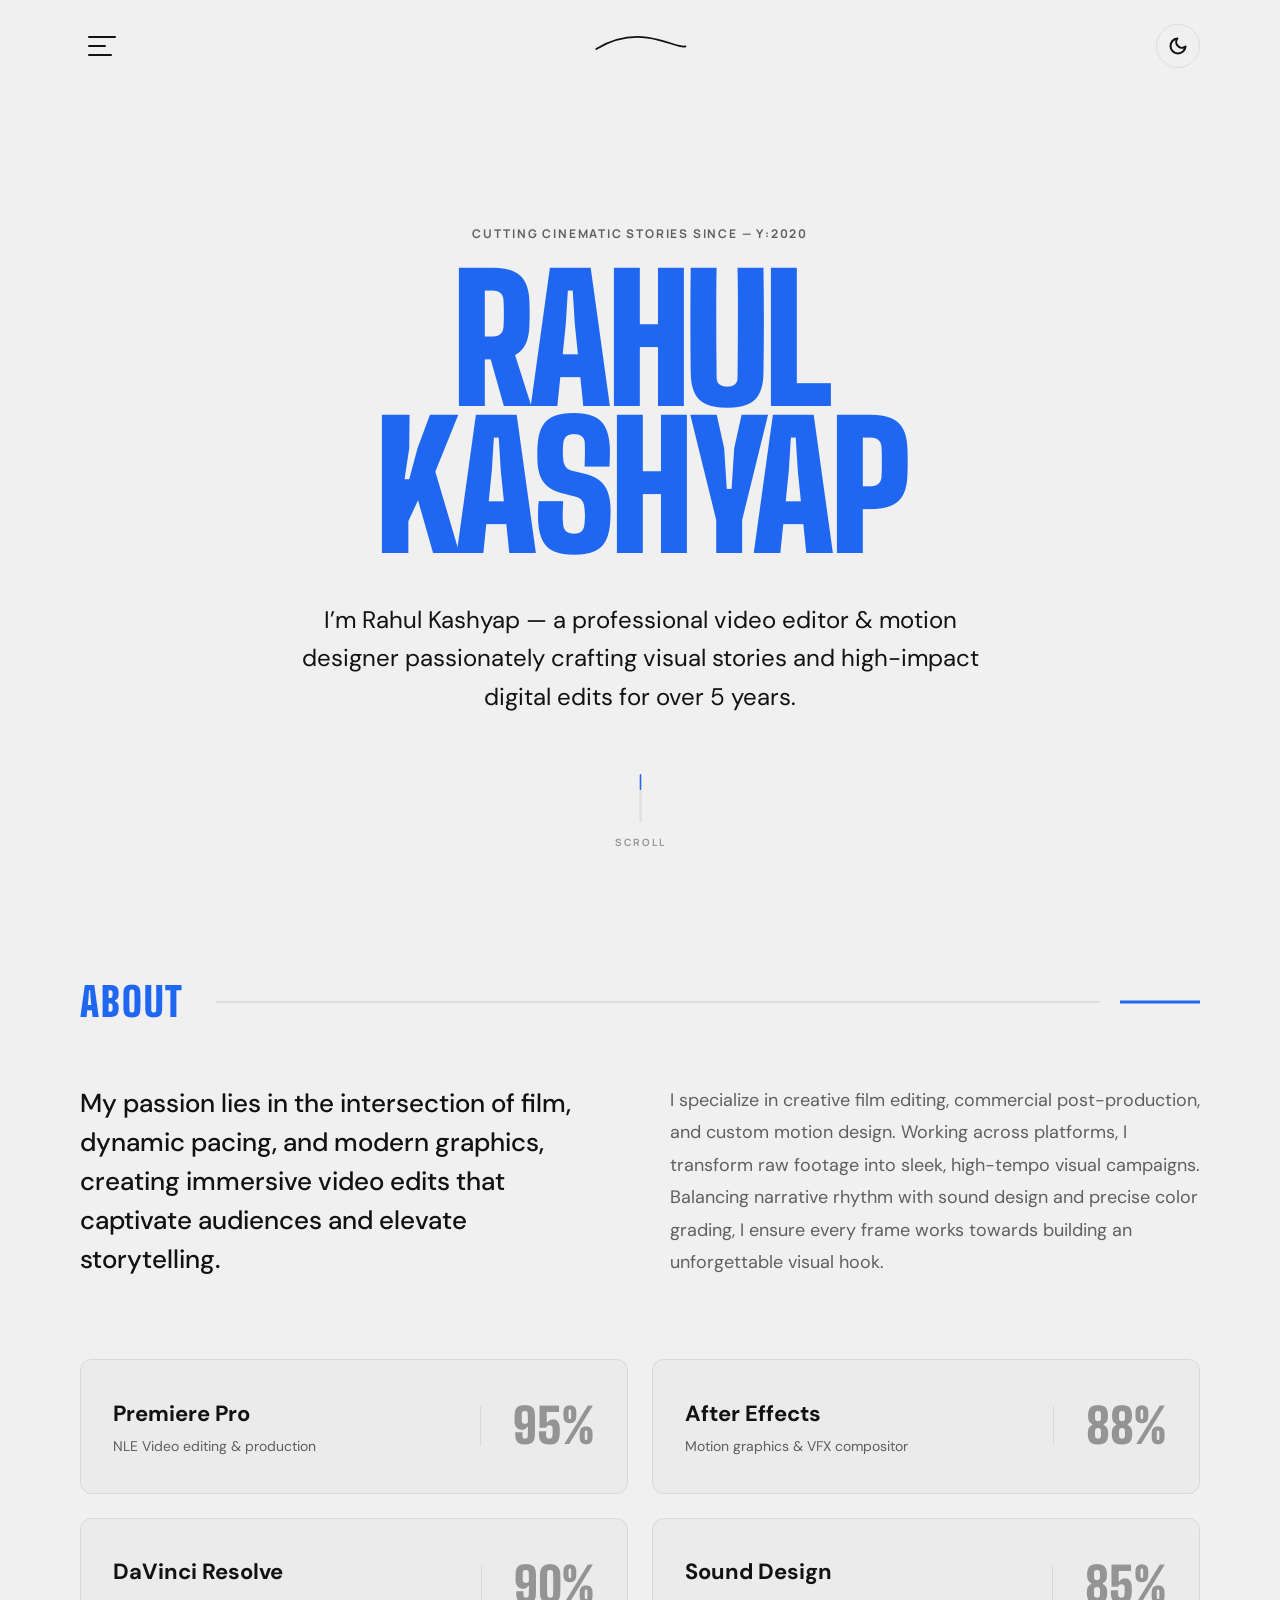
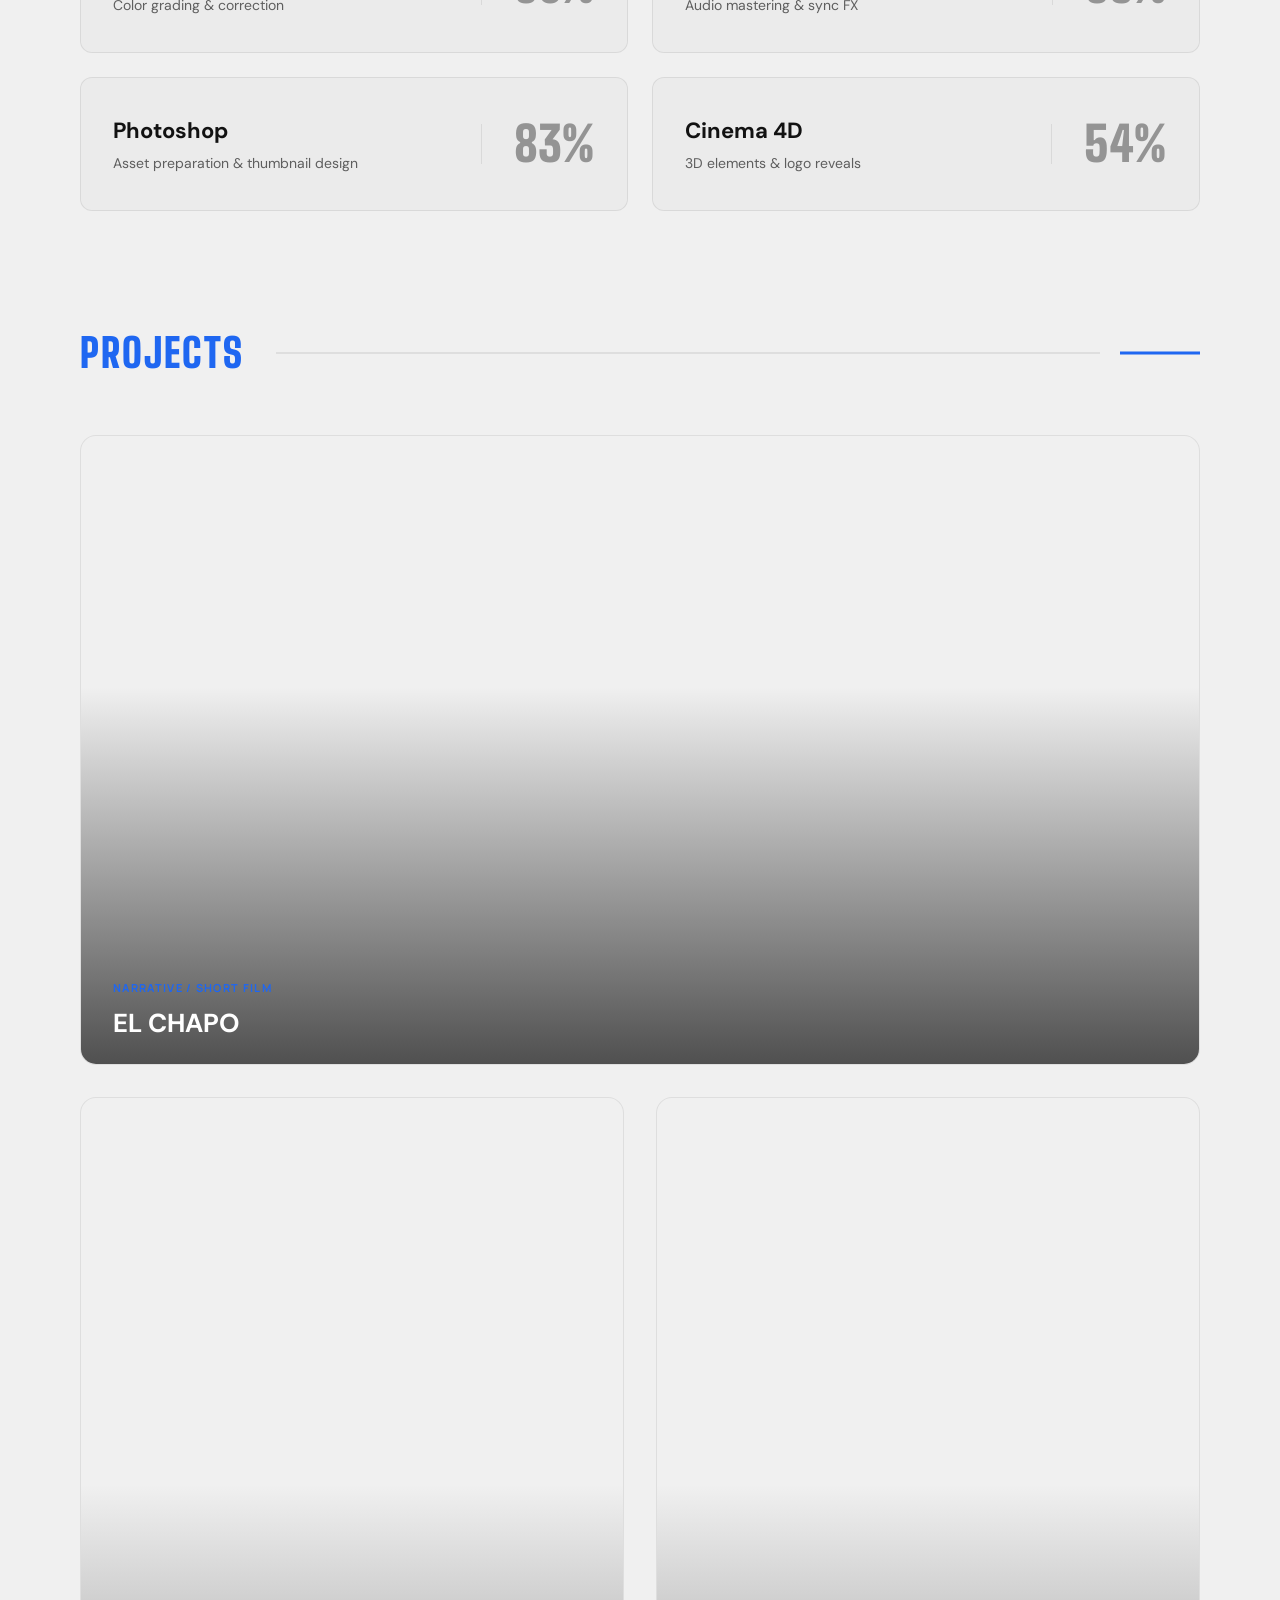
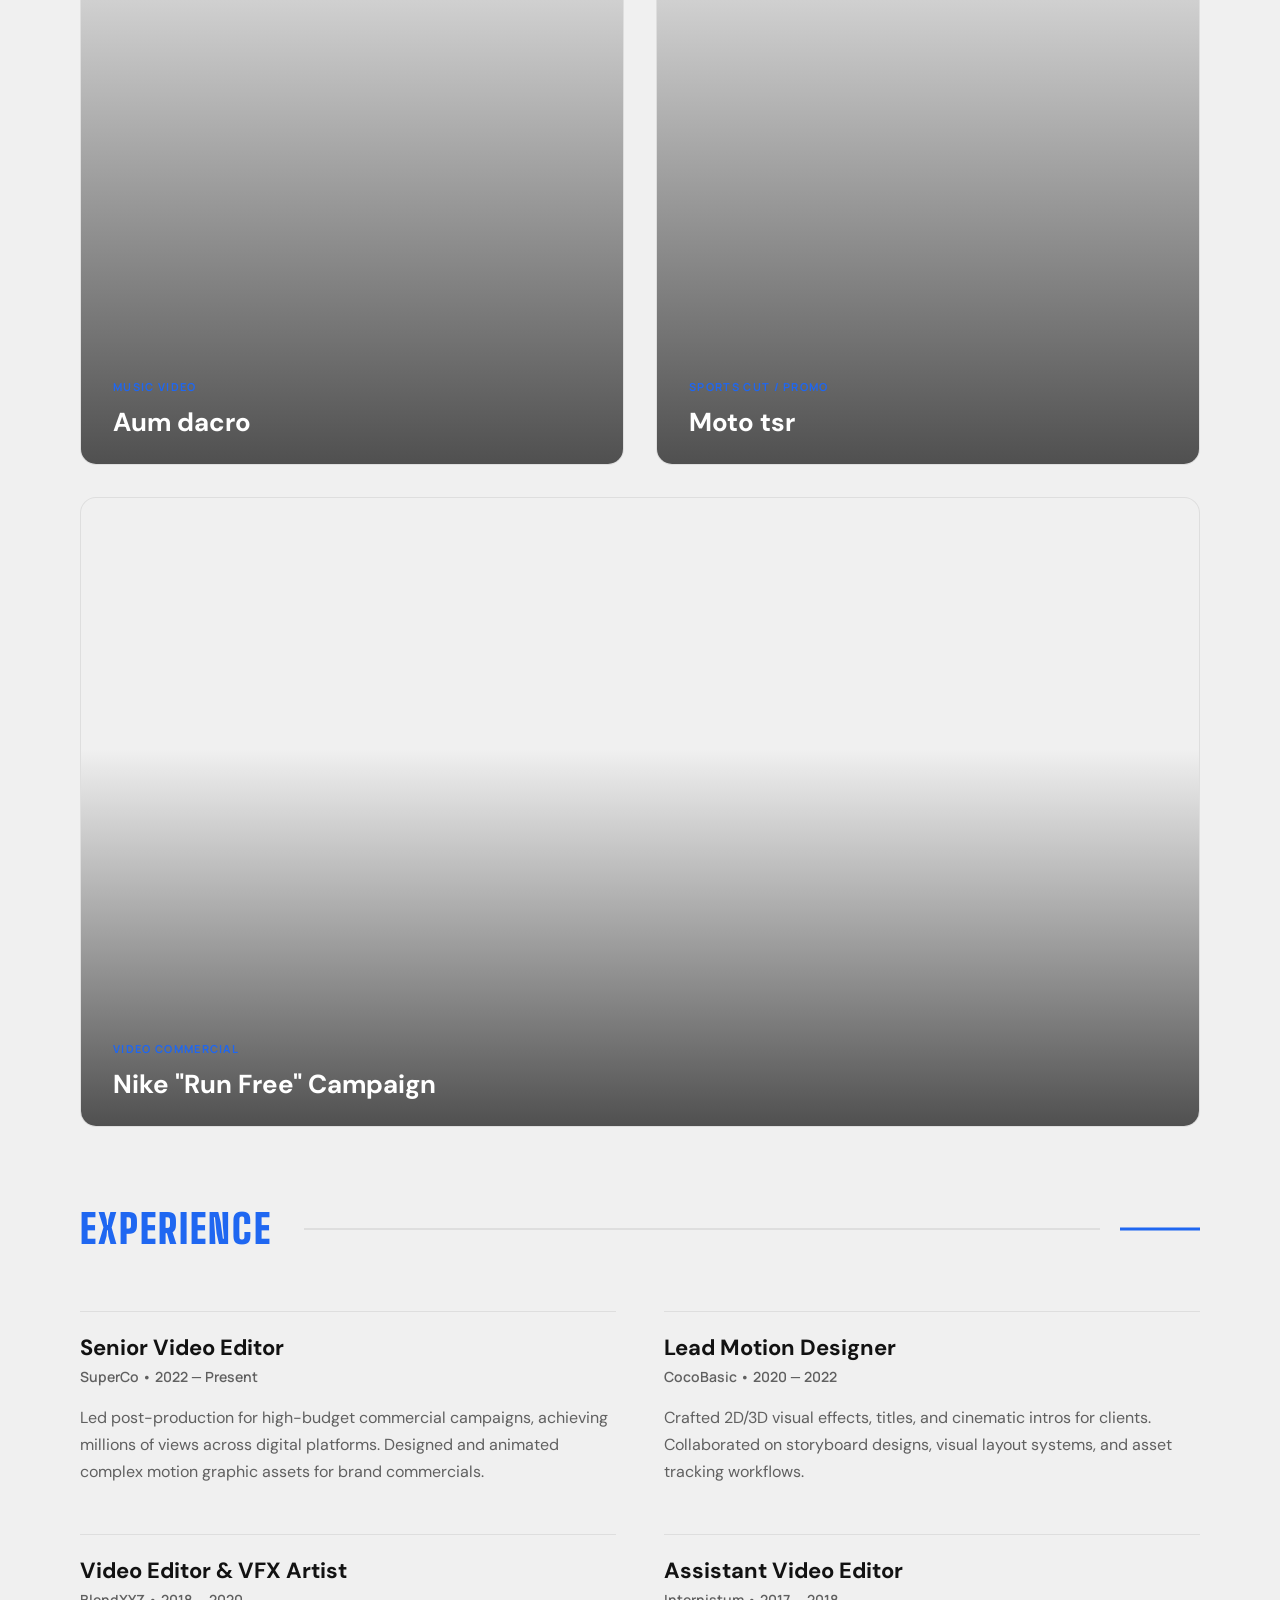
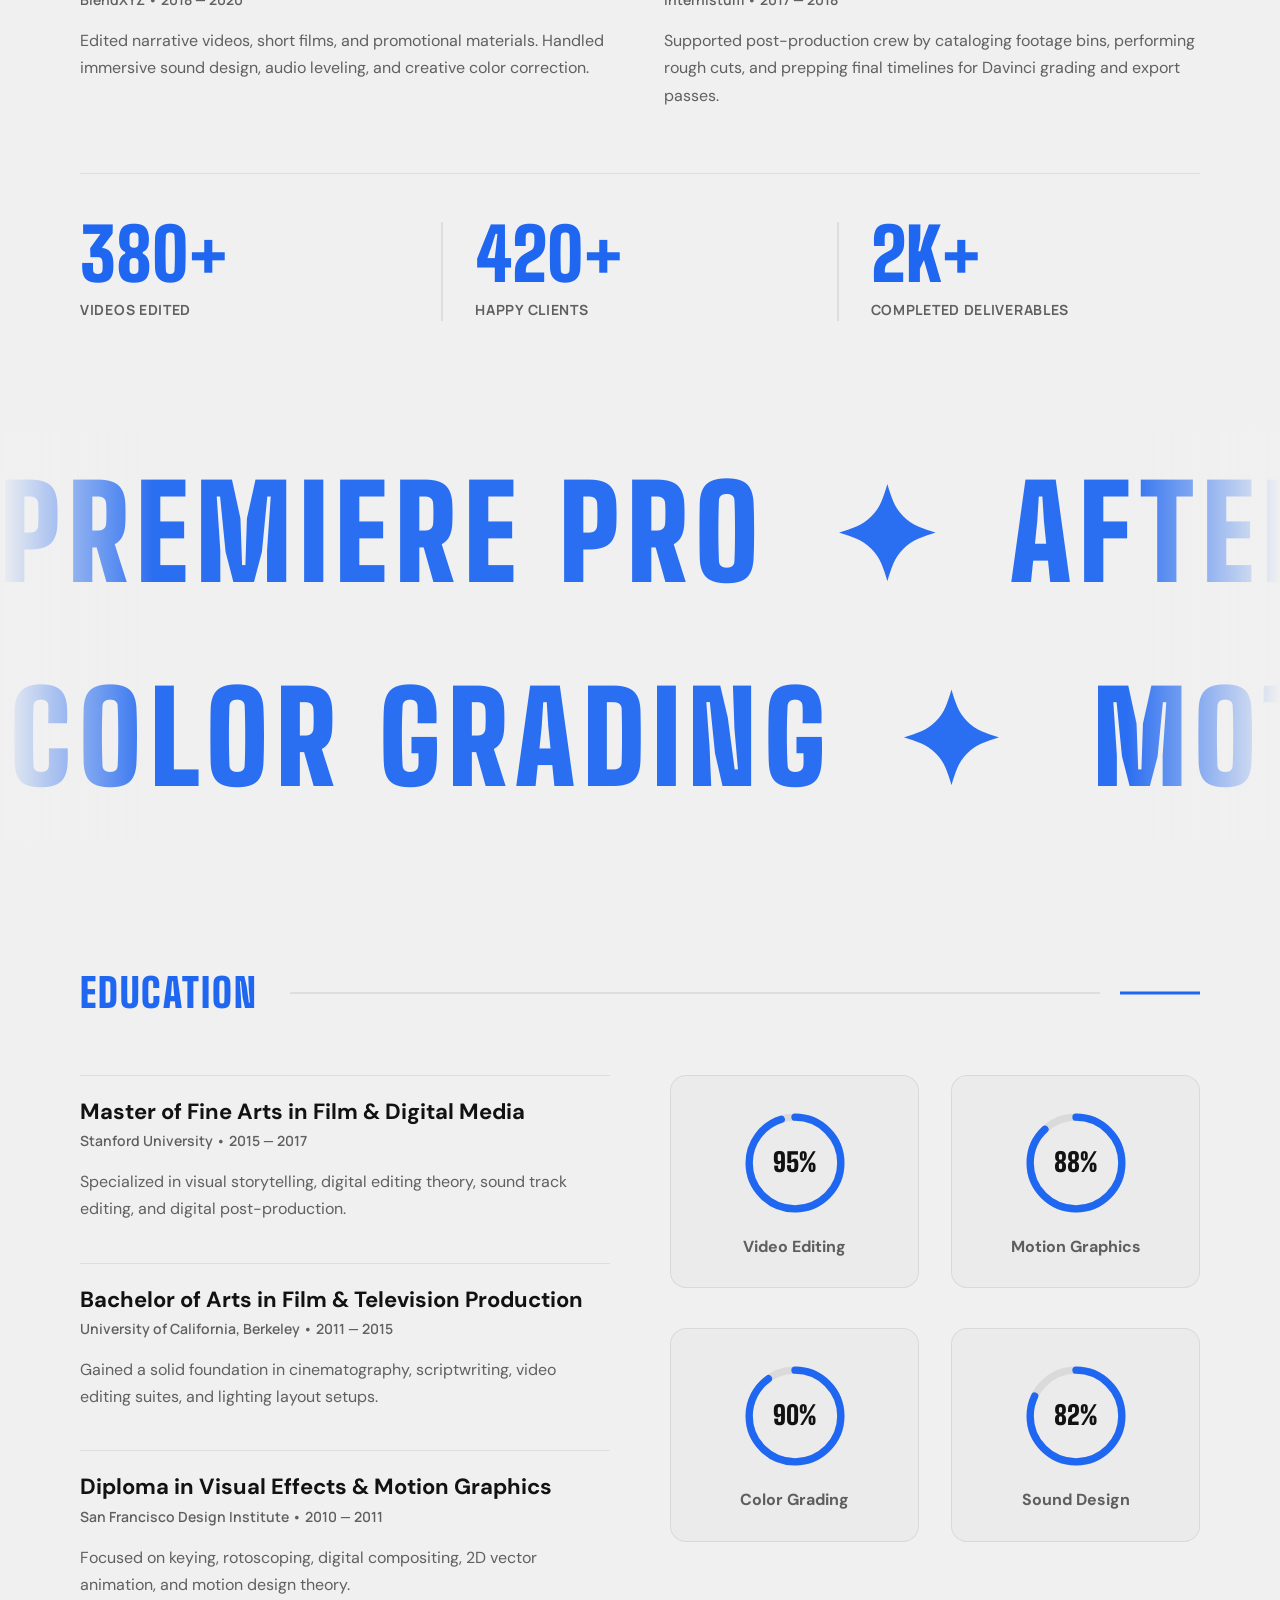
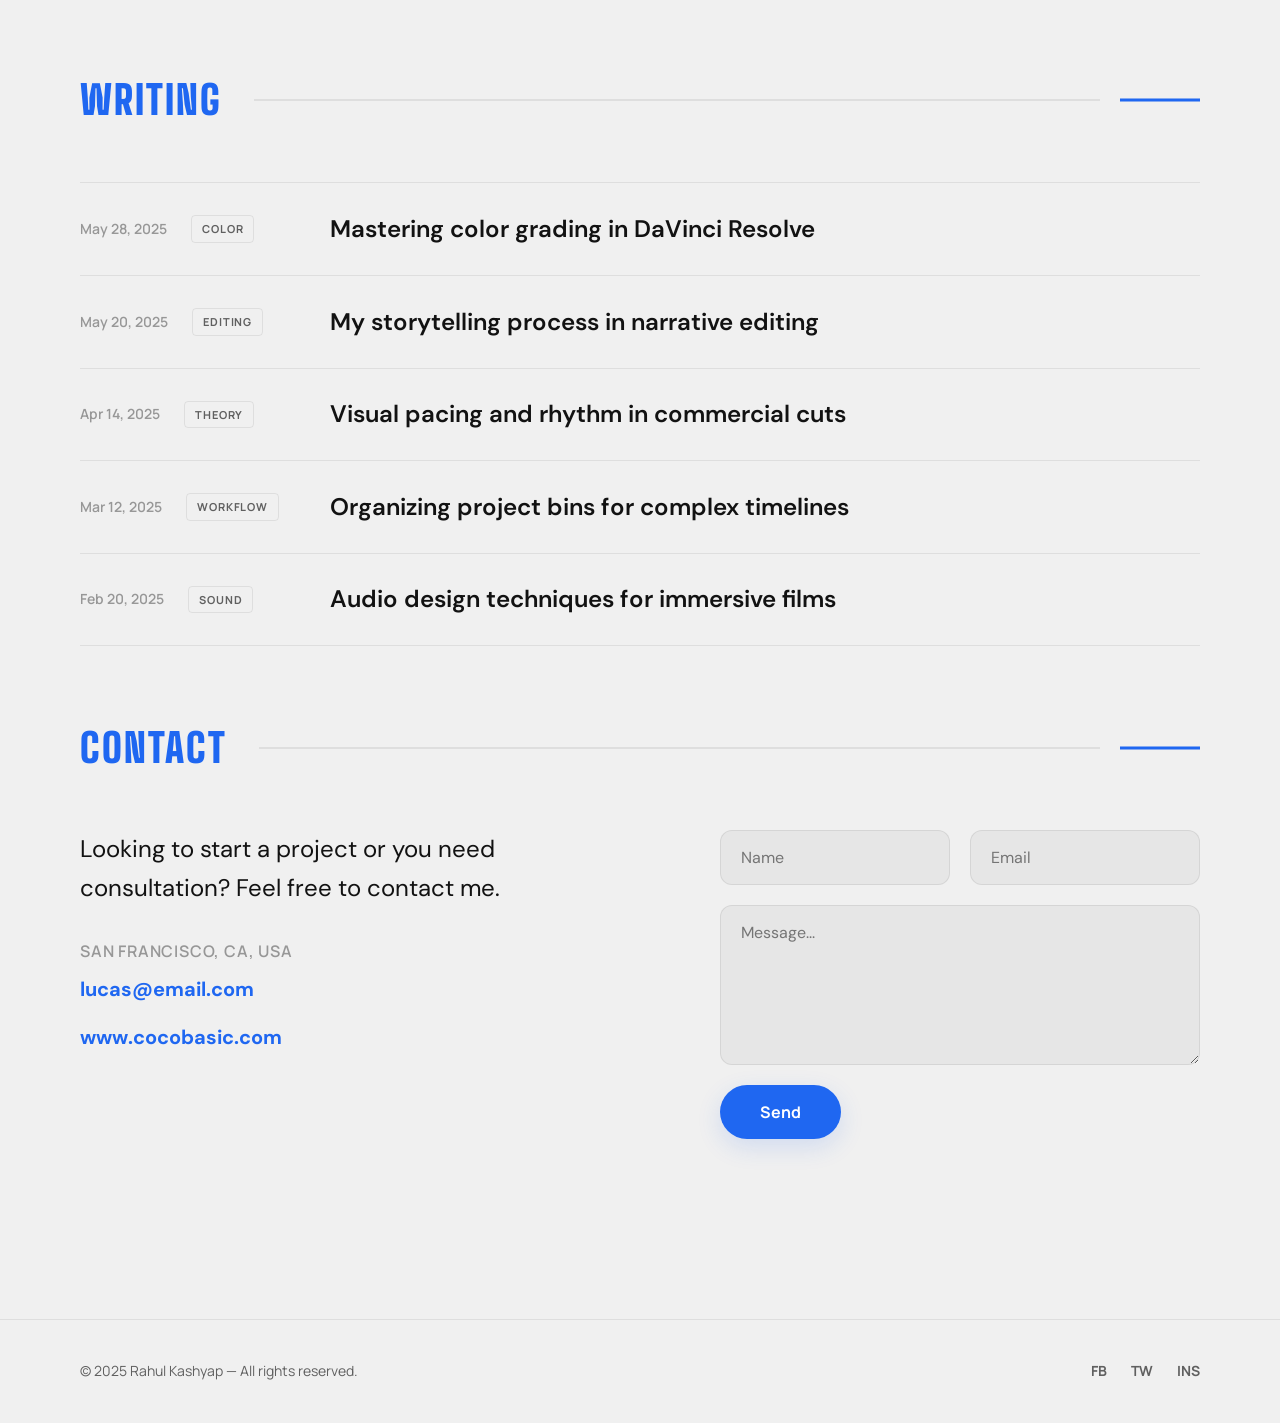
==== commit b18bc19a: "first commit" ====
--- a/index.html
+++ b/index.html
@@ -1,13 +1,16 @@
-<!doctype html>
+<!DOCTYPE html>
 <html lang="en">
-
 <head>
     <meta charset="utf-8">
     <meta name="viewport" content="width=device-width, initial-scale=1">
-    <title>Portfolio — Navbar Demo</title>
+    <title>Rahul Kashyap — Professional Video Editor & Motion Designer</title>
+    <meta name="description" content="Sleek, modern creative portfolio replica of Villo template, customized for Rahul Kashyap. Fully responsive with light & dark mode.">
+    <!-- Google Fonts -->
+    <link rel="preconnect" href="https://fonts.googleapis.com">
+    <link rel="preconnect" href="https://fonts.gstatic.com" crossorigin>
+    <link href="https://fonts.googleapis.com/css2?family=Big+Shoulders+Display:wght@700;900&family=DM+Sans:ital,opsz,wght@0,9..40,100..1000;1,9..40,100..1000&family=Manrope:wght@500;600;700;800&display=swap" rel="stylesheet">
     <link rel="stylesheet" href="styles.css">
 </head>
-
 <body>
     <!-- Header -->
     <header class="site-header">
@@ -18,330 +21,577 @@
                 <span></span>
             </button>
 
-            <div class="center-signature" aria-hidden>
-                <!-- simple signature svg -->
-                <svg width="96" height="28" viewBox="0 0 96 28" fill="none" xmlns="http://www.w3.org/2000/svg">
-                    <path d="M4 20c10-8 22-12 36-8s30 10 48 4" stroke="#bdbdbd" stroke-width="2" stroke-linecap="round"
-                        stroke-linejoin="round" opacity="0.9" />
+            <div class="center-signature" aria-hidden="true">
+                <!-- Sleek signature SVG / Logo -->
+                <svg width="120" height="32" viewBox="0 0 120 32" fill="none" xmlns="http://www.w3.org/2000/svg">
+                    <path d="M10 24C25 15 45 8 68 11C91 14 105 23 112 21" stroke="currentColor" stroke-width="2" stroke-linecap="round" stroke-linejoin="round" />
                 </svg>
             </div>
 
             <div class="controls">
-                <div class="toggle" role="switch" aria-checked="false" tabindex="0">
-                    <div class="knob"></div>
-                </div>
+                <button id="themeToggle" class="theme-toggle" aria-label="Toggle dark mode" aria-live="polite">
+                    <!-- Sun Icon -->
+                    <svg class="sun-icon" viewBox="0 0 24 24" fill="none" stroke="currentColor" stroke-width="2.5" stroke-linecap="round" stroke-linejoin="round">
+                        <circle cx="12" cy="12" r="5"></circle>
+                        <line x1="12" y1="1" x2="12" y2="3"></line>
+                        <line x1="12" y1="21" x2="12" y2="23"></line>
+                        <line x1="4.22" y1="4.22" x2="5.64" y2="5.64"></line>
+                        <line x1="18.36" y1="18.36" x2="19.78" y2="19.78"></line>
+                        <line x1="1" y1="12" x2="3" y2="12"></line>
+                        <line x1="21" y1="12" x2="23" y2="12"></line>
+                        <line x1="4.22" y1="19.22" x2="5.64" y2="17.78"></line>
+                        <line x1="18.36" y1="5.64" x2="19.78" y2="4.22"></line>
+                    </svg>
+                    <!-- Moon Icon -->
+                    <svg class="moon-icon" viewBox="0 0 24 24" fill="none" stroke="currentColor" stroke-width="2.5" stroke-linecap="round" stroke-linejoin="round">
+                        <path d="M21 12.79A9 9 0 1 1 11.21 3 7 7 0 0 0 21 12.79z"></path>
+                    </svg>
+                </button>
             </div>
         </div>
     </header>
 
-    <!-- Menu overlay -->
+    <!-- Menu Overlay -->
     <div id="menuOverlay" class="menu-overlay" aria-hidden="true">
         <div class="menu-left">
             <button id="closeBtn" class="close-square" aria-label="Close menu">
-                <span class="close-x">×</span>
+                <span class="close-x">&times;</span>
             </button>
 
             <nav class="main-nav" aria-label="Main navigation">
-                <a class="nav-link active" href="#">HOME</a>
-                <a class="nav-link" href="#about">ABOUT</a>
-                <a class="nav-link" href="#">PROJECTS</a>
-                <a class="nav-link" href="#experience">EXPERIENCE</a>
-                <a class="nav-link" href="#education">EDUCATION</a>
-                <a class="nav-link" href="#">WRITING</a>
-                <a class="nav-link" href="#contact">CONTACT</a>
+                <a class="nav-link active" href="index.html">HOME</a>
+                <a class="nav-link" href="about.html">ABOUT</a>
+                <a class="nav-link" href="projects.html">PROJECTS</a>
+                <a class="nav-link" href="experience.html">EXPERIENCE</a>
+                <a class="nav-link" href="education.html">EDUCATION</a>
+                <a class="nav-link" href="writing.html">WRITING</a>
+                <a class="nav-link" href="contact.html">CONTACT</a>
             </nav>
+
+            <div class="menu-socials">
+                <a href="#" target="_blank" rel="noopener">FB</a>
+                <a href="#" target="_blank" rel="noopener">TW</a>
+                <a href="#" target="_blank" rel="noopener">INS</a>
+            </div>
         </div>
-
         <div class="menu-backdrop" tabindex="-1" aria-hidden="true"></div>
     </div>
 
-    <!-- Demo page content -->
-    <main class="demo-hero">
-        <div class="container">
-            <p class="subcopy">CRAFTING DIGITAL GOODS SINCE — Y:2017</p>
-            <h1 class="demo-title">Rahul<br>Kashyap</h1>
-        </div>
-    </main>
-
-    <div class="container">
-        <p class="demo-description">I’m Rahul Kashyap — a video editor passionately creating digital
-            experiences and solutions for over 5 years
-        </p>
-
-        <!-- Scroll indicator -->
-        <div class="scroll-indicator" aria-hidden>
-            <div class="bar">
-                <div class="blue"></div>
-            </div>
-            <div class="scroll-text">SCROLL</div>
-        </div>
-    </div>
-    <!-- ABOUT SECTION -->
-    <section id="about" class="about-section container" aria-labelledby="about-title">
-        <div class="about-header">
-            <h2 id="about-title" class="about-title">ABOUT</h2>
-            <div class="about-line">
-                <div class="line-base"></div>
-                <div class="line-progress" aria-hidden></div>
-                <div class="line-arrow" aria-hidden>
-                    <svg width="26" height="18" viewBox="0 0 26 18" fill="none" xmlns="http://www.w3.org/2000/svg">
-                        <path d="M0 9h23M16 2l7 7-7 7" stroke="currentColor" stroke-width="2" stroke-linecap="round"
-                            stroke-linejoin="round" />
-                    </svg>
-                </div>
-            </div>
-        </div>
-
-        <div class="about-grid">
-            <div class="about-left">
-                <p>My passion lies in the intersection of art and technology, creating visually captivating interfaces
-                    and elevating overall user digital experiences.</p>
-            </div>
-
-            <div class="about-right">
-                <p>I hold a Bachelor of Technology in Computer Science from the esteemed Art University and a Master of
-                    Fine Arts in Interactive Design. This academic foundation has equipped me with a solid understanding
-                    of the principles that underpin effective interaction design, providing me with the knowledge to
-                    create designs that seamlessly blend aesthetics and functionality.</p>
-            </div>
-
-
-        </div>
-        <!-- Skill cards (two cards side-by-side) -->
-        <section class="skill-cards container" aria-label="Skills">
-            <div class="card-row">
+    <!-- Main Content -->
+    <main>
+        <!-- Hero Section -->
+        <section id="home" class="demo-hero">
+            <div class="container">
+                <p class="subcopy">CUTTING CINEMATIC STORIES SINCE &mdash; Y:2020</p>
+                <h1 class="demo-title">Rahul<br>Kashyap</h1>
+                <p class="demo-description">I’m Rahul Kashyap &mdash; a professional video editor & motion designer passionately crafting visual stories and high-impact digital edits for over 5 years.</p>
+                
+                <!-- Scroll Indicator -->
+                <div class="scroll-indicator" aria-hidden="true">
+                    <div class="bar">
+                        <div class="scroll-knob"></div>
+                    </div>
+                    <div class="scroll-text">SCROLL</div>
+                </div>
+            </div>
+        </section>
+
+        <!-- About Section -->
+        <section id="about" class="about-section container" aria-labelledby="about-title">
+            <a href="about.html" class="about-header" style="text-decoration: none;">
+                <h2 id="about-title" class="about-title">ABOUT</h2>
+                <div class="about-line">
+                    <div class="line-base"></div>
+                    <div class="line-progress" aria-hidden="true"></div>
+                    <div class="line-arrow" aria-hidden="true">
+                        <svg width="10" height="16" viewBox="0 0 10 16" fill="none" xmlns="http://www.w3.org/2000/svg">
+                            <path d="M1.5 1.5L8 8L1.5 14.5" stroke="currentColor" stroke-width="2.5" stroke-linecap="round" stroke-linejoin="round"/>
+                        </svg>
+                    </div>
+                </div>
+            </a>
+
+            <div class="about-grid">
+                <div class="about-left">
+                    <p>My passion lies in the intersection of film, dynamic pacing, and modern graphics, creating immersive video edits that captivate audiences and elevate storytelling.</p>
+                </div>
+                <div class="about-right">
+                    <p>I specialize in creative film editing, commercial post-production, and custom motion design. Working across platforms, I transform raw footage into sleek, high-tempo visual campaigns. Balancing narrative rhythm with sound design and precise color grading, I ensure every frame works towards building an unforgettable visual hook.</p>
+                </div>
+            </div>
+
+            <!-- Skill Cards Grid (6 cards) -->
+            <div class="skill-cards-grid">
                 <article class="skill-card">
                     <div class="skill-left">
-                        <div class="skill-title">Framer</div>
-                        <div class="skill-sub">No code website builder tool</div>
-                    </div>
-                    <div class="skill-divider" aria-hidden></div>
+                        <div class="skill-title">Premiere Pro</div>
+                        <div class="skill-sub">NLE Video editing & production</div>
+                    </div>
+                    <div class="skill-divider" aria-hidden="true"></div>
                     <div class="skill-right">
-                        <div class="skill-percent">92%</div>
+                        <div class="skill-percent">95%</div>
+                    </div>
+                </article>
+
+                <article class="skill-card">
+                    <div class="skill-left">
+                        <div class="skill-title">After Effects</div>
+                        <div class="skill-sub">Motion graphics & VFX compositor</div>
+                    </div>
+                    <div class="skill-divider" aria-hidden="true"></div>
+                    <div class="skill-right">
+                        <div class="skill-percent">88%</div>
+                    </div>
+                </article>
+
+                <article class="skill-card">
+                    <div class="skill-left">
+                        <div class="skill-title">DaVinci Resolve</div>
+                        <div class="skill-sub">Color grading & correction</div>
+                    </div>
+                    <div class="skill-divider" aria-hidden="true"></div>
+                    <div class="skill-right">
+                        <div class="skill-percent">90%</div>
+                    </div>
+                </article>
+
+                <article class="skill-card">
+                    <div class="skill-left">
+                        <div class="skill-title">Sound Design</div>
+                        <div class="skill-sub">Audio mastering & sync FX</div>
+                    </div>
+                    <div class="skill-divider" aria-hidden="true"></div>
+                    <div class="skill-right">
+                        <div class="skill-percent">85%</div>
                     </div>
                 </article>
 
                 <article class="skill-card">
                     <div class="skill-left">
                         <div class="skill-title">Photoshop</div>
-                        <div class="skill-sub">Professional image editor</div>
-                    </div>
-                    <div class="skill-divider" aria-hidden></div>
+                        <div class="skill-sub">Asset preparation & thumbnail design</div>
+                    </div>
+                    <div class="skill-divider" aria-hidden="true"></div>
                     <div class="skill-right">
-                        <div class="skill-percent">74%</div>
-                    </div>
-                </article>
-            </div>
-        </section>
-    </section>
-
-    <!-- PROJECTS SECTION -->
-    <section id="projects" class="projects-section container" aria-labelledby="projects-title">
-        <div class="about-header">
-            <h2 id="projects-title" class="about-title">PROJECTS</h2>
-            <div class="about-line">
-                <div class="line-base"></div>
-                <div class="line-progress" aria-hidden></div>
-            </div>
-        </div>
-
-        <div class="project-grid">
-            <a href="#" class="project-card"
-                style="background-image:url('https://images.unsplash.com/photo-1496307042754-b4aa456c4a2d?w=1600&q=80&auto=format&fit=crop');">
-                <div class="project-overlay">
-                    <div class="project-title">Logo Design</div>
+                        <div class="skill-percent">83%</div>
+                    </div>
+                </article>
+
+                <article class="skill-card">
+                    <div class="skill-left">
+                        <div class="skill-title">Cinema 4D</div>
+                        <div class="skill-sub">3D elements & logo reveals</div>
+                    </div>
+                    <div class="skill-divider" aria-hidden="true"></div>
+                    <div class="skill-right">
+                        <div class="skill-percent">54%</div>
+                    </div>
+                </article>
+            </div>
+        </section>
+
+        <!-- Projects Section -->
+        <section id="projects" class="projects-section container" aria-labelledby="projects-title">
+            <a href="projects.html" class="about-header" style="text-decoration: none;">
+                <h2 id="projects-title" class="about-title">PROJECTS</h2>
+                <div class="about-line">
+                    <div class="line-base"></div>
+                    <div class="line-progress" aria-hidden="true"></div>
+                    <div class="line-arrow" aria-hidden="true">
+                        <svg width="10" height="16" viewBox="0 0 10 16" fill="none" xmlns="http://www.w3.org/2000/svg">
+                            <path d="M1.5 1.5L8 8L1.5 14.5" stroke="currentColor" stroke-width="2.5" stroke-linecap="round" stroke-linejoin="round"/>
+                        </svg>
+                    </div>
                 </div>
             </a>
 
-            <a href="#" class="project-card"
-                style="background-image:url('https://images.unsplash.com/photo-1515879218367-8466d910aaa4?w=1600&q=80&auto=format&fit=crop');">
-                <div class="project-overlay">
-                    <div class="project-title">Brand Identity</div>
+            <div class="project-grid">
+                <a href="projects.html" class="project-card landscape" style="background-image:url('https://images.unsplash.com/photo-1536440136628-849c177e76a1?w=800&q=80');">
+                    <video class="project-video" src="EL CHAPO.mp4" loop muted playsinline preload="none"></video>
+                    <div class="play-btn" aria-label="Play video">
+                        <svg class="play-icon" width="20" height="20" viewBox="0 0 24 24" fill="currentColor" xmlns="http://www.w3.org/2000/svg">
+                            <path d="M8 5V19L19 12L8 5Z" />
+                        </svg>
+                        <svg class="pause-icon" width="20" height="20" viewBox="0 0 24 24" fill="currentColor" xmlns="http://www.w3.org/2000/svg" style="display: none;">
+                            <path d="M6 19H10V5H6V19ZM14 5V19H18V5H14Z" />
+                        </svg>
+                    </div>
+                    <div class="project-overlay">
+                        <div class="project-title-badge">
+                            <span class="project-cat">NARRATIVE / SHORT FILM</span>
+                            <span class="project-name">EL CHAPO</span>
+                        </div>
+                    </div>
+                </a>
+
+                <a href="projects.html" class="project-card portrait" style="background-image:url('https://images.unsplash.com/photo-1518709268805-4e9042af9f23?w=800&q=80');">
+                    <video class="project-video" src="Aum Dacro.mp4" loop muted playsinline preload="none"></video>
+                    <div class="play-btn" aria-label="Play video">
+                        <svg class="play-icon" width="20" height="20" viewBox="0 0 24 24" fill="currentColor" xmlns="http://www.w3.org/2000/svg">
+                            <path d="M8 5V19L19 12L8 5Z" />
+                        </svg>
+                        <svg class="pause-icon" width="20" height="20" viewBox="0 0 24 24" fill="currentColor" xmlns="http://www.w3.org/2000/svg" style="display: none;">
+                            <path d="M6 19H10V5H6V19ZM14 5V19H18V5H14Z" />
+                        </svg>
+                    </div>
+                    <div class="project-overlay">
+                        <div class="project-title-badge">
+                            <span class="project-cat">MUSIC VIDEO</span>
+                            <span class="project-name">Aum dacro</span>
+                        </div>
+                    </div>
+                </a>
+
+                <a href="projects.html" class="project-card portrait" style="background-image:url('https://images.unsplash.com/photo-1558981806-ec527fa84c39?w=800&q=80');">
+                    <video class="project-video" src="moto tsr.mp4" loop muted playsinline preload="none"></video>
+                    <div class="play-btn" aria-label="Play video">
+                        <svg class="play-icon" width="20" height="20" viewBox="0 0 24 24" fill="currentColor" xmlns="http://www.w3.org/2000/svg">
+                            <path d="M8 5V19L19 12L8 5Z" />
+                        </svg>
+                        <svg class="pause-icon" width="20" height="20" viewBox="0 0 24 24" fill="currentColor" xmlns="http://www.w3.org/2000/svg" style="display: none;">
+                            <path d="M6 19H10V5H6V19ZM14 5V19H18V5H14Z" />
+                        </svg>
+                    </div>
+                    <div class="project-overlay">
+                        <div class="project-title-badge">
+                            <span class="project-cat">SPORTS CUT / PROMO</span>
+                            <span class="project-name">Moto tsr</span>
+                        </div>
+                    </div>
+                </a>
+
+                <a href="projects.html" class="project-card landscape" style="background-image:url('https://images.unsplash.com/photo-1496307042754-b4aa456c4a2d?w=800&q=80');">
+                    <video class="project-video" src="EL CHAPO.mp4" loop muted playsinline preload="none"></video>
+                    <div class="play-btn" aria-label="Play video">
+                        <svg class="play-icon" width="20" height="20" viewBox="0 0 24 24" fill="currentColor" xmlns="http://www.w3.org/2000/svg">
+                            <path d="M8 5V19L19 12L8 5Z" />
+                        </svg>
+                        <svg class="pause-icon" width="20" height="20" viewBox="0 0 24 24" fill="currentColor" xmlns="http://www.w3.org/2000/svg" style="display: none;">
+                            <path d="M6 19H10V5H6V19ZM14 5V19H18V5H14Z" />
+                        </svg>
+                    </div>
+                    <div class="project-overlay">
+                        <div class="project-title-badge">
+                            <span class="project-cat">VIDEO COMMERCIAL</span>
+                            <span class="project-name">Nike "Run Free" Campaign</span>
+                        </div>
+                    </div>
+                </a>
+            </div>
+        </section>
+
+        <!-- Experience Section -->
+        <section id="experience" class="experience-section container" aria-labelledby="experience-title">
+            <a href="experience.html" class="about-header" style="text-decoration: none;">
+                <h2 id="experience-title" class="about-title">EXPERIENCE</h2>
+                <div class="about-line">
+                    <div class="line-base"></div>
+                    <div class="line-progress" aria-hidden="true"></div>
+                    <div class="line-arrow" aria-hidden="true">
+                        <svg width="10" height="16" viewBox="0 0 10 16" fill="none" xmlns="http://www.w3.org/2000/svg">
+                            <path d="M1.5 1.5L8 8L1.5 14.5" stroke="currentColor" stroke-width="2.5" stroke-linecap="round" stroke-linejoin="round"/>
+                        </svg>
+                    </div>
                 </div>
             </a>
-            <a href="#" class="project-card"
-                style="background-image:url('https://images.unsplash.com/photo-1515879218367-8466d910aaa4?w=1600&q=80&auto=format&fit=crop');">
-                <div class="project-overlay">
-                    <div class="project-title">Brand Identity</div>
+
+            <div class="experience-grid">
+                <div class="exp-card">
+                    <h3>Senior Video Editor</h3>
+                    <div class="muted">SuperCo &bull; 2022 &mdash; Present</div>
+                    <p>Led post-production for high-budget commercial campaigns, achieving millions of views across digital platforms. Designed and animated complex motion graphic assets for brand commercials.</p>
+                </div>
+
+                <div class="exp-card">
+                    <h3>Lead Motion Designer</h3>
+                    <div class="muted">CocoBasic &bull; 2020 &mdash; 2022</div>
+                    <p>Crafted 2D/3D visual effects, titles, and cinematic intros for clients. Collaborated on storyboard designs, visual layout systems, and asset tracking workflows.</p>
+                </div>
+
+                <div class="exp-card">
+                    <h3>Video Editor & VFX Artist</h3>
+                    <div class="muted">BlendXYZ &bull; 2018 &mdash; 2020</div>
+                    <p>Edited narrative videos, short films, and promotional materials. Handled immersive sound design, audio leveling, and creative color correction.</p>
+                </div>
+
+                <div class="exp-card">
+                    <h3>Assistant Video Editor</h3>
+                    <div class="muted">Internistum &bull; 2017 &mdash; 2018</div>
+                    <p>Supported post-production crew by cataloging footage bins, performing rough cuts, and prepping final timelines for Davinci grading and export passes.</p>
+                </div>
+            </div>
+
+            <div class="counters-grid">
+                <div class="counter">
+                    <div class="counter-num">380+</div>
+                    <div class="counter-label">Videos Edited</div>
+                </div>
+                <div class="counter">
+                    <div class="counter-num">420+</div>
+                    <div class="counter-label">Happy Clients</div>
+                </div>
+                <div class="counter">
+                    <div class="counter-num">2K+</div>
+                    <div class="counter-label">Completed Deliverables</div>
+                </div>
+            </div>
+        </section>
+
+        <!-- Infinite Marquee Section -->
+        <section id="skills-marquee" class="marquee-section" aria-label="Skills Marquee">
+            <div class="marquee-wrap">
+                <div class="marquee-track" data-speed="60">
+                    <span class="marquee-item">PREMIERE PRO</span>
+                    <span class="marquee-item">AFTER EFFECTS</span>
+                    <span class="marquee-item">DAVINCI RESOLVE</span>
+                    <span class="marquee-item">SOUND DESIGN</span>
+                    <span class="marquee-item">CINEMA 4D</span>
+                </div>
+            </div>
+            <div class="marquee-wrap reverse">
+                <div class="marquee-track reverse" data-speed="60">
+                    <span class="marquee-item">COLOR GRADING</span>
+                    <span class="marquee-item">MOTION DESIGN</span>
+                    <span class="marquee-item">VIDEO PRODUCTION</span>
+                    <span class="marquee-item">VFX COMPOSITING</span>
+                </div>
+            </div>
+        </section>
+
+        <!-- Education & Circular Skills Section -->
+        <section id="education" class="education-section container" aria-labelledby="education-title">
+            <a href="education.html" class="about-header" style="text-decoration: none;">
+                <h2 id="education-title" class="about-title">EDUCATION</h2>
+                <div class="about-line">
+                    <div class="line-base"></div>
+                    <div class="line-progress" aria-hidden="true"></div>
+                    <div class="line-arrow" aria-hidden="true">
+                        <svg width="10" height="16" viewBox="0 0 10 16" fill="none" xmlns="http://www.w3.org/2000/svg">
+                            <path d="M1.5 1.5L8 8L1.5 14.5" stroke="currentColor" stroke-width="2.5" stroke-linecap="round" stroke-linejoin="round"/>
+                        </svg>
+                    </div>
                 </div>
             </a>
-            <a href="#" class="project-card"
-                style="background-image:url('https://images.unsplash.com/photo-1515879218367-8466d910aaa4?w=1600&q=80&auto=format&fit=crop');">
-                <div class="project-overlay">
-                    <div class="project-title">Brand Identity</div>
+
+            <div class="education-grid-wrapper">
+                <div class="education-timeline">
+                    <div class="edu-card">
+                        <h3>Master of Fine Arts in Film & Digital Media</h3>
+                        <div class="muted">Stanford University &bull; 2015 &mdash; 2017</div>
+                        <p>Specialized in visual storytelling, digital editing theory, sound track editing, and digital post-production.</p>
+                    </div>
+
+                    <div class="edu-card">
+                        <h3>Bachelor of Arts in Film & Television Production</h3>
+                        <div class="muted">University of California, Berkeley &bull; 2011 &mdash; 2015</div>
+                        <p>Gained a solid foundation in cinematography, scriptwriting, video editing suites, and lighting layout setups.</p>
+                    </div>
+
+                    <div class="edu-card">
+                        <h3>Diploma in Visual Effects & Motion Graphics</h3>
+                        <div class="muted">San Francisco Design Institute &bull; 2010 &mdash; 2011</div>
+                        <p>Focused on keying, rotoscoping, digital compositing, 2D vector animation, and motion design theory.</p>
+                    </div>
+                </div>
+
+                <div class="circular-skills-panel">
+                    <div class="circular-skill-card">
+                        <div class="svg-container">
+                            <svg class="radial-progress-bar" viewBox="0 0 120 120">
+                                <circle class="circle-bg" cx="60" cy="60" r="50"></circle>
+                                <circle class="circle-fg" cx="60" cy="60" r="50" data-pct="95"></circle>
+                            </svg>
+                            <span class="skill-value">95%</span>
+                        </div>
+                        <div class="skill-info">
+                            <h4>Video Editing</h4>
+                        </div>
+                    </div>
+
+                    <div class="circular-skill-card">
+                        <div class="svg-container">
+                            <svg class="radial-progress-bar" viewBox="0 0 120 120">
+                                <circle class="circle-bg" cx="60" cy="60" r="50"></circle>
+                                <circle class="circle-fg" cx="60" cy="60" r="50" data-pct="88"></circle>
+                            </svg>
+                            <span class="skill-value">88%</span>
+                        </div>
+                        <div class="skill-info">
+                            <h4>Motion Graphics</h4>
+                        </div>
+                    </div>
+
+                    <div class="circular-skill-card">
+                        <div class="svg-container">
+                            <svg class="radial-progress-bar" viewBox="0 0 120 120">
+                                <circle class="circle-bg" cx="60" cy="60" r="50"></circle>
+                                <circle class="circle-fg" cx="60" cy="60" r="50" data-pct="90"></circle>
+                            </svg>
+                            <span class="skill-value">90%</span>
+                        </div>
+                        <div class="skill-info">
+                            <h4>Color Grading</h4>
+                        </div>
+                    </div>
+
+                    <div class="circular-skill-card">
+                        <div class="svg-container">
+                            <svg class="radial-progress-bar" viewBox="0 0 120 120">
+                                <circle class="circle-bg" cx="60" cy="60" r="50"></circle>
+                                <circle class="circle-fg" cx="60" cy="60" r="50" data-pct="82"></circle>
+                            </svg>
+                            <span class="skill-value">82%</span>
+                        </div>
+                        <div class="skill-info">
+                            <h4>Sound Design</h4>
+                        </div>
+                    </div>
+                </div>
+            </div>
+        </section>
+
+        <!-- Writing Section -->
+        <section id="writing" class="writing-section container" aria-labelledby="writing-title">
+            <a href="writing.html" class="about-header" style="text-decoration: none;">
+                <h2 id="writing-title" class="about-title">WRITING</h2>
+                <div class="about-line">
+                    <div class="line-base"></div>
+                    <div class="line-progress" aria-hidden="true"></div>
+                    <div class="line-arrow" aria-hidden="true">
+                        <svg width="10" height="16" viewBox="0 0 10 16" fill="none" xmlns="http://www.w3.org/2000/svg">
+                            <path d="M1.5 1.5L8 8L1.5 14.5" stroke="currentColor" stroke-width="2.5" stroke-linecap="round" stroke-linejoin="round"/>
+                        </svg>
+                    </div>
                 </div>
             </a>
-        </div>
-    </section>
-
-    <!-- EXPERIENCE SECTION -->
-    <section id="experience" class="experience-section container" aria-labelledby="experience-title">
-        <div class="about-header">
-            <h2 id="experience-title" class="about-title">EXPERIENCE</h2>
-            <div class="about-line">
-                <div class="line-base"></div>
-                <div class="line-progress" aria-hidden></div>
-            </div>
-        </div>
-
-        <div class="experience-grid">
-            <div class="exp-card">
-                <h3>Senior UX/UI Designer</h3>
-                <div class="muted">SuperCo <br> 2019 — Present</div>
-                <p>Led the redesign of the flagship mobile application, resulting in an increase in user retention
-                    within six months. Implemented a streamlined user onboarding process, reducing user drop-offs.</p>
-            </div>
-
-            <div class="exp-card">
-                <h3>UI/UX Designer</h3>
-                <div class="muted">BlendXYZ <br> 2016 — 2017</div>
-                <p>Collaborated with the development team to implement a responsive design approach, improving the
-                    mobile user experience and increasing app engagement.</p>
-            </div>
-
-            <div class="exp-card">
-                <h3>Lead Product Designer</h3>
-                <div class="muted">CocoBasic <br> 2017 — 2019</div>
-                <p>Designed and implemented creative solutions such as wellness apps and high-traffic e-commerce
-                    websites, improving conversions and client satisfaction.</p>
-            </div>
-
-            <div class="exp-card">
-                <h3>Junior Designer</h3>
-                <div class="muted">Internistum <br> 2015 — 2016</div>
-                <p>Internship and starting position in the creative team, focused on creating wireframes, styleguides,
-                    presentations and prototypes for web and mobile applications.</p>
-            </div>
-        </div>
-
-        <div class="counters-grid">
-            <div class="counter">
-                <div class="counter-num">380+</div>
-                <div class="counter-label">Projects Completed</div>
-            </div>
-            <div class="counter">
-                <div class="counter-num">420+</div>
-                <div class="counter-label">Satisfied Clients</div>
-            </div>
-            <div class="counter">
-                <div class="counter-num">2K+</div>
-                <div class="counter-label">Positive Reviews</div>
-            </div>
-        </div>
-
-    </section>
-
-    <!-- INFINITE MARQUEE SECTION -->
-    <section id="skills-marquee" class="marquee-section" aria-label="Skills marquee">
-        <div class="marquee-wrap">
-            <div class="marquee-track" aria-hidden="false">
-                <span class="marquee-item">PHOTOSHOP</span>
-                <span class="marquee-item">FIGMA</span>
-                <span class="marquee-item">ILLUSTRATOR</span>
-                <span class="marquee-item">FRAMER</span>
-                <span class="marquee-item">PHOTOSHOP</span>
-                <span class="marquee-item">FIGMA</span>
-            </div>
-        </div>
-
-        <div class="marquee-wrap reverse">
-            <div class="marquee-track reverse" aria-hidden="false">
-                <span class="marquee-item">FRAMER</span>
-                <span class="marquee-item">PHOTOSHOP</span>
-                <span class="marquee-item">FIGMA</span>
-                <span class="marquee-item">ILLUSTRATOR</span>
-                <span class="marquee-item">FRAMER</span>
-                <span class="marquee-item">PHOTOSHOP</span>
-            </div>
-        </div>
-    </section>
-
-    <!-- EDUCATION SECTION -->
-    <section id="education" class="education-section container" aria-labelledby="education-title">
-        <div class="about-header">
-            <h2 id="education-title" class="about-title">EDUCATION</h2>
-            <div class="about-line">
-                <div class="line-base"></div>
-                <div class="line-progress" aria-hidden></div>
-            </div>
-        </div>
-
-        <div class="education-grid">
-            <div class="edu-card">
-                <h3>Master of Arts in Interaction Design</h3>
-                <div class="muted">Stanford University • 2012 — 2014</div>
-                <p>Specialized in user research, interaction design, user interface, digital and graphic design.</p>
-            </div>
-
-            <div class="edu-card">
-                <h3>Bachelor of Science in Computer Science</h3>
-                <div class="muted">University of California, Berkeley • 2008 — 2012</div>
-                <p>Gained a solid foundation in software development overall. Focused on building mobile applications.
-                </p>
-            </div>
-
-            <div class="edu-card">
-                <h3>Diploma in Graphic Design</h3>
-                <div class="muted">San Francisco Design Institute • 2007 — 2008</div>
-                <p>Focused on typography and digital design skills. Acquired fundamental knowledge of UI/UX.</p>
-            </div>
-
-            <div class="edu-card">
-                <h3>Art School</h3>
-                <div class="muted">San Francisco Design Institute • 2006 — 2007</div>
-                <p>Acquired fundamental graphic design skills and a basic knowledge of design in general.</p>
-            </div>
-        </div>
-
-    </section>
-
-    <!-- CONTACT SECTION -->
-    <section id="contact" class="contact-section container" aria-labelledby="contact-title">
-        <div class="about-header">
-            <h2 id="contact-title" class="about-title">CONTACT</h2>
-            <div class="about-line">
-                <div class="line-base"></div>
-                <div class="line-progress" aria-hidden></div>
-            </div>
-        </div>
-
-        <div class="contact-grid">
-            <div class="contact-left">
-                <p class="contact-copy">Looking to start a project or you need consultation? Feel free to contact me.
-                </p>
-
-                <p class="contact-meta">San Francisco, CA, USA</p>
-                <p><a class="link" href="mailto:lucas@email.com">lucas@email.com</a></p>
-                <p><a class="link" href="https://www.cocobasic.com" target="_blank" rel="noopener">www.cocobasic.com</a>
-                </p>
-            </div>
-
-            <form class="contact-form" action="#" method="post"
-                onsubmit="event.preventDefault(); alert('Thanks — message sent (demo)');">
-                <div class="form-row">
-                    <input type="text" name="name" placeholder="Name" required>
-                    <input type="email" name="email" placeholder="Email" required>
-                </div>
-
-                <textarea name="message" placeholder="Message..." rows="6" required></textarea>
-
-                <button class="btn-submit" type="submit">Send</button>
-            </form>
-        </div>
-
-    </section>
-
-    <!-- FOOTER -->
+
+            <div class="writing-list">
+                <article class="writing-item">
+                    <div class="writing-meta">
+                        <span class="writing-date">May 28, 2025</span>
+                        <span class="writing-tag">COLOR</span>
+                    </div>
+                    <a href="writing.html" class="writing-link">
+                        <h3 class="writing-post-title">Mastering color grading in DaVinci Resolve</h3>
+                        <div class="writing-arrow">
+                            <svg width="10" height="16" viewBox="0 0 10 16" fill="none" xmlns="http://www.w3.org/2000/svg">
+                                <path d="M1.5 1.5L8 8L1.5 14.5" stroke="currentColor" stroke-width="2.5" stroke-linecap="round" stroke-linejoin="round"/>
+                            </svg>
+                        </div>
+                    </a>
+                </article>
+
+                <article class="writing-item">
+                    <div class="writing-meta">
+                        <span class="writing-date">May 20, 2025</span>
+                        <span class="writing-tag">EDITING</span>
+                    </div>
+                    <a href="writing.html" class="writing-link">
+                        <h3 class="writing-post-title">My storytelling process in narrative editing</h3>
+                        <div class="writing-arrow">
+                            <svg width="10" height="16" viewBox="0 0 10 16" fill="none" xmlns="http://www.w3.org/2000/svg">
+                                <path d="M1.5 1.5L8 8L1.5 14.5" stroke="currentColor" stroke-width="2.5" stroke-linecap="round" stroke-linejoin="round"/>
+                            </svg>
+                        </div>
+                    </a>
+                </article>
+
+                <article class="writing-item">
+                    <div class="writing-meta">
+                        <span class="writing-date">Apr 14, 2025</span>
+                        <span class="writing-tag">THEORY</span>
+                    </div>
+                    <a href="writing.html" class="writing-link">
+                        <h3 class="writing-post-title">Visual pacing and rhythm in commercial cuts</h3>
+                        <div class="writing-arrow">
+                            <svg width="10" height="16" viewBox="0 0 10 16" fill="none" xmlns="http://www.w3.org/2000/svg">
+                                <path d="M1.5 1.5L8 8L1.5 14.5" stroke="currentColor" stroke-width="2.5" stroke-linecap="round" stroke-linejoin="round"/>
+                            </svg>
+                        </div>
+                    </a>
+                </article>
+
+                <article class="writing-item">
+                    <div class="writing-meta">
+                        <span class="writing-date">Mar 12, 2025</span>
+                        <span class="writing-tag">WORKFLOW</span>
+                    </div>
+                    <a href="writing.html" class="writing-link">
+                        <h3 class="writing-post-title">Organizing project bins for complex timelines</h3>
+                        <div class="writing-arrow">
+                            <svg width="10" height="16" viewBox="0 0 10 16" fill="none" xmlns="http://www.w3.org/2000/svg">
+                                <path d="M1.5 1.5L8 8L1.5 14.5" stroke="currentColor" stroke-width="2.5" stroke-linecap="round" stroke-linejoin="round"/>
+                            </svg>
+                        </div>
+                    </a>
+                </article>
+
+                <article class="writing-item">
+                    <div class="writing-meta">
+                        <span class="writing-date">Feb 20, 2025</span>
+                        <span class="writing-tag">SOUND</span>
+                    </div>
+                    <a href="writing.html" class="writing-link">
+                        <h3 class="writing-post-title">Audio design techniques for immersive films</h3>
+                        <div class="writing-arrow">
+                            <svg width="10" height="16" viewBox="0 0 10 16" fill="none" xmlns="http://www.w3.org/2000/svg">
+                                <path d="M1.5 1.5L8 8L1.5 14.5" stroke="currentColor" stroke-width="2.5" stroke-linecap="round" stroke-linejoin="round"/>
+                            </svg>
+                        </div>
+                    </a>
+                </article>
+            </div>
+        </section>
+
+        <!-- Contact Section -->
+        <section id="contact" class="contact-section container" aria-labelledby="contact-title">
+            <a href="contact.html" class="about-header" style="text-decoration: none;">
+                <h2 id="contact-title" class="about-title">CONTACT</h2>
+                <div class="about-line">
+                    <div class="line-base"></div>
+                    <div class="line-progress" aria-hidden="true"></div>
+                    <div class="line-arrow" aria-hidden="true">
+                        <svg width="10" height="16" viewBox="0 0 10 16" fill="none" xmlns="http://www.w3.org/2000/svg">
+                            <path d="M1.5 1.5L8 8L1.5 14.5" stroke="currentColor" stroke-width="2.5" stroke-linecap="round" stroke-linejoin="round"/>
+                        </svg>
+                    </div>
+                </div>
+            </a>
+
+            <div class="contact-grid">
+                <div class="contact-left">
+                    <p class="contact-copy">Looking to start a project or you need consultation? Feel free to contact me.</p>
+                    <p class="contact-meta">San Francisco, CA, USA</p>
+                    <p><a class="link" href="mailto:lucas@email.com">lucas@email.com</a></p>
+                    <p><a class="link" href="https://www.cocobasic.com" target="_blank" rel="noopener">www.cocobasic.com</a></p>
+                </div>
+
+                <form class="contact-form" action="#" method="post" onsubmit="event.preventDefault(); showContactSuccess();">
+                    <div class="form-row">
+                        <input type="text" name="name" placeholder="Name" required aria-label="Your Name">
+                        <input type="email" name="email" placeholder="Email" required aria-label="Your Email">
+                    </div>
+                    <textarea name="message" placeholder="Message..." rows="6" required aria-label="Your Message"></textarea>
+                    <button class="btn-submit" type="submit">Send</button>
+                </form>
+            </div>
+        </section>
+    </main>
+
+    <!-- Footer -->
     <footer class="site-footer" role="contentinfo">
-        <div class="container">
-            <p class="footer-copy">© 2025 Rahul Kashyap — All rights reserved.</p>
+        <div class="container footer-content">
+            <p class="footer-copy">&copy; 2025 Rahul Kashyap &mdash; All rights reserved.</p>
+            <div class="footer-socials">
+                <a href="#" target="_blank" rel="noopener">FB</a>
+                <a href="#" target="_blank" rel="noopener">TW</a>
+                <a href="#" target="_blank" rel="noopener">INS</a>
+            </div>
         </div>
     </footer>
 
+    <!-- Scripts -->
     <script src="https://cdnjs.cloudflare.com/ajax/libs/gsap/3.12.2/gsap.min.js"></script>
     <script src="scripts.js"></script>
 </body>
-
-</html>
-
 </html>
--- a/styles.css
+++ b/styles.css
@@ -1,209 +1,358 @@
-@import url('https://fonts.googleapis.com/css2?family=Big+Shoulders:opsz,wght@10..72,100..900&family=DM+Sans:ital,opsz,wght@0,9..40,100..1000;1,9..40,100..1000&display=swap');
-
+/* ==========================================================================
+   DESIGN SYSTEM & CUSTOM PROPERTIES
+   ========================================================================== */
 :root {
-    --bg: #0b0b0b;
-    --neon: #d7ff00;
+    /* Fonts */
+    --font-primary: "DM Sans", -apple-system, BlinkMacSystemFont, "Segoe UI", Roboto, sans-serif;
+    --font-secondary: "Big Shoulders Display", sans-serif;
+    --font-accent: "Manrope", sans-serif;
+
+    /* Light Theme Colors (Villo Original Blue) */
+    --bg: #f0f0f0;
+    --bg-offset: #e6e6e6;
+    --text: #121212;
+    --text-muted: rgba(18, 18, 18, 0.65);
+    --text-subtle: rgba(18, 18, 18, 0.4);
     --accent: #1f67f1;
-    --primary-font: "DM Sans", "DM Sans Placeholder", sans-serif;
-    --secondary-font: 'Big Shoulders', sans-serif;
-}
-
+    --accent-rgb: 31, 103, 241;
+    --border: rgba(18, 18, 18, 0.08);
+    --card-bg: rgba(18, 18, 18, 0.02);
+    --card-hover: rgba(18, 18, 18, 0.05);
+    --menu-bg: #f5f5f5;
+    --overlay-bg: rgba(240, 240, 240, 0.85);
+    --shadow-color: rgba(31, 103, 241, 0.15);
+    --btn-text: #ffffff;
+
+    /* Transitions */
+    --transition-fast: 0.25s cubic-bezier(0.25, 0.8, 0.25, 1);
+    --transition-smooth: 0.45s cubic-bezier(0.215, 0.61, 0.355, 1);
+}
+
+/* Dark Theme Colors (Villo Original Neon) */
+body.dark-mode {
+    --bg: #121212;
+    --bg-offset: #1a1a1a;
+    --text: #f0f0f0;
+    --text-muted: rgba(240, 240, 240, 0.65);
+    --text-subtle: rgba(240, 240, 240, 0.4);
+    --accent: #e0f11f;
+    --accent-rgb: 224, 241, 31;
+    --border: rgba(255, 255, 255, 0.08);
+    --card-bg: rgba(255, 255, 255, 0.02);
+    --card-hover: rgba(255, 255, 255, 0.05);
+    --menu-bg: #181818;
+    --overlay-bg: rgba(18, 18, 18, 0.85);
+    --shadow-color: rgba(224, 241, 31, 0.25);
+    --btn-text: #121212;
+}
+
+/* ==========================================================================
+   RESET & BASICS
+   ========================================================================== */
 * {
-    box-sizing: border-box
+    box-sizing: border-box;
+    margin: 0;
+    padding: 0;
+}
+
+html {
+    scroll-behavior: smooth;
+    background-color: var(--bg);
 }
 
 body {
-    margin: 0;
+    background-color: var(--bg);
+    color: var(--text);
+    font-family: var(--font-primary);
     -webkit-font-smoothing: antialiased;
-    color: #e6e6e6;
-    background-color: #f0f0f0;
-    font-family: var(--primary-font);
+    -moz-osx-font-smoothing: grayscale;
+    line-height: 1.6;
+    overflow-x: hidden;
+    transition: background-color var(--transition-smooth), color var(--transition-smooth);
 }
 
 .container {
     max-width: 1200px;
     margin: 0 auto;
-    padding: 0 28px
-}
-
-/* Header */
+    padding: 0 40px;
+}
+
+/* ==========================================================================
+   TYPOGRAPHY
+   ========================================================================== */
+h1, h2, h3, h4, h5, h6 {
+    line-height: 1.1;
+    font-weight: 700;
+}
+
+/* ==========================================================================
+   HEADER
+   ========================================================================== */
 .site-header {
     position: fixed;
+    top: 0;
     left: 0;
     right: 0;
-    top: 0;
-    padding: 18px 0;
-    z-index: 60
+    padding: 24px 0;
+    z-index: 100;
+    background: transparent;
+    transition: background-color var(--transition-fast), backdrop-filter var(--transition-fast);
+}
+
+.site-header.scrolled {
+    background-color: rgba(var(--bg), 0.7);
+    backdrop-filter: blur(12px) saturate(180%);
+    border-bottom: 1px solid var(--border);
+    padding: 16px 0;
 }
 
 .header-inner {
     display: flex;
     align-items: center;
-    justify-content: space-between
-}
-
-/* Hamburger: left-aligned three-lines icon */
+    justify-content: space-between;
+    position: relative;
+}
+
+/* Hamburger menu button */
 .hamburger {
     background: transparent;
-    border: 0;
-    padding: 8px 10px;
+    border: none;
+    cursor: pointer;
+    width: 44px;
+    height: 40px;
     display: flex;
     flex-direction: column;
     justify-content: center;
-    gap: 8px;
-    align-items: flex-start;
-    cursor: pointer;
-    width: 44px;
-    height: 35px;
+    gap: 7px;
+    z-index: 110;
+    padding: 8px;
 }
 
 .hamburger span {
     display: block;
-    height: 4px;
-    background: #111;
-    border-radius: 3px;
-    box-shadow: 0 1px 0 #111;
-    transition: transform .28s ease, opacity .2s ease;
+    height: 2px;
+    background-color: var(--text);
+    border-radius: 1px;
+    transition: transform var(--transition-fast), opacity var(--transition-fast), width var(--transition-fast);
+}
+
+.hamburger span:nth-child(1) { width: 28px; }
+.hamburger span:nth-child(2) { width: 18px; }
+.hamburger span:nth-child(3) { width: 24px; }
+
+.hamburger:hover span:nth-child(2) { width: 28px; }
+.hamburger:hover span:nth-child(3) { width: 28px; }
+
+/* Open State */
+.hamburger.open span:nth-child(1) {
+    transform: translateY(9px) rotate(45deg);
     width: 28px;
 }
-
-.hamburger span:nth-child(1) {
-    width: 28px
-}
-
-.hamburger span:nth-child(2) {
-    width: 18px
-}
-
-.hamburger span:nth-child(3) {
-    width: 22px
-}
-
-.hamburger:focus {
-    outline: 2px solid rgba(255, 255, 255, 0.06);
-    outline-offset: 4px;
-    border-radius: 4px
-}
-
-/* open -> X */
-.hamburger.open span:nth-child(1) {
-    transform: translateY(10px) rotate(45deg)
-}
-
 .hamburger.open span:nth-child(2) {
-    opacity: 0
-}
-
+    opacity: 0;
+}
 .hamburger.open span:nth-child(3) {
-    transform: translateY(-10px) rotate(-45deg)
-}
-
+    transform: translateY(-9px) rotate(-45deg);
+    width: 28px;
+}
+
+/* Center Logo/Signature */
 .center-signature {
     position: absolute;
     left: 50%;
     transform: translateX(-50%);
-    pointer-events: none
-}
-
-.controls {
-    display: flex;
-    align-items: center;
-    gap: 14px
-}
-
-/* toggle */
-.toggle {
+    color: var(--text);
+    pointer-events: none;
+    transition: color var(--transition-smooth);
+}
+
+.center-signature svg {
+    height: 28px;
+    width: auto;
+}
+
+/* Theme Toggle Button */
+.theme-toggle {
+    background: transparent;
+    border: 1px solid var(--border);
+    border-radius: 50%;
+    cursor: pointer;
     width: 44px;
-    height: 26px;
-    background: #e6e6e6;
-    border-radius: 20px;
-    padding: 3px;
-    display: flex;
-    align-items: center;
-    cursor: pointer
-}
-
-.knob {
-    width: 18px;
-    height: 18px;
-    background: #111;
-    border-radius: 999px;
-    transition: transform .25s ease
-}
-
-.toggle[aria-checked="true"] {
-    background: var(--neon)
-}
-
-.toggle[aria-checked="true"] .knob {
-    transform: translateX(18px);
-    background: #111
-}
-
-/* Menu overlay */
+    height: 44px;
+    display: flex;
+    align-items: center;
+    justify-content: center;
+    color: var(--text);
+    transition: background-color var(--transition-fast), border-color var(--transition-fast), transform var(--transition-fast);
+}
+
+.theme-toggle:hover {
+    background-color: var(--bg-offset);
+    border-color: var(--accent);
+    transform: rotate(15deg);
+}
+
+.theme-toggle svg {
+    width: 20px;
+    height: 20px;
+    transition: transform var(--transition-fast);
+}
+
+/* Toggle displays based on dark-mode class on body */
+body:not(.dark-mode) .sun-icon { display: none; }
+body:not(.dark-mode) .moon-icon { display: block; }
+body.dark-mode .sun-icon { display: block; }
+body.dark-mode .moon-icon { display: none; }
+
+/* ==========================================================================
+   MENU OVERLAY
+   ========================================================================== */
 .menu-overlay {
     position: fixed;
     inset: 0;
-    z-index: 70;
-    display: none
+    z-index: 95;
+    visibility: hidden;
+    pointer-events: none;
+    transition: visibility 0s 0.5s;
 }
 
 .menu-overlay.open {
-    display: block
+    visibility: visible;
+    pointer-events: auto;
+    transition: visibility 0s 0s;
 }
 
 .menu-left {
-    width: 340px;
-    height: 100%;
-    background: #f5f5f5;
-    color: #111;
-    padding: 36px 28px
+    position: absolute;
+    top: 0;
+    left: 0;
+    bottom: 0;
+    width: 380px;
+    background-color: var(--menu-bg);
+    z-index: 97;
+    padding: 120px 48px 48px;
+    display: flex;
+    flex-direction: column;
+    justify-content: space-between;
+    transform: translateX(-100%);
+    transition: transform var(--transition-smooth);
+    box-shadow: 10px 0 30px rgba(0, 0, 0, 0.05);
+}
+
+.menu-overlay.open .menu-left {
+    transform: translateX(0);
 }
 
 .close-square {
-    background: #fff;
-    border: 1px solid #cfcfcf;
-    padding: 10px;
-    display: inline-flex;
+    position: absolute;
+    top: 24px;
+    left: 40px;
+    background: transparent;
+    border: 1px solid var(--border);
+    width: 44px;
+    height: 44px;
+    border-radius: 4px;
+    display: flex;
     align-items: center;
     justify-content: center;
-    border-radius: 4px;
-    cursor: pointer
+    cursor: pointer;
+    color: var(--text);
+    transition: background-color var(--transition-fast), border-color var(--transition-fast);
+}
+
+.close-square:hover {
+    background-color: var(--bg-offset);
+    border-color: var(--accent);
 }
 
 .close-x {
-    font-size: 20px
+    font-size: 24px;
+    font-weight: 300;
 }
 
 .main-nav {
-    margin-top: 40px;
     display: flex;
     flex-direction: column;
-    gap: 22px
+    gap: 16px;
 }
 
 .main-nav .nav-link {
-    font-family: var(--secondary-font);
+    font-family: var(--font-secondary);
+    font-size: 38px;
     font-weight: 900;
-    font-size: 28px;
-    color: #111;
-    text-decoration: none
+    color: var(--text);
+    text-decoration: none;
+    text-transform: uppercase;
+    letter-spacing: 0.02em;
+    display: inline-block;
+    position: relative;
+    transition: color var(--transition-fast), transform var(--transition-fast);
+}
+
+.main-nav .nav-link::after {
+    content: '';
+    position: absolute;
+    left: 0;
+    bottom: 4px;
+    width: 0;
+    height: 3px;
+    background-color: var(--accent);
+    transition: width var(--transition-fast);
+}
+
+.main-nav .nav-link:hover {
+    color: var(--accent);
+    transform: translateX(8px);
+}
+
+.main-nav .nav-link:hover::after {
+    width: 40px;
 }
 
 .main-nav .nav-link.active {
-    color: var(--accent)
-}
-
+    color: var(--accent);
+}
+
+.main-nav .nav-link.active::after {
+    width: 50px;
+}
+
+.menu-socials {
+    display: flex;
+    gap: 20px;
+}
+
+.menu-socials a {
+    color: var(--text-muted);
+    font-family: var(--font-accent);
+    font-size: 14px;
+    font-weight: 600;
+    text-decoration: none;
+    transition: color var(--transition-fast);
+}
+
+.menu-socials a:hover {
+    color: var(--accent);
+}
+
+/* Backdrop */
 .menu-backdrop {
-    position: fixed;
-    left: 340px;
-    right: 0;
-    top: 0;
-    bottom: 0;
-    background: rgba(0, 0, 0, 0.65)
-}
-
-/* small demo hero */
+    position: absolute;
+    inset: 0;
+    background-color: var(--overlay-bg);
+    backdrop-filter: blur(8px);
+    z-index: 96;
+    opacity: 0;
+    transition: opacity var(--transition-smooth);
+}
+
+.menu-overlay.open .menu-backdrop {
+    opacity: 1;
+}
+
+/* ==========================================================================
+   HERO SECTION
+   ========================================================================== */
 .demo-hero {
     min-height: 100vh;
     display: flex;
@@ -211,601 +360,534 @@
     justify-content: center;
     align-items: center;
     text-align: center;
+    padding-top: 100px;
+    position: relative;
 }
 
 .subcopy {
-    color: #12121280;
-    font-size: 14px;
-    font-weight: 500;
-    font-family: var(--primary-font);
-    font-style: normal;
-    line-height: 15px;
+    font-family: var(--font-accent);
+    font-size: 12px;
+    font-weight: 700;
+    letter-spacing: 0.15em;
+    color: var(--text-muted);
+    margin-bottom: 24px;
+    text-transform: uppercase;
 }
 
 .demo-title {
-    font-family: var(--secondary-font);
+    font-family: var(--font-secondary);
+    font-size: 13.5vw;
     font-weight: 900;
-    font-size: 14rem;
-    line-height: 1;
-    margin: 12px 0 0;
+    line-height: 0.85;
+    text-transform: uppercase;
     color: var(--accent);
-    text-transform: uppercase
+    margin-bottom: 40px;
+    letter-spacing: -0.03em;
+    transition: color var(--transition-smooth);
+}
+
+/* Large screen capping for font size */
+@media (min-width: 1440px) {
+    .demo-title {
+        font-size: 194px;
+    }
 }
 
 .demo-description {
-    font-family: var(--primary-font);
-    font-size: 22px;
-    max-width: 600px;
-    margin: 20px auto 0;
-    color: #333333;
+    font-size: 24px;
+    font-weight: 400;
     line-height: 1.6;
-    font-weight: 400;
-}
-
-/* Scroll indicator */
+    max-width: 720px;
+    color: var(--text);
+    margin: 0 auto 60px;
+}
+
+/* Scroll Indicator */
 .scroll-indicator {
-    display: flex;
+    display: inline-flex;
     flex-direction: column;
     align-items: center;
-    margin-top: 20px
+    position: absolute;
+    bottom: 50px;
+    left: 50%;
+    transform: translateX(-50%);
 }
 
 .scroll-indicator .bar {
-    width: 4px;
-    height: 34px;
-    background: #e6e6e6;
-    border-radius: 6px;
-    display: flex;
-    align-items: flex-start;
-    overflow: hidden
-}
-
-.scroll-indicator .bar .blue {
+    width: 2px;
+    height: 48px;
+    background-color: var(--border);
+    border-radius: 1px;
+    position: relative;
+    overflow: hidden;
+}
+
+.scroll-indicator .scroll-knob {
+    position: absolute;
+    top: 0;
+    left: 0;
     width: 100%;
-    height: 18px;
-    background: var(--accent);
-    border-radius: 3px;
-    animation: updown 2.2s ease-in-out infinite
+    height: 16px;
+    background-color: var(--accent);
+    border-radius: 1px;
+    animation: scrollSlide 2.5s infinite ease-in-out;
 }
 
 .scroll-indicator .scroll-text {
-    font-size: 12px;
-    letter-spacing: 0.18em;
-    color: #9b9b9b;
-    margin-top: 8px
-}
-
-@keyframes updown {
-    0% {
-        transform: translateY(0)
-    }
-
-    50% {
-        transform: translateY(18px)
-    }
-
-    100% {
-        transform: translateY(0)
-    }
-}
-
-/* ABOUT section */
-.about-section {
-    padding: 0px 28px
-}
-
+    font-family: var(--font-accent);
+    font-size: 10px;
+    font-weight: 700;
+    letter-spacing: 0.2em;
+    color: var(--text-subtle);
+    margin-top: 12px;
+    text-transform: uppercase;
+}
+
+@keyframes scrollSlide {
+    0% { transform: translateY(-16px); }
+    50% { transform: translateY(48px); }
+    100% { transform: translateY(-16px); }
+}
+
+/* ==========================================================================
+   SECTION HEADER (COMMON)
+   ========================================================================== */
 .about-header {
     display: flex;
     align-items: center;
-    gap: 28px;
-    margin-bottom: 36px
+    gap: 32px;
+    margin-bottom: 60px;
+    padding-top: 80px;
 }
 
 .about-title {
-    font-family: var(--secondary-font, 'Big Shoulders');
-    font-weight: 700;
-    font-size: 32px;
+    font-family: var(--font-secondary);
+    font-size: 40px;
+    font-weight: 900;
     color: var(--accent);
-    letter-spacing: 0.02em
+    letter-spacing: 0.05em;
+    transition: color var(--transition-smooth);
 }
 
 .about-line {
+    flex: 1;
     position: relative;
-    flex: 1;
-    min-height: 20px
+    height: 24px;
 }
 
 .line-base {
     position: absolute;
     left: 0;
-    right: 0;
-    height: 3px;
-    background: #e6e6e6;
-    border-radius: 2px;
-    top: 8px
+    right: 80px;
+    top: 50%;
+    height: 2px;
+    background-color: var(--border);
+    transform: translateY(-50%);
+    transition: right var(--transition-smooth);
 }
 
 .line-progress {
     position: absolute;
     right: 0;
+    top: 50%;
+    height: 3px;
+    background-color: var(--accent);
+    transform: translateY(-50%);
     width: 56px;
-    height: 4px;
-    background: var(--accent);
-    border-radius: 3px;
-    top: 6px;
-    transform-origin: right;
-    transition: all .45s cubic-bezier(.2, .9, .25, 1)
+    transition: width var(--transition-smooth), right var(--transition-smooth);
 }
 
 .line-arrow {
     position: absolute;
-    right: -36px;
-    top: -6px;
+    right: 0;
+    top: 50%;
+    transform: translateY(-50%) translateX(-20px);
     color: var(--accent);
     opacity: 0;
-    transform: translateX(8px);
-    transition: all .45s cubic-bezier(.2, .9, .25, 1)
-}
-
-/* when hovered/active expand the progress */
-.about-line.active .line-progress {
-    width: 100%;
-    right: 0
-}
-
-.about-line.clicked .line-arrow {
+    transition: transform var(--transition-smooth), opacity var(--transition-smooth);
+    display: flex;
+    align-items: center;
+    justify-content: center;
+    height: 16px;
+}
+
+.line-arrow svg {
+    display: block;
+}
+
+/* Active State (Scrolled in view or active subpage) - No Arrow */
+.about-header.active .line-base {
+    right: 100px;
+}
+
+.about-header.active .line-progress {
+    width: 80px;
+    right: 0;
+}
+
+/* Hover State (Triggers arrow and shifts blue progress segment) */
+a.about-header:hover .line-base {
+    right: 180px;
+}
+
+a.about-header:hover .line-progress {
+    width: 80px;
+    right: 40px;
+}
+
+a.about-header:hover .line-arrow {
+    transform: translateY(-50%) translateX(0);
     opacity: 1;
-    transform: translateX(0)
-}
-
+}
+
+/* ==========================================================================
+   ABOUT SECTION
+   ========================================================================== */
 .about-grid {
     display: grid;
     grid-template-columns: 1fr 1fr;
-    gap: 40px
+    gap: 60px;
+    margin-bottom: 80px;
 }
 
 .about-left p {
-    color: #12121280;
-    font-size: 20px;
-    line-height: 1.8
+    font-size: 26px;
+    font-weight: 500;
+    line-height: 1.5;
+    color: var(--text);
 }
 
 .about-right p {
-    color: #111;
     font-size: 18px;
-    line-height: 1.8
-}
-
-@media (max-width:900px) {
-    .menu-left {
-        width: 78%;
-        padding: 28px
-    }
-
-    .menu-backdrop {
-        left: 78%
-    }
-
-    .demo-title {
-        font-size: 8rem
-    }
-}
-
-/* Skill cards */
-.skill-cards {
-    padding: 0px 28px 80px
-}
-
-.card-row {
-    display: flex;
-    gap: 22px;
-    align-items: stretch
+    color: var(--text-muted);
+    line-height: 1.8;
+}
+
+/* Skill Cards Grid (6 cards) */
+.skill-cards-grid {
+    display: grid;
+    grid-template-columns: repeat(2, 1fr);
+    gap: 24px;
+    margin-bottom: 40px;
 }
 
 .skill-card {
-    background: var(--accent);
-    color: #fff;
-    border-radius: 10px;
-    padding: 22px 24px;
-    display: flex;
-    align-items: center;
+    background-color: var(--card-bg);
+    border: 1px solid var(--border);
+    border-radius: 12px;
+    padding: 28px 32px;
+    display: flex;
+    align-items: center;
+    justify-content: space-between;
+    transition: background-color var(--transition-fast), border-color var(--transition-fast), transform var(--transition-fast), box-shadow var(--transition-fast);
+}
+
+.skill-card:hover {
+    background-color: var(--card-hover);
+    border-color: var(--accent);
+    transform: translateY(-4px);
+    box-shadow: 0 10px 30px rgba(0, 0, 0, 0.02);
+}
+
+.skill-left {
     flex: 1;
-    box-shadow: 0 8px 24px rgba(37, 99, 235, 0.12);
-    min-height: 88px
-}
-
-.skill-left {
-    flex: 1
 }
 
 .skill-title {
-    font-weight: 600;
-    font-size: 26px;
-    margin-bottom: 6px
+    font-size: 22px;
+    font-weight: 700;
+    margin-bottom: 4px;
+    color: var(--text);
 }
 
 .skill-sub {
-    font-size: 18px;
-    font-weight: 400;
-    opacity: 0.95
+    font-size: 14px;
+    color: var(--text-muted);
 }
 
 .skill-divider {
-    width: 2px;
-    height: 48px;
-    background: rgba(255, 255, 255, 0.12);
-    margin: 0 18px
+    width: 1px;
+    height: 40px;
+    background-color: var(--border);
+    margin: 0 32px;
 }
 
 .skill-right {
     display: flex;
-    align-items: center
+    align-items: center;
 }
 
 .skill-percent {
-    font-weight: 600;
-    font-size: 60px;
-    opacity: 0.95;
-    color: #f0f0f04d
-}
-
-@media (max-width:900px) {
-
-    /* stack cards on small screens */
-    .card-row {
-        flex-direction: column
-    }
-
-    .skill-card {
-        width: 100%
-    }
-}
-
-/* Projects */
-.projects-section {
-    padding: 60px 28px
-}
-
+    font-family: var(--font-secondary);
+    font-size: 48px;
+    font-weight: 900;
+    color: var(--text-subtle);
+    transition: color var(--transition-fast);
+}
+
+.skill-card:hover .skill-percent {
+    color: var(--accent);
+}
+
+/* ==========================================================================
+   PROJECTS SECTION
+   ========================================================================== */
 .project-grid {
     display: grid;
     grid-template-columns: repeat(2, 1fr);
-    gap: 28px;
-    margin-top: 18px
+    gap: 32px;
+    margin-top: 10px;
 }
 
 .project-card {
     position: relative;
-    background: #111;
-    border-radius: 6px;
-    min-height: 220px;
+    height: auto;
+    border-radius: 16px;
+    overflow: hidden;
+    display: block;
+    text-decoration: none;
+    border: 1px solid var(--border);
     background-size: cover;
     background-position: center;
-    overflow: hidden;
-    display: block;
-    border: 1px solid rgba(0, 0, 0, 0.2);
-    transition: transform .28s ease, box-shadow .28s ease
-}
-
-.project-card::after {
+    transition: transform var(--transition-smooth), box-shadow var(--transition-smooth), border-color var(--transition-smooth);
+}
+
+.project-card.landscape {
+    grid-column: span 2;
+    aspect-ratio: 16 / 9;
+}
+
+.project-card.portrait {
+    grid-column: span 1;
+    aspect-ratio: 9 / 16;
+}
+
+.project-card.landscape-half {
+    grid-column: span 1;
+    aspect-ratio: 16 / 9;
+}
+
+.project-video {
+    position: absolute;
+    top: 0;
+    left: 0;
+    width: 100%;
+    height: 100%;
+    object-fit: cover;
+    z-index: 0;
+    pointer-events: none;
+    opacity: 0;
+    transition: opacity var(--transition-smooth);
+}
+
+.project-card.playing .project-video {
+    opacity: 1;
+}
+
+.play-btn {
+    position: absolute;
+    top: 50%;
+    left: 50%;
+    transform: translate(-50%, -50%) scale(0.9);
+    width: 60px;
+    height: 60px;
+    background: rgba(18, 18, 18, 0.6);
+    backdrop-filter: blur(4px);
+    border: 2px solid rgba(255, 255, 255, 0.8);
+    border-radius: 50%;
+    display: flex;
+    align-items: center;
+    justify-content: center;
+    color: #fff;
+    z-index: 3;
+    cursor: pointer;
+    transition: all var(--transition-fast);
+    opacity: 0;
+    pointer-events: auto;
+}
+
+.project-card:hover .play-btn {
+    opacity: 1;
+    transform: translate(-50%, -50%) scale(1);
+}
+
+.play-btn:hover {
+    background: var(--accent);
+    border-color: var(--accent);
+    color: var(--btn-text);
+    transform: translate(-50%, -50%) scale(1.1);
+    box-shadow: 0 0 15px var(--accent);
+}
+
+.project-card.playing .play-icon {
+    display: none !important;
+}
+
+.project-card.playing .pause-icon {
+    display: block !important;
+}
+
+.project-card.playing .play-btn {
+    opacity: 0.6;
+}
+
+.project-card.playing:hover .play-btn {
+    opacity: 1;
+}
+
+.project-card::before {
     content: '';
     position: absolute;
     inset: 0;
-    background: linear-gradient(180deg, rgba(0, 0, 0, 0.35) 0%, rgba(0, 0, 0, 0.6) 100%);
-    opacity: 0.88
+    background: linear-gradient(180deg, rgba(18, 18, 18, 0) 40%, rgba(18, 18, 18, 0.9) 100%);
+    z-index: 1;
+    opacity: 0.8;
+    transition: opacity var(--transition-fast);
 }
 
 .project-card:hover {
-    transform: translateY(-6px);
-    box-shadow: 0 18px 40px rgba(0, 0, 0, 0.45)
+    transform: translateY(-8px);
+    border-color: var(--accent);
+    box-shadow: 0 20px 40px rgba(0, 0, 0, 0.25);
+}
+
+.project-card:hover::before {
+    opacity: 0.95;
 }
 
 .project-overlay {
     position: absolute;
-    left: 18px;
-    bottom: 18px;
-    opacity: 0;
-    transform: translateY(8px);
-    transition: all .28s cubic-bezier(.2, .9, .25, 1);
-    z-index: 12
+    left: 0;
+    right: 0;
+    bottom: 0;
+    padding: 32px;
+    z-index: 2;
+    transform: translateY(12px);
+    transition: transform var(--transition-smooth);
 }
 
 .project-card:hover .project-overlay {
-    opacity: 1;
-    transform: translateY(0)
-}
-
-.project-title {
-    background: var(--accent);
-    color: #fff;
-    padding: 12px 18px;
-    border-radius: 8px;
-    font-weight: 700
-}
-
-@media (max-width:900px) {
-    .project-grid {
-        grid-template-columns: 1fr;
-    }
-}
-
-/* ----- Experience section ----- */
+    transform: translateY(0);
+}
+
+.project-title-badge {
+    display: flex;
+    flex-direction: column;
+    gap: 6px;
+}
+
+.project-cat {
+    font-family: var(--font-accent);
+    font-size: 11px;
+    font-weight: 700;
+    letter-spacing: 0.12em;
+    color: var(--accent);
+    text-transform: uppercase;
+}
+
+body:not(.dark-mode) .project-card:hover .project-cat {
+    /* For light mode, neon-green or white text inside a nice tag if needed, but keeping text accent blue is great */
+    color: var(--accent);
+}
+
+.project-name {
+    font-size: 26px;
+    font-weight: 700;
+    color: #ffffff; /* Keep white for contrast on dark image gradient overlay */
+}
+
+/* ==========================================================================
+   EXPERIENCE SECTION
+   ========================================================================== */
 .experience-section {
-    padding: 6rem 0 4rem;
+    padding-bottom: 60px;
 }
 
 .experience-grid {
     display: grid;
     grid-template-columns: repeat(2, 1fr);
-    gap: 3.5rem 4rem;
-    margin-top: 2.5rem;
+    gap: 48px;
+    margin-bottom: 64px;
 }
 
 .exp-card {
-    border-top: 1px solid rgba(0, 0, 0, 0.06);
-    padding-top: 2rem;
+    border-top: 1px solid var(--border);
+    padding-top: 24px;
 }
 
 .exp-card h3 {
-    color: black;
-    font-size: 20px;
-    margin: 0 0 .35rem;
+    font-size: 22px;
+    font-weight: 700;
+    margin-bottom: 6px;
+    color: var(--text);
+}
+
+.exp-card .muted {
+    font-family: var(--font-accent);
+    font-size: 14px;
     font-weight: 600;
-}
-
-.exp-card .muted {
-    color: #12121280;
+    color: var(--text-muted);
+    margin-bottom: 16px;
+}
+
+.exp-card p {
     font-size: 16px;
-    margin-bottom: .8rem;
-    font-weight: 500;
-}
-
-.exp-card p {
-    color: black;
-    font-size: 18px;
-    font-weight: 400;
+    color: var(--text-muted);
     line-height: 1.7;
-    margin: 0
-}
-
+}
+
+/* Counters Panel */
 .counters-grid {
     display: flex;
-    align-items: center;
-    gap: 2.5rem;
-    margin-top: 3.5rem;
-    padding-top: 2.5rem;
-    border-top: 1px solid rgba(0, 0, 0, 0.06);
+    justify-content: space-between;
+    border-top: 1px solid var(--border);
+    padding-top: 48px;
+    gap: 32px;
 }
 
 .counter {
     flex: 1;
-    text-align: left;
-    padding: 0 1rem
+    border-left: 2px solid var(--border);
+    padding-left: 32px;
+}
+
+.counter:first-child {
+    border-left: none;
+    padding-left: 0;
 }
 
 .counter-num {
-    font-size: 3.25rem;
+    font-family: var(--font-secondary);
+    font-size: 72px;
+    font-weight: 900;
     color: var(--accent);
-    font-weight: 800;
-    line-height: 1
+    line-height: 0.9;
+    margin-bottom: 12px;
+    transition: color var(--transition-smooth);
 }
 
 .counter-label {
-    color: var(--accent);
-    font-size: .95rem;
-    margin-top: .6rem
-}
-
-/* vertical separators between counters */
-.counter+.counter {
-    border-left: 2px solid rgba(0, 0, 0, 0.06)
-}
-
-@media (max-width:900px) {
-    .experience-grid {
-        grid-template-columns: 1fr;
-    }
-
-    .counters-grid {
-        flex-direction: column;
-        gap: 1.2rem;
-        padding-top: 1.6rem
-    }
-
-    .counter {
-        padding: 0
-    }
-
-    .counter+.counter {
-        border-left: none
-    }
-
-    .counter-num {
-        font-size: 2.25rem
-    }
-}
-
-/* ----- Education ----- */
-.education-section {
-    padding: 5rem 0 4rem
-}
-
-.education-grid {
-    display: grid;
-    grid-template-columns: repeat(2, 1fr);
-    gap: 3.5rem 4rem;
-    margin-top: 2.2rem
-}
-
-.edu-card {
-    border-top: 1px solid rgba(0, 0, 0, 0.06);
-    padding-top: 2rem
-}
-
-.edu-card h3 {
-    color: black;
-    font-size: 20px;
-    margin: 0 0 .35rem;
-    font-weight: 600;
-}
-
-.edu-card .muted {
-    color: #12121280;
-    font-size: 16px;
-    margin-bottom: .8rem;
-    font-weight: 500;
-}
-
-.edu-card p {
-    color: black;
-    font-size: 18px;
-    font-weight: 400;
-    line-height: 1.7;
-    margin: 0
-}
-
-@media (max-width:900px) {
-    .education-grid {
-        grid-template-columns: 1fr
-    }
-}
-
-/* ----- Contact ----- */
-.contact-section {
-    padding: 5rem 0 6rem;
-}
-
-.contact-grid {
-    display: grid;
-    grid-template-columns: 1fr 480px;
-    gap: 2.5rem;
-    align-items: start;
-    margin-top: 1.6rem
-}
-
-.contact-left {
-    padding-right: 1rem
-}
-
-.contact-copy {
-    font-size: 22px;
-    font-weight: 400;
-    color: #111;
-    line-height: 1.8;
-    margin-bottom: 1.2rem
-}
-
-.contact-meta {
-    color: #7a7a7a;
-    font-size: 18px;
-    margin-bottom: 1rem
-}
-
-.link {
-    color: var(--accent);
-    font-size: 18px;
-    text-decoration: none
-}
-
-.contact-form {
-    background: transparent;
-    padding: 0
-}
-
-.contact-form .form-row {
-    display: flex;
-    gap: 14px;
-    margin-bottom: 14px
-}
-
-.contact-form input[type="text"],
-.contact-form input[type="email"] {
-    flex: 1;
-    padding: 12px 14px;
-    border-radius: 12px;
-    border: 0;
-    background: #e9e9e9;
-    color: #222;
-    height: 48px;
-    box-shadow: inset 0 1px 0 rgba(0, 0, 0, 0.04)
-}
-
-.contact-form input::placeholder {
-    color: #9b9b9b
-}
-
-.contact-form textarea {
-    width: 100%;
-    padding: 14px;
-    border-radius: 12px;
-    border: 0;
-    background: #e9e9e9;
-    color: #222;
-    min-height: 160px;
-    line-height: 1.5;
-    box-shadow: inset 0 1px 0 rgba(0, 0, 0, 0.04);
-    resize: vertical
-}
-
-.btn-submit {
-    display: block;
-    width: 100%;
-    background: linear-gradient(180deg, var(--accent), #155fee);
-    color: #fff;
-    border: 0;
-    padding: 14px 18px;
-    border-radius: 10px;
+    font-family: var(--font-accent);
+    font-size: 14px;
     font-weight: 700;
-    cursor: pointer;
-    margin-top: 16px;
-    height: 52px;
-    box-shadow: 0 8px 22px rgba(31, 103, 241, 0.16)
-}
-
-.btn-submit:hover {
-    transform: translateY(-2px);
-    box-shadow: 0 12px 30px rgba(31, 103, 241, 0.18)
-}
-
-/* contact toast */
-.contact-toast {
-    position: fixed;
-    right: 24px;
-    bottom: 24px;
-    background: #1f67f1;
-    color: #fff;
-    padding: 12px 18px;
-    border-radius: 8px;
-    box-shadow: 0 8px 30px rgba(31, 103, 241, 0.18);
-    opacity: 0;
-    transform: translateY(8px);
-    transition: all .28s ease;
-    z-index: 120
-}
-
-.contact-toast.visible {
-    opacity: 1;
-    transform: translateY(0)
-}
-
-@media (max-width:900px) {
-    .contact-grid {
-        grid-template-columns: 1fr;
-    }
-
-    .contact-form .form-row {
-        flex-direction: column
-    }
-}
-
-/* ----- Marquee / Infinite scroll ----- */
+    color: var(--text-muted);
+    text-transform: uppercase;
+    letter-spacing: 0.05em;
+}
+
+/* ==========================================================================
+   INFINITE MARQUEE SECTION
+   ========================================================================== */
 .marquee-section {
     padding: 50px 0;
-    overflow: hidden
+    overflow: hidden;
+    background-color: var(--bg);
 }
 
 .marquee-wrap {
     position: relative;
-    overflow: hidden
+    overflow: hidden;
+    display: flex;
 }
 
 .marquee-wrap::before,
@@ -816,17 +898,17 @@
     bottom: 0;
     width: 12%;
     pointer-events: none;
-    z-index: 2
+    z-index: 2;
 }
 
 .marquee-wrap::before {
     left: 0;
-    background: linear-gradient(90deg, #f5f6f7 0%, rgba(245, 246, 247, 0) 100%)
+    background: linear-gradient(90deg, var(--bg) 0%, transparent 100%);
 }
 
 .marquee-wrap::after {
     right: 0;
-    background: linear-gradient(270deg, #f5f6f7 0%, rgba(245, 246, 247, 0) 100%)
+    background: linear-gradient(270deg, var(--bg) 0%, transparent 100%);
 }
 
 .marquee-track {
@@ -835,20 +917,33 @@
     align-items: center;
     white-space: nowrap;
     will-change: transform;
-    padding: 0
+    animation: marquee-left 50s linear infinite;
+}
+
+.marquee-track.reverse {
+    animation: marquee-right 50s linear infinite;
+}
+
+/* Pause marquee animation on hover */
+.marquee-wrap:hover .marquee-track {
+    animation-play-state: paused;
 }
 
 .marquee-item {
-    font-family: var(--secondary-font);
+    font-family: var(--font-secondary);
     font-weight: 900;
     font-size: 128px;
     color: var(--accent);
     text-transform: uppercase;
-    opacity: .95;
-    letter-spacing: .06em;
-    display: inline-block
-}
-
+    opacity: 0.95;
+    letter-spacing: 0.06em;
+    display: inline-block;
+}
+
+.marquee-item::after {
+    content: "✦";
+    margin-left: 4rem;
+}
 
 /* slightly scale the reverse line so the pair feels balanced */
 .marquee-wrap.reverse .marquee-item {
@@ -856,26 +951,663 @@
     transform: scale(0.98);
 }
 
-@media (max-width:900px) {
+@keyframes marquee-left {
+    0% { transform: translateX(0); }
+    100% { transform: translateX(-50%); }
+}
+
+@keyframes marquee-right {
+    0% { transform: translateX(-50%); }
+    100% { transform: translateX(0); }
+}
+
+/* ==========================================================================
+   EDUCATION & CIRCULAR SKILLS SECTION
+   ========================================================================== */
+.education-grid-wrapper {
+    display: grid;
+    grid-template-columns: 1fr 1fr;
+    gap: 60px;
+}
+
+.education-timeline {
+    display: flex;
+    flex-direction: column;
+    gap: 40px;
+}
+
+.edu-card {
+    border-top: 1px solid var(--border);
+    padding-top: 24px;
+}
+
+.edu-card h3 {
+    font-size: 22px;
+    font-weight: 700;
+    margin-bottom: 6px;
+    color: var(--text);
+}
+
+.edu-card .muted {
+    font-family: var(--font-accent);
+    font-size: 14px;
+    font-weight: 600;
+    color: var(--text-muted);
+    margin-bottom: 16px;
+}
+
+.edu-card p {
+    font-size: 16px;
+    color: var(--text-muted);
+    line-height: 1.7;
+}
+
+/* Circular Skills Panel (2x2 Grid) */
+.circular-skills-panel {
+    display: grid;
+    grid-template-columns: repeat(2, 1fr);
+    gap: 40px 32px;
+    align-content: start;
+}
+
+.circular-skill-card {
+    background-color: var(--card-bg);
+    border: 1px solid var(--border);
+    border-radius: 16px;
+    padding: 32px;
+    display: flex;
+    flex-direction: column;
+    align-items: center;
+    text-align: center;
+    transition: border-color var(--transition-fast), transform var(--transition-fast);
+}
+
+.circular-skill-card:hover {
+    border-color: var(--accent);
+    transform: translateY(-4px);
+}
+
+.svg-container {
+    position: relative;
+    width: 110px;
+    height: 110px;
+    margin-bottom: 20px;
+}
+
+.radial-progress-bar {
+    width: 100%;
+    height: 100%;
+    transform: rotate(-90deg);
+}
+
+.radial-progress-bar circle {
+    fill: transparent;
+    stroke-width: 8px;
+}
+
+.radial-progress-bar .circle-bg {
+    stroke: var(--border);
+}
+
+.radial-progress-bar .circle-fg {
+    stroke: var(--accent);
+    stroke-linecap: round;
+    /* Circumference is 2 * PI * r = 2 * 3.14159 * 50 = 314.16 */
+    stroke-dasharray: 314.16;
+    stroke-dashoffset: 314.16;
+    transition: stroke-dashoffset 1.5s cubic-bezier(0.25, 0.8, 0.25, 1);
+}
+
+.skill-value {
+    position: absolute;
+    inset: 0;
+    display: flex;
+    align-items: center;
+    justify-content: center;
+    font-family: var(--font-secondary);
+    font-size: 26px;
+    font-weight: 900;
+    color: var(--text);
+}
+
+.skill-info h4 {
+    font-size: 16px;
+    font-weight: 700;
+    color: var(--text-muted);
+    transition: color var(--transition-fast);
+}
+
+.circular-skill-card:hover .skill-info h4 {
+    color: var(--accent);
+}
+
+/* ==========================================================================
+   WRITING SECTION
+   ========================================================================== */
+.writing-list {
+    display: flex;
+    flex-direction: column;
+    margin-top: 10px;
+}
+
+.writing-item {
+    display: flex;
+    align-items: center;
+    border-bottom: 1px solid var(--border);
+    padding: 32px 0;
+    transition: background-color var(--transition-fast);
+}
+
+.writing-item:first-child {
+    border-top: 1px solid var(--border);
+}
+
+.writing-meta {
+    width: 250px;
+    display: flex;
+    align-items: center;
+    gap: 24px;
+}
+
+.writing-date {
+    font-family: var(--font-accent);
+    font-size: 14px;
+    color: var(--text-subtle);
+    font-weight: 600;
+}
+
+.writing-tag {
+    font-family: var(--font-accent);
+    font-size: 11px;
+    font-weight: 700;
+    letter-spacing: 0.08em;
+    padding: 4px 10px;
+    border-radius: 4px;
+    border: 1px solid var(--border);
+    color: var(--text-muted);
+}
+
+.writing-link {
+    flex: 1;
+    display: flex;
+    align-items: center;
+    justify-content: space-between;
+    text-decoration: none;
+    color: var(--text);
+}
+
+.writing-post-title {
+    font-size: 24px;
+    font-weight: 600;
+    transition: color var(--transition-fast), transform var(--transition-fast);
+}
+
+.writing-arrow {
+    color: var(--text-subtle);
+    transform: translateX(-12px);
+    opacity: 0;
+    transition: transform var(--transition-fast), opacity var(--transition-fast), color var(--transition-fast);
+    display: flex;
+    align-items: center;
+    justify-content: center;
+    height: 16px;
+}
+
+.writing-arrow svg {
+    display: block;
+}
+
+/* Hover styles */
+.writing-item:hover {
+    background-color: var(--card-bg);
+}
+
+.writing-item:hover .writing-post-title {
+    color: var(--accent);
+    transform: translateX(8px);
+}
+
+.writing-item:hover .writing-arrow {
+    color: var(--accent);
+    transform: translateX(0);
+    opacity: 1;
+}
+
+/* ==========================================================================
+   CONTACT SECTION
+   ========================================================================== */
+.contact-section {
+    padding-bottom: 100px;
+}
+
+.contact-grid {
+    display: grid;
+    grid-template-columns: 1fr 480px;
+    gap: 60px;
+}
+
+.contact-left {
+    padding-right: 40px;
+}
+
+.contact-copy {
+    font-size: 24px;
+    line-height: 1.6;
+    margin-bottom: 32px;
+    color: var(--text);
+}
+
+.contact-meta {
+    font-family: var(--font-accent);
+    font-size: 16px;
+    font-weight: 600;
+    color: var(--text-subtle);
+    margin-bottom: 8px;
+    text-transform: uppercase;
+    letter-spacing: 0.05em;
+}
+
+.contact-left .link {
+    display: inline-block;
+    font-size: 20px;
+    font-weight: 700;
+    color: var(--accent);
+    text-decoration: none;
+    margin-bottom: 16px;
+    position: relative;
+    transition: color var(--transition-fast);
+}
+
+.contact-left .link::after {
+    content: '';
+    position: absolute;
+    left: 0;
+    bottom: 2px;
+    width: 100%;
+    height: 1.5px;
+    background-color: var(--accent);
+    transform: scaleX(0);
+    transform-origin: right;
+    transition: transform var(--transition-fast);
+}
+
+.contact-left .link:hover {
+    color: var(--text);
+}
+
+.contact-left .link:hover::after {
+    transform: scaleX(1);
+    transform-origin: left;
+    background-color: var(--text);
+}
+
+/* Form Styles */
+.contact-form {
+    display: flex;
+    flex-direction: column;
+    gap: 20px;
+}
+
+.contact-form .form-row {
+    display: flex;
+    gap: 20px;
+}
+
+.contact-form input[type="text"],
+.contact-form input[type="email"],
+.contact-form textarea {
+    flex: 1;
+    width: 100%;
+    padding: 16px 20px;
+    border-radius: 12px;
+    border: 1px solid var(--border);
+    background-color: var(--bg-offset);
+    color: var(--text);
+    font-family: var(--font-primary);
+    font-size: 16px;
+    transition: border-color var(--transition-fast), box-shadow var(--transition-fast), background-color var(--transition-fast);
+}
+
+.contact-form input[type="text"]:focus,
+.contact-form input[type="email"]:focus,
+.contact-form textarea:focus {
+    outline: none;
+    border-color: var(--accent);
+    background-color: var(--bg);
+    box-shadow: 0 0 0 4px var(--border-focus);
+}
+
+.contact-form textarea {
+    resize: vertical;
+    min-height: 160px;
+}
+
+.btn-submit {
+    align-self: flex-start;
+    padding: 16px 40px;
+    border: none;
+    border-radius: 30px;
+    background: var(--accent);
+    color: var(--btn-text);
+    font-family: var(--font-accent);
+    font-size: 16px;
+    font-weight: 700;
+    cursor: pointer;
+    box-shadow: 0 8px 24px var(--shadow-color);
+    transition: transform var(--transition-fast), box-shadow var(--transition-fast), background-color var(--transition-fast);
+}
+
+.btn-submit:hover {
+    transform: translateY(-2px);
+    box-shadow: 0 12px 30px var(--shadow-color);
+}
+
+.btn-submit:active {
+    transform: translateY(0);
+}
+
+/* Contact Toast */
+.contact-toast {
+    position: fixed;
+    bottom: 40px;
+    right: 40px;
+    background-color: var(--accent);
+    color: var(--btn-text);
+    padding: 16px 28px;
+    border-radius: 8px;
+    font-family: var(--font-accent);
+    font-weight: 700;
+    font-size: 16px;
+    box-shadow: 0 10px 30px rgba(0, 0, 0, 0.15);
+    z-index: 1000;
+    opacity: 0;
+    transform: translateY(20px);
+    transition: opacity var(--transition-fast), transform var(--transition-fast);
+}
+
+.contact-toast.visible {
+    opacity: 1;
+    transform: translateY(0);
+}
+
+/* ==========================================================================
+   FOOTER
+   ========================================================================== */
+.site-footer {
+    border-top: 1px solid var(--border);
+    padding: 40px 0;
+    margin-top: 80px;
+    background-color: var(--bg);
+}
+
+.footer-content {
+    display: flex;
+    justify-content: space-between;
+    align-items: center;
+}
+
+.footer-copy {
+    font-family: var(--font-accent);
+    font-size: 14px;
+    color: var(--text-muted);
+}
+
+.footer-socials {
+    display: flex;
+    gap: 24px;
+}
+
+.footer-socials a {
+    color: var(--text-muted);
+    font-family: var(--font-accent);
+    font-size: 14px;
+    font-weight: 700;
+    text-decoration: none;
+    transition: color var(--transition-fast);
+}
+
+.footer-socials a:hover {
+    color: var(--accent);
+}
+
+/* ==========================================================================
+   MEDIA QUERIES (RESPONSIVENESS)
+   ========================================================================== */
+@media (max-width: 1024px) {
+    .container {
+        padding: 0 32px;
+    }
+
+    .demo-title {
+        font-size: 14vw;
+        margin-bottom: 30px;
+    }
+
+    .about-grid {
+        gap: 40px;
+    }
+
+    .skill-cards-grid {
+        grid-template-columns: repeat(2, 1fr);
+        gap: 16px;
+    }
+
+    .project-grid {
+        gap: 20px;
+    }
+
+    .project-card {
+        height: auto;
+    }
+
+    .experience-grid,
+    .education-grid-wrapper {
+        gap: 40px;
+    }
+
+    .contact-grid {
+        gap: 40px;
+        grid-template-columns: 1fr;
+    }
+
+    .contact-left {
+        padding-right: 0;
+    }
+}
+
+@media (max-width: 768px) {
+    .container {
+        padding: 0 24px;
+    }
+
+    .site-header {
+        padding: 16px 0;
+    }
+
+    .hamburger {
+        width: 38px;
+        height: 36px;
+    }
+
+    .menu-left {
+        width: 100%;
+        padding: 100px 32px 32px;
+    }
+
+    .close-square {
+        left: 28px;
+    }
+
+    .demo-hero {
+        padding-top: 60px;
+        min-height: 85vh;
+    }
+
+    .demo-title {
+        font-size: 21vw;
+        line-height: 0.95;
+        margin-bottom: 20px;
+        letter-spacing: -0.04em;
+    }
+
+    .demo-description {
+        font-size: 18px;
+        margin-bottom: 40px;
+    }
+
+    .scroll-indicator {
+        bottom: 32px;
+        left: 50%;
+        transform: translateX(-50%);
+    }
+
+    .about-header {
+        margin-bottom: 32px;
+        padding-top: 60px;
+    }
+
+    .about-title {
+        font-size: 32px;
+    }
+
+    .about-grid {
+        grid-template-columns: 1fr;
+        gap: 24px;
+        margin-bottom: 48px;
+    }
+
+    .about-left p {
+        font-size: 20px;
+    }
+
+    .skill-cards-grid {
+        grid-template-columns: 1fr;
+        gap: 12px;
+    }
+
+    .skill-card {
+        padding: 20px 24px;
+    }
+
+    .skill-divider {
+        margin: 0 20px;
+    }
+
+    .project-grid {
+        grid-template-columns: 1fr;
+        gap: 16px;
+    }
+
+    .project-card {
+        height: auto;
+    }
+
+    .play-btn {
+        opacity: 1;
+        transform: translate(-50%, -50%) scale(1);
+    }
+
+    .project-overlay {
+        padding: 24px;
+    }
+
+    .project-name {
+        font-size: 22px;
+    }
+
+    .experience-grid {
+        grid-template-columns: 1fr;
+        gap: 32px;
+        margin-bottom: 48px;
+    }
+
+    .counters-grid {
+        flex-direction: column;
+        gap: 24px;
+        padding-top: 32px;
+    }
+
+    .counter {
+        border-left: none;
+        border-bottom: 1px solid var(--border);
+        padding-left: 0;
+        padding-bottom: 24px;
+    }
+
+    .counter:last-child {
+        border-bottom: none;
+        padding-bottom: 0;
+    }
+
+    .counter-num {
+        font-size: 56px;
+    }
+
     .marquee-item {
-        font-size: 4.5rem
-    }
-
-    .marquee-wrap::before,
-    .marquee-wrap::after {
-        width: 20%
-    }
-
-    .marquee-section {
-        padding: 2rem 0
-    }
-}
-
-/* ----- Footer ----- */
-.site-footer{background:#fff;border-top:1px solid rgba(0,0,0,0.06);padding:24px 0;margin-top:3rem}
-.footer-copy{color:#8f8f8f;font-size:14px;text-align:center;margin:0}
-
-@media (max-width:900px){
-  .site-footer{padding:18px 0}
-  .footer-copy{font-size:13px}
+        font-size: 64px;
+    }
+
+    .marquee-item::after {
+        margin-left: 32px;
+    }
+
+    .marquee-track {
+        gap: 32px;
+    }
+
+    .education-grid-wrapper {
+        grid-template-columns: 1fr;
+        gap: 48px;
+    }
+
+    .circular-skills-panel {
+        gap: 24px 16px;
+    }
+
+    .circular-skill-card {
+        padding: 24px;
+    }
+
+    .svg-container {
+        width: 90px;
+        height: 90px;
+    }
+
+    .skill-value {
+        font-size: 22px;
+    }
+
+    .writing-item {
+        flex-direction: column;
+        align-items: flex-start;
+        gap: 12px;
+        padding: 24px 0;
+    }
+
+    .writing-meta {
+        width: 100%;
+    }
+
+    .writing-link {
+        width: 100%;
+    }
+
+    .writing-post-title {
+        font-size: 18px;
+    }
+
+    .writing-item:hover .writing-post-title {
+        transform: translateX(4px);
+    }
+
+    .contact-form .form-row {
+        flex-direction: column;
+        gap: 20px;
+    }
+
+    .footer-content {
+        flex-direction: column;
+        gap: 20px;
+        text-align: center;
+    }
 }
